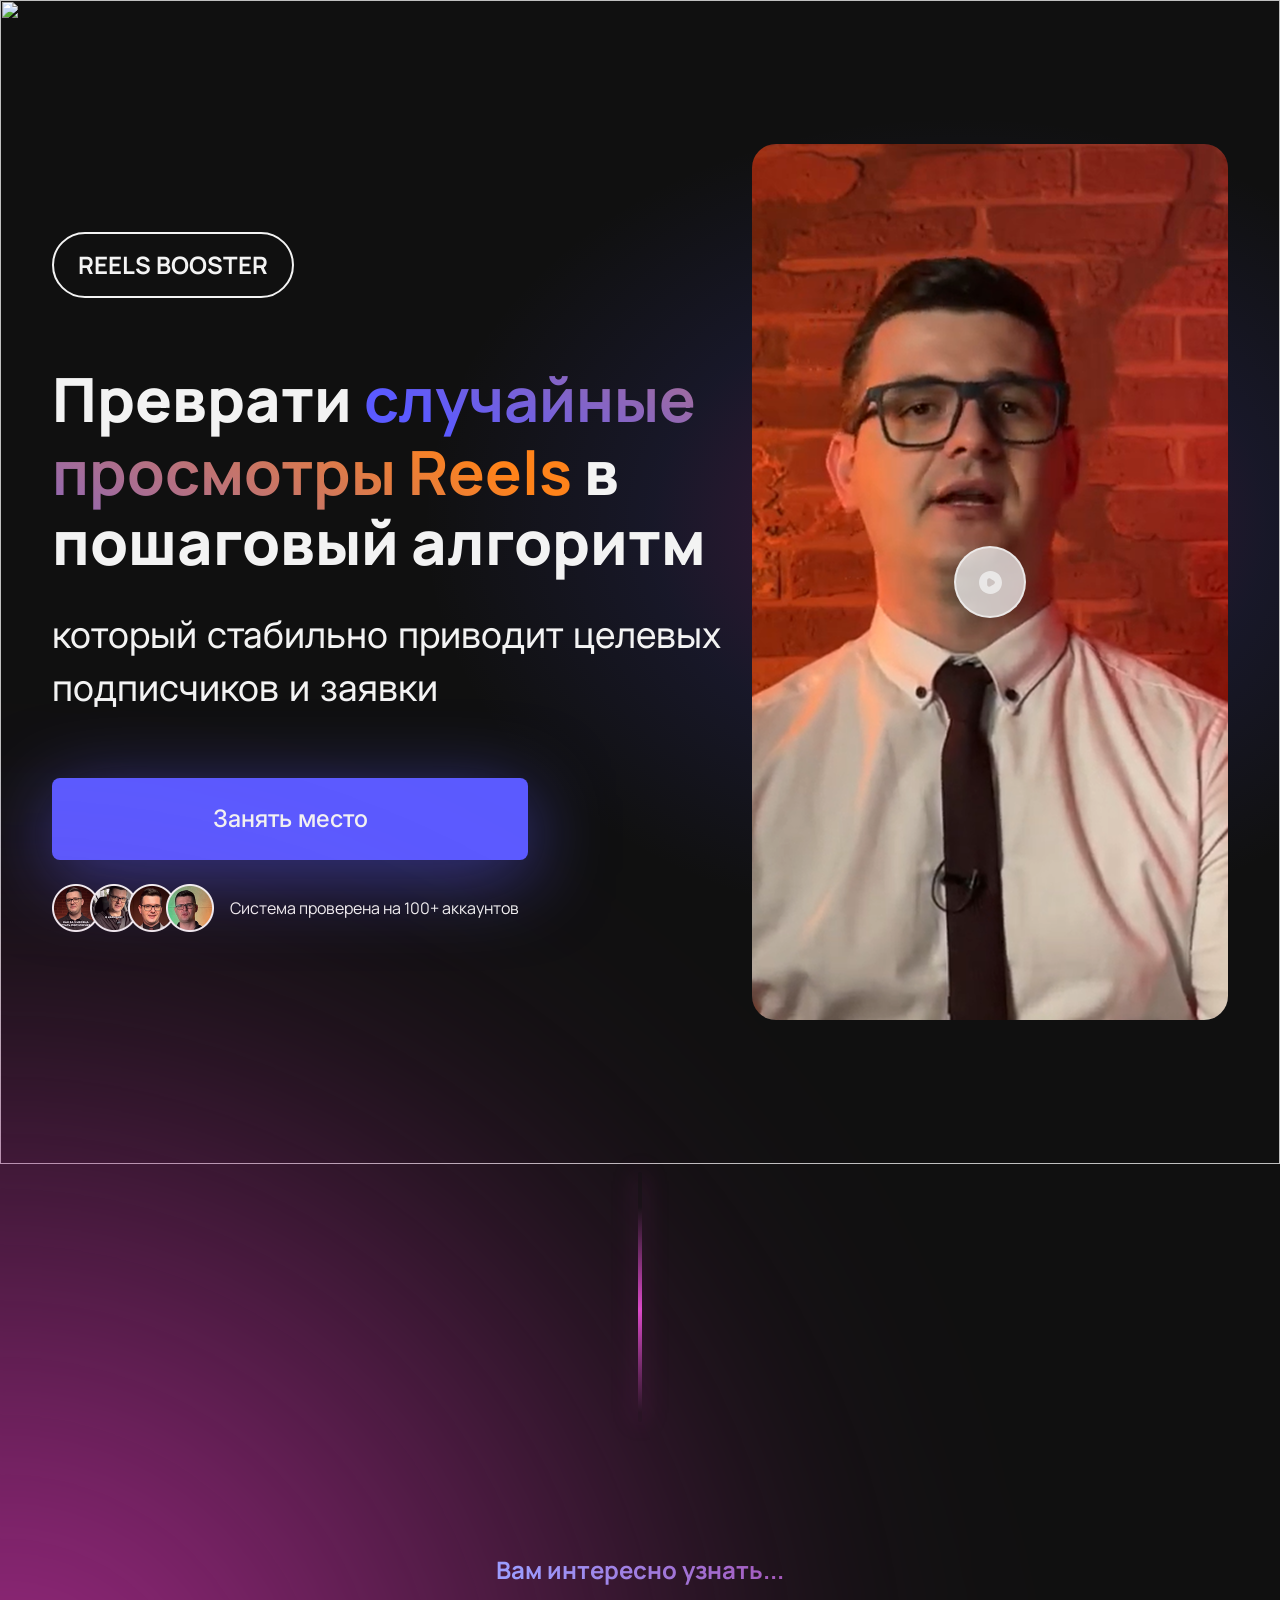
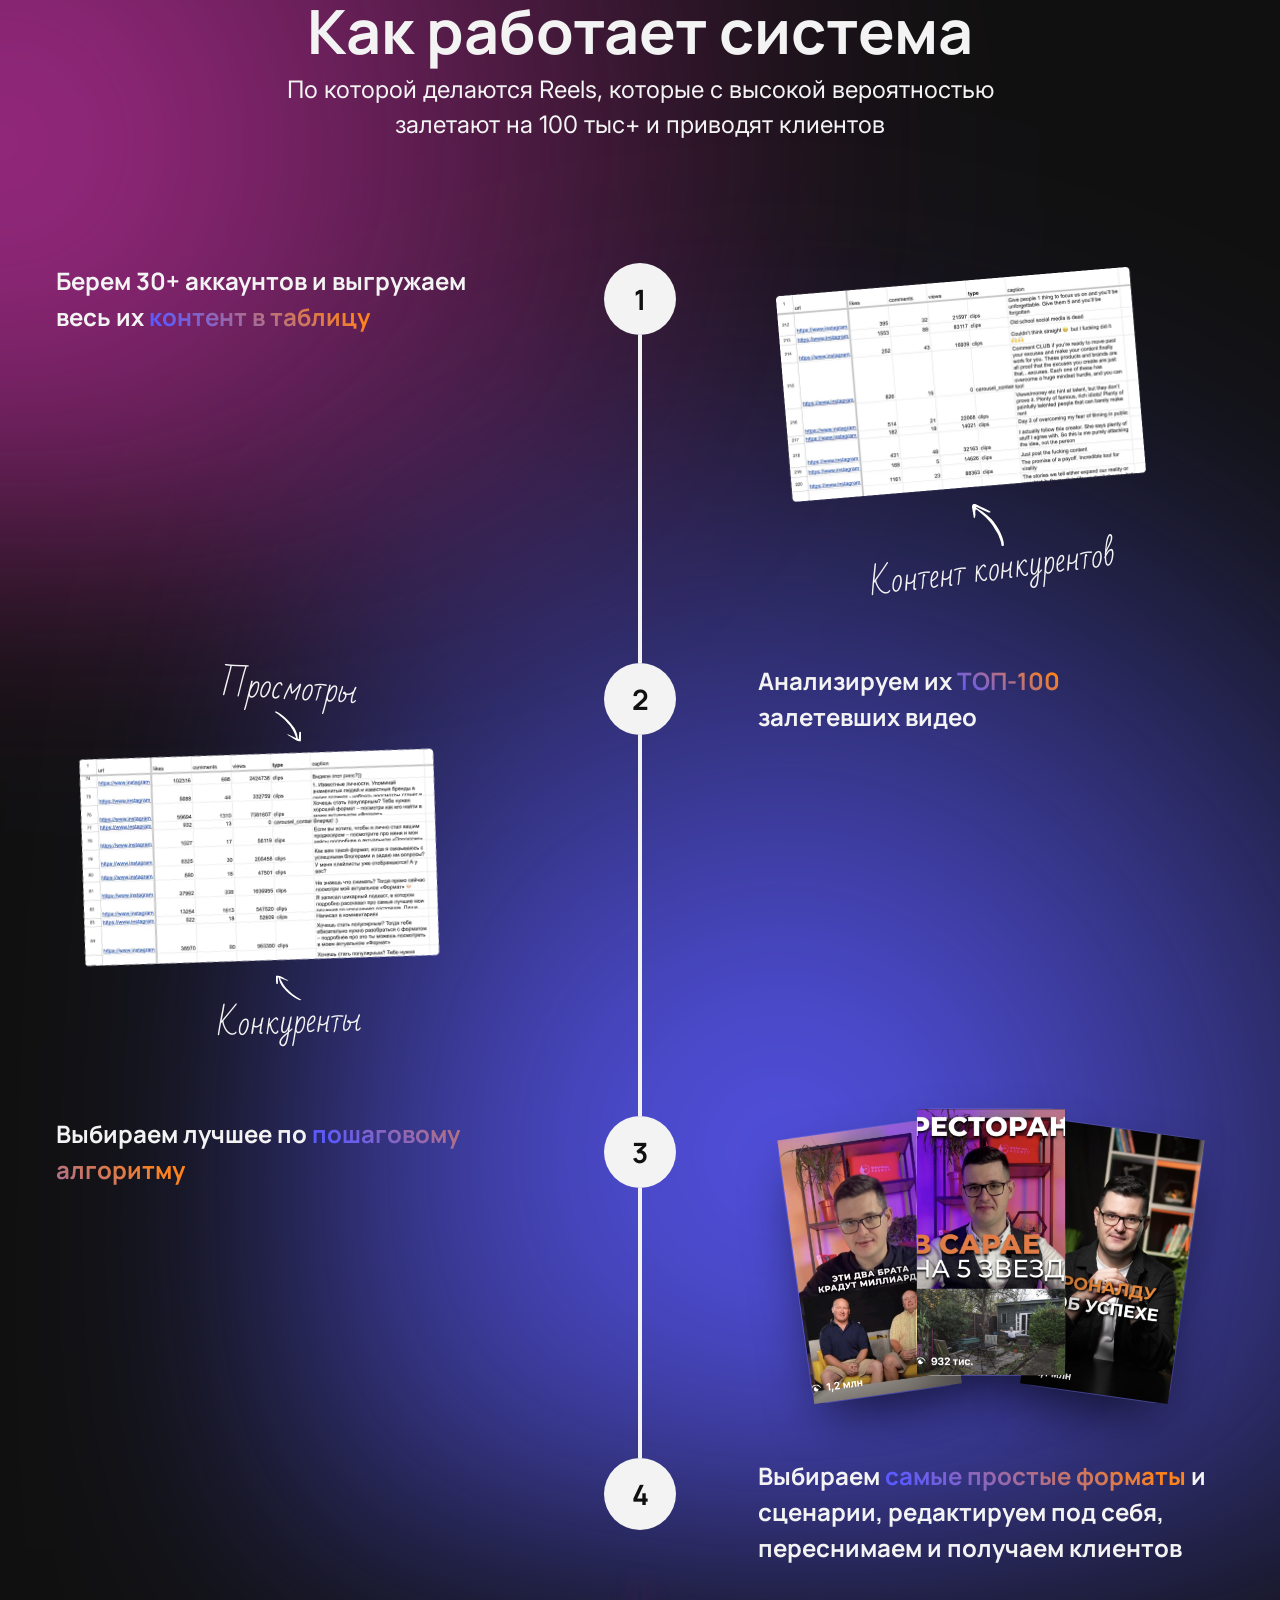
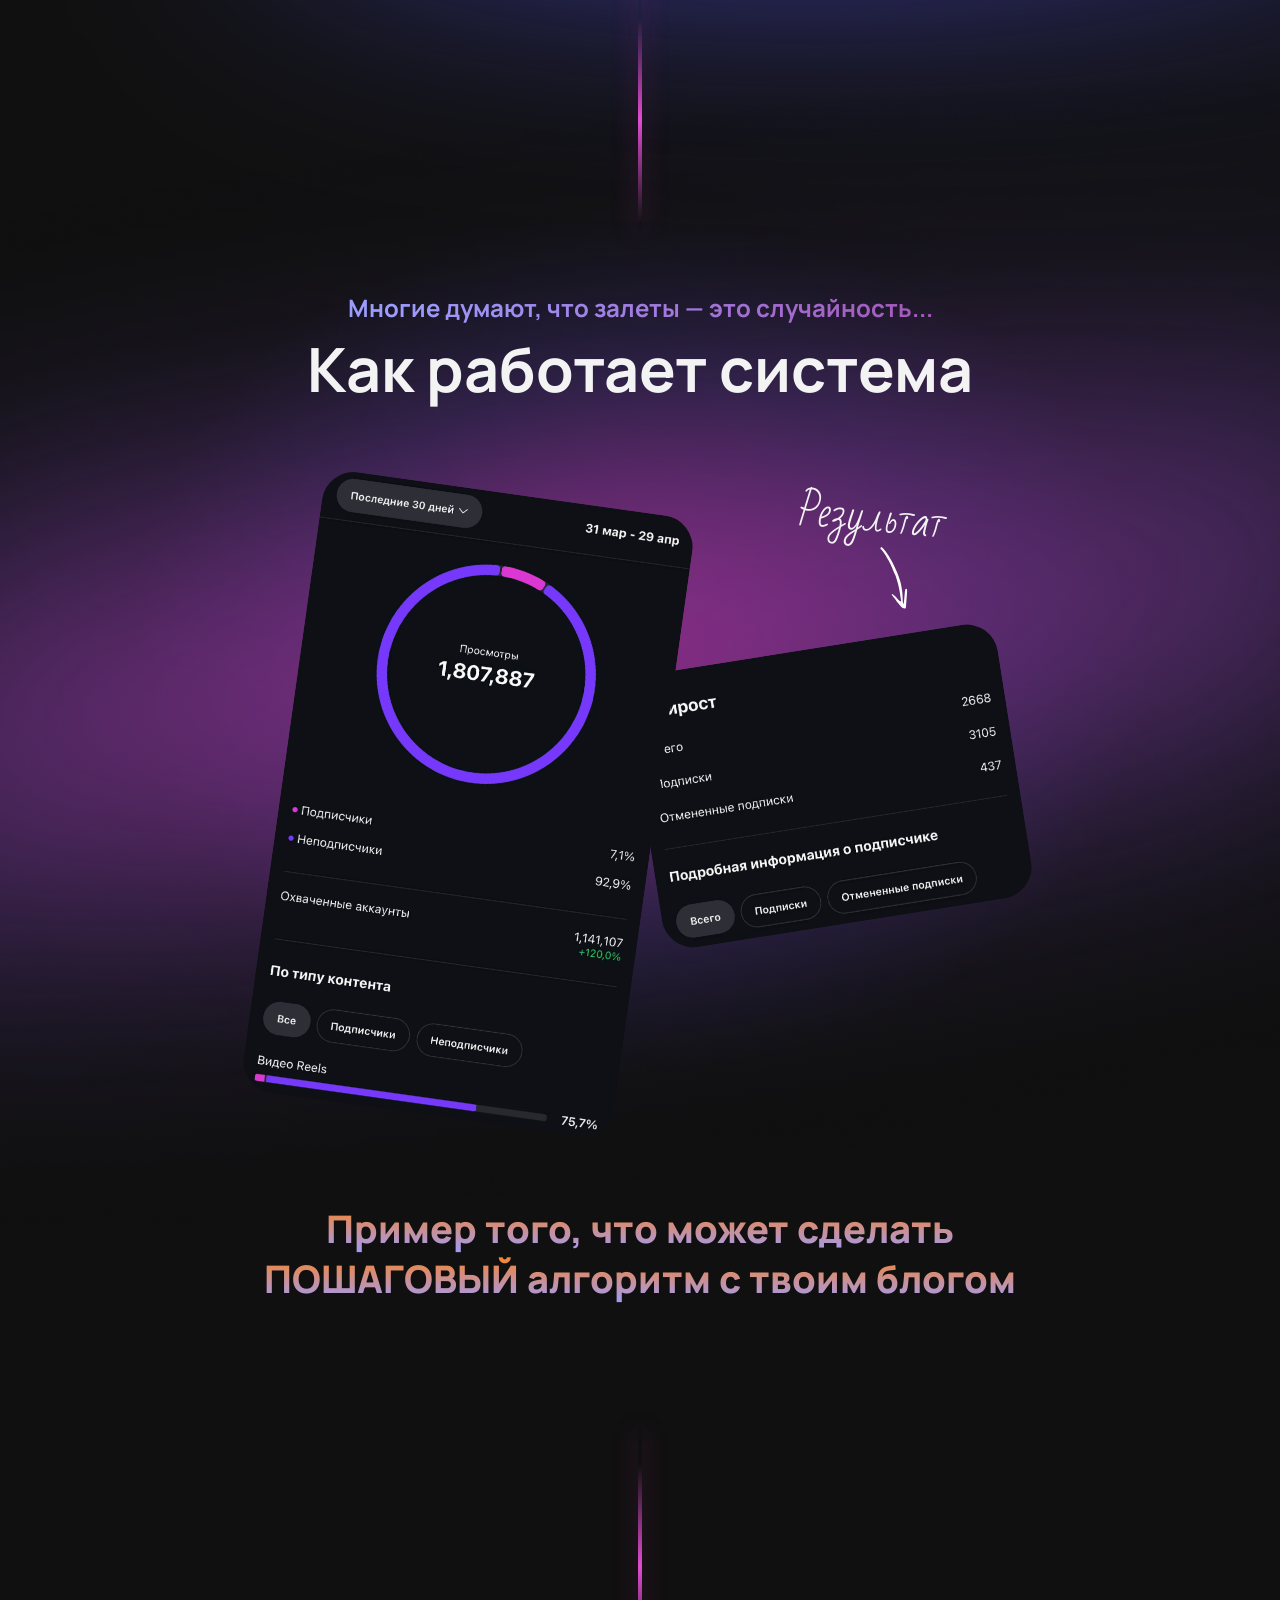
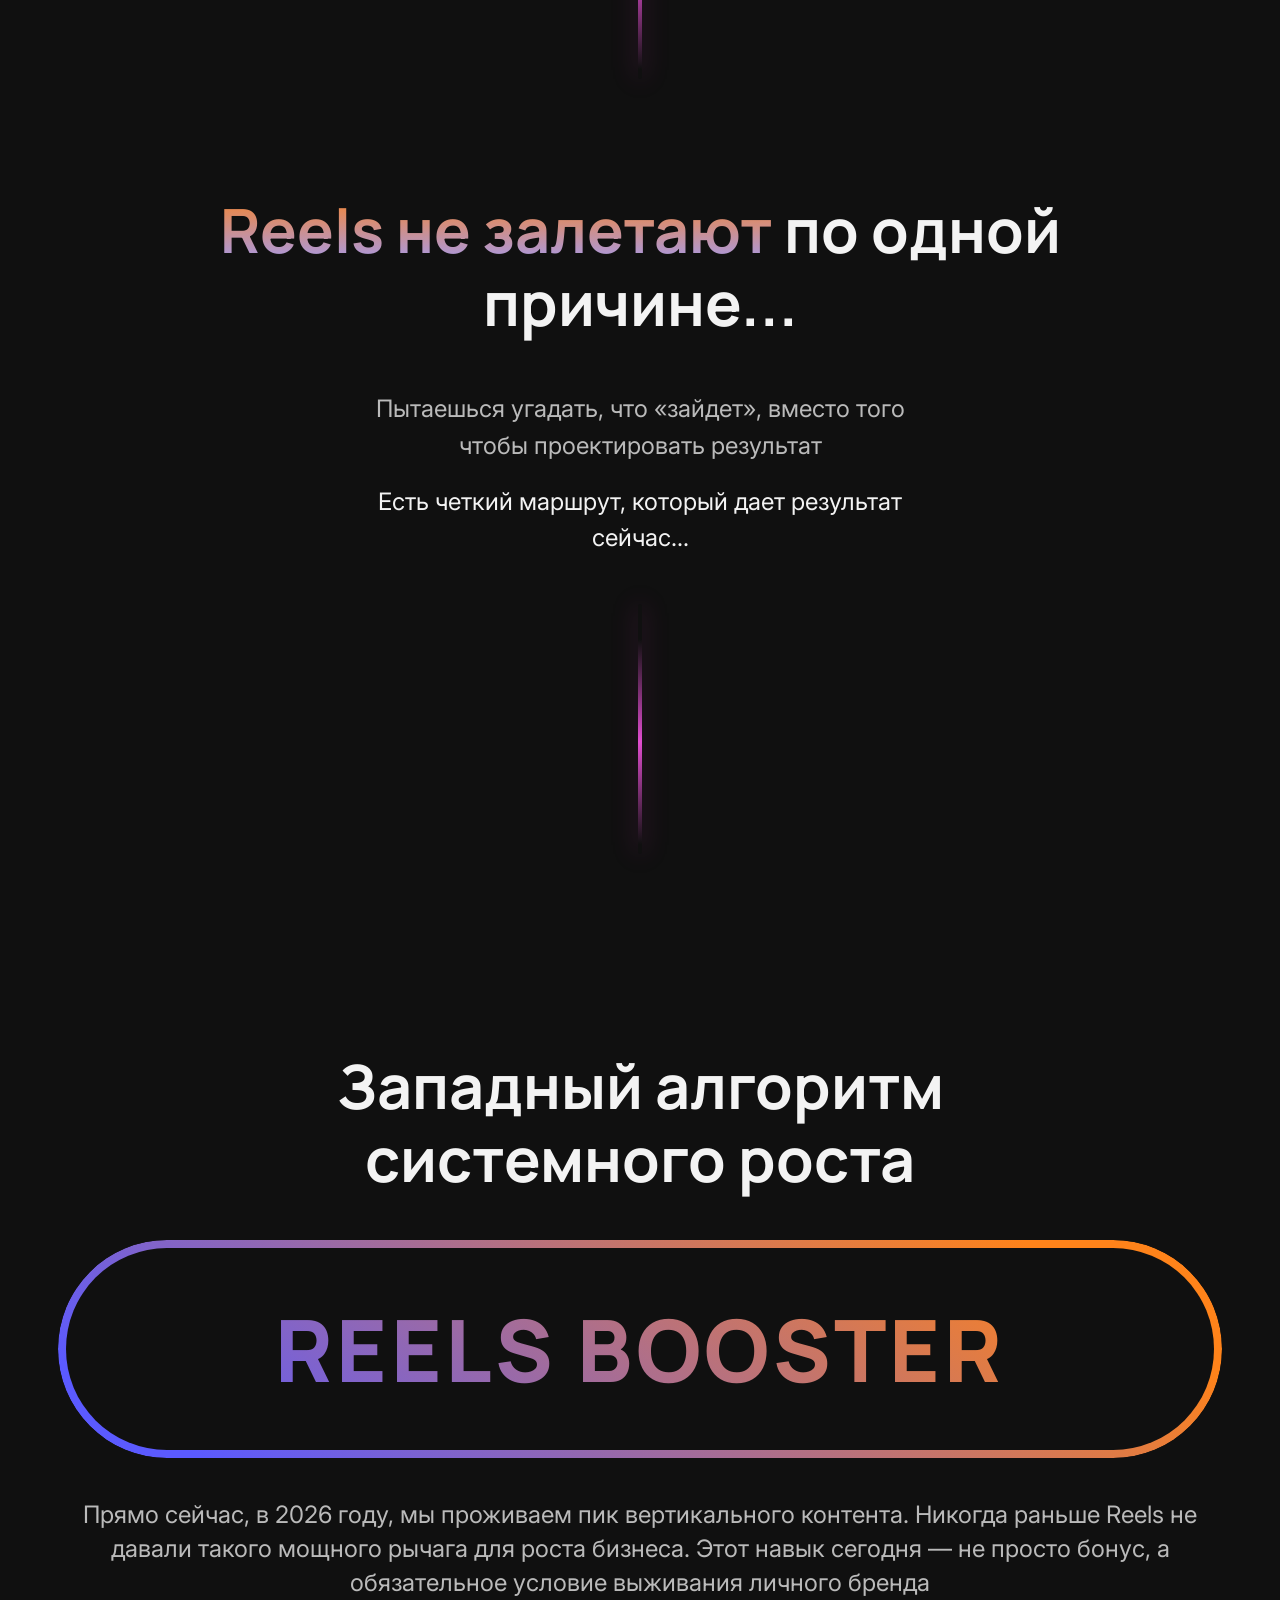
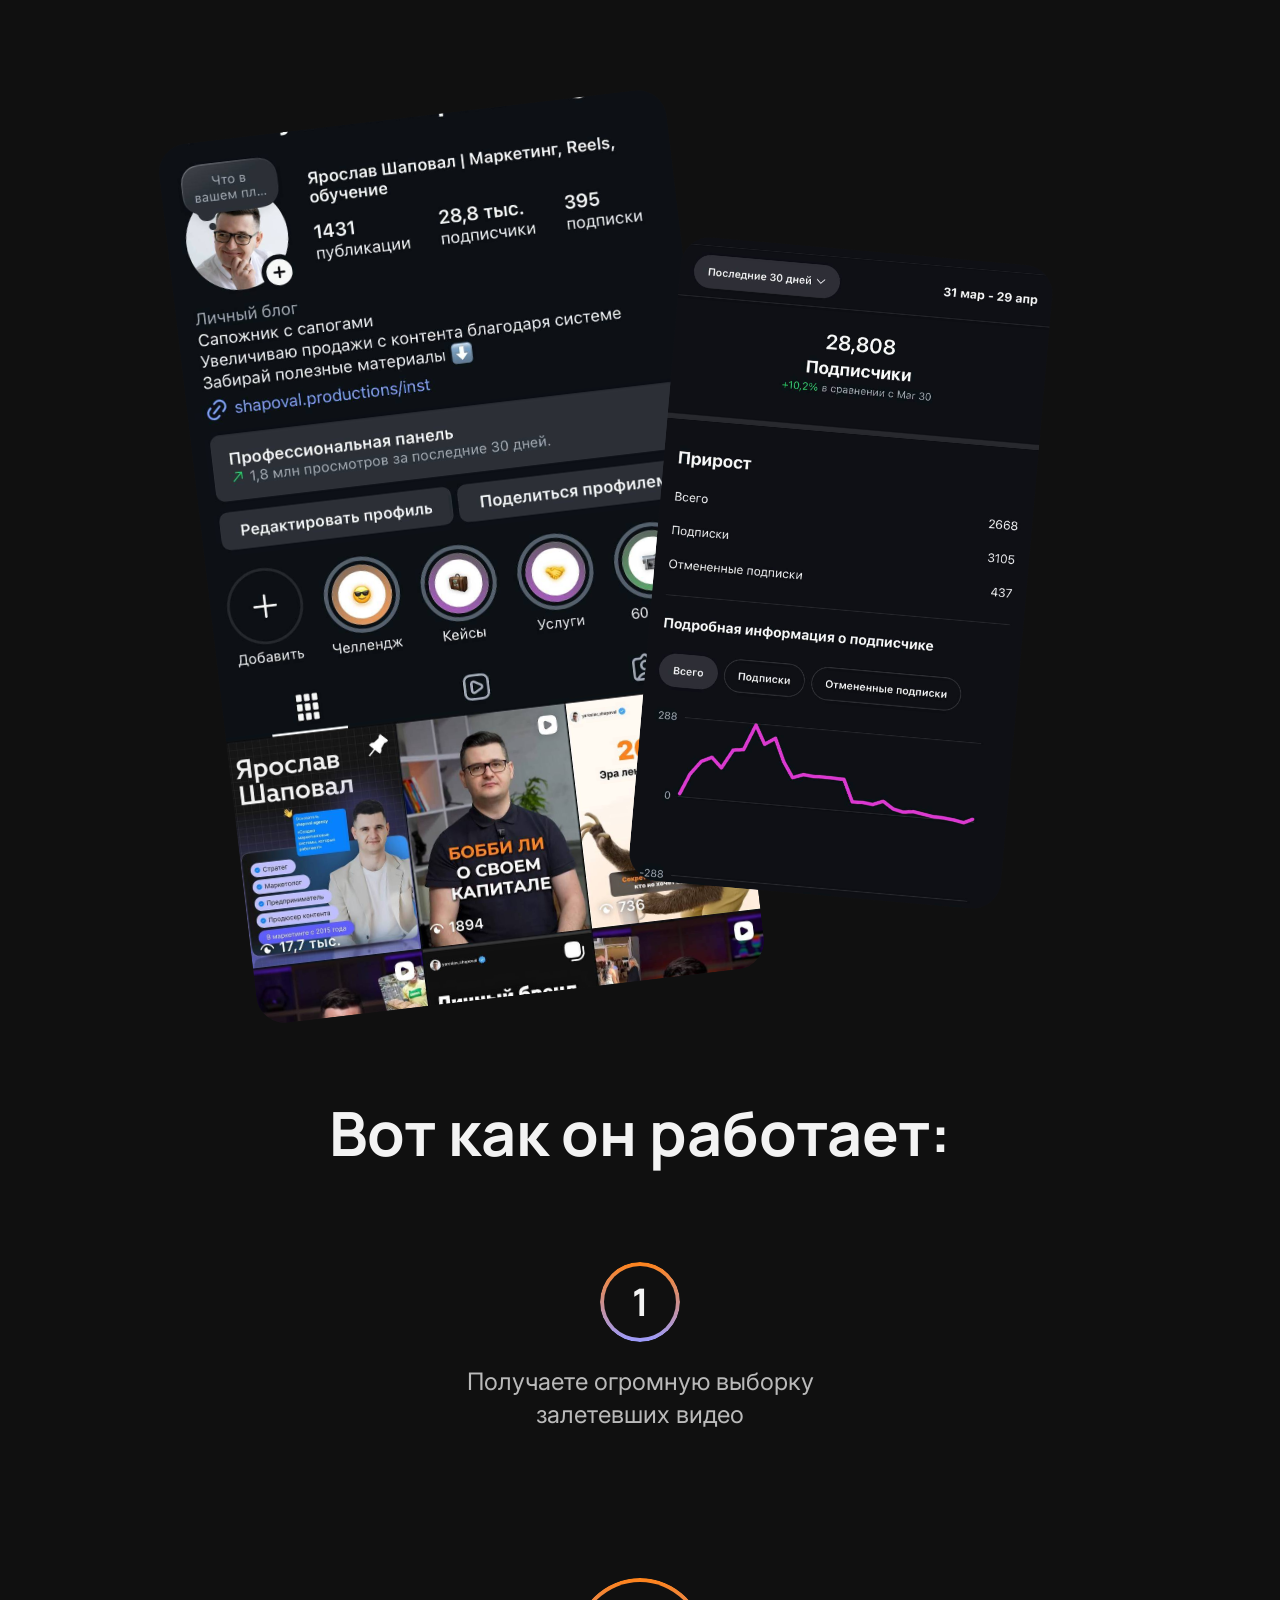
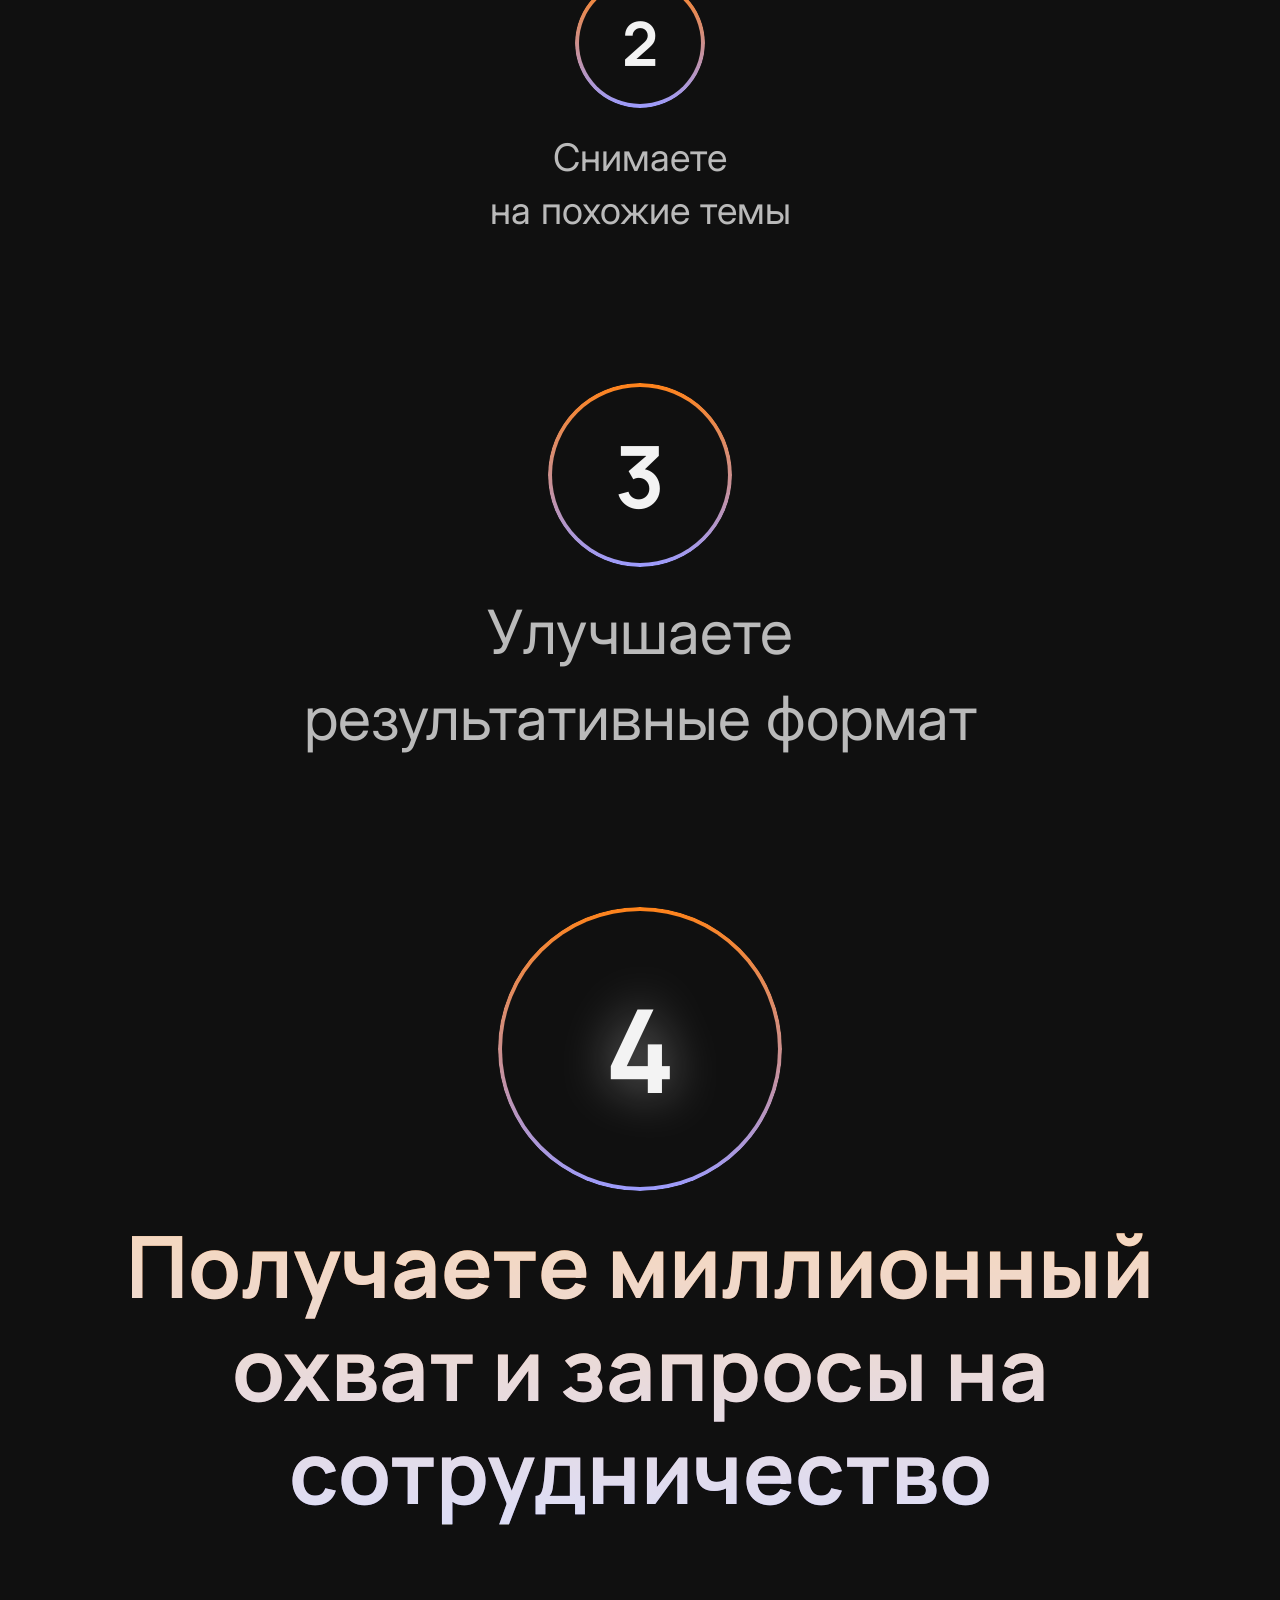
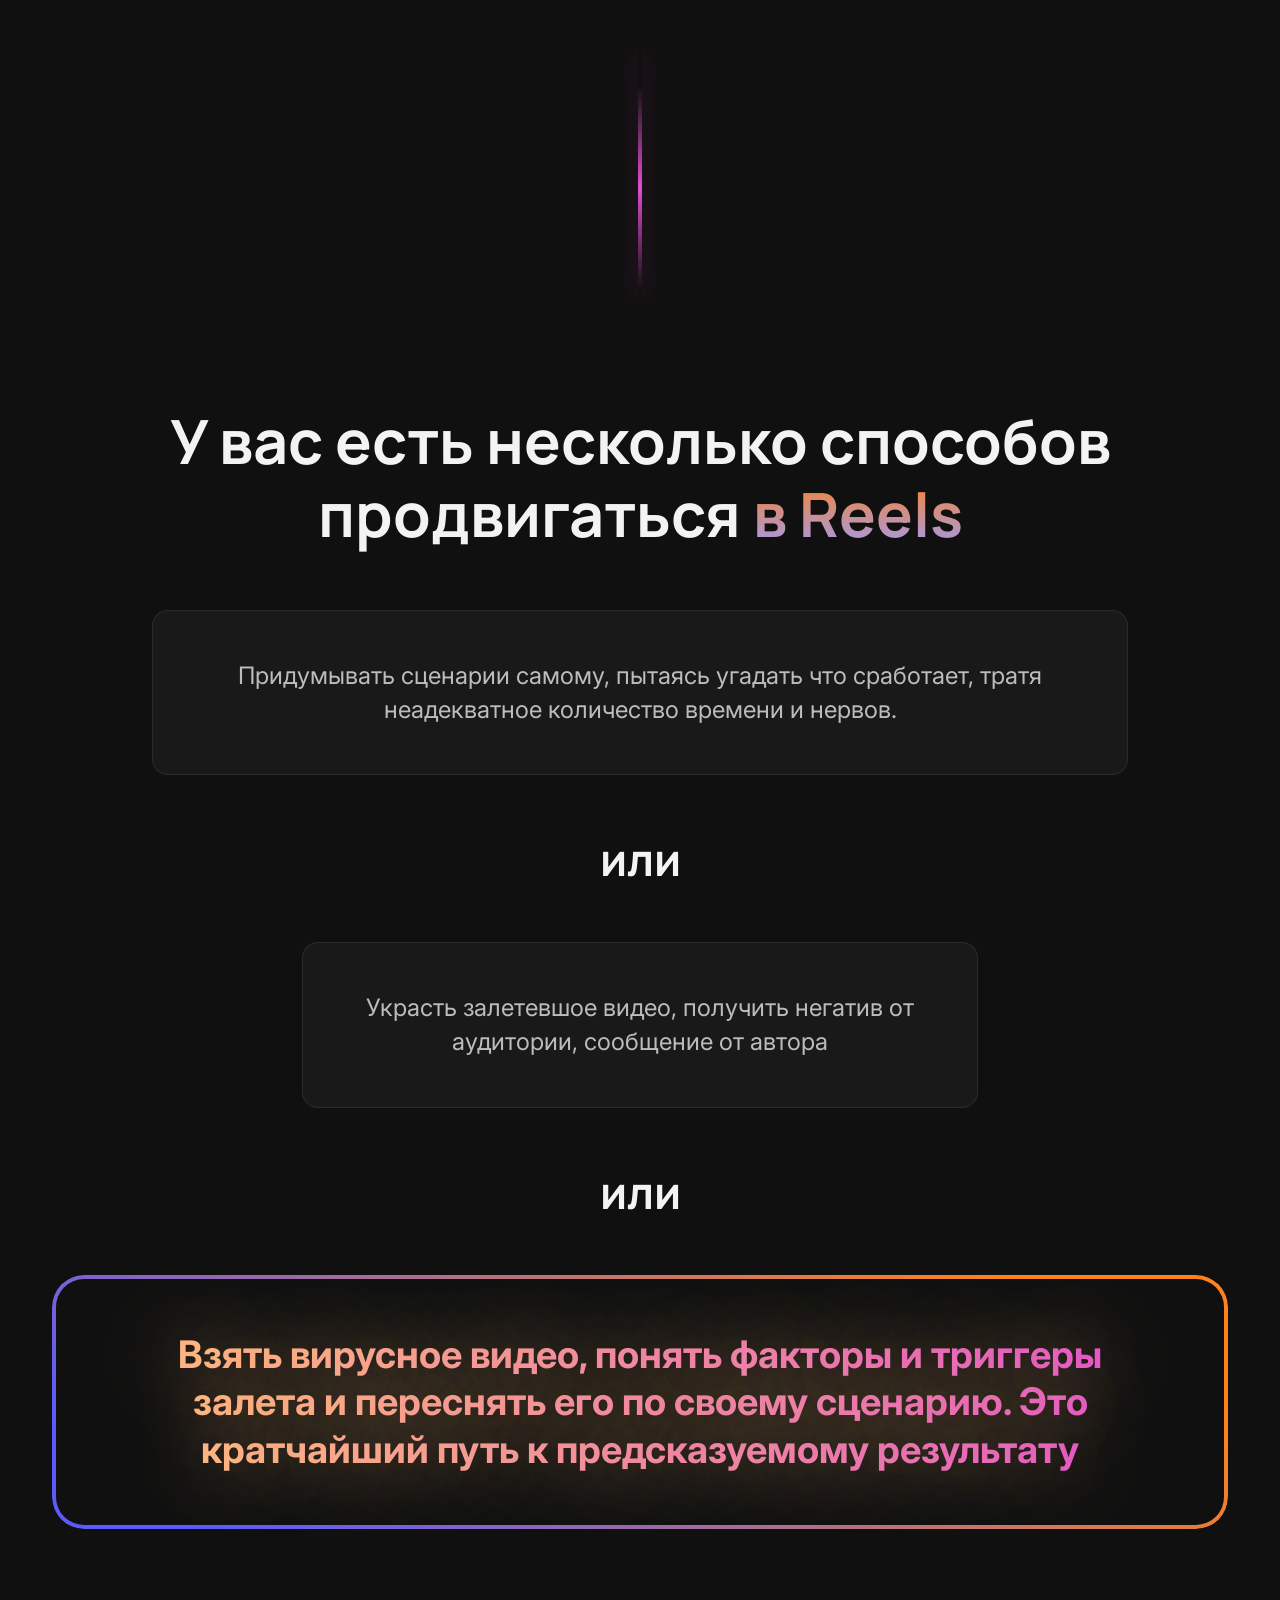
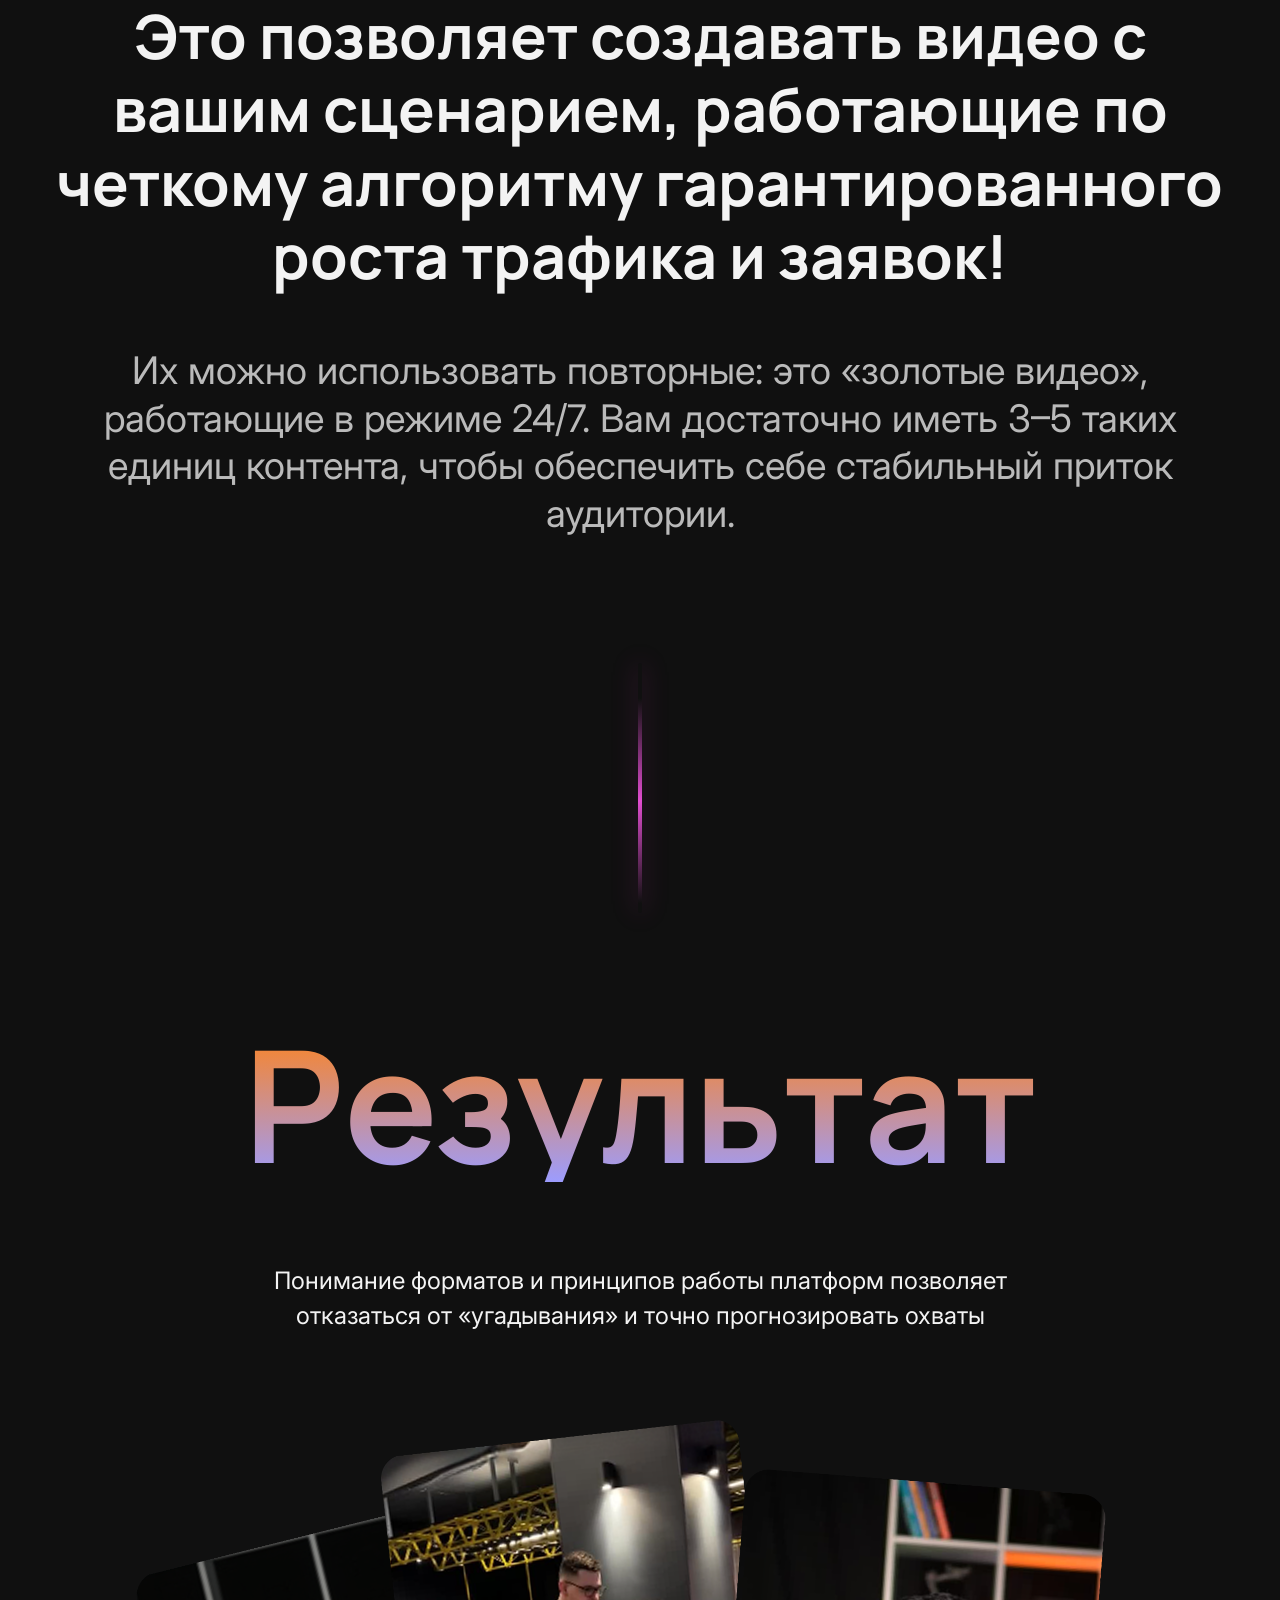
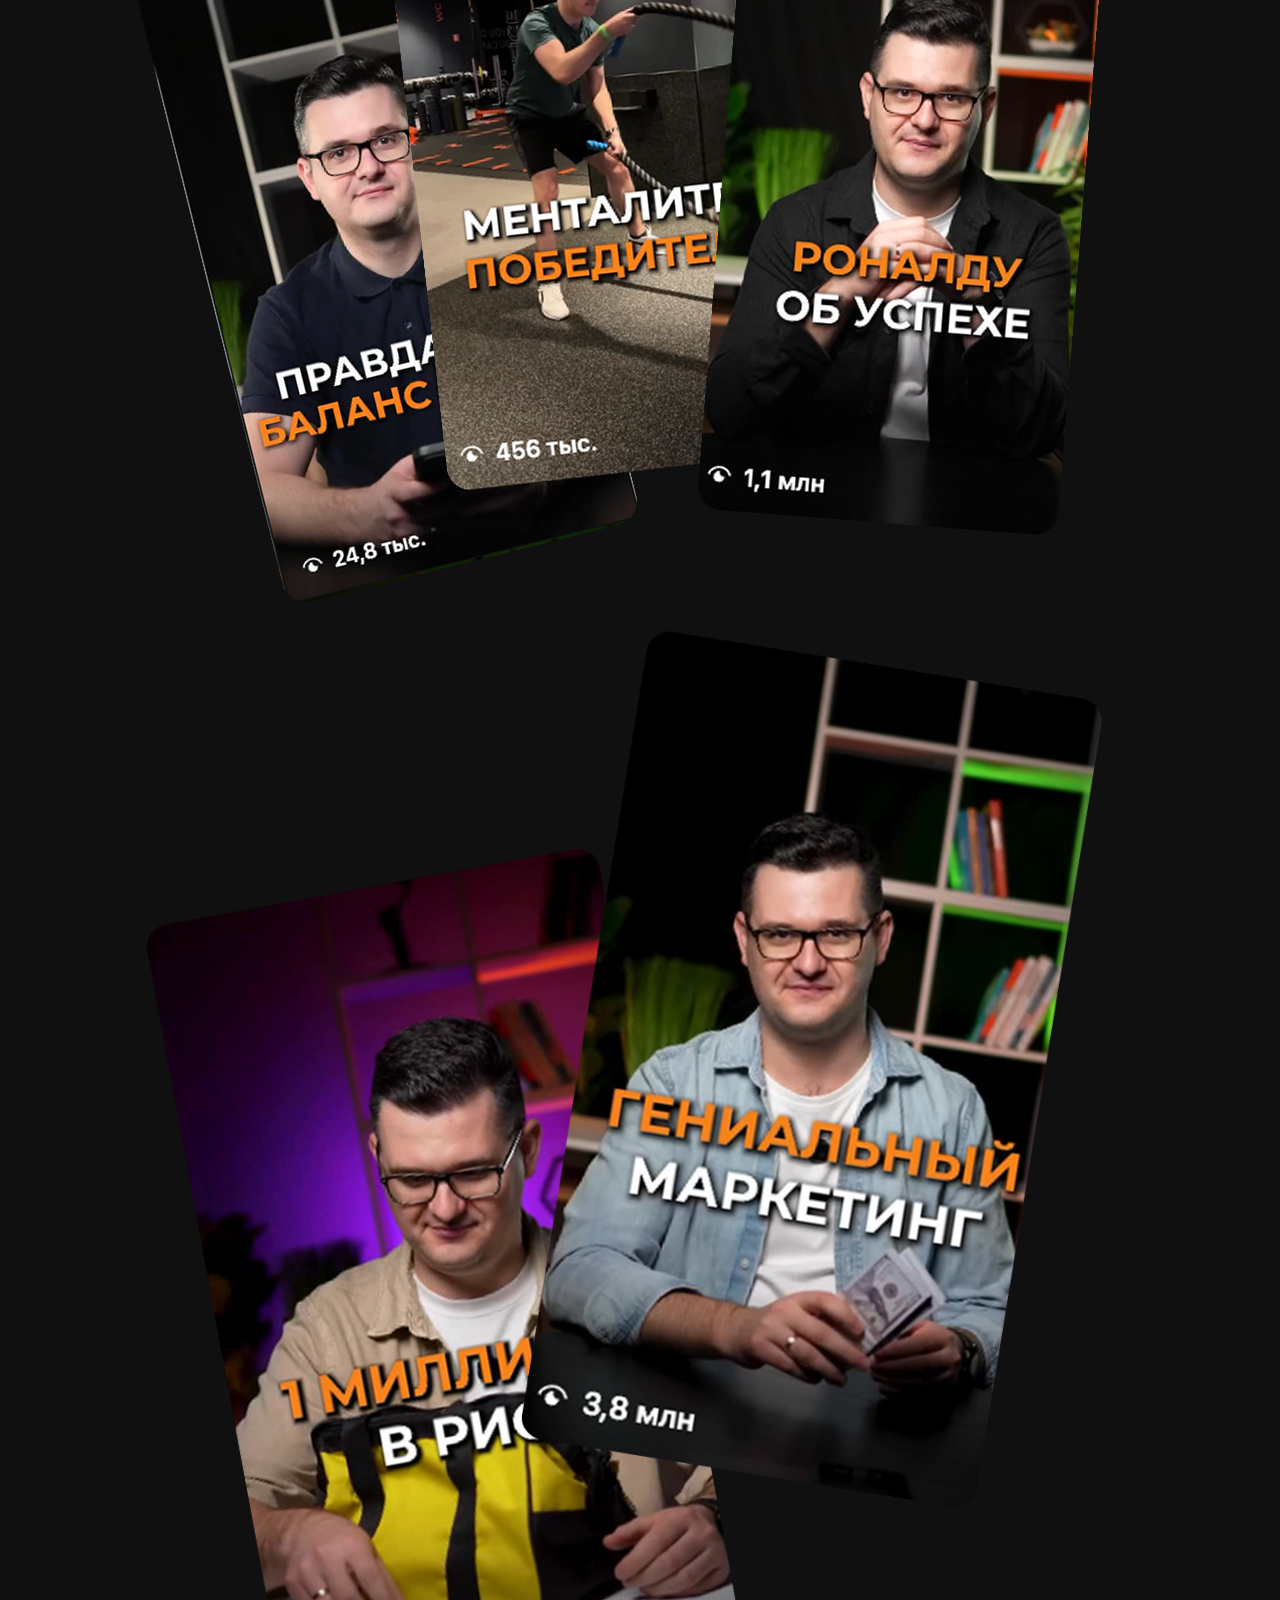
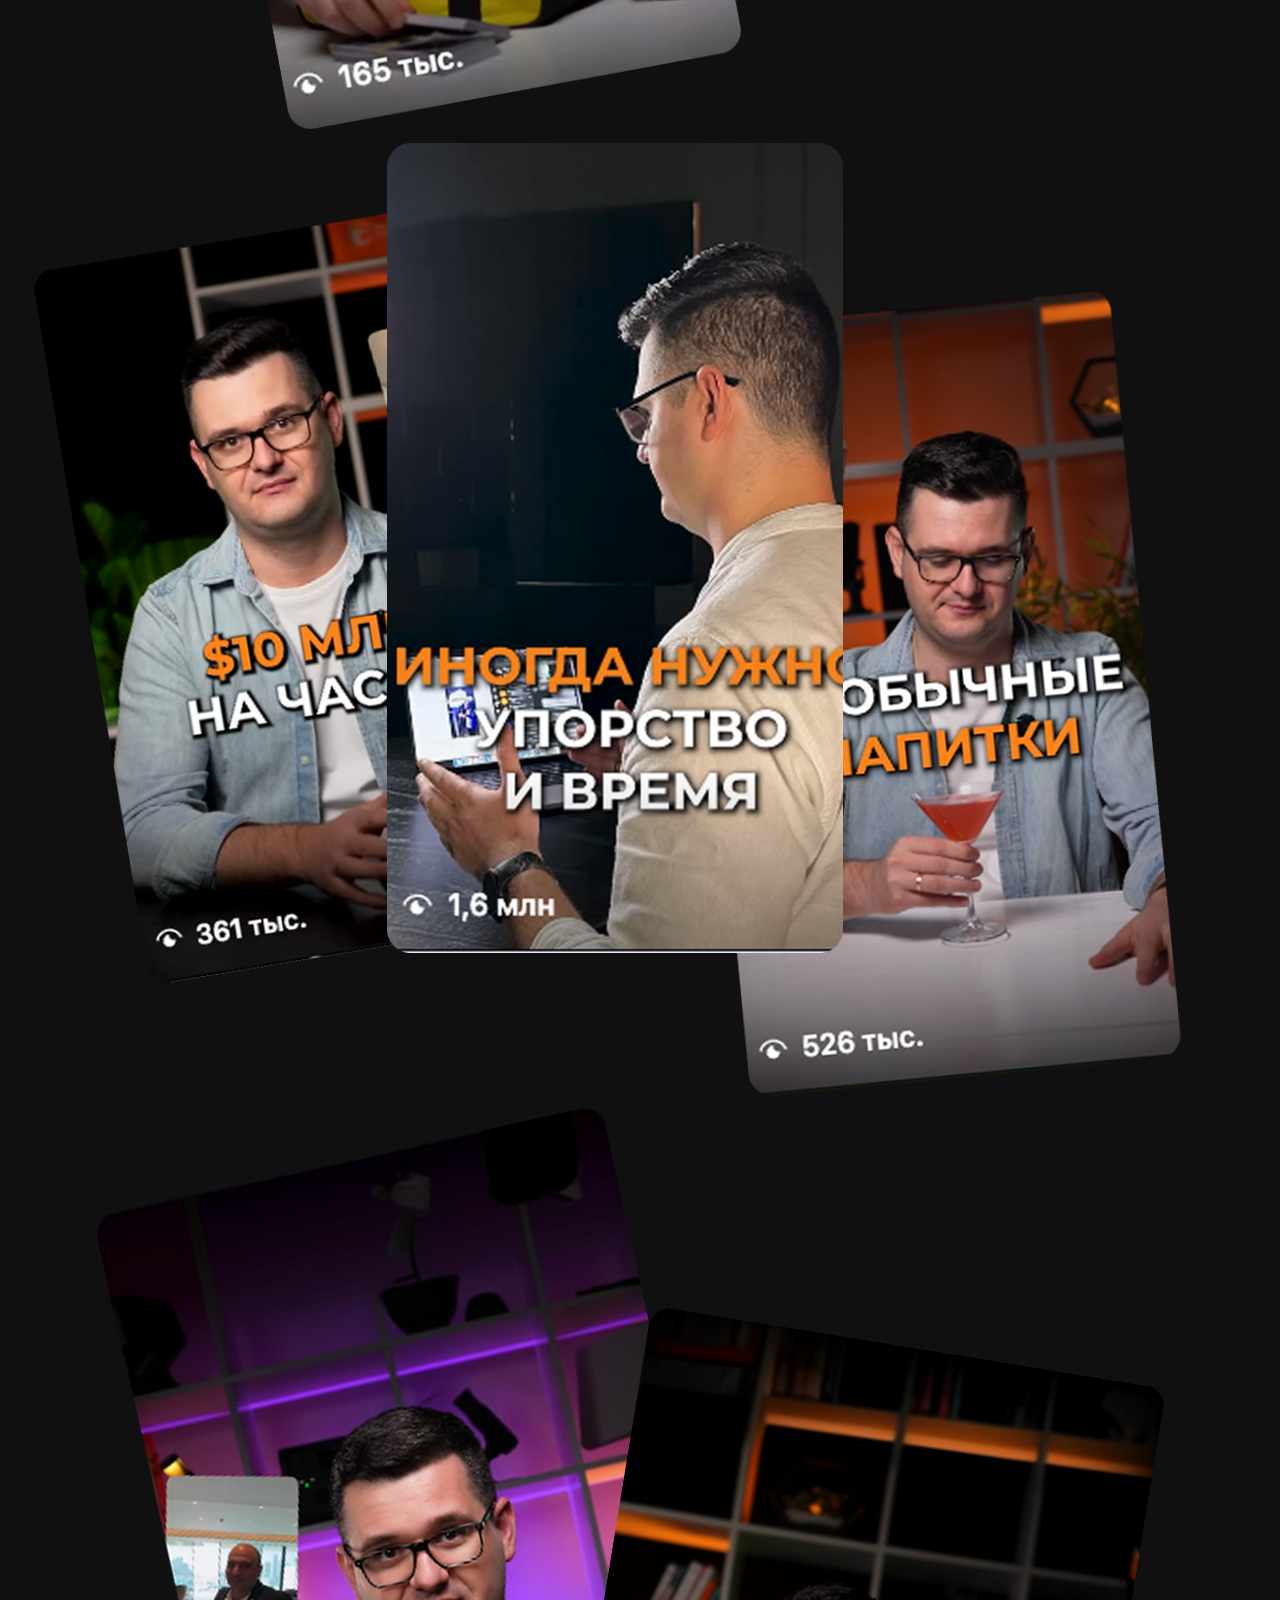
==== index.html @ 8e9f858b "first commit" ====
<!doctype html>
<html lang="ru">

<head>
  <meta charset="utf-8" />
  <meta name="viewport" content="width=device-width, initial-scale=1, viewport-fit=cover" />
  <title>Reels Booster — пошаговый алгоритм роста через Reels</title>
  <meta name="description"
    content="Преврати случайные просмотры Reels в пошаговый алгоритм набора целевого трафика и стабильного получения заявок через видео." />

  <meta property="og:title" content="Reels Booster" />
  <meta property="og:description" content="Пошаговый алгоритм роста через Reels" />
  <meta property="og:type" content="website" />

  <!--
    Шрифты:
    - Azo Sans (display) — лицензионный (Adobe Fonts). Если есть лицензия — подключите через @font-face и поставьте первым в --ff-display.
    - Oswald — для тарифов и цен (Google Fonts).
    - Inter — body (Google Fonts).
    - Bad Script — рукописные подписи у скриншотов (Google Fonts).
    - Manrope — fallback для Azo Sans.
  -->
  <link rel="preconnect" href="https://fonts.googleapis.com">
  <link rel="preconnect" href="https://fonts.gstatic.com" crossorigin>
  <link
    href="https://fonts.googleapis.com/css2?family=Bad+Script&family=Inter:wght@400;500;700&family=Manrope:wght@400;500;700;800&family=Oswald:wght@500;700&display=swap"
    rel="stylesheet">

  <link rel="stylesheet" href="./styles.css" />
</head>

<body>

  <!-- ============================================================
     ВАЖНО ДЛЯ РАЗРАБОТЧИКА:
     Все изображения здесь подгружаются прямо с Figma CDN
     (короткоживущие URL — действительны ≈7 дней).
     На прод нужно скачать оригиналы и положить в ./assets/
     (см. README.md, секция «Контент-плейсхолдеры»).
     Каждый <img> помечен data-asset="..." — это ID для замены.
     ============================================================ -->

  <!-- =============== 1. HERO =============== -->
  <section class="section section--hero" id="hero">
    <span class="bg-shape bg-shape--right" aria-hidden="true">
      <img src="assets/image/hero-bg.png" width="1920" height="1080" alt="">
    </span>
    <div class="container hero__inner">
      <div class="hero__content">
        <span class="badge">REELS BOOSTER</span>

        <h1 class="hero__title">
          Преврати <span class="text-gradient">случайные просмотры Reels</span> в пошаговый алгоритм
        </h1>

        <p class="hero__subtitle">
          который стабильно приводит целевых подписчиков и заявки
        </p>

        <div class="video-preview__mobile" data-video="hero">
          <img class="video-preview__cover" src="assets/image/hero.png" width="476" height="876"
            alt="Превью видео-приветствия" data-asset="hero-video-cover" loading="eager" />
          <button type="button" class="video-preview__play" aria-label="Воспроизвести видео">
            <svg xmlns="http://www.w3.org/2000/svg" width="23" height="23" viewBox="0 0 23 23" fill="none">
              <path
                d="M11.5 0C5.152 0 0 5.152 0 11.5C0 17.848 5.152 23 11.5 23C17.848 23 23 17.848 23 11.5C23 5.152 17.848 0 11.5 0ZM14.559 13.4895L13.087 14.3405L11.615 15.1915C9.7175 16.284 8.165 15.387 8.165 13.202V11.5V9.798C8.165 7.6015 9.7175 6.716 11.615 7.8085L13.087 8.6595L14.559 9.5105C16.4565 10.603 16.4565 12.397 14.559 13.4895Z"
                fill="#F3F3F3" fill-opacity="0.75" />
            </svg>
          </button>
        </div>

        <div class="hero__cta">
          <a href="#tariffs" class="btn btn--primary" data-product="hero-cta">Занять место</a>

          <div class="social-proof">
            <div class="avatars">
              <span class="avatar" data-asset="hero-avatar-1">
                <img src="assets/image/hero-avatar-1.png" width="48" height="48" alt="">
              </span>
              <span class="avatar" data-asset="hero-avatar-2">
                <img src="assets/image/hero-avatar-2.png" width="48" height="48" alt="">
              </span>
              <span class="avatar" data-asset="hero-avatar-3">
                <img src="assets/image/hero-avatar-3.png" width="48" height="48" alt="">
              </span>
              <span class="avatar" data-asset="hero-avatar-4">
                <img src="assets/image/hero-avatar-4.png" width="48" height="48" alt="">
              </span>
            </div>
            <p class="social-proof__text">Система проверена на 100+ аккаунтов</p>
          </div>
        </div>
      </div>

      <div class="hero__media">
        <div class="video-preview" data-video="hero">
          <img class="video-preview__cover" src="assets/image/hero.png" width="476" height="876"
            alt="Превью видео-приветствия" data-asset="hero-video-cover" loading="eager" />
          <button type="button" class="video-preview__play" aria-label="Воспроизвести видео">
            <svg xmlns="http://www.w3.org/2000/svg" width="23" height="23" viewBox="0 0 23 23" fill="none">
              <path
                d="M11.5 0C5.152 0 0 5.152 0 11.5C0 17.848 5.152 23 11.5 23C17.848 23 23 17.848 23 11.5C23 5.152 17.848 0 11.5 0ZM14.559 13.4895L13.087 14.3405L11.615 15.1915C9.7175 16.284 8.165 15.387 8.165 13.202V11.5V9.798C8.165 7.6015 9.7175 6.716 11.615 7.8085L13.087 8.6595L14.559 9.5105C16.4565 10.603 16.4565 12.397 14.559 13.4895Z"
                fill="#F3F3F3" fill-opacity="0.75" />
            </svg>
          </button>
        </div>
      </div>
    </div>
  </section>


  <!-- =============== 2. КАК РАБОТАЕТ СИСТЕМА — 4 шага =============== -->
  <section class="section section--steps">
    <span class="section__divider" aria-hidden="true"></span>
    <span class="bg-shape bg-shape--left" aria-hidden="true">
      <img src="assets/image/steps-bg.png" width="1920" height="1080" alt="">
    </span>

    <div class="container">
      <div class="section__header">
        <p class="section__eyebrow">Вам интересно узнать...</p>
        <h2 class="section__title section__title--big">Как работает система</h2>
        <p class="section__subtitle">
          По которой делаются Reels, которые с высокой вероятностью залетают на 100 тыс+ и приводят клиентов
        </p>
      </div>

      <ol class="steps">
        <!-- Step 1 -->
        <li class="steps__item">
          <div class="steps__marker">
            <span class="steps__circle">1</span>
            <span class="steps__divider-v" aria-hidden="true"></span>
          </div>
          <p class="steps__text">
            Берем 30+ аккаунтов и выгружаем весь их <span class="text-gradient">контент в таблицу</span>
          </p>
          <div class="steps__media">
            <img class="steps__img" src="assets/image/steps__img1.png" width="357" height="230"
              alt="Скриншот таблицы с контентом конкурентов" data-asset="step-1-table" loading="lazy" />
            <span class="steps__handwriting steps__handwriting--bottom-right">
              <img src="assets/image/steps__handwriting1.svg" alt="Контент конкурентов">
              Контент конкурентов</span>
          </div>
        </li>

        <!-- Step 2 (reverse) -->
        <li class="steps__item steps__item--reverse">
          <div class="steps__marker">
            <span class="steps__circle">2</span>
            <span class="steps__divider-v" aria-hidden="true"></span>
          </div>
          <p class="steps__text">
            Анализируем их <span class="text-gradient">ТОП-100</span><br />залетевших видео
          </p>
          <div class="steps__media">
            <span class="steps__handwriting steps__handwriting--top-right">Просмотры
              <img src="assets/image/steps__handwriting2.svg" alt="Контент конкурентов">
            </span>
            <img class="steps__img" src="assets/image/steps__img2.png" width="357" height="230"
              alt="Скриншот таблицы с просмотрами конкурентов" data-asset="step-2-views" loading="lazy" />
            <span class="steps__handwriting steps__handwriting--bottom-left">
              <img src="assets/image/steps__handwriting3.svg" alt="Контент конкурентов">
              Конкуренты</span>
          </div>
        </li>

        <!-- Step 3 -->
        <li class="steps__item">
          <div class="steps__marker">
            <span class="steps__circle">3</span>
            <span class="steps__divider-v" aria-hidden="true"></span>
          </div>
          <p class="steps__text">
            Выбираем лучшее по <span class="text-gradient">пошаговому алгоритму</span>
          </p>
          <div class="steps__media steps__media--reels-stack">
            <div class="reels-stack" aria-label="Примеры залетевших Reels">
              <div class="reels-stack__card" data-asset="step-3-reels-1">
                <img src="assets/image/reels-stack__card1.png" width="102" height="175" loading="lazy" alt="">
              </div>
              <div class="reels-stack__card" data-asset="step-3-reels-2">
                <img src="assets/image/reels-stack__card2.png" width="102" height="175" loading="lazy" alt="">
              </div>
              <div class="reels-stack__card" data-asset="step-3-reels-3">
                <img src="assets/image/reels-stack__card3.png" width="102" height="175" loading="lazy" alt="">
              </div>
            </div>
          </div>
        </li>

        <!-- Step 4 -->
        <li class="steps__item steps__item--narrow">
          <div class="steps__marker">
            <span class="steps__circle">4</span>
          </div>
          <p class="steps__text">
            Выбираем <span class="text-gradient">самые простые форматы</span> и сценарии,
            редактируем под себя, переснимаем и получаем клиентов
          </p>
        </li>
      </ol>
    </div>
  </section>


  <!-- =============== 3. ПРИМЕР ПОШАГОВОГО АЛГОРИТМА =============== -->
  <section class="section section--example">
    <span class="section__divider" aria-hidden="true"></span>
    <span class="section__divider-img">
      <img src="assets/image/section__divider.png" width="1920" height="714" alt="">
    </span>
    <div class="container">
      <header class="section__header">
        <p class="section__eyebrow">Многие думают, что залеты — это случайность...</p>
        <h2 class="section__title section__title--big">Как работает система</h2>
      </header>

      <div class="stats-collage">
        <div class="stats-card stats-card--main" data-asset="stats-main" role="img"
          aria-label="Скриншот статистики профиля">
          <img src="assets/image/stats-main.jpg" width="375" height="626" alt="">
        </div>
        <div class="stats-card stats-card--side" data-asset="stats-side" role="img"
          aria-label="Скриншот прироста подписчиков">
          <p class="stats-card-text">
            Результат
            <img src="assets/image/stats-card-text.svg" width="33" height="64px" alt="">
          </p>
          <img src="assets/image/stats-main2.jpg" width="375" height="276" alt="">
        </div>
      </div>

      <p class="section__footer-text">
        <span class="text-gradient">Пример того, что может сделать<br />
          ПОШАГОВЫЙ алгоритм с твоим блогом</span>
      </p>
    </div>
  </section>


  <!-- =============== 4. REELS НЕ ЗАЛЕТАЮТ ПО ОДНОЙ ПРИЧИНЕ =============== -->
  <section class="section section--why">
    <span class="section__divider" aria-hidden="true"></span>
    <span class="bg-shape bg-shape--right" aria-hidden="true">
      <img src="assets/image/section--why1.png" width="1920" height="1000" loading="lazy" alt="">
    </span>

    <div class="container container--mid">
      <h2 class="section__title section__title--big">
        <span class="text-gradient-pink">Reels не залетают </span> по одной причине...
      </h2>
      <div class="section--why-bxo">
        <p class="section__paragraph">
          Пытаешься угадать, что «зайдет», вместо того чтобы проектировать результат
        </p>
        <p>
          Есть четкий маршрут, который дает результат сейчас...
        </p>
      </div>

      <span class="section__divider section__divider2" aria-hidden="true"></span>

      <h3 class="section__title section__title--big">Западный алгоритм системного роста</h3>

      <div class="brand-pill">REELS BOOSTER</div>

      <p class="section__paragraph section__paragraph2">
        Прямо сейчас, в 2026 году, мы проживаем пик вертикального контента. Никогда раньше Reels не давали такого
        мощного рычага для роста бизнеса. Этот навык сегодня — не просто бонус, а обязательное условие выживания личного
        бренда
      </p>

      <div class="phones-collage">
        <div class="phone-mock" data-asset="phone-1">
          <img src="assets/image/phone-mock1.jpg" width="511" height="885" loading="lazy" alt="">
        </div>
        <div class="phone-mock phone-mock--right" data-asset="phone-2">
          <img src="assets/image/phone-mock2.jpg" width="374" height="646" loading="lazy" alt="">
        </div>
      </div>

      <h3 class="section__title section__title--small">Вот как он работает:</h3>

      <ol class="how-list">
        <li class="how-list__item how-list__item1"><span class="how-list__num">1</span>
          <p>Получаете огромную выборку <br> залетевших видео</p>
        </li>
        <li class="how-list__item how-list__item2"><span class="how-list__num">2</span>
          <p>Снимаете <br> на похожие темы</p>
        </li>
        <li class="how-list__item how-list__item3"><span class="how-list__num">3</span>
          <p>Улучшаете <br> результативные формат</p>
        </li>
        <li class="how-list__item how-list__item--final">
          <span class="how-list__num how-list__num--big">4</span>
          <p class="text-gradient-pink">Получаете миллионный охват и запросы на сотрудничество</p>
        </li>
      </ol>
    </div>
  </section>


  <!-- =============== 5. ТРИ СПОСОБА ПРОДВИГАТЬСЯ =============== -->
  <section class="section section--ways">
    <span class="section__divider" aria-hidden="true"></span>
    <div class="container container--mid">
      <h2 class="section__title section__title--big">
        У вас есть несколько способов продвигаться <span class="text-accent-blue">в Reels</span>
      </h2>

      <div class="ways">
        <article class="way-card">
          <p>Придумывать сценарии самому, пытаясь угадать что сработает, тратя неадекватное количество времени и нервов.
          </p>
        </article>
        <div class="way-or">или</div>
        <article class="way-card">
          <p>Украсть залетевшое видео, получить негатив от аудитории, сообщение от автора</p>
        </article>
        <div class="way-or">или</div>
        <article class="way-card way-card--accent">
          <p>Взять вирусное видео, понять факторы и триггеры залета и переснять его по своему сценарию. Это кратчайший
            путь к предсказуемому результату</p>
        </article>
      </div>

      <h3 class="section__title section__title--small">
        Это позволяет создавать видео с вашим сценарием, работающие по четкому алгоритму гарантированного роста трафика
        и заявок!
      </h3>
      <p class="section__paragraph">
        Их можно использовать повторные: это «золотые видео», работающие в режиме 24/7. Вам достаточно иметь 3–5 таких
        единиц контента, чтобы обеспечить себе стабильный приток аудитории.
      </p>
    </div>
  </section>


  <!-- =============== 6. РЕЗУЛЬТАТ =============== -->
  <section class="section section--result">
    <span class="section__divider" aria-hidden="true"></span>
    <div class="container">
      <header class="section__header">
        <h2 class="section__title section__title--huge text-gradient">Результат</h2>
        <p class="section__subtitle">
          Понимание форматов и принципов работы платформ позволяет отказаться от «угадывания» и точно прогнозировать
          охваты
        </p>
      </header>

      <div class="result-grid">
        <div class="result-pair result-pair--triple result-pair--triple1">
          <div class="reel-card" data-asset="result-3a">
            <img src="assets/image/result1.png" width="358" height="636" loading="lazy" alt="">
          </div>
          <div class="reel-card" data-asset="result-3b">
            <img src="assets/image/result2.png" width="358" height="636" loading="lazy" alt="">
          </div>
          <div class="reel-card" data-asset="result-3c">
            <img src="assets/image/result3.png" width="358" height="636" loading="lazy" alt="">
          </div>
        </div>
        <div class="result-pair result-pair--triple2">
          <div class="reel-card" data-asset="result-1a">
            <img src="assets/image/result4.png" width="474" height="842" loading="lazy" alt="">
          </div>
          <div class="reel-card" data-asset="result-1b">
            <img src="assets/image/result5.png" width="474" height="842" loading="lazy" alt="">
          </div>
        </div>
        <div class="result-pair result-pair--triple result-pair--triple3">
          <div class="reel-card" data-asset="result-3a">
            <img src="assets/image/result6.png" width="358" height="636" loading="lazy" alt="">
          </div>
          <div class="reel-card" data-asset="result-3b">
            <img src="assets/image/result7.png" width="358" height="636" loading="lazy" alt="">
          </div>
          <div class="reel-card" data-asset="result-3c">
            <img src="assets/image/result8.png" width="358" height="636" loading="lazy" alt="">
          </div>
        </div>
        <div class="result-pair result-pair--triple4">
          <div class="reel-card" data-asset="result-4a">
            <img src="assets/image/result9.png" width="474" height="842" loading="lazy" alt="">
          </div>
          <div class="reel-card" data-asset="result-4b">
            <img src="assets/image/result10.png" width="474" height="842" loading="lazy" alt="">
          </div>
        </div>
        <div class="result-pair result-pair--triple5">
          <div class="reel-card" data-asset="result-5a">
            <img src="assets/image/result11.png" width="474" height="842" loading="lazy" alt="">
          </div>
          <div class="reel-card" data-asset="result-5b">
            <img src="assets/image/result12.png" width="474" height="842" loading="lazy" alt="">
          </div>
        </div>
      </div>
    </div>
  </section>


  <!-- =============== 7. ПРОГРАММА ПРАКТИКУМА =============== -->
  <section class="section section--program" id="program">
    <span class="section__divider" aria-hidden="true"></span>
    <div class="container">
      <header class="section__header">
        <h2 class="section__title section__title--huge">Программа практикума</h2>
        <p class="section__title section__title--big text-gradient-vert">Что ждет вас внутри каждого модуля...</p>
        <p class="section__subtitle">Полный набор инструментов для системного роста блога</p>
      </header>

      <div class="program-tabs" data-tabs>
        <div class="program-tabs__nav" role="tablist" aria-label="Модули программы">
          <button type="button" class="program-tab" role="tab" aria-selected="true" data-tab="m1">Модуль 1</button>
          <button type="button" class="program-tab" role="tab" aria-selected="false" data-tab="m2">Модуль 2</button>
          <button type="button" class="program-tab" role="tab" aria-selected="false" data-tab="m3">Модуль 3</button>
          <button type="button" class="program-tab" role="tab" aria-selected="false" data-tab="m4">Модуль 4</button>
          <button type="button" class="program-tab" role="tab" aria-selected="false" data-tab="bonus">Бонусы</button>
        </div>

        <!-- Модуль 1 -->
        <div class="program-panel" role="tabpanel" data-panel="m1">
          <div class="program-panel__main">
            <h3 class="program-panel__title">Упаковка аккаунта и механика ускоренных продаж</h3>
            <div class="program-panel__media" data-asset="program-m1-image">
              <img src="assets/image/program-panel1.jpg" width="652" height="400" alt="Превью модуля 1"
                loading="lazy" />
            </div>
            <div class="program-panel__details-header">
              <h4 class="program-panel__details-title">Что будет внутри:</h4>
              <span class="program-panel__divider" aria-hidden="true"></span>
            </div>
            <p class="program-panel__body">
              За 3 дня вы проведешь полную упаковку профиля по западным стандартам. Создадите структуру для системного
              притяжения целевого трафика и внедрите контент, который начнет приносить продажи с текущей базы
              подписчиков.
            </p>
          </div>

          <aside class="program-panel__lessons">
            <h4 class="program-panel__lessons-title">Что будет внутри:</h4>
            <ul class="lessons">
              <li class="lesson-item">
                <details>
                  <summary><span class="lesson-item__txt"><span class="lesson-item__num">Урок 1: </span>Упаковка
                      аккаунта под продажи</span><span class="lesson-item__icon" aria-hidden="true">+</span></summary>
                  <div class="lesson-item__body">Описание урока. Замените разработчиком.</div>
                </details>
              </li>
              <li class="lesson-item">
                <details>
                  <summary><span class="lesson-item__txt"><span class="lesson-item__num">Урок 2: </span>Платформы и
                      алгоритмы — как сделать так, чтобы контент работал везде</span><span class="lesson-item__icon"
                      aria-hidden="true">+</span></summary>
                  <div class="lesson-item__body">Описание урока.</div>
                </details>
              </li>
              <li class="lesson-item">
                <details>
                  <summary><span class="lesson-item__txt"><span class="lesson-item__num">Урок 3: </span>Публикация —
                      частота, время и контент-план</span><span class="lesson-item__icon" aria-hidden="true">+</span>
                  </summary>
                  <div class="lesson-item__body">Описание урока.</div>
                </details>
              </li>
              <li class="lesson-item">
                <details>
                  <summary><span class="lesson-item__txt"><span class="lesson-item__num">Урок 4: </span>Trial Reels —
                      как тестировать контент без риска для охватов</span><span class="lesson-item__icon"
                      aria-hidden="true">+</span></summary>
                  <div class="lesson-item__body">Описание урока.</div>
                </details>
              </li>
            </ul>
          </aside>
        </div>

        <!-- Модуль 2 -->
        <div class="program-panel" role="tabpanel" data-panel="m2" hidden>
          <div class="program-panel__main">
            <h3 class="program-panel__title">Западный алгоритм Reels для стабильного привлечения клиентов</h3>
            <div class="program-panel__media" data-asset="program-m2-image">
              <img src="assets/image/program-panel2.jpg" width="652" height="400" alt="Превью модуля 2"
                loading="lazy" />
            </div>
            <div class="program-panel__details-header">
              <h4 class="program-panel__details-title">Что будет внутри:</h4>
              <span class="program-panel__divider" aria-hidden="true"></span>
            </div>
            <p class="program-panel__body">За 4-5 дней создадите 15 сценариев с высоким коэффициентом виральности.
              Получите алгоритм «предсказуемого охвата», созданный под свою нишу на основе анализа ТОП-ов рынка и
              актуальных алгоритмов 2026 года.</p>
          </div>
          <aside class="program-panel__lessons">
            <h4 class="program-panel__lessons-title">Что будет внутри:</h4>
            <ul class="lessons">
              <li class="lesson-item">
                <details>
                  <summary><span class="lesson-item__txt"><span class="lesson-item__num">Урок 1: </span>Система из 8
                      шагов — как снимать видео, которые залетают, а не угадывать</span><span class="lesson-item__icon"
                      aria-hidden="true">+</span></summary>
                  <div class="lesson-item__body">Описание.</div>
                </details>
              </li>
              <li class="lesson-item">
                <details>
                  <summary><span class="lesson-item__txt"><span class="lesson-item__num">Урок 2: </span>Парсинг — как
                      находить идеи, которые уже доказали свою работу</span><span class="lesson-item__icon"
                      aria-hidden="true">+</span></summary>
                  <div class="lesson-item__body">Описание.</div>
                </details>
              </li>
              <li class="lesson-item">
                <details>
                  <summary><span class="lesson-item__txt"><span class="lesson-item__num">Урок 3: </span>Факторы — что
                      реально влияет на охват и как этим управлять</span><span class="lesson-item__icon"
                      aria-hidden="true">+</span></summary>
                  <div class="lesson-item__body">Описание.</div>
                </details>
              </li>
            </ul>
          </aside>
        </div>

        <!-- Модуль 3 -->
        <div class="program-panel" role="tabpanel" data-panel="m3" hidden>
          <div class="program-panel__main">
            <h3 class="program-panel__title">Сценарии, съемка и монтаж для просмотров на 100+ тыс просмотров</h3>
            <div class="program-panel__media" data-asset="program-m3-image">
              <img src="assets/image/program-panel2.jpg" width="652" height="400" alt="Превью модуля 2"
                loading="lazy" />
            </div>
            <div class="program-panel__details-header">
              <h4 class="program-panel__details-title">Что будет внутри:</h4>
              <span class="program-panel__divider" aria-hidden="true"></span>
            </div>
            <p class="program-panel__body">Производство эффективных роликов по четкой схеме удержания внимания. Без
              дорогого оборудования вы создадите контент, логика которого настроена на охват.</p>
          </div>
          <aside class="program-panel__lessons">
            <h4 class="program-panel__lessons-title">Что будет внутри:</h4>
            <ul class="lessons">
              <li class="lesson-item">
                <details>
                  <summary><span class="lesson-item__txt"><span class="lesson-item__num">Урок 1: </span>Сценарий — от
                      идеи до готового текста</span><span class="lesson-item__icon" aria-hidden="true">+</span>
                  </summary>
                  <div class="lesson-item__body">Описание.</div>
                </details>
              </li>
              <li class="lesson-item">
                <details>
                  <summary><span class="lesson-item__txt"><span class="lesson-item__num">Урок 2: </span>Съёмка — как
                      снимать быстро и выглядеть хорошо в кадре</span><span class="lesson-item__icon"
                      aria-hidden="true">+</span></summary>
                  <div class="lesson-item__body">Описание.</div>
                </details>
              </li>
              <li class="lesson-item">
                <details>
                  <summary><span class="lesson-item__txt"><span class="lesson-item__num">Урок 3: </span>Монтаж — как
                      собрать видео, которое досматривают до конца</span><span class="lesson-item__icon"
                      aria-hidden="true">+</span></summary>
                  <div class="lesson-item__body">Описание.</div>
                </details>
              </li>
              <li class="lesson-item">
                <details>
                  <summary><span class="lesson-item__txt"><span class="lesson-item__num">Бонус: </span>Автопостинг в
                      YouTube и Pinterest через Make</span><span class="lesson-item__icon" aria-hidden="true">+</span>
                  </summary>
                  <div class="lesson-item__body">Описание.</div>
                </details>
              </li>
            </ul>
          </aside>
        </div>

        <!-- Модуль 4 -->
        <div class="program-panel" role="tabpanel" data-panel="m4" hidden>
          <div class="program-panel__main">
            <h3 class="program-panel__title">Создание воронки, которая продает с минимальными просмотрами</h3>
            <div class="program-panel__media" data-asset="program-m4-image">
              <img src="assets/image/program-panel2.jpg" width="652" height="400" alt="Превью модуля 2"
                loading="lazy" />
            </div>
            <div class="program-panel__details-header">
              <h4 class="program-panel__details-title">Что будет внутри:</h4>
              <span class="program-panel__divider" aria-hidden="true"></span>
            </div>
            <p class="program-panel__body">Производство эффективных роликов по четкой схеме удержания внимания. Без
              дорогого оборудования вы создадите контент, логика которого настроена на охват.</p>
          </div>
          <aside class="program-panel__lessons">
            <h4 class="program-panel__lessons-title">Что будет внутри:</h4>
            <ul class="lessons">
              <li class="lesson-item">
                <details>
                  <summary><span class="lesson-item__txt"><span class="lesson-item__num">Урок 1: </span>Воронка — как
                      выстроить путь от просмотра до покупки</span><span class="lesson-item__icon"
                      aria-hidden="true">+</span></summary>
                  <div class="lesson-item__body">Описание.</div>
                </details>
              </li>
              <li class="lesson-item">
                <details>
                  <summary><span class="lesson-item__txt"><span class="lesson-item__num">Урок 2: </span>Сборка воронки с
                      нуля — пошагово за 30 минут</span><span class="lesson-item__icon" aria-hidden="true">+</span>
                  </summary>
                  <div class="lesson-item__body">Описание.</div>
                </details>
              </li>
              <li class="lesson-item">
                <details>
                  <summary><span class="lesson-item__txt"><span class="lesson-item__num">Урок 3: </span>Технические
                      настройки воронки — без головной боли и программирования</span><span class="lesson-item__icon"
                      aria-hidden="true">+</span></summary>
                  <div class="lesson-item__body">Описание.</div>
                </details>
              </li>
            </ul>
          </aside>
        </div>

        <!-- Бонусы -->
        <div class="program-panel program-panel--bonuses" role="tabpanel" data-panel="bonus" hidden>
          <h4 class="program-panel__lessons-title">Что будет внутри:</h4>
          <ul class="lessons">
            <li class="lesson-item">
              <details>
                <summary><span class="lesson-item__txt"><span class="lesson-item__num lesson-item__num--bonus">Бонус 1:
                    </span>База форматов Reels с живыми примерами</span><span class="lesson-item__icon"
                    aria-hidden="true">+</span></summary>
                <div class="lesson-item__body">Описание.</div>
              </details>
            </li>
            <li class="lesson-item">
              <details>
                <summary><span class="lesson-item__txt"><span class="lesson-item__num lesson-item__num--bonus">Бонус 2:
                    </span>Как хранить материалы для монтажёра — чтобы не искать файлы по всем чатам</span><span
                    class="lesson-item__icon" aria-hidden="true">+</span></summary>
                <div class="lesson-item__body">Описание.</div>
              </details>
            </li>
            <li class="lesson-item">
              <details>
                <summary><span class="lesson-item__txt"><span class="lesson-item__num lesson-item__num--bonus">Бонус 3:
                    </span>Мини-курс по свету — как выглядеть хорошо в кадре без студийного оборудования</span><span
                    class="lesson-item__icon" aria-hidden="true">+</span></summary>
                <div class="lesson-item__body">Описание.</div>
              </details>
            </li>
            <li class="lesson-item">
              <details>
                <summary><span class="lesson-item__txt"><span class="lesson-item__num lesson-item__num--bonus">Бонус 4:
                    </span>Организация работы в Notion — шаблон из личной практики</span><span class="lesson-item__icon"
                    aria-hidden="true">+</span></summary>
                <div class="lesson-item__body">Описание.</div>
              </details>
            </li>
            <li class="lesson-item">
              <details>
                <summary><span class="lesson-item__txt"><span class="lesson-item__num lesson-item__num--bonus">Бонус 5:
                    </span>14 дней бесплатного доступа к ManyChat</span><span class="lesson-item__icon"
                    aria-hidden="true">+</span></summary>
                <div class="lesson-item__body">Описание.</div>
              </details>
            </li>
          </ul>
        </div>
      </div>
    </div>
  </section>


  <!-- =============== 8. ГАРАНТИЯ 100% =============== -->
  <section class="section section--guarantee">
    <span class="section__divider" aria-hidden="true"></span>
    <div class="container container--mid">
      <div class="guarantee-badge">ГАРАНТИЯ 100%</div>

      <h2 class="section__title section__title--big">
        Тестируйте систему без риска<br />
        <span class="text-gradient-pink">в течении 14 дней!</span>
      </h2>

      <p class="section__paragraph">
        Присоединяйтесь к курсу прямо сейчас и будет достаточно времени, чтобы убедиться в силе метода. Если в течение
        первых 14 дней вы поймете, что система не подходит —верну всю сумму без лишних вопросов.
      </p>

      <div class="section--guarante__paragraph">
        <a href="#tariffs" class="btn btn--ghost-pink" data-product="guarantee-cta">Просмотры или х2 возврат</a>
      </div>

      <p class="section__paragraph section__paragraph--small">
        Ваш главный риск — это время, поэтому даю обещание: если внедренная система не принесет вам хотя бы 100 000
        просмотров за 30 дней, я не просто верну оплату, а выплачу вам в два раза больше.
      </p>
    </div>
  </section>

  <!-- =============== 10. ТАРИФЫ =============== -->
  <section class="section section--tariffs" id="tariffs">
    <span class="section__divider" aria-hidden="true"></span>
    <div class="container">
      <header class="section__header">
        <h2 class="section__title section__title--big">Выбери свой тариф</h2>
      </header>

      <div class="tariffs">
        <!-- ПРОБУЮ -->
        <article class="tariff">
          <div class="tariff__badge tariff__badge--violet">ПРОБУЮ</div>
          <p class="tariff__type">Самостоятельный формат</p>

          <div>
            <h3 class="tariff__heading">НАПОЛНЕНИЕ</h3>
            <ul class="tariff__modules">
              <li><span class="tariff__module-num">Модуль 1:</span> Упаковка аккаунта и механика ускоренных продаж</li>
              <li><span class="tariff__module-num">Модуль 2:</span> Западный алгоритм Reels для стабильного привлечения
                клиентов</li>
              <li class="is-disabled"><span class="tariff__module-num">Модуль 3:</span> Сценарии, съемка и монтаж для
                просмотров на 100+ тыс</li>
              <li class="is-disabled"><span class="tariff__module-num">Модуль 4:</span> Создание воронки, которая
                продает с минимальными просмотрами</li>
              <li class="is-disabled"><span class="tariff__module-num">Бонусы</span></li>
            </ul>
          </div>

          <div>
            <h3 class="tariff__heading">ЧТО ВНУТРИ</h3>
            <ul class="tariff__features">
              <li>Доступ к урокам 3 мес</li>
              <li class="is-disabled">Автопостинг в YouTube, Pinterest</li>
              <li class="is-disabled">Разбор стратегии блога</li>
            </ul>
          </div>

          <div class="tariff__price">
            <span class="tariff__price-old">$59</span>
            <span class="tariff__price-new">$35</span>
          </div>
          <a href="#" class="btn btn--pink" data-product="tariff-probyu" data-price="35">Купить</a>
          <p class="tariff__pay-note">Оплата в USDT<br />Будете перенаправлены на платформу WayForPay для оплаты</p>
          <ul class="tariff__bottom">
            <li><span class="check"><svg xmlns="http://www.w3.org/2000/svg" width="19" height="21" viewBox="0 0 19 21"
                  fill="none">
                  <path
                    d="M16.875 6.75H14.25V4.875C14.25 3.58207 13.7364 2.34209 12.8221 1.42785C11.9079 0.513615 10.6679 0 9.375 0C8.08207 0 6.84209 0.513615 5.92785 1.42785C5.01361 2.34209 4.5 3.58207 4.5 4.875V6.75H1.875C1.37772 6.75 0.900805 6.94754 0.549175 7.29917C0.197544 7.65081 0 8.12772 0 8.625V19.125C0 19.6223 0.197544 20.0992 0.549175 20.4508C0.900805 20.8025 1.37772 21 1.875 21H16.875C17.3723 21 17.8492 20.8025 18.2008 20.4508C18.5525 20.0992 18.75 19.6223 18.75 19.125V8.625C18.75 8.12772 18.5525 7.65081 18.2008 7.29917C17.8492 6.94754 17.3723 6.75 16.875 6.75ZM6.75 4.875C6.75 4.17881 7.02656 3.51113 7.51884 3.01884C8.01113 2.52656 8.67881 2.25 9.375 2.25C10.0712 2.25 10.7389 2.52656 11.2312 3.01884C11.7234 3.51113 12 4.17881 12 4.875V6.75H6.75V4.875ZM16.5 18.75H2.25V9H16.5V18.75ZM10.875 13.875C10.875 14.1717 10.787 14.4617 10.6222 14.7084C10.4574 14.955 10.2231 15.1473 9.94903 15.2608C9.67494 15.3744 9.37334 15.4041 9.08237 15.3462C8.79139 15.2883 8.52412 15.1454 8.31434 14.9357C8.10456 14.7259 7.9617 14.4586 7.90382 14.1676C7.84594 13.8767 7.87565 13.5751 7.98918 13.301C8.10271 13.0269 8.29497 12.7926 8.54165 12.6278C8.78832 12.463 9.07833 12.375 9.375 12.375C9.77282 12.375 10.1544 12.533 10.4357 12.8143C10.717 13.0956 10.875 13.4772 10.875 13.875Z"
                    fill="#F3F3F3" />
                </svg></span>100% безопасная сделка <br> ваши данные защищены</li>
            <li><span class="check">
                <svg xmlns="http://www.w3.org/2000/svg" width="22" height="22" viewBox="0 0 22 22" fill="none">
                  <path
                    d="M20.3203 8.25469C19.9903 7.91063 19.65 7.55531 19.5384 7.28625C19.4391 7.04625 19.4316 6.55219 19.425 6.11719C19.4109 5.17969 19.3931 4.01344 18.5644 3.18563C17.7356 2.35781 16.5703 2.34187 15.6328 2.325C15.1978 2.31844 14.7037 2.31094 14.4637 2.21156C14.1947 2.1 13.8394 1.75969 13.4953 1.42969C12.8316 0.793125 12.0047 0 10.875 0C9.74531 0 8.91844 0.793125 8.25469 1.42969C7.91063 1.75969 7.55531 2.1 7.28625 2.21156C7.04625 2.31094 6.55219 2.31844 6.11719 2.325C5.17969 2.34375 4.01344 2.35687 3.1875 3.1875C2.36156 4.01813 2.34375 5.17969 2.325 6.11719C2.31844 6.55219 2.31094 7.04625 2.21156 7.28625C2.1 7.55531 1.75969 7.91063 1.42969 8.25469C0.793125 8.91844 0 9.75 0 10.875C0 12 0.793125 12.8316 1.42969 13.5C1.75969 13.8441 2.1 14.1994 2.21156 14.4684C2.31094 14.7084 2.31844 15.2025 2.325 15.6375C2.33906 16.575 2.35687 17.7413 3.18563 18.5691C4.01437 19.3969 5.17969 19.4128 6.11719 19.4297C6.55219 19.4363 7.04625 19.4438 7.28625 19.5431C7.55531 19.6547 7.91063 19.995 8.25469 20.325C8.91844 20.9569 9.75 21.75 10.875 21.75C12 21.75 12.8316 20.9569 13.4953 20.3203C13.8394 19.9903 14.1947 19.65 14.4637 19.5384C14.7037 19.4391 15.1978 19.4316 15.6328 19.425C16.5703 19.4109 17.7366 19.3931 18.5644 18.5644C19.3922 17.7356 19.4081 16.5703 19.425 15.6328C19.4316 15.1978 19.4391 14.7037 19.5384 14.4637C19.65 14.1947 19.9903 13.8394 20.3203 13.4953C20.9569 12.8316 21.75 12.0047 21.75 10.875C21.75 9.74531 20.9569 8.91844 20.3203 8.25469ZM18.6966 11.9381C18.2447 12.4069 17.7328 12.9431 17.46 13.6031C17.1956 14.2406 17.1853 14.9306 17.1788 15.5991C17.1713 16.1016 17.1609 16.7906 16.9772 16.9734C16.7934 17.1562 16.1053 17.1675 15.6028 17.175C14.9344 17.1853 14.2444 17.1956 13.6069 17.4562C12.9506 17.7291 12.4134 18.2409 11.9419 18.6928C11.6044 19.0163 11.1 19.5 10.875 19.5C10.65 19.5 10.1456 19.0162 9.81188 18.6966C9.34313 18.2447 8.80688 17.7328 8.14688 17.46C7.50938 17.1956 6.81938 17.1853 6.15094 17.1788C5.64844 17.1713 4.95937 17.1609 4.77656 16.9772C4.59375 16.7934 4.5825 16.1053 4.575 15.6028C4.56469 14.9344 4.55437 14.2444 4.29375 13.6069C4.02094 12.9506 3.50906 12.4134 3.05719 11.9419C2.73375 11.6044 2.25 11.1 2.25 10.875C2.25 10.65 2.73375 10.1456 3.05344 9.81188C3.50531 9.34313 4.01719 8.80688 4.29 8.14688C4.55437 7.50938 4.56469 6.81938 4.57125 6.15094C4.5825 5.64844 4.59375 4.95937 4.78125 4.78125C4.96875 4.60313 5.65313 4.58719 6.15563 4.57969C6.82406 4.56938 7.51406 4.55906 8.15156 4.29844C8.80781 4.02562 9.345 3.51375 9.81656 3.06187C10.1456 2.73375 10.65 2.25 10.875 2.25C11.1 2.25 11.6044 2.73375 11.9381 3.05344C12.4069 3.50531 12.9431 4.01719 13.6031 4.29C14.2406 4.55437 14.9306 4.56469 15.5991 4.57125C16.1016 4.57875 16.7906 4.58906 16.9734 4.77281C17.1562 4.95656 17.1675 5.64469 17.175 6.14719C17.1853 6.81563 17.1956 7.50563 17.4562 8.14313C17.7291 8.79938 18.2409 9.33656 18.6928 9.80813C19.0125 10.1419 19.4963 10.6462 19.4963 10.8713C19.4963 11.0962 19.0162 11.6044 18.6966 11.9381ZM15.4209 7.82906C15.5258 7.93358 15.609 8.05777 15.6658 8.19452C15.7226 8.33126 15.7518 8.47787 15.7518 8.62594C15.7518 8.774 15.7226 8.92061 15.6658 9.05736C15.609 9.1941 15.5258 9.3183 15.4209 9.42281L10.1709 14.6728C10.0664 14.7777 9.94223 14.8609 9.80548 14.9177C9.66874 14.9745 9.52213 15.0037 9.37406 15.0037C9.226 15.0037 9.07939 14.9745 8.94264 14.9177C8.8059 14.8609 8.6817 14.7777 8.57719 14.6728L6.32719 12.4228C6.22254 12.3182 6.13953 12.1939 6.0829 12.0572C6.02626 11.9205 5.99711 11.7739 5.99711 11.6259C5.99711 11.4779 6.02626 11.3314 6.0829 11.1947C6.13953 11.0579 6.22254 10.9337 6.32719 10.8291C6.43183 10.7244 6.55607 10.6414 6.6928 10.5848C6.82952 10.5281 6.97607 10.499 7.12406 10.499C7.27206 10.499 7.4186 10.5281 7.55533 10.5848C7.69206 10.6414 7.81629 10.7244 7.92094 10.8291L9.375 12.2812L13.8291 7.82625C13.9337 7.72184 14.058 7.63908 14.1946 7.5827C14.3313 7.52633 14.4777 7.49745 14.6256 7.49771C14.7734 7.49797 14.9198 7.52737 15.0562 7.58422C15.1927 7.64108 15.3166 7.72428 15.4209 7.82906Z"
                    fill="#F3F3F3" />
                </svg>
              </span> Гарантия 14 дней или вернём деньги</li>
          </ul>
        </article>

        <!-- ДЕЛАЮ -->
        <article class="tariff">
          <div class="tariff__badge tariff__badge--purple">ДЕЛАЮ</div>
          <p class="tariff__type">Самостоятельный формат</p>

          <div>
            <h3 class="tariff__heading">НАПОЛНЕНИЕ</h3>
            <ul class="tariff__modules">
              <li><span class="tariff__module-num">Модуль 1:</span> Упаковка аккаунта и механика ускоренных продаж</li>
              <li><span class="tariff__module-num">Модуль 2:</span> Западный алгоритм Reels для стабильного привлечения
                клиентов</li>
              <li><span class="tariff__module-num">Модуль 3:</span> Сценарии, съемка и монтаж для просмотров на 100+ тыс
              </li>
              <li class="is-disabled"><span class="tariff__module-num">Модуль 4:</span> Создание воронки, которая
                продает с минимальными просмотрами</li>
              <li><span class="tariff__module-num">Бонусы</span></li>
            </ul>
          </div>

          <div>
            <h3 class="tariff__heading">ЧТО ВНУТРИ</h3>
            <ul class="tariff__features">
              <li>Доступ к урокам 3 мес</li>
              <li>Автопостинг в YouTube, Pinterest</li>
              <li class="is-disabled">Разбор стратегии блога</li>
            </ul>
          </div>

          <div class="tariff__price">
            <span class="tariff__price-old">$99</span>
            <span class="tariff__price-new">$69</span>
          </div>
          <a href="#" class="btn btn--pink" data-product="tariff-delayu" data-price="69">Купить</a>
          <p class="tariff__pay-note">Оплата в USDT<br />Будете перенаправлены на платформу WayForPay для оплаты</p>
          <ul class="tariff__bottom">
            <li><span class="check">
                <svg xmlns="http://www.w3.org/2000/svg" width="19" height="21" viewBox="0 0 19 21" fill="none">
                  <path
                    d="M16.875 6.75H14.25V4.875C14.25 3.58207 13.7364 2.34209 12.8221 1.42785C11.9079 0.513615 10.6679 0 9.375 0C8.08207 0 6.84209 0.513615 5.92785 1.42785C5.01361 2.34209 4.5 3.58207 4.5 4.875V6.75H1.875C1.37772 6.75 0.900805 6.94754 0.549175 7.29917C0.197544 7.65081 0 8.12772 0 8.625V19.125C0 19.6223 0.197544 20.0992 0.549175 20.4508C0.900805 20.8025 1.37772 21 1.875 21H16.875C17.3723 21 17.8492 20.8025 18.2008 20.4508C18.5525 20.0992 18.75 19.6223 18.75 19.125V8.625C18.75 8.12772 18.5525 7.65081 18.2008 7.29917C17.8492 6.94754 17.3723 6.75 16.875 6.75ZM6.75 4.875C6.75 4.17881 7.02656 3.51113 7.51884 3.01884C8.01113 2.52656 8.67881 2.25 9.375 2.25C10.0712 2.25 10.7389 2.52656 11.2312 3.01884C11.7234 3.51113 12 4.17881 12 4.875V6.75H6.75V4.875ZM16.5 18.75H2.25V9H16.5V18.75ZM10.875 13.875C10.875 14.1717 10.787 14.4617 10.6222 14.7084C10.4574 14.955 10.2231 15.1473 9.94903 15.2608C9.67494 15.3744 9.37334 15.4041 9.08237 15.3462C8.79139 15.2883 8.52412 15.1454 8.31434 14.9357C8.10456 14.7259 7.9617 14.4586 7.90382 14.1676C7.84594 13.8767 7.87565 13.5751 7.98918 13.301C8.10271 13.0269 8.29497 12.7926 8.54165 12.6278C8.78832 12.463 9.07833 12.375 9.375 12.375C9.77282 12.375 10.1544 12.533 10.4357 12.8143C10.717 13.0956 10.875 13.4772 10.875 13.875Z"
                    fill="#F3F3F3" />
                </svg>
              </span> 100% безопасная сделка <br> ваши данные защищены</li>
            <li><span class="check">
                <svg xmlns="http://www.w3.org/2000/svg" width="22" height="22" viewBox="0 0 22 22" fill="none">
                  <path
                    d="M20.3203 8.25469C19.9903 7.91063 19.65 7.55531 19.5384 7.28625C19.4391 7.04625 19.4316 6.55219 19.425 6.11719C19.4109 5.17969 19.3931 4.01344 18.5644 3.18563C17.7356 2.35781 16.5703 2.34187 15.6328 2.325C15.1978 2.31844 14.7037 2.31094 14.4637 2.21156C14.1947 2.1 13.8394 1.75969 13.4953 1.42969C12.8316 0.793125 12.0047 0 10.875 0C9.74531 0 8.91844 0.793125 8.25469 1.42969C7.91063 1.75969 7.55531 2.1 7.28625 2.21156C7.04625 2.31094 6.55219 2.31844 6.11719 2.325C5.17969 2.34375 4.01344 2.35687 3.1875 3.1875C2.36156 4.01813 2.34375 5.17969 2.325 6.11719C2.31844 6.55219 2.31094 7.04625 2.21156 7.28625C2.1 7.55531 1.75969 7.91063 1.42969 8.25469C0.793125 8.91844 0 9.75 0 10.875C0 12 0.793125 12.8316 1.42969 13.5C1.75969 13.8441 2.1 14.1994 2.21156 14.4684C2.31094 14.7084 2.31844 15.2025 2.325 15.6375C2.33906 16.575 2.35687 17.7413 3.18563 18.5691C4.01437 19.3969 5.17969 19.4128 6.11719 19.4297C6.55219 19.4363 7.04625 19.4438 7.28625 19.5431C7.55531 19.6547 7.91063 19.995 8.25469 20.325C8.91844 20.9569 9.75 21.75 10.875 21.75C12 21.75 12.8316 20.9569 13.4953 20.3203C13.8394 19.9903 14.1947 19.65 14.4637 19.5384C14.7037 19.4391 15.1978 19.4316 15.6328 19.425C16.5703 19.4109 17.7366 19.3931 18.5644 18.5644C19.3922 17.7356 19.4081 16.5703 19.425 15.6328C19.4316 15.1978 19.4391 14.7037 19.5384 14.4637C19.65 14.1947 19.9903 13.8394 20.3203 13.4953C20.9569 12.8316 21.75 12.0047 21.75 10.875C21.75 9.74531 20.9569 8.91844 20.3203 8.25469ZM18.6966 11.9381C18.2447 12.4069 17.7328 12.9431 17.46 13.6031C17.1956 14.2406 17.1853 14.9306 17.1788 15.5991C17.1713 16.1016 17.1609 16.7906 16.9772 16.9734C16.7934 17.1562 16.1053 17.1675 15.6028 17.175C14.9344 17.1853 14.2444 17.1956 13.6069 17.4562C12.9506 17.7291 12.4134 18.2409 11.9419 18.6928C11.6044 19.0163 11.1 19.5 10.875 19.5C10.65 19.5 10.1456 19.0162 9.81188 18.6966C9.34313 18.2447 8.80688 17.7328 8.14688 17.46C7.50938 17.1956 6.81938 17.1853 6.15094 17.1788C5.64844 17.1713 4.95937 17.1609 4.77656 16.9772C4.59375 16.7934 4.5825 16.1053 4.575 15.6028C4.56469 14.9344 4.55437 14.2444 4.29375 13.6069C4.02094 12.9506 3.50906 12.4134 3.05719 11.9419C2.73375 11.6044 2.25 11.1 2.25 10.875C2.25 10.65 2.73375 10.1456 3.05344 9.81188C3.50531 9.34313 4.01719 8.80688 4.29 8.14688C4.55437 7.50938 4.56469 6.81938 4.57125 6.15094C4.5825 5.64844 4.59375 4.95937 4.78125 4.78125C4.96875 4.60313 5.65313 4.58719 6.15563 4.57969C6.82406 4.56938 7.51406 4.55906 8.15156 4.29844C8.80781 4.02562 9.345 3.51375 9.81656 3.06187C10.1456 2.73375 10.65 2.25 10.875 2.25C11.1 2.25 11.6044 2.73375 11.9381 3.05344C12.4069 3.50531 12.9431 4.01719 13.6031 4.29C14.2406 4.55437 14.9306 4.56469 15.5991 4.57125C16.1016 4.57875 16.7906 4.58906 16.9734 4.77281C17.1562 4.95656 17.1675 5.64469 17.175 6.14719C17.1853 6.81563 17.1956 7.50563 17.4562 8.14313C17.7291 8.79938 18.2409 9.33656 18.6928 9.80813C19.0125 10.1419 19.4963 10.6462 19.4963 10.8713C19.4963 11.0962 19.0162 11.6044 18.6966 11.9381ZM15.4209 7.82906C15.5258 7.93358 15.609 8.05777 15.6658 8.19452C15.7226 8.33126 15.7518 8.47787 15.7518 8.62594C15.7518 8.774 15.7226 8.92061 15.6658 9.05736C15.609 9.1941 15.5258 9.3183 15.4209 9.42281L10.1709 14.6728C10.0664 14.7777 9.94223 14.8609 9.80548 14.9177C9.66874 14.9745 9.52213 15.0037 9.37406 15.0037C9.226 15.0037 9.07939 14.9745 8.94264 14.9177C8.8059 14.8609 8.6817 14.7777 8.57719 14.6728L6.32719 12.4228C6.22254 12.3182 6.13953 12.1939 6.0829 12.0572C6.02626 11.9205 5.99711 11.7739 5.99711 11.6259C5.99711 11.4779 6.02626 11.3314 6.0829 11.1947C6.13953 11.0579 6.22254 10.9337 6.32719 10.8291C6.43183 10.7244 6.55607 10.6414 6.6928 10.5848C6.82952 10.5281 6.97607 10.499 7.12406 10.499C7.27206 10.499 7.4186 10.5281 7.55533 10.5848C7.69206 10.6414 7.81629 10.7244 7.92094 10.8291L9.375 12.2812L13.8291 7.82625C13.9337 7.72184 14.058 7.63908 14.1946 7.5827C14.3313 7.52633 14.4777 7.49745 14.6256 7.49771C14.7734 7.49797 14.9198 7.52737 15.0562 7.58422C15.1927 7.64108 15.3166 7.72428 15.4209 7.82906Z"
                    fill="#F3F3F3" />
                </svg>
              </span> Гарантия 14 дней или вернём деньги</li>
          </ul>
        </article>

        <!-- ПРОДАЮ -->
        <article class="tariff">
          <div class="tariff__badge tariff__badge--blue">ПРОДАЮ</div>
          <p class="tariff__type">Полный курс + <span class="text-accent-violet">разбор стратегии блога от
              Ярослава</span></p>

          <div>
            <h3 class="tariff__heading">НАПОЛНЕНИЕ</h3>
            <ul class="tariff__modules">
              <li><span class="tariff__module-num">Модуль 1:</span> Упаковка аккаунта и механика ускоренных продаж</li>
              <li><span class="tariff__module-num">Модуль 2:</span> Западный алгоритм Reels для стабильного привлечения
                клиентов</li>
              <li><span class="tariff__module-num">Модуль 3:</span> Сценарии, съемка и монтаж для просмотров на 100+ тыс
              </li>
              <li><span class="tariff__module-num">Модуль 4:</span> Создание воронки, которая продает с минимальными
                просмотрами</li>
              <li><span class="tariff__module-num">Бонусы</span></li>
            </ul>
          </div>

          <div>
            <h3 class="tariff__heading">ЧТО ВНУТРИ</h3>
            <ul class="tariff__features">
              <li>Доступ к урокам 3 мес</li>
              <li>Автопостинг в YouTube, Pinterest</li>
              <li>Разбор стратегии блога</li>
            </ul>
          </div>

          <div class="tariff__price">
            <span class="tariff__price-old">$249</span>
            <span class="tariff__price-new">$150</span>
          </div>
          <a href="#" class="btn btn--pink" data-product="tariff-prodayu" data-price="150">Купить</a>
          <p class="tariff__pay-note">Оплата в USDT<br />Будете перенаправлены на платформу WayForPay для оплаты</p>
          <ul class="tariff__bottom">
            <li><span class="check">
                <svg xmlns="http://www.w3.org/2000/svg" width="19" height="21" viewBox="0 0 19 21" fill="none">
                  <path
                    d="M16.875 6.75H14.25V4.875C14.25 3.58207 13.7364 2.34209 12.8221 1.42785C11.9079 0.513615 10.6679 0 9.375 0C8.08207 0 6.84209 0.513615 5.92785 1.42785C5.01361 2.34209 4.5 3.58207 4.5 4.875V6.75H1.875C1.37772 6.75 0.900805 6.94754 0.549175 7.29917C0.197544 7.65081 0 8.12772 0 8.625V19.125C0 19.6223 0.197544 20.0992 0.549175 20.4508C0.900805 20.8025 1.37772 21 1.875 21H16.875C17.3723 21 17.8492 20.8025 18.2008 20.4508C18.5525 20.0992 18.75 19.6223 18.75 19.125V8.625C18.75 8.12772 18.5525 7.65081 18.2008 7.29917C17.8492 6.94754 17.3723 6.75 16.875 6.75ZM6.75 4.875C6.75 4.17881 7.02656 3.51113 7.51884 3.01884C8.01113 2.52656 8.67881 2.25 9.375 2.25C10.0712 2.25 10.7389 2.52656 11.2312 3.01884C11.7234 3.51113 12 4.17881 12 4.875V6.75H6.75V4.875ZM16.5 18.75H2.25V9H16.5V18.75ZM10.875 13.875C10.875 14.1717 10.787 14.4617 10.6222 14.7084C10.4574 14.955 10.2231 15.1473 9.94903 15.2608C9.67494 15.3744 9.37334 15.4041 9.08237 15.3462C8.79139 15.2883 8.52412 15.1454 8.31434 14.9357C8.10456 14.7259 7.9617 14.4586 7.90382 14.1676C7.84594 13.8767 7.87565 13.5751 7.98918 13.301C8.10271 13.0269 8.29497 12.7926 8.54165 12.6278C8.78832 12.463 9.07833 12.375 9.375 12.375C9.77282 12.375 10.1544 12.533 10.4357 12.8143C10.717 13.0956 10.875 13.4772 10.875 13.875Z"
                    fill="#F3F3F3" />
                </svg>
              </span> 100% безопасная сделка <br> ваши данные защищены</li>
            <li><span class="check">
                <svg xmlns="http://www.w3.org/2000/svg" width="22" height="22" viewBox="0 0 22 22" fill="none">
                  <path
                    d="M20.3203 8.25469C19.9903 7.91063 19.65 7.55531 19.5384 7.28625C19.4391 7.04625 19.4316 6.55219 19.425 6.11719C19.4109 5.17969 19.3931 4.01344 18.5644 3.18563C17.7356 2.35781 16.5703 2.34187 15.6328 2.325C15.1978 2.31844 14.7037 2.31094 14.4637 2.21156C14.1947 2.1 13.8394 1.75969 13.4953 1.42969C12.8316 0.793125 12.0047 0 10.875 0C9.74531 0 8.91844 0.793125 8.25469 1.42969C7.91063 1.75969 7.55531 2.1 7.28625 2.21156C7.04625 2.31094 6.55219 2.31844 6.11719 2.325C5.17969 2.34375 4.01344 2.35687 3.1875 3.1875C2.36156 4.01813 2.34375 5.17969 2.325 6.11719C2.31844 6.55219 2.31094 7.04625 2.21156 7.28625C2.1 7.55531 1.75969 7.91063 1.42969 8.25469C0.793125 8.91844 0 9.75 0 10.875C0 12 0.793125 12.8316 1.42969 13.5C1.75969 13.8441 2.1 14.1994 2.21156 14.4684C2.31094 14.7084 2.31844 15.2025 2.325 15.6375C2.33906 16.575 2.35687 17.7413 3.18563 18.5691C4.01437 19.3969 5.17969 19.4128 6.11719 19.4297C6.55219 19.4363 7.04625 19.4438 7.28625 19.5431C7.55531 19.6547 7.91063 19.995 8.25469 20.325C8.91844 20.9569 9.75 21.75 10.875 21.75C12 21.75 12.8316 20.9569 13.4953 20.3203C13.8394 19.9903 14.1947 19.65 14.4637 19.5384C14.7037 19.4391 15.1978 19.4316 15.6328 19.425C16.5703 19.4109 17.7366 19.3931 18.5644 18.5644C19.3922 17.7356 19.4081 16.5703 19.425 15.6328C19.4316 15.1978 19.4391 14.7037 19.5384 14.4637C19.65 14.1947 19.9903 13.8394 20.3203 13.4953C20.9569 12.8316 21.75 12.0047 21.75 10.875C21.75 9.74531 20.9569 8.91844 20.3203 8.25469ZM18.6966 11.9381C18.2447 12.4069 17.7328 12.9431 17.46 13.6031C17.1956 14.2406 17.1853 14.9306 17.1788 15.5991C17.1713 16.1016 17.1609 16.7906 16.9772 16.9734C16.7934 17.1562 16.1053 17.1675 15.6028 17.175C14.9344 17.1853 14.2444 17.1956 13.6069 17.4562C12.9506 17.7291 12.4134 18.2409 11.9419 18.6928C11.6044 19.0163 11.1 19.5 10.875 19.5C10.65 19.5 10.1456 19.0162 9.81188 18.6966C9.34313 18.2447 8.80688 17.7328 8.14688 17.46C7.50938 17.1956 6.81938 17.1853 6.15094 17.1788C5.64844 17.1713 4.95937 17.1609 4.77656 16.9772C4.59375 16.7934 4.5825 16.1053 4.575 15.6028C4.56469 14.9344 4.55437 14.2444 4.29375 13.6069C4.02094 12.9506 3.50906 12.4134 3.05719 11.9419C2.73375 11.6044 2.25 11.1 2.25 10.875C2.25 10.65 2.73375 10.1456 3.05344 9.81188C3.50531 9.34313 4.01719 8.80688 4.29 8.14688C4.55437 7.50938 4.56469 6.81938 4.57125 6.15094C4.5825 5.64844 4.59375 4.95937 4.78125 4.78125C4.96875 4.60313 5.65313 4.58719 6.15563 4.57969C6.82406 4.56938 7.51406 4.55906 8.15156 4.29844C8.80781 4.02562 9.345 3.51375 9.81656 3.06187C10.1456 2.73375 10.65 2.25 10.875 2.25C11.1 2.25 11.6044 2.73375 11.9381 3.05344C12.4069 3.50531 12.9431 4.01719 13.6031 4.29C14.2406 4.55437 14.9306 4.56469 15.5991 4.57125C16.1016 4.57875 16.7906 4.58906 16.9734 4.77281C17.1562 4.95656 17.1675 5.64469 17.175 6.14719C17.1853 6.81563 17.1956 7.50563 17.4562 8.14313C17.7291 8.79938 18.2409 9.33656 18.6928 9.80813C19.0125 10.1419 19.4963 10.6462 19.4963 10.8713C19.4963 11.0962 19.0162 11.6044 18.6966 11.9381ZM15.4209 7.82906C15.5258 7.93358 15.609 8.05777 15.6658 8.19452C15.7226 8.33126 15.7518 8.47787 15.7518 8.62594C15.7518 8.774 15.7226 8.92061 15.6658 9.05736C15.609 9.1941 15.5258 9.3183 15.4209 9.42281L10.1709 14.6728C10.0664 14.7777 9.94223 14.8609 9.80548 14.9177C9.66874 14.9745 9.52213 15.0037 9.37406 15.0037C9.226 15.0037 9.07939 14.9745 8.94264 14.9177C8.8059 14.8609 8.6817 14.7777 8.57719 14.6728L6.32719 12.4228C6.22254 12.3182 6.13953 12.1939 6.0829 12.0572C6.02626 11.9205 5.99711 11.7739 5.99711 11.6259C5.99711 11.4779 6.02626 11.3314 6.0829 11.1947C6.13953 11.0579 6.22254 10.9337 6.32719 10.8291C6.43183 10.7244 6.55607 10.6414 6.6928 10.5848C6.82952 10.5281 6.97607 10.499 7.12406 10.499C7.27206 10.499 7.4186 10.5281 7.55533 10.5848C7.69206 10.6414 7.81629 10.7244 7.92094 10.8291L9.375 12.2812L13.8291 7.82625C13.9337 7.72184 14.058 7.63908 14.1946 7.5827C14.3313 7.52633 14.4777 7.49745 14.6256 7.49771C14.7734 7.49797 14.9198 7.52737 15.0562 7.58422C15.1927 7.64108 15.3166 7.72428 15.4209 7.82906Z"
                    fill="#F3F3F3" />
                </svg>
              </span> Гарантия 14 дней <br> или вернём деньги</li>
          </ul>
        </article>
      </div>
    </div>
  </section>


  <!-- =============== 9. ДВЕ ГАРАНТИИ =============== -->
  <section class="section section--two-guarantees">
    <span class="section__divider" aria-hidden="true"></span>
    <div class="container container--mid">
      <h2 class="section__title section__title--big text-gradient-pink">
        Я понимаю, что вы слышали про гарантии возврата.
      </h2>
      <p class="section__paragraph">
        И что чаще всего это просто слова мелким шрифтом внизу страницы.<br />
        Поэтому говорю прямо — у меня две гарантии. Реальные.
      </p>

      <h3 class="section__title section__title--big text-gradient-pink">Гарантия 1</h3>
      <p class="section__paragraph">
        — 14 дней. Купили, зашли внутрь, поняли что это не для вас — напишите мне. Верну деньги без вопросов и без обид.
      </p>

      <h3 class="section__title section__title--big text-gradient-pink">Гарантия 2</h3>
      <p class="section__paragraph">
        — результат или деньги назад. Прошли курс, сделали всё по системе, сняли минимум 50 видео — и охваты не выросли.
        Верну деньги полностью. Почему 50 видео? Потому что система работает через регулярность. Одно видео — это не
        тест. 50 видео по методологии — это честный результат.
      </p>

      <h3 class="section__title section__title2 section__title--big text-gradient-pink">
        Единственное, что я не верну — это время. Поэтому если вы готовы работать, риска нет никакого.
      </h3>
    </div>
  </section>


  <!-- =============== 11. FAQ =============== -->
  <section class="section section--faq" id="faq">
    <span class="section__divider" aria-hidden="true"></span>
    <div class="container container--mid">
      <h2 class="section__title section__title--big">Вопрос/ответ</h2>

      <ul class="faq">
        <li class="faq__item">
          <details>
            <summary><span class="faq__txt"><span class="faq__num">У меня узкая и необычная ниша. Подойдет ли мне
                  практикум?</span><span class="faq__icon" aria-hidden="true">+</span></summary>
            <div class="faq__body">Да. Принципы создания и продвижения Reels универсальны и работают в любой нише. На
              практикуме вы научитесь адаптировать формат под свою аудиторию и находить идеи даже в нестандартных темах.
            </div>
          </details>
        </li>
        <li class="faq__item">
          <details>
            <summary><span class="faq__txt"><span class="faq__num">Можно ли оплатить курс в рассрочку?</span><span
                  class="faq__icon" aria-hidden="true">+</span></summary>
            <div class="faq__body">Да, доступна оплата в рассрочку. Условия зависят от страны и способа оплаты —
              уточняйте детали при регистрации.</div>
          </details>
        </li>
        <li class="faq__item">
          <details>
            <summary><span class="faq__txt"><span class="faq__num">3. Как работает 14-дневная гарантия?</span><span
                  class="faq__icon" aria-hidden="true">+</span></summary>
            <div class="faq__body">Если в течение 14 дней вы понимаете, что курс вам не подходит, вы можете запросить
              возврат средств. Мы оформим его без лишних вопросов.</div>
          </details>
        </li>
        <li class="faq__item">
          <details>
            <summary><span class="faq__txt"><span class="faq__num">Я новичок, совсем нет опыта. Мне подойдет этот
                  курс?</span><span class="faq__icon" aria-hidden="true">+</span></summary>
            <div class="faq__body">Да, программа рассчитана в том числе на новичков. Все объясняется по шагам — от
              базовых принципов до практики.</div>
          </details>
        </li>
        <li class="faq__item">
          <details>
            <summary><span class="faq__txt"><span class="faq__num">Если у меня работа на полный день, я
                  успею?</span><span class="faq__icon" aria-hidden="true">+</span></summary>
            <div class="faq__body">Да. Материалы доступны в записи, и вы можете проходить их в удобном темпе. Достаточно
              уделять обучению 1–2 часа в день.</div>
          </details>
        </li>
        <li class="faq__item">
          <details>
            <summary><span class="faq__txt"><span class="faq__num">А я смогу начать зарабатывать на Reels прямо
                  сейчас?</span><span class="faq__icon" aria-hidden="true">+</span></summary>
            <div class="faq__body">Сразу — вряд ли. Но вы сможете быстро начать применять инструменты, набирать
              просмотры и тестировать форматы. При регулярной практике первые результаты и доход вполне достижимы уже в
              процессе обучения.</div>
          </details>
        </li>
      </ul>
    </div>
  </section>


  <footer class="site-footer">
    <div class="container site-footer__inner">
      <div class="footer__left">
        <a href="/">
          <img src="assets/image/footer-logo.svg" width="148" height="38" alt="">
        </a>
        <ul>
          <li>
            <a href="/">Договір-оферта</a>
          </li>
          <li>
            <a href="/">Політика конфіденційності</a>
          </li>
        </ul>
        <p>ФОП Шаповал Олена Сергіївна ІПН/ЄДРПОУ 3506006109 <a
            href="mailto:shapoval.elenaa@gmail.com">shapoval.elenaa@gmail.com</a> <br>
          © 2024 Весь контент доступний за ліцензієюCreative Commons Attribution 4.0 International license, якщо не
          зазначено інше.</p>
      </div>
      <div class="footer__right">
        <p>Платіжний сервіс надається платформою <a href="https://wayforpay.com" target="_blank"
            rel="noopener noreferrer">wayforpay.com</a></p>
        <ul>
          <li>
            <img src="assets/image/maney1.svg" width="100" height="20" alt="">
          </li>
          <li>
            <img src="assets/image/Visa.svg" width="41" height="28" alt="">
          </li>
          <li>
            <img src="assets/image/Mastercard.svg" width="41" height="28" alt="">
          </li>
          <li>
            <img src="assets/image/GooglePay.svg" width="41" height="28" alt="">
          </li>
          <li>
            <img src="assets/image/ApplePay.svg" width="41" height="28" alt="">
          </li>
        </ul>
      </div>
    </div>
    <div class="footer-bg">
      <img src="assets/image/footer-bg.png" width="1920" height="auto" loading="lazy" alt="">
    </div>
  </footer>


  <script src="./scripts.js" defer></script>
</body>

</html>
---- styles.css ----
/* ============================================================
   Reels Booster — landing styles  (v2, точно по Figma)
   Mobile-first. Breakpoints: 768px, 1280px, 1600px.
   ============================================================ */

/* ---------------------------- design tokens --------------------------- */
:root {
  /* Цвета фона/текста */
  --c-bg: #0e0e10;
  --c-bg-2: #141416;
  --c-card: #1a1a1d;
  --c-card-2: #202023;
  --c-text: #f3f3f3;
  --c-text-75: rgba(243, 243, 243, 0.75);
  --c-text-60: rgba(243, 243, 243, 0.6);
  --c-text-40: rgba(243, 243, 243, 0.4);

  --c-border: rgba(255, 255, 255, 0.08);
  --c-border-strong: rgba(255, 255, 255, 0.15);

  /* Бренд */
  --c-blue: #5b5aff;
  --c-blue-glow: rgba(91, 90, 255, 0.55);
  --c-violet: #aa2b8e;
  --c-violet-2: #cc7fbb;
  --c-pink: #ffb1d3;
  --c-orange: #ff831a;
  --c-pumpkin: #ff9b47;
  --c-scarlet: #ff5f33;

  /* Градиенты */
  --grad-brand: linear-gradient(214.5deg, #ff831a 13.5%, #5b5aff 90.5%);
  --grad-pink: linear-gradient(214.5deg, #ffb1d3 0%, #aa2b8e 100%);
  --grad-pink-vert: linear-gradient(180deg, #ffb1d3 0%, #aa2b8e 100%);
  --grad-card: linear-gradient(180deg,
      rgba(28, 28, 32, 0.95),
      rgba(20, 20, 24, 0.95));

  --grad-bg-violet-r: radial-gradient(60% 50% at 75% 45%,
      rgba(170, 43, 142, 0.35) 0%,
      rgba(91, 90, 255, 0.1) 40%,
      transparent 70%);
  --grad-bg-violet-l: radial-gradient(60% 50% at 25% 50%,
      rgba(170, 43, 142, 0.3) 0%,
      rgba(91, 90, 255, 0.08) 40%,
      transparent 70%);
  --grad-bg-glow: radial-gradient(50% 40% at 50% 50%,
      rgba(170, 43, 142, 0.45) 0%,
      rgba(91, 90, 255, 0.1) 50%,
      transparent 80%);

  /* Шрифты */
  --ff-display: "Manrope", "Azo Sans", system-ui, -apple-system, sans-serif;
  --ff-body: "Inter", system-ui, -apple-system, sans-serif;
  --ff-numeric: "Oswald", "Manrope", system-ui, sans-serif;
  --ff-script: "Bad Script", "Caveat", cursive;

  /* Размеры */
  --container-max: 1280px;
  --container-mid: 880px;
  --gutter: 16px;
  --r-sm: 8px;
  --r-md: 16px;
  --r-lg: 24px;
  --r-pill: 99px;

  --ease: cubic-bezier(0.4, 0, 0.2, 1);
}

/* -------------------------------- reset ------------------------------- */
*,
*::before,
*::after {
  box-sizing: border-box;
}

html {
  -webkit-text-size-adjust: 100%;
  scroll-behavior: smooth;
  overflow-x: hidden;
}

body {
  margin: 0;
  background: #101010;
  color: var(--c-text);
  font: 400 16px/1.5 var(--ff-body);
  -webkit-font-smoothing: antialiased;
  text-rendering: optimizeLegibility;
  overflow-x: hidden;
}

img,
svg,
video {
  max-width: 100%;
  display: block;
}

ul,
ol {
  margin: 0;
  padding: 0;
  list-style: none;
}

button {
  font: inherit;
  color: inherit;
  background: none;
  border: 0;
  cursor: pointer;
}

a {
  color: inherit;
  text-decoration: none;
}

h1,
h2,
h3,
h4,
p {
  margin: 0;
}

h1,
h2,
h3,
h4 {
  font-family: var(--ff-display);
  font-weight: 800;
  line-height: 1.15;
  letter-spacing: -0.01em;
}

/* ============================ layout ================================== */
.container {
  width: 100%;
  max-width: var(--container-max);
  padding-inline: var(--gutter);
  margin-inline: auto;
  position: relative;
  z-index: 1;
}

.steps__text .text-gradient {
  background: var(--grad-brand);
  background-clip: text;
  -webkit-background-clip: text;
  -webkit-text-fill-color: transparent;
}

.hero__title .text-gradient {
  background: var(--grad-brand);
  background-clip: text;
  -webkit-background-clip: text;
  -webkit-text-fill-color: transparent;
  font-size: 61px;
  font-weight: 700;
  line-height: 120%;
  letter-spacing: 0;
  font-family: var(--ff-display);
}

.container--mid {
  max-width: var(--container-mid);
}

.section {
  position: relative;
  padding-block: 64px;
  isolation: isolate;
  overflow: clip;
}

.section+.section {
  padding-top: 32px;
}

.section--example {
  position: relative;
  padding-top: 48px;
}

.section--steps .bg-shape img {
  width: 100%;
  height: 100%;
  object-fit: cover;
}

.section--example .section__divider-img {
  position: absolute;
  inset: 0;
  z-index: 0;
  width: 100%;
  height: 100%;
}

.section--example .section__divider-img img {
  width: 100%;
  height: 100%;
  object-fit: cover;
}

/* мини-разделитель — тонкая вертикальная линия с фиолетовым свечением */
.section__divider {
  display: block;
  width: 4px;
  height: 125px;
  margin: 0 auto 40px;
  border-radius: 99px;
  background: radial-gradient(289115.63% 47.16% at -1.83% 55.11%, #E24DD0 0%, rgba(226, 77, 208, 0.00) 87.02%);
  border-radius: 2px;
  box-shadow: 0 0 24px rgba(170, 43, 142, 0.45);
}

/* фоновые радиальные пятна */
.bg-shape {
  position: absolute;
  inset: 0;
  pointer-events: none;
  z-index: 0;
}

.bg-shape--right {
  background: var(--grad-bg-violet-r);
}


/* ============================ typography ============================== */
.section__header {
  text-align: center;
  margin-bottom: 67px;
  display: flex;
  flex-direction: column;
  align-items: center;
  gap: 10px;
}

.section__eyebrow {
  font-family: var(--ff-display);
  text-align: center;
  font-size: 16px;
  font-weight: 700;
  line-height: 150%;
  letter-spacing: 0;
  margin: 0;
  background: linear-gradient(245deg, var(--colors-additional-colors-violet-100, #AA2B8E) -56.36%, #9C9CFE 90.57%);
  background-clip: text;
  -webkit-background-clip: text;
  -webkit-text-fill-color: transparent;
}

.section--example .section__divider {
  margin-bottom: 58px;
}

.section__title {
  font-family: var(--ff-display);
  font-weight: 700;
  font-size: clamp(38px, 5.5vw, 32px);
  line-height: 1.2;
  letter-spacing: -0;
  text-align: center;
  margin: 0;
}

.section__title--small {
  font-size: clamp(18px, 4vw, 24px);
}

.section__title--big {
  font-size: clamp(38px, 7vw, 48px);
}

.section__title--huge {
  font-size: clamp(34px, 9vw, 72px);
}

.section__subtitle {
  font-family: var(--ff-body);
  font-size: clamp(16px, 3.5vw, 18px);
  color: #F3F3F3;
  line-height: 1.45;
  max-width: 640px;
  margin: 0 auto;
  text-align: center;
}

.section--why-bxo {
  display: flex;
  flex-direction: column;
  gap: 12px;
}

.section--why {
  position: relative;
}

.section__paragraph.section__paragraph2 {
  font-size: 24px;
  line-height: 140%;
  margin: 0 auto;
}

.section__paragraph {
  font-family: var(--ff-body);
  font-size: clamp(16px, 3.4vw, 16px);
  line-height: 1.55;
  color: var(--c-text-75);
  text-align: center;
  max-width: 600px;
}

.section__paragraph--small {
  font-size: clamp(12px, 3vw, 14px);
  margin-top: 28px;
  max-width: 520px;
}

.section__footer-text {
  text-align: center;
  font-family: var(--ff-display);
  font-weight: 800;
  font-size: clamp(24px, 4.5vw, 38px);
  line-height: 1.3;
  margin-top: -44px;
}

.section__footer-text .text-gradient {
  background: linear-gradient(180deg, #FF831A 0%, #9C9CFE 100%);
  -webkit-background-clip: text;
  background-clip: text;
  color: transparent;
}

.text-gradient-pink {
  background: linear-gradient(180deg, #FF831A 0%, #9C9CFE 100%);
  -webkit-background-clip: text;
  background-clip: text;
  color: transparent;
}

.text-gradient-vert {
  background: var(--grad-pink-vert);
  -webkit-background-clip: text;
  background-clip: text;
  color: transparent;
}

.text-accent-blue {
  color: var(--c-blue);
}

.text-accent-violet {
  color: var(--c-violet-2);
}

.text-accent-orange {
  color: var(--c-pumpkin);
}

/* ============================== badge ================================= */
.badge {
  display: inline-flex;
  align-items: center;
  font-family: var(--ff-display);
  font-weight: 700;
  font-size: clamp(13px, 3vw, 16px);
  letter-spacing: 0.04em;
  padding: 12px 22px;
  border-radius: var(--r-pill);
  border: 2px solid var(--c-text);
  color: var(--c-text);
}

/* ============================== buttons =============================== */
.btn {
  display: inline-flex;
  align-items: center;
  justify-content: center;
  font-family: var(--ff-body);
  font-weight: 500;
  font-size: clamp(15px, 3.5vw, 18px);
  padding: 18px 28px;
  border-radius: var(--r-sm);
  transition:
    transform 0.15s var(--ease),
    box-shadow 0.2s var(--ease),
    background 0.2s var(--ease);
  text-align: center;
  line-height: 1.2;
  width: 100%;
  max-width: 320px;
  cursor: pointer;
}

.btn:hover {
  transform: translateY(-1px);
}

.btn:active {
  transform: translateY(0);
}

.btn--primary {
  background: var(--c-blue);
  color: var(--c-text);
  box-shadow: 0 16px 80px var(--c-blue-glow);
}

.btn--primary:hover {
  box-shadow: 0 22px 90px var(--c-blue-glow);
}

.btn--pink {
  background: linear-gradient(135deg, #d050ad 0%, #aa2b8e 100%);
  color: var(--c-text);
  box-shadow: 0 14px 50px rgba(170, 43, 142, 0.45);
  font-family: var(--ff-display);
  font-weight: 700;
  font-size: 18px;
  padding: 16px 28px;
  border-radius: 12px;
  width: 100%;
  max-width: none;
}

.btn--ghost-pink {
  border: 2px solid var(--c-violet-2);
  color: var(--c-text);
  background:
    radial-gradient(80% 100% at 50% 100%,
      rgba(170, 43, 142, 0.2),
      transparent 70%),
    rgba(255, 255, 255, 0.02);
  font-family: var(--ff-display);
  font-weight: 700;
  font-size: clamp(16px, 3.6vw, 20px);
  padding: 22px 32px;
  max-width: 480px;
}

/* =============================== HERO ================================== */
.section--hero {
  padding-top: 64px;
  padding-bottom: 64px;
}

.hero__inner {
  display: flex;
  flex-direction: column;
  align-items: center;
  gap: 36px;
}

.hero__content {
  display: flex;
  flex-direction: column;
  align-items: center;
  gap: 16px;
  text-align: center;
  width: 100%;
}

.section--ways .section__divider {
  margin-bottom: 18px;
}

.hero__content .badge {
  padding: 14px 24px;
  border-radius: 99px;
  border: 2px solid #f3f3f3;
  color: #f3f3f3;
  font-family: var(--ff-display);
  font-size: 24px;
  font-style: normal;
  font-weight: 700;
  line-height: 140%;
  letter-spacing: 0;
}

.hero__title {
  font-family: var(--ff-display);
  font-weight: 900;
  font-size: clamp(38px, 8vw, 56px);
  line-height: 125%;
  letter-spacing: 0;
}

.hero__subtitle {
  font-family: var(--ff-body);
  font-size: clamp(24px, 4vw, 20px);
  line-height: 1.4;
  color: var(--c-text);
  max-width: 540px;
}

.video-preview__mobile {
  width: 276px;
  height: 476px;
  position: relative;
  border-radius: 24px;
  overflow: hidden;
}

.video-preview__mobile img {
  width: 100%;
  height: 100%;
}

.hero__cta {
  display: flex;
  flex-direction: column;
  align-items: center;
  gap: 24px;
  width: 100%;
}

.hero__cta .btn {
  max-width: 382px;
  padding: 24px;
  color: #F3F3F3;
  font-size: 24px;
  font-weight: 500;
  line-height: 140%;
  letter-spacing: 0;
}

.social-proof {
  display: flex;
  align-items: center;
  gap: 16px;
  justify-content: center;
}

.avatars {
  display: flex;
}

.avatar {
  width: 48px;
  height: 48px;
  border-radius: 50%;
  margin-left: -10px;
  flex: 0 0 auto;
}

.avatar:first-child {
  margin-left: 0;
}

.social-proof__text {
  font-family: var(--ff-display);
  font-size: clamp(16px, 3vw, 14px);
  color: var(--c-text);
  text-align: left;
}

.hero__media {
  width: 100%;
  max-width: 320px;
  display: flex;
  justify-content: center;
  display: none;
}

.video-preview {
  position: relative;
  width: 100%;
  aspect-ratio: 9 / 16;
  border-radius: var(--r-lg);
  overflow: hidden;
  background: var(--c-card);
}

.video-preview__cover {
  position: absolute;
  inset: 0;
  width: 100%;
  height: 100%;
  object-fit: cover;
}

.video-preview__play {
  position: absolute;
  left: 50%;
  top: 50%;
  transform: translate(-50%, -50%);
  width: 72px;
  height: 72px;
  border-radius: 99px;
  border: 2px solid rgba(243, 243, 243, 0.75);
  background: rgba(243, 243, 243, 0.75);
  display: grid;
  place-items: center;
  transition:
    transform 0.2s var(--ease),
    background 0.2s var(--ease);
  z-index: 2;
}

.video-preview__play:hover {
  transform: translate(-50%, -50%) scale(1.06);
  background: var(--c-text);
}

/* =============================== STEPS ================================= */
.section--steps {
  padding-block: 56px;
}

.steps {
  position: relative;
  display: flex;
  flex-direction: column;
  margin-top: 24px;
  counter-reset: stp;
}

.steps__item {
  display: grid;
  grid-template-columns: 56px 1fr;
  grid-template-areas: "marker text" "marker media";
  gap: 34px;
  margin-left: 7px;
  align-items: start;
  position: relative;
}

.steps__marker {
  grid-area: marker;
  display: flex;
  flex-direction: column;
  align-items: center;
  align-self: stretch;
}

.steps__circle {
  width: 72px;
  height: 72px;
  display: grid;
  place-items: center;
  border-radius: 50%;
  font-family: var(--ff-display);
  font-weight: 700;
  font-size: 38px;
  background: #F3F3F3;
  flex: 0 0 auto;
  color: #101010;
  z-index: 1;
}

.steps__divider-v {
  flex: 1 1 auto;
  width: 4px;
  background: #F3F3F3;
  min-height: 32px;
}

.steps__text {
  grid-area: text;
  font-family: var(--ff-display);
  font-weight: 700;
  font-size: clamp(16px, 4vw, 22px);
  line-height: 150%;
  color: var(--c-text);
  margin: 0;
}

.steps__media {
  grid-area: media;
  position: relative;
  margin-top: 4px;
  padding: 25px 37px 70px;
}

.steps__img {
  width: 100%;
  transform: rotate(-3deg);
  width: 200px;
  height: 115.676px;
}

.steps__item--reverse .steps__img {
  transform: rotate(3deg);
}

.steps__handwriting {
  position: static;
  font-family: var(--ff-script);
  font-size: clamp(21px, 3.5vw, 22px);
  color: #F3F3F3;
  text-align: center;
  font-family: "Bad Script";
  font-weight: 400;
  line-height: 140%;
  letter-spacing: 0;
  white-space: nowrap;
  z-index: 2;
  display: flex;
  flex-direction: column;
  align-items: center;
}

.steps__handwriting--bottom-right {
  right: 4%;
  bottom: -18px;
  transform: rotate(-7deg);
}

.steps__handwriting--top-right {
  right: 4%;
  top: -22px;
  transform: rotate(3deg);
}

.steps__handwriting--bottom-left {
  left: 4%;
  bottom: -18px;
  transform: rotate(-2deg);
}

/* шаг 4 — без картинки */
.steps__item--narrow {
  grid-template-areas: "marker text";
  grid-template-rows: auto;
}

.steps__item--narrow .steps__media {
  display: none;
}

.steps__media--reels-stack {
  padding: 0 0 50px 0;
}



.steps__media--reels-stack .reels-stack__card img {
  width: 100%;
  height: 100%;
  object-fit: cover;
}

.steps__item--narrow .steps__divider-v {
  display: none;
}

/* «Стек» из 3 reels-карточек (шаг 3) */
.reels-stack {
  display: flex;
  justify-content: center;
  align-items: center;
  position: relative;
}

.reels-stack__card {
  width: 35%;
  max-width: 160px;
  aspect-ratio: 9 / 16;
  border-radius: var(--r-md);
  background-size: cover;
  background-position: center;
  border: 1px solid var(--c-border);
  margin-left: -28px;
  box-shadow: 0 25px 55px -15px rgba(0, 0, 0, 0.7);
}

.reels-stack__card:first-child {
  margin-left: 0;
  transform: rotate(-8deg) translateY(8px);
}

.reels-stack__card:nth-child(2) {
  transform: rotate(0deg) translateY(-12px);
  z-index: 1;
}

.reels-stack__card:nth-child(3) {
  transform: rotate(8deg) translateY(8px);
}

/* =============================== EXAMPLE STATS ========================= */
.section--example .container {
  position: relative;
}

.section--example::before {
  content: "";
  position: absolute;
  inset: 0;
  background: var(--grad-bg-glow);
  z-index: 0;
  pointer-events: none;
}

.stats-collage {
  display: flex;
  align-items: center;
  gap: 0;
  padding: 32px 0 0;
  position: relative;
  justify-content: center;
  max-width: 400px;
  margin: 0 auto;
  justify-content: space-around;
}

.stats-card.stats-card--main {
  width: 150px;
  height: 250px;
  position: relative;
}

.stats-card-text {
  color: #F3F3F3;
  text-align: center;
  font-family: "Bad Script";
  font-size: 21px;
  font-weight: 400;
  line-height: 140%;
  letter-spacing: 0;
  display: flex;
  flex-direction: column;
  align-items: flex-end;
  margin-top: -63px;
  margin-right: 31px;
}

.section--why .section__divider {
  margin-bottom: 20px;
}

.stats-card-text img {
  height: 24px;
  width: 10px;
  margin-right: 16px;
}

.stats-card.stats-card--main img {
  width: 150px;
  height: 250px;
  object-fit: cover;
  position: absolute;
  top: -65px;
  left: 54px;
  z-index: 2;
  transform: rotate(12deg);
  border-radius: 12.8px;
  overflow: hidden;
  z-index: 2;
}

.stats-card {
  position: relative;
}

.stats-card--main {
  transform: rotate(-4deg);
}

.stats-card--side {
  transform: rotate(5deg) translateX(20px);
  aspect-ratio: 5 / 4;
}

.stats-card.stats-card--side {
  display: flex;
  flex-direction: column;
  position: relative;
  width: 149.639px;
  height: 269.242px;
}

.stats-card.stats-card--side>img {
  width: 149.639px;
  height: 110.649px;
  transform: rotate(-14deg);
  aspect-ratio: 142 / 105;
  border-radius: 12.8px;
  overflow: hidden;
  position: absolute;
  object-fit: cover;
  top: 0px;
  left: 16px;
}

.section--why .section__divider.section__divider2 {
  margin-bottom: 78px;
  margin-top: 48px;
}

/* ================================ WHY ================================== */
.section--why {
  text-align: center;
}

.section--why .section__title {
  margin-bottom: 24px;
}

.brand-pill {
  display: inline-block;
  max-width: 366px;
  width: 100%;
  font-family: var(--ff-display);
  font-weight: 800;
  font-size: clamp(38px, 5vw, 32px);
  letter-spacing: 0.04em;
  padding: 16px;
  border-radius: var(--r-pill);
  position: relative;
  background: var(--c-bg);
  color: var(--c-blue);
  margin: 20px auto 42px;
  z-index: 1;
  background: var(--grad-brand);
  background-clip: text;
  -webkit-background-clip: text;
  -webkit-text-fill-color: transparent;
}

.brand-pill::before {
  content: "";
  position: absolute;
  inset: -2px;
  border-radius: var(--r-pill);
  padding: 2px;
  background: var(--grad-brand);
  -webkit-mask:
    linear-gradient(#000 0 0) content-box,
    linear-gradient(#000 0 0);
  -webkit-mask-composite: xor;
  mask-composite: exclude;
  z-index: -1;
}

.phones-collage {
  display: flex;
  justify-content: center;
  align-items: center;
  gap: 0;
  margin: 36px 0 24px;
  position: relative;
}

.phone-mock {
  margin-left: -16px;
}

.phone-mock:first-child {
  margin-left: 0;
  width: 198.737px;
  height: 344.044px;
  transform: rotate(-6.743deg);
  border-radius: 11.269px;
  position: relative;
  overflow: hidden;
  z-index: 2;
}

.phone-mock:first-child img {
  width: 100%;
  height: 100%;
  object-fit: cover;
}

.section--why .section__title.section__title--small {
  color: #F3F3F3;
  text-align: center;
  font-size: 38px;
  font-weight: 700;
  line-height: 125%;
  letter-spacing: 0;
  margin-bottom: 50px;
}

.phone-mock--right {
  transform: rotate(5deg) translateY(20px);
  width: 144.961px;
  overflow: hidden;
  height: 250.949px;
  border-radius: 11.269px;
}

.phone-mock--right img {
  width: 100%;
  height: 100%;
  object-fit: cover;
}

.how-list {
  display: flex;
  flex-direction: column;
  align-items: center;
  gap: 36px;
  margin-top: 28px;
}

.how-list__item {
  display: flex;
  flex-direction: column;
  align-items: center;
  gap: 27px;
  text-align: center;
}

.how-list__num {
  width: 38px;
  height: 38px;
  display: grid;
  place-items: center;
  border-radius: 50%;
  font-family: var(--ff-display);
  font-weight: 700;
  font-size: 16px;
}

.how-list__item1 .how-list__num {
  height: 72px;
  width: 72px;
  color: #F3F3F3;
  text-align: center;
  font-family: var(--ff-display);
  font-size: 38px;
  font-weight: 700;
  line-height: 125%;
  letter-spacing: 0;
  border-radius: 100px;
}

.how-list__item2 .how-list__num {
  width: 122px;
  height: 122px;
  color: #F3F3F3;
  text-align: center;
  font-family: var(--ff-display);
  font-size: 61px;
  font-weight: 700;
  line-height: 120%;
  letter-spacing: 0;
}

.how-list__item3 .how-list__num {
  width: 176px;
  height: 176px;
  color: #F3F3F3;
  text-align: center;
  font-family: var(--ff-display);
  font-size: 86px;
  font-weight: 700;
  line-height: 125%;
  letter-spacing: 0;
  border-radius: 100px;
}

.how-list__item--final .how-list__num {
  width: 276px;
  height: 276px;
  color: #F3F3F3;
  text-align: center;
  text-shadow: 0 0 52px rgba(255, 255, 255, 0.50);
  font-family: var(--ff-display);
  font-size: 116px;
  font-weight: 700;
  line-height: 100%;
  letter-spacing: -1px;
}


.how-list__num--big {
  width: 72px;
  height: 72px;
  font-size: 26px;
  background: transparent;
  border: none;
  position: relative;
}

.how-list__num {
  position: relative;
}

.how-list__num::before {
  content: "";
  position: absolute;
  inset: -4px;
  border-radius: 50%;
  padding: 4px;
  background: linear-gradient(180deg, #FF831A 0%, #9C9CFE 100%);
  -webkit-mask:
    linear-gradient(#000 0 0) content-box,
    linear-gradient(#000 0 0);
  -webkit-mask-composite: xor;
  mask-composite: exclude;
  z-index: -1;
}

.how-list__item p {
  font-family: var(--ff-body);
  color: var(--c-text-75);
  font-size: clamp(24px, 3.2vw, 15px);
  line-height: 1.4;
  max-width: 382px;
}


.how-list__item--final p {
  font-family: var(--ff-display);
  font-weight: 700;
  font-size: clamp(38px, 5vw, 28px);
  line-height: 1.2;
  max-width: 480px;
}


/* ================================ WAYS ================================= */
.section--ways .ways {
  display: flex;
  flex-direction: column;
  align-items: stretch;
  gap: 28px;
  margin-top: 32px;
}

.way-card.way-card--accent {
  text-align: center;
  text-shadow: 0 0 84px #F9AB8B;
  font-family: var(--ff-body);
  padding: 24px 16px;
  font-size: 24px;
  font-weight: 700;
  line-height: 1.4;
  letter-spacing: 0;
  background: linear-gradient(259deg, #E24DD0 7.73%, #FCB683 86.03%);
  background-clip: text;
  -webkit-background-clip: text;
  -webkit-text-fill-color: transparent;
  margin-bottom: 32px;
}

.way-card {
  background: rgba(255, 255, 255, 0.04);
  border: 1px solid var(--c-border);
  border-radius: var(--r-md);
  padding: 24px;
  text-align: center;
  font-family: var(--ff-body);
  font-size: clamp(24px, 3.4vw, 15px);
  color: var(--c-text-75);
  line-height: 1.4;
}

.way-card--accent {
  position: relative;
  background: rgba(170, 43, 142, 0.08);
  color: var(--c-text);
  font-weight: 500;
  border: none;
}

.way-card--accent::before {
  content: "";
  position: absolute;
  inset: 0;
  border-radius: var(--r-md);
  padding: 2px;
  background: var(--grad-brand);
  -webkit-mask:
    linear-gradient(#000 0 0) content-box,
    linear-gradient(#000 0 0);
  -webkit-mask-composite: xor;
  mask-composite: exclude;
  pointer-events: none;
}

.way-or {
  text-align: center;
  font-family: var(--ff-display);
  font-weight: 700;
  color: var(--c-text);
  font-size: clamp(38px, 3.5vw, 61px);
}

/* =============================== RESULT ================================ */
.section--result .section__title {
  line-height: 1.05;
}

.result-grid {
  display: flex;
  flex-direction: column;
  gap: 28px;
  margin-top: 32px;
}

.section--ways .section__title.section__title--small {
  font-size: 24px;
  font-weight: 700;
  line-height: 1.4;
  margin-bottom: 32px;
}

.section--ways .section__paragraph:nth-last-of-type(1) {
  margin: 0 auto;
}

.result-pair {
  display: flex;
  max-width: 350px;
  width: 100%;
  margin: 0 auto;
  gap: 12px;
  justify-items: center;
  position: relative;
}

.result-pair--triple {
  grid-template-columns: repeat(3, 1fr);
  gap: 8px;
}

.reel-card {
  position: relative;
  width: 100%;
  aspect-ratio: 9 / 16;
  border-radius: var(--r-md);
  background:
    linear-gradient(180deg, transparent 50%, rgba(0, 0, 0, 0.7) 100%),
    linear-gradient(135deg, #2a1a2a, #1f1a3a) center/cover no-repeat;
  border: 1px solid var(--c-border);
  overflow: hidden;
  box-shadow: 0 15px 30px -10px rgba(0, 0, 0, 0.5);
}

/* лёгкая ротация, чтобы карточки в паре «играли» как в Figma */
.result-pair>.reel-card:nth-child(1) {
  transform: rotate(-2deg);
}

.result-pair>.reel-card:nth-child(2) {
  transform: rotate(2deg);
}

.result-pair--triple>.reel-card:nth-child(1) {
  transform: rotate(-3deg);
}

.result-pair--triple>.reel-card:nth-child(2) {
  transform: rotate(0);
  z-index: 2;
}

.result-pair--triple>.reel-card:nth-child(3) {
  transform: rotate(3deg);
}

.reel-card__views {
  position: absolute;
  left: 10px;
  bottom: 10px;
  font-family: var(--ff-display);
  font-weight: 700;
  font-size: clamp(11px, 2.8vw, 14px);
  color: var(--c-text);
  text-shadow: 0 1px 6px rgba(0, 0, 0, 0.7);
  z-index: 2;
}

/* ============================= PROGRAM ================================ */
.section--program .section__header {
  gap: 14px;
}

.section--program .text-gradient-vert {
  line-height: 1.1;
}

.program-tabs {
  display: flex;
  flex-direction: column;
  gap: 54px;
  margin-top: 32px;
}

.program-tabs__nav {
  display: flex;
  gap: 8px;
  flex-wrap: wrap;
  justify-content: flex-start;
}

.program-tabs__nav::-webkit-scrollbar {
  display: none;
}

.program-tab {
  padding: 13px 16px;
  border-radius: 8px;
  border: 2px solid var(--c-border-strong);
  background: rgba(255, 255, 255, 0.02);
  color: var(--c-text);
  font-family: var(--ff-display);
  font-weight: 500;
  flex: 1;
  font-size: clamp(24px, 3.2vw, 16px);
  transition: all 0.2s var(--ease);
  white-space: nowrap;
}

.program-tab:hover {
  border-color: var(--c-violet-2);
}

.program-tab[aria-selected="true"] {
  border-color: var(--c-violet);
  box-shadow:
    inset 0 0 24px rgba(170, 43, 142, 0.55),
    0 0 32px rgba(170, 43, 142, 0.45);
}

.program-panel {
  display: grid;
  grid-template-columns: 1fr;
  gap: 24px;
}

.program-panel[hidden] {
  display: none;
}

.program-panel__main {
  display: flex;
  flex-direction: column;
}

.program-panel__title {
  font-family: var(--ff-display);
  font-weight: 800;
  font-size: clamp(38px, 5vw, 26px);
  line-height: 1.2;
  color: var(--c-pink);
  background: var(--grad-pink);
  -webkit-background-clip: text;
  background-clip: text;
  color: transparent;
  margin-bottom: 25px;
}

.program-panel__media {
  position: relative;
  aspect-ratio: 16 / 10;
  overflow: hidden;
  margin-bottom: 23px;
}

.program-panel__media img {
  width: 100%;
  height: 100%;
  object-fit: cover;
}

.program-panel__details-header {
  display: flex;
  gap: 16px;
  flex-direction: column;
  margin-bottom: 19px;
}

.program-panel__details-title {
  font-family: var(--ff-display);
  font-weight: 700;
  font-size: 24px;
  color: var(--c-text);
  white-space: nowrap;
  margin: 0;
}

.program-panel__divider {
  height: 2px;
  width: 100%;
  display: flex;
  background: linear-gradient(260deg, #E24DD0 -16.02%, #FCB683 103.16%);
}

.program-panel__body {
  font-family: var(--ff-body);
  font-size: clamp(16px, 3.2vw, 24px);
  color: #F3F3F3;
  line-height: 1.5;
  margin: 0;
}

.program-panel__lessons {
  display: flex;
  flex-direction: column;
}

.program-panel__lessons-title {
  font-family: var(--ff-display);
  font-size: 24px;
  font-weight: 700;
  line-height: 140%;
  letter-spacing: 0;
  background: linear-gradient(260deg, #E24DD0 -16.02%, #FCB683 103.16%);
  background-clip: text;
  -webkit-background-clip: text;
  -webkit-text-fill-color: transparent;
  margin-bottom: 32px;
}

.lessons {
  display: flex;
  flex-direction: column;
  gap: 21px;
}

.lesson-item details {
  background: rgba(255, 255, 255, 0.03);
  border-radius: var(--r-md);
  border: 1px solid var(--c-border);
  transition:
    background 0.2s var(--ease),
    border-color 0.2s var(--ease);
}

.lesson-item details[open] {
  background: rgba(170, 43, 142, 0.12);
  border-color: rgba(170, 43, 142, 0.35);
}

.lesson-item summary {
  display: flex;
  align-items: center;
  gap: 12px;
  cursor: pointer;
  list-style: none;
  padding: 16px;
  font-family: var(--ff-body);
  font-size: clamp(16px, 3.2vw, 14px);
  line-height: 1.5;
}

.lesson-item summary::-webkit-details-marker {
  display: none;
}

.lesson-item__txt {
  flex: 1;
}

.lesson-item__num {
  color: var(--c-pumpkin);
  font-weight: 600;
}

.lesson-item__num--bonus {
  color: var(--c-scarlet);
}

.lesson-item__icon {
  flex: 0 0 auto;
  width: 24px;
  height: 24px;
  border-radius: 50%;
  border: 1px solid var(--c-text-60);
  display: grid;
  place-items: center;
  font-size: 18px;
  line-height: 1;
  transition:
    transform 0.2s var(--ease),
    background 0.2s var(--ease),
    border-color 0.2s var(--ease);
}

.lesson-item details[open] .lesson-item__icon {
  transform: rotate(45deg);
  border-color: var(--c-violet-2);
  background: rgba(170, 43, 142, 0.2);
}

.lesson-item__body {
  padding: 0 16px 14px;
  font-size: clamp(12px, 3vw, 14px);
  color: var(--c-text-75);
  line-height: 1.5;
}

/* ============================ GUARANTEE 100% ========================== */
.section--guarantee {
  text-align: center;
  position: relative;
}

.section--guarantee::before {
  content: "";
  position: absolute;
  inset: 0;
  background: var(--grad-bg-glow);
  z-index: 0;
  pointer-events: none;
}

.section--guarantee .container {
  position: relative;
  z-index: 1;
}

.guarantee-badge {
  display: inline-block;
  background: linear-gradient(180deg, #ffb1d3 0%, #aa2b8e 100%);
  font-family: var(--ff-display);
  font-weight: 800;
  font-size: clamp(24px, 6.5vw, 44px);
  padding: 16px 44px;
  border-radius: var(--r-md);
  color: var(--c-text);
  letter-spacing: 0.02em;
  margin-bottom: 28px;
  box-shadow: 0 20px 60px rgba(170, 43, 142, 0.35);
}

/* ========================== TWO GUARANTEES ============================= */
.section--two-guarantees {
  text-align: center;
}

/* ============================== TARIFFS =============================== */
.section--tariffs .container {
  position: relative;
  z-index: 1;
}

.tariffs {
  display: grid;
  grid-template-columns: 1fr;
  gap: 59px;
  margin-top: 84px;
}

.tariff {
  position: relative;
  background: var(--grad-card);
  border: 1px solid rgba(255, 255, 255, 0.50);
  border-radius: 24px;
  padding: 67px 16px 24px 16px;
  display: flex;
  flex-direction: column;
}

.tariff__badge {
  position: absolute;
  top: -37px;
  left: 50%;
  transform: translateX(-50%);
  font-family: var(--ff-display);
  font-weight: 800;
  font-size: clamp(18px, 4vw, 22px);
  padding: 12px 28px;
  border-radius: 14px;
  color: var(--c-text);
  letter-spacing: 0.04em;
  white-space: nowrap;
  box-shadow: 0 12px 30px rgba(0, 0, 0, 0.45);
}

.tariff .btn {
  padding: 27px 24px;
  border-radius: 99px;
  font-size: 24px;
  margin: 0 auto 20px auto;
}

.tariff__badge--violet {
  background: linear-gradient(135deg, #c34dad 0%, #6c1d6a 100%);
}

.tariff__badge--purple {
  background: linear-gradient(135deg, #9c4ad8 0%, #5b1fa6 100%);
}

.tariff__badge--blue {
  background: linear-gradient(135deg, #4dd0ff 0%, #2b6eaa 100%);
}

.tariff__type {
  text-align: center;
  font-family: var(--ff-body);
  font-size: clamp(16px, 3.2vw, 14px);
  color: #F3F3F3;
  line-height: 1.5;
  margin: 8px 0 16px;
  min-height: 68px;
}

.tariff__heading {
  font-family: var(--ff-display);
  font-weight: 500;
  font-family: Oswald;
  font-size: clamp(38px, 5.2vw, 28px);
  color: #F3F3F3;
  margin: 0 0 23px 0;
}

.tariff__modules {
  display: flex;
  flex-direction: column;
  gap: 22px;
  margin-top: 20px;
}

.tariff__modules>li {
  font-family: var(--ff-body);
  font-size: clamp(16px, 3.2vw, 14px);
  line-height: 1.4;
  color: var(--c-text-75);
}

.tariff__module-num {
  display: block;
  color: var(--c-pumpkin);
  font-family: var(--ff-display);
  font-weight: 700;
  font-size: 16px;
  margin-bottom: 10px;
}

.tariff__features {
  display: flex;
  flex-direction: column;
  gap: 14px;
}

.tariff__features>li {
  font-family: var(--ff-body);
  font-size: clamp(16px, 3.2vw, 14px);
  color: var(--c-text);
  font-weight: 500;
  line-height: 1.5;
  position: relative;
  padding-left: 18px;
}

.tariff__features>li::before {
  content: "•";
  color: var(--c-violet-2);
  position: absolute;
  left: 4px;
  top: 50%;
  transform: translateY(-50%);
  font-size: 18px;
  line-height: 1;
}

.is-disabled {
  color: var(--c-text-40) !important;
  text-decoration: line-through;
  text-decoration-color: var(--c-text-40);
}

.is-disabled .tariff__module-num {
  color: var(--c-text-40);
}

.tariff__features>li.is-disabled::before {
  color: var(--c-text-40);
}

.tariff__price {
  display: flex;
  align-items: baseline;
  gap: 4px;
  font-family: var(--ff-numeric);
  margin-top: 15px;
  flex-direction: column;
  align-items: center;
  justify-content: center;
  margin-bottom: 27px;
}

.tariff__price-old {
  font-size: clamp(16px, 4vw, 22px);
  color: var(--c-text-60);
  text-decoration: line-through;
  font-weight: 500;
}

.tariff__price-new {
  font-size: clamp(40px, 9vw, 56px);
  font-weight: 700;
  color: var(--c-text);
  line-height: 1;
}

.tariff__pay-note {
  font-family: var(--ff-body);
  font-size: 16px;
  color: var(--c-text-60);
  text-align: center;
  line-height: 1.45;
  margin: 0 0 20px 0;
}

.tariff__bottom {
  display: flex;
  gap: 8px;
  font-size: 11px;
  color: var(--c-text-60);
  margin: 4px 0 0;
}

.tariff__bottom>li {
  display: flex;
  align-items: center;
  gap: 8px;
  flex: 1;
  color: #F3F3F3;
  font-size: 14px;
  font-weight: 400;
  line-height: 150%;
  letter-spacing: 0;
}

.check {
  display: inline-grid;
  place-items: center;
  width: 24px;
  height: 24px;
  flex: 0 0 auto;
}

/* =============================== FAQ =================================== */
.section--faq .section__title {
  margin-bottom: 32px;
}

.faq {
  display: flex;
  flex-direction: column;
  gap: 12px;
}

.faq__item details {
  background: var(--c-card);
  border: 1px solid var(--c-border);
  border-radius: var(--r-md);
  transition:
    background 0.2s var(--ease),
    border-color 0.2s var(--ease);
}

.faq__item details[open] {
  background: rgba(170, 43, 142, 0.1);
  border-color: rgba(170, 43, 142, 0.3);
}

.faq__item summary {
  list-style: none;
  cursor: pointer;
  display: flex;
  align-items: center;
  gap: 12px;
  padding: 18px 22px;
  font-family: var(--ff-body);
  font-size: clamp(14px, 3.4vw, 16px);
  line-height: 1.45;
}

.faq__item summary::-webkit-details-marker {
  display: none;
}

.faq__txt {
  flex: 1;
}

.faq__num {
  color: var(--c-pumpkin);
  font-weight: 600;
}

.faq__icon {
  flex: 0 0 auto;
  width: 28px;
  height: 28px;
  border-radius: 50%;
  border: 1px solid var(--c-text-60);
  display: grid;
  place-items: center;
  font-size: 18px;
  line-height: 1;
  transition: transform 0.2s var(--ease);
}

.faq__item details[open] .faq__icon {
  transform: rotate(45deg);
  border-color: var(--c-violet-2);
  background: rgba(170, 43, 142, 0.18);
}

.faq__body {
  padding: 0 22px 18px;
  color: var(--c-text-75);
  font-size: clamp(13px, 3.2vw, 14px);
  line-height: 1.55;
}

/* =============================== FOOTER ================================ */
.site-footer {
  padding: 24px 16px 112px 16px;
  position: relative;
  border-top: 1.5px solid #5B5AFF;
  background: #101010;
}

.footer-bg {
  position: absolute;
  inset: 0;
  width: 100%;
  height: 100%;
  z-index: 0;
}

.footer-bg img {
  width: 100%;
  height: 100%;
  object-fit: cover;
  object-position: bottom;
}

.site-footer__inner {
  display: flex;
  max-width: 800px;
  flex-direction: column;
  align-items: flex-start;
  width: 100%;
  padding: 0;
  margin: 0 auto;
  align-self: stretch;
}

.footer__left {
  margin-bottom: 24px;
}

.footer__left>a {
  width: 74px;
  height: 19px;
  display: flex;
  margin-bottom: 24px;
}

.footer__left>a img {
  width: 100%;
  height: 100%;
  object-fit: contain;
}

.footer__left ul {
  display: flex;
  flex-direction: column;
  align-items: flex-start;
  gap: 4px;
  margin-bottom: 16px;
}

.footer__left ul li a {
  color: #F3F3F3;
  font-family: Inter;
  font-size: 12px;
  font-weight: 400;
  line-height: 160%;
  letter-spacing: 0.12px;
}

.footer__left p {
  color: #F3F3F3;
  font-family: Inter;
  font-size: 12px;
  font-style: normal;
  font-weight: 400;
  line-height: 160%;
  /* 19.2px */
  letter-spacing: 0.12px;
}

.footer__right {
  display: flex;
  flex-direction: column;
  gap: 12px;
  align-self: stretch;
}

.footer__right p {
  color: #D6D6D6;
  font-family: Inter, sans-serif;
  font-size: 12px;
  font-weight: 300;
  line-height: 160%;
  letter-spacing: 0.12px;
}

.footer__right ul {
  display: flex;
  align-items: center;
  align-content: center;
  gap: 4px;
  align-self: stretch;
  flex-wrap: wrap;
}

.footer__right ul li:nth-of-type(1) {
  margin-right: 12px;
}

.footer__right p a {
  color: #FF5F33;
}

.site-footer a:hover {
  color: var(--c-text);
  text-decoration: underline;
}

.section--result .section__title {
  color: #F3F3F3;
  text-align: center;
  font-family: var(--ff-display);
  font-size: 61px;
  font-weight: 700;
  line-height: 120%;
  letter-spacing: 0;
}

.section.section--result {
  padding-top: 0;
  padding-bottom: 150px;
}

.section.section--result .section__divider {
  margin-bottom: 30px;
}

.section.section--result .section__header {
  gap: 24px
}

.reel-card img {
  width: 100%;
  height: 100%;
  object-fit: cover;
  border-radius: 7.74px;
  overflow: visible;
}

.result-pair .reel-card {
  background: transparent;
  width: 190px;
  height: 285px;
  box-shadow: none;
  border: none;
  position: relative;
  overflow: visible;
}

.result-pair--triple .reel-card {
  background: transparent;
  width: 130px;
  height: 220px;
  box-shadow: none;
  border: none;
  position: relative;
  overflow: visible;
}

.result-pair--triple1 {
  height: 250px;
}

.result-pair--triple1 .reel-card:nth-child(1) {
  transform: rotate(-1deg) translate(46px, 7px);
}

.result-pair--triple1 .reel-card:nth-child(2) {
  transform: rotate(-1deg) translate(-20px, -18px);
}

.result-pair--triple1 .reel-card:nth-child(3) {
  transform: rotate(-1deg) translate(-57px, -10px);
  z-index: 2;
}

.result-pair--triple2 .reel-card:nth-child(1) {
  transform: rotate(-1deg) translate(27px, 29px);
}

.result-pair--triple2 .reel-card:nth-child(2) {
  transform: rotate(-1deg) translate(-25px, -38px);
}

.result-pair--triple3 .reel-card:nth-child(1) {
  transform: rotate(-1deg) translate(24px, 21px);
}

.result-pair--triple3 .reel-card:nth-child(2) {
  transform: rotate(-1deg) translate(-15px, 7px);
  z-index: 2;
}

.result-pair--triple3 .reel-card:nth-child(3) {
  transform: rotate(-1deg) translate(-61px, 45px);
}

.result-pair--triple4 .reel-card:nth-child(1) {
  transform: rotate(-1deg) translate(27px, 36px);
}

.result-pair--triple4 .reel-card:nth-child(2) {
  transform: rotate(-1deg) translate(-35px, 89px);
}

.result-pair--triple5 .reel-card:nth-child(1) {
  transform: rotate(-1deg) translate(27px, 78px);
}

.result-pair--triple5 .reel-card:nth-child(2) {
  transform: rotate(-1deg) translate(-28px, 135px);
}

.section--program .section__divider {
  margin-bottom: 67px;
}

.section--program .section__header {
  gap: 27px;
  margin-bottom: 57px;
}

.section.section--guarantee {
  padding-top: 0;
}

.section--guarantee .guarantee-badge {
  padding: 24px;
  border-radius: 24px;
  max-width: 376px;
  width: 100%;
  margin: 0 auto;
  color: #F3F3F3;
  text-align: center;
  font-size: 38px;
  font-weight: 700;
  line-height: 125%;
  letter-spacing: 0;
  background: linear-gradient(260deg, #E24DD0 37.12%, #FCB683 157.74%), #FFF;
  margin-bottom: 27px;
}

.section--guarantee .section__divider {
  margin-bottom: 32px;
}

.section--guarantee .section__title {
  margin-bottom: 29px;
}

.section--guarantee .section__paragraph {
  margin-bottom: 22px;
}

.section--guarante__paragraph .btn {
  padding: 20px 16px;
  text-align: center;
  text-shadow: 0 0 84px #F9AB8B;
  font-size: 24px;
  font-weight: 700;
  line-height: 1.4;
  letter-spacing: 0;
  background: linear-gradient(259deg, #E24DD0 7.73%, #FCB683 86.03%);
  background-clip: text;
  -webkit-background-clip: text;
  -webkit-text-fill-color: transparent;
  border-radius: 16px;
  border-width: 4px;
}

.section--guarantee .section__paragraph--small {
  color: #F3F3F3;
  text-align: center;
  font-family: Inter;
  font-size: 24px;
  font-weight: 400;
  line-height: 1.4;
  letter-spacing: 0;
  margin: 24px auto 0 auto;
}

.section.section--tariffs {
  padding-top: 0;
}

.section.section--tariffs .section__divider {
  margin-bottom: 35px;
}

.tariff__badge {
  border-radius: 16px;
  padding: 24px;
  color: #F3F3F3;
  text-align: center;
  font-family: Oswald;
  font-size: 38px;
  font-weight: 700;
  line-height: 120%;
  letter-spacing: 0;
}

.section.section--two-guarantees .section__divider {
  margin-bottom: 21px;
}

.section.section--two-guarantees .section__title {
  margin-bottom: 28px;
}

.section.section--two-guarantees .section__paragraph {
  margin-bottom: 32px;
  margin: 0 auto;
}

.section.section--faq {
  padding-top: 0;
}

.faq__item summary {
  padding: 16px;
  background: #393939;
  border: none;
  border-radius: 16px;
}

.faq__item .faq__txt {
  display: flex;
  align-items: center;
  gap: 24px;
  justify-content: space-between;
}

.faq__item .faq__icon {
  display: flex;
  align-items: center;
  justify-content: center;
  flex-shrink: 0;
  flex: none;
}

.faq__item .faq__num {
  color: #F3F3F3;
  font-size: 16px;
  font-weight: 500;
  line-height: 150%;
}

.section.section--faq .section__divider {
  margin-bottom: 33px;
}

.section--faq .section__title {
  margin-bottom: 49px;
}

.faq__body {
  padding: 18px 22px 18px;
}

.phones-collage {
  position: relative;
}

.phones-collage::before {
  content: "";
  width: 3004.229px;
  height: 3233.129px;
  background: url(/assets/image/bgs.png);
  background-repeat: no-repeat;
  background-size: contain;
  position: absolute;
  top: 50%;
  left: 50%;
  transform: translate(-50%, -50%);
  z-index: 0;
}

.how-list__item--final {
  position: relative;
}

.how-list__item--final::before {
  content: "";
  width: 1344.924px;
  height: 1720.547px;
  background: url(/assets/image/bgs2.png);
  background-repeat: no-repeat;
  background-size: contain;
  background-position: right;
  position: absolute;
  top: 50%;
  left: 0;
  transform: translate(-50%, -50%);
  z-index: 0;
}

.how-list__item--final .how-list__num {
  position: relative;
  z-index: 2;
}

.text-gradient-pink {
  position: relative;
  z-index: 2;
}

.section--ways .ways {
  position: relative;
}

.section--ways .ways::before {
  content: "";
  width: 3000px;
  height: 2000px;
  background: url(/assets/image/bgs3.png);
  background-repeat: no-repeat;
  background-size: contain;
  background-position: bottom;
  position: absolute;
  top: 50%;
  left: 50%;
  transform: translate(-50%, -50%);
  z-index: 0;
}

.section--ways .section__title.section__title--big .text-accent-blue {
  background: linear-gradient(180deg, #FF831A 0%, #9C9CFE 100%);
  -webkit-background-clip: text;
  background-clip: text;
  color: transparent;
}

.section--result .section__title {
  background: linear-gradient(180deg, #FF831A 0%, #9C9CFE 100%);
  -webkit-background-clip: text;
  background-clip: text;
  color: transparent;
}

.section.section--result .section__header {
  position: relative;
}

.section.section--result .section__header::before {
  content: "";
  width: 1499.484px;
  height: 1539.364px;
  background: url(/assets/image/bgs4.png);
  background-repeat: no-repeat;
  background-size: contain;
  background-position: center;
  position: absolute;
  top: 50%;
  left: 50%;
  transform: translate(-50%, -50%);
  z-index: 0;
}

.section--result .section__title {
  position: relative;
  z-index: 2;
}

.section--program .section__title--big {
  background: linear-gradient(180deg, #FF831A 0%, #9C9CFE 100%);
  -webkit-background-clip: text;
  background-clip: text;
  color: transparent;
  font-weight: 700;
}

.program-panel__title {
  background: linear-gradient(260deg, #E24DD0 -16.02%, #FCB683 103.16%);
  background-clip: text;
  -webkit-background-clip: text;
  -webkit-text-fill-color: transparent;
}

.program-tab[aria-selected="true"] {
  border-radius: 8px;
  border: 2px solid #E24DD0;
  box-shadow: 0 0 10px 0 #F328C9, 0 0 10px 0 #F328C9, 0 0 10px 0 #F328C9;
}

.section.section--two-guarantees .section__title {
  background: linear-gradient(259deg, #E24DD0 7.73%, #FCB683 86.03%);
  background-clip: text;
  -webkit-background-clip: text;
  -webkit-text-fill-color: transparent;
}

.tariff__type .text-accent-violet {
  background: linear-gradient(259deg, #E24DD0 7.73%, #FCB683 86.03%);
  background-clip: text;
  -webkit-background-clip: text;
  -webkit-text-fill-color: transparent;
}

.tariff__module-num {
  background: linear-gradient(259deg, #E24DD0 7.73%, #FCB683 86.03%);
  background-clip: text;
  -webkit-background-clip: text;
  -webkit-text-fill-color: transparent;
}

.tariff__features>li {
  background: linear-gradient(259deg, #E24DD0 7.73%, #FCB683 86.03%);
  background-clip: text;
  -webkit-background-clip: text;
  -webkit-text-fill-color: transparent;
}

.tariff__features>li::before {
  background: #cc7fbb;
  width: 8px;
  height: 8px;
  border-radius: 50%;
}

.section {
  overflow: visible;
}

.section__paragraph.section__paragraph2 {
  position: relative;
  z-index: 2;
}

.phones-collage {
  position: relative;
  z-index: 2;
}

.section--why .section__title.section__title--small {
  position: relative;
  z-index: 2;
}

.how-list {
  position: relative;
  z-index: 2;
}

.section.section--why .bg-shape--right {
  display: none;
}

.phone-mock {
  position: relative;
  z-index: 2;
}

.section__paragraph.section__paragraph2 {
  z-index: 3;
}

.section--guarantee {
  position: relative;
  background: none;
}

.section--guarantee::before {
  content: "";
  width: 2000px;
  height: 2000px;
  background: url(/assets/image/bgs5.png);
  background-repeat: no-repeat;
  background-size: cover;
  background-position: bottom;
  position: absolute;
  top: 15%;
  left: 50%;
  transform: translate(-50%, -50%);
  z-index: 0;
}

/* ============================================================
   ============= TABLET (≥ 768px) =============================
   ============================================================ */
@media (min-width: 768px) {
  :root {
    --gutter: 24px;
  }

  .section {
    padding-block: 96px;
  }

  .section+.section {
    padding-top: 56px;
  }

  .section__divider {
    height: 140px;
    margin-bottom: 36px;
  }

  /* HERO — два столбца */
  .hero__inner {
    flex-direction: row;
    align-items: center;
    gap: 48px;
  }

  .hero__content {
    align-items: flex-start;
    text-align: left;
    flex: 1 1 0;
    min-width: 0;
  }

  .hero__media {
    max-width: 380px;
    flex: 0 0 auto;
  }

  .hero__cta {
    align-items: flex-start;
  }

  .hero__cta .btn {
    width: 100%;
    max-width: 320px;
  }

  /* STEPS — зигзаг с центральной линией */
  .steps__item {
    grid-template-columns: 1fr 96px 1fr;
    grid-template-areas: "text marker media";
    gap: 24px;
  }

  .steps__text {
    text-align: right;
    align-self: start;
  }

  .steps__marker {
    align-items: center;
  }

  .steps__media {
    padding-top: 0;
  }

  .steps__circle {
    width: 56px;
    height: 56px;
    font-size: 22px;
  }

  .steps__item--reverse {
    grid-template-areas: "media marker text";
  }

  .steps__item--reverse .steps__text {
    text-align: left;
  }

  .steps__item--narrow {
    grid-template-columns: 1fr 96px 1fr;
    grid-template-areas: ". marker text";
  }

  .steps__item--narrow .steps__text {
    text-align: left;
  }

  /* STATS — две карточки рядом */
  .stats-collage {
    flex-direction: row;
    align-items: center;
    padding: 48px 0 0 0;
  }

  .stats-card {
    width: 42%;
    max-width: 380px;
  }

  .stats-card--main {
    margin-bottom: 0;
    margin-right: -40px;
    z-index: 1;
  }

  .stats-card--side {
    transform: rotate(5deg) translate(20px, 30px);
  }

  /* WAYS — три блока в колонку, узкий контейнер */
  .way-card {
    padding: 24px 32px;
  }

  /* RESULT — одинаковый отступ, более крупные карточки */
  .result-pair {
    gap: 16px;
  }

  /* PROGRAM — двухколоночная панель */
  .program-panel {
    grid-template-columns: 1fr 1fr;
    gap: 40px;
    align-items: start;
  }

  .program-panel--bonuses {
    grid-template-columns: 1fr;
  }

  /* TARIFFS — в ряд по 3 */
  .tariffs {
    grid-template-columns: repeat(3, 1fr);
    gap: 24px;
    margin-top: 64px;
  }

  .tariff {
    padding: 48px 24px 28px;
  }

  .reels-stack__card {
    max-width: 200px;
  }
}

/* ============================================================
   ============= DESKTOP (≥ 1280px) ===========================
   ============================================================ */
@media (min-width: 1280px) {
  :root {
    --gutter: 48px;
  }

  .section__header {
    margin-bottom: 120px;
  }

  .section {
    padding: 144px 52px;
  }

  .section+.section {
    padding: 8px;
    overflow: visible;
  }

  .section__divider {
    height: 250px;
    margin-bottom: 130px;
  }

  /* HERO — финальные размеры по Figma */
  .hero__title {
    font-size: 61px;
    line-height: 1.1;
    margin-bottom: 32px;
  }

  .section--hero .bg-shape--right img {
    content: url(../assets/image/bg-shape-right-desktop.png);
    width: 100%;
    height: 100%;
  }

  .hero__cta .btn {
    max-width: 476px;
  }

  .hero__subtitle {
    font-size: 38px;
    font-weight: 400;
    line-height: 140%;
    max-width: 100%;
    margin-bottom: 64px;
  }

  .hero__inner {
    gap: 96px;
    max-width: 1176px;
    width: 100%;
    margin: 0 auto;
    padding: 0;
    gap: 24px;
    flex-direction: row;
  }

  .video-preview__mobile {
    display: none;
  }

  .hero__media {
    width: 476px;
    max-width: 476px;
    height: 876px;
    flex-shrink: 0;
    display: flex;
  }

  .hero__content {
    max-width: 676px;
    width: 100%;
    gap: 0;
  }

  .hero__content .badge {
    margin-bottom: 64px;
  }

  .badge {
    font-size: 18px;
    padding: 14px 26px;
  }

  /* Headers */
  .section__title {
    font-size: 38px;
  }

  .section__title--big {
    font-size: 61px;
  }

  .section__title--huge {
    font-size: 86px;
  }

  .section__title--small {
    font-size: 24px;
  }

  .section__subtitle {
    font-size: 24px;
    max-width: 745px;
  }

  .section__paragraph {
    font-size: 18px;
    max-width: 720px;
  }

  /* STEPS */
  .steps {
    max-width: 1176px;
    margin: 0 auto;
    width: 100%;
  }

  .steps__item {
    grid-template-columns: 1fr 140px 1fr;
    gap: 48px;
    margin-left: 0;
  }

  .steps__media {
    padding: 0 18px 70px;
  }

  .steps__img {
    width: 370px;
    height: 235px;
    transform: rotate(0deg);
  }

  .steps__circle {
    width: 72px;
    height: 72px;
    font-size: 28px;
  }

  .steps__text {
    font-size: 24px;
    text-align: left;
  }

  .steps__handwriting {
    font-size: 32px;
  }

  /* WHY */
  .brand-pill {
    font-size: 38px;
    padding: 20px 56px;
  }

  .reels-stack__card {
    max-width: 240px;
  }

  /* PROGRAM */
  .program-panel__title {
    font-size: 32px;
  }

  .program-tab {
    font-size: 18px;
    padding: 14px 26px;
  }

  .lesson-item summary {
    font-size: 16px;
    padding: 16px 20px;
  }

  /* TARIFFS */
  .tariffs {
    gap: 32px;
  }

  .tariff {
    padding: 56px 28px 32px;
    gap: 22px;
  }

  .tariff__heading {
    font-size: 32px;
  }

  .tariff__price-new {
    font-size: 64px;
  }

  .tariff__price-old {
    font-size: 24px;
  }

  .tariff__badge {
    font-size: 24px;
    padding: 14px 32px;
  }

  /* GUARANTEE */
  .guarantee-badge {
    font-size: 56px;
    padding: 22px 64px;
  }

  /* FAQ */
  .faq__item summary {
    font-size: 18px;
    padding: 22px 28px;
  }

  /* RESULT */
  .reel-card__views {
    font-size: 16px;
  }

  .result-pair {
    gap: 24px;
  }

  /* BTN */
  .btn {
    font-size: 20px;
    padding: 22px 32px;
  }

  .btn--ghost-pink {
    font-size: 22px;
    padding: 26px 36px;
  }

  .btn--pink {
    font-size: 22px;
    padding: 18px 32px;
  }

  .section--steps .bg-shape--left img {
    content: url(/assets/image/step-bg2.png);
    width: 100%;
    height: 100%;
    display: none;
  }

  .section--steps .bg-shape--left::before {
    content: "";
    width: 1500px;
    height: 1500px;
    transform: rotate(-178.497deg);
    background: radial-gradient(57.6% 57.49% at 66% 27.65%, var(--colors-additional-colors-violet-100, #AA2B8E) 0%, rgba(72, 78, 183, 0.00) 100%, rgba(159, 167, 255, 0.00) 100%);
    filter: blur(125px);
    position: absolute;
    top: -500px;
    left: -500px;
    z-index: 2;
  }

  .section--steps .bg-shape--left::after {
    content: "";
    width: 1500px;
    height: 1500px;
    transform: rotate(-178.497deg);
    background: radial-gradient(57.6% 57.49% at 66% 27.65%, var(--colors-basic-colors-dodger-blue-100, #5B5AFF) 0%, rgba(72, 78, 183, 0.00) 100%, rgba(159, 167, 255, 0.00) 100%);
    filter: blur(125px);
    position: absolute;
    bottom: 0;
    right: -500px;
    z-index: 2;
  }

  .section--example .section__divider-img img {
    content: url(/assets/image/section__divider-mob.png);
    width: 100%;
    height: 100%;
  }

  .section__eyebrow {
    font-size: 24px;
  }

  .section__header {
    gap: 6px;
  }

  .stats-card.stats-card--main {
    width: 374.099px;
    height: 626.524px;
  }

  .stats-card.stats-card--main img {
    width: 374.099px;
    height: 626.524px;
    top: -90px;
    left: -110px;
    border-radius: 32px;
  }

  .stats-card.stats-card--side>img {
    width: 374.099px;
    height: 276.623px;
    top: -136px;
    left: -120px;
    border-radius: 32px;
    min-width: 374px;
  }

  .stats-card-text {
    font-size: 40px;
    margin-top: -296px;
    margin-right: -8px;
  }

  .section__footer-text {
    margin-top: 5px;
  }

  .stats-card-text img {
    height: 60px;
    width: 60px;
  }

  .stats-collage {
    max-width: 490px;
  }

  .section.section--why {
    padding-top: 118px;
  }

  .section--why .section__divider {
    margin-bottom: 114px;
  }

  .section--why .section__paragraph {
    font-size: 24px;
  }

  .section--why-bxo {
    margin-top: 50px;
    gap: 20px;
    max-width: 576px;
    width: 100%;
    margin: 50px auto 0 auto;
  }

  .section--why-bxo p {
    font-size: 24px;
  }

  .section--why .section__divider.section__divider2 {
    margin-bottom: 195px;
  }

  .brand-pill::before {
    padding: 8px;
    border-radius: 999px;
  }

  .section--why .brand-pill {
    max-width: 1160px;
    width: 100%;
    min-height: 214px;
    font-size: 86px;
    display: flex;
    align-items: center;
    justify-content: center;
    margin-top: 47px;
  }

  .section--why .section__title--big {
    max-width: 877px;
    width: 100%;
    margin: 0 auto;
  }

  .section--why .container--mid {
    max-width: 1176px;
    padding: 0;
  }

  .section__paragraph.section__paragraph2 {
    font-size: 24px;
    max-width: 100%;
  }

  .phone-mock:first-child {
    width: 511.452px;
    height: 885.402px;
    border-radius: 29px;
    flex-shrink: 0;
  }

  .phone-mock--right {
    width: 373.058px;
    min-width: 373px;
    height: 645.821px;
    border-radius: 29px;
    transform: rotate(5deg) translateY(20px) translateX(-45px);
  }

  .section--why .phones-collage {
    max-width: 760px;
    margin: 115px auto 95px auto;
  }

  .section--why .section__title.section__title--small {
    font-size: 61px;
    margin-bottom: 95px;
  }

  .how-list {
    gap: 150px;
  }

  .how-list__item2 p {
    font-size: 38px;
  }

  .how-list__item3 p {
    font-size: 61px;
    max-width: 100%;
  }

  .how-list__item--final p {
    font-size: 86px;
    max-width: 100%;
  }

  .bg-shape--right img {
    content: url(../assets/image/bg-shape-right-desktop2.png);
    width: 100%;
    height: 100%;
  }

  .section.section--ways {
    padding-top: 118px;
  }

  .section--ways .section__divider {
    margin-bottom: 104px;
  }

  .section--ways .container--mid {
    padding: 0;
    max-width: 1176px;
  }

  .section--ways .ways {
    margin-top: 60px;
    gap: 50px;
  }

  .section--ways .ways .way-card:nth-of-type(1) {
    max-width: 976px;
    padding: 48px;
    width: 100%;
    margin: 0 auto;
  }

  .section--ways .ways .way-card:nth-of-type(2) {
    max-width: 676px;
    padding: 48px;
    width: 100%;
    margin: 0 auto;
  }

  .way-card.way-card--accent {
    padding: 56px 100px;
    font-size: 38px;
    line-height: 125%;
    border-radius: 32px;
    margin-bottom: 70px;
  }

  .way-card--accent::before {
    padding: 4px;
    border-radius: 32px;
  }

  .section--ways .section__title.section__title--small {
    font-size: 61px;
    line-height: 120%;
    margin-bottom: 55px;
  }

  .section--ways .section__paragraph:nth-last-of-type(1) {
    max-width: 1176px;
    font-size: 38px;
    line-height: 125%;
  }

  .section.section--result {
    padding-top: 118px;
    padding-bottom: 575px;
  }

  .section.section--result .section__divider {
    margin-bottom: 113px;
  }

  .section--result .section__title {
    font-size: 156px;
    line-height: 100%;
    letter-spacing: 0;
  }

  .section.section--result .section__header {
    gap: 82px;
  }

  .result-grid .result-pair {
    height: 710px;
    max-width: 1176px;
  }

  .result-grid {
    gap: 8px;
  }

  .result-pair .reel-card {
    width: auto;
    flex: 1;
    height: 100%;
  }

  .result-pair--triple .reel-card {
    width: auto;
    height: 100%;
    flex: 1;
    gap: 0;
  }

  .result-pair--triple1 .reel-card:nth-child(1) {
    transform: rotate(1deg) translate(145px, 37px);
  }

  .result-pair--triple1 .reel-card:nth-child(2) {
    transform: rotate(0deg) translate(-47px, -34px);
    height: 670px;
  }

  .result-pair--triple1 .reel-card:nth-child(3) {
    transform: rotate(-1deg) translate(-136px, 11px);
    z-index: 2;
    height: 670px;
  }

  .result-pair--triple2 .reel-card:nth-child(1) {
    transform: rotate(0deg) translate(102px, 277px);
    width: 500px;
    height: 880px;
  }

  .result-pair--triple2 .reel-card:nth-child(2) {
    transform: rotate(-1deg) translate(-127px, 55px);
    width: 500px;
    height: 880px;
  }

  .result-pair--triple3 .reel-card:nth-child(1) {
    transform: rotate(-1deg) translate(47px, 113px);
    width: 400px;
    height: 770px;
  }

  .result-pair--triple3 .reel-card:nth-child(2) {
    transform: rotate(0deg) translate(-25px, 45px);
    width: 400px;
    height: 810px;
  }


  .result-pair--triple3 .reel-card:nth-child(3) {
    transform: rotate(-1deg) translate(-111px, 193px);
    width: 400px;
    height: 800px;
  }

  .result-pair.result-pair--triple2,
  .result-pair.result-pair--triple4,
  .result-pair.result-pair--triple5 {
    height: 1118px;
  }

  .result-pair--triple4 .reel-card:nth-child(1) {
    transform: rotate(-2deg) translate(95px, 301px);
    height: 1000px;
  }

  .result-pair--triple4 .reel-card:nth-child(2) {
    transform: rotate(-1deg) translate(-111px, 487px);
    height: 1000px;
  }

  .result-pair--triple5 .reel-card:nth-child(1) {
    transform: rotate(-1deg) translate(99px, 374px);
    height: 1000px;
  }

  .result-pair--triple5 .reel-card:nth-child(2) {
    transform: rotate(-1deg) translate(-109px, 550px);
    height: 1000px;

  }

  .section--program .section__title {
    font-size: 86px;
    max-width: 855px;
    width: 100%;
    margin: 0 auto;
  }

  .section--program .section__title--big {
    font-size: 61px;
  }

  .section--program .section__header {
    gap: 41px;
    margin-bottom: 82px;
  }

  .section--program .container {
    max-width: 1176px;
    padding: 0;
  }

  .program-tab {
    padding: 14px 16px;
    font-size: 24px;
  }

  .program-tabs {
    gap: 93px;
  }

  .program-panel__title {
    font-size: 38px;
  }

  .program-panel {
    display: flex;
    gap: 48px;
  }

  .program-panel__main {
    max-width: 652px;
    width: 100%;
  }

  .program-panel__lessons {
    max-width: 476px;
    width: 100%;
  }

  .program-panel__media {
    margin-bottom: 34px;
  }

  .program-panel__details-header {
    gap: 20px;
  }

  .lesson-item summary {
    padding: 24px 32px;
    font-size: 24px;
    font-weight: 400;
    line-height: 1.4;
    letter-spacing: 0;
  }

  .section.section--guarantee {
    padding-top: 118px;
  }

  .section--guarantee .section__divider {
    margin-bottom: 107px;
  }

  .section--guarantee .guarantee-badge {
    padding: 34px 48px;
    font-size: 116px;
    max-width: 100%;
    margin-bottom: 70px;
  }

  .section--guarantee .container {
    max-width: 1176px;
  }

  .section--guarantee .section__paragraph {
    margin: 0 auto 56px auto;
    font-size: 24px;
  }

  .section--guarantee .section__title {
    margin-bottom: 70px;
  }

  .section--guarante__paragraph .btn {
    padding: 56px 24px;
    max-width: 100%;
    font-size: 61px;
    line-height: 120%;
    border-radius: 32px;
  }

  .section--guarante__paragraph {
    margin-bottom: 72px;
  }

  .section--guarantee .section__paragraph--small {
    font-size: 38px;
    line-height: 125%;
    max-width: 780px;
    margin: 0 auto;
  }

  .section.section--tariffs {
    padding-top: 118px;
  }

  .section.section--tariffs .section__divider {
    margin-bottom: 125px;
  }

  .section.section--tariffs .section__header {
    margin-bottom: 160px;
  }

  .section.section--tariffs .container {
    max-width: 1280px;
    padding: 0;
  }

  .tariff__badge {
    padding: 24px;
    font-size: 61px;
    font-weight: 700;
    line-height: 120%;
    letter-spacing: 0;
    top: -63px;
  }

  .tariff__type {
    font-size: 24px;
    font-weight: 400;
    line-height: 140%;
    letter-spacing: 0;
  }

  .tariff {
    padding: 104px 20px 46px 23px;
    gap: 36px;
  }

  .tariff__heading {
    font-size: 61px;
    font-weight: 500;
    line-height: 1.2;
    letter-spacing: 0;
    margin-bottom: 18px;
  }

  .tariff__module-num {
    font-size: 24px;
    line-height: 140%;
  }

  .tariff__modules>li {
    font-size: 24px;
    font-weight: 400;
    line-height: 140%;
  }

  .tariff__modules {
    gap: 33px;
  }

  .tariff__features>li {
    font-size: 24px;
    font-weight: 500;
    line-height: 1.4;
    letter-spacing: 0;
    padding-left: 33px;
  }

  .tariff__features>li::before {
    left: 9px;
    font-size: 24px;
  }

  .tariff .btn {
    margin-top: -31px;
  }

  .tariff__pay-note {
    margin-top: -32px;
  }

  .tariff__bottom {
    margin-top: -33px;
  }

  .section.section--two-guarantees {
    padding-top: 118px;
  }

  .section.section--two-guarantees .section__divider {
    margin-bottom: 132px;
  }

  .section.section--two-guarantees .container--mid {
    padding: 0;
    max-width: 1160px;
  }

  .section.section--two-guarantees .section__paragraph {
    font-size: 24px;
    font-weight: 400;
    line-height: 140%;
    letter-spacing: 0;
    max-width: 850px;
    margin-bottom: 68px;
  }

  .section.section--two-guarantees .section__title2 {
    max-width: 776px;
    width: 100%;
    margin: 0 auto;
  }

  .section.section--faq {
    padding-top: 118px;
    padding-bottom: 128px;
  }

  .section.section--faq .section__divider {
    margin-bottom: 118px;
  }

  .section--faq .section__title {
    font-size: 86px;
    font-weight: 700;
    line-height: 100%;
    letter-spacing: 0;
    margin-bottom: 100px;
  }

  .section--faq .container--mid {
    max-width: 1176px;
    padding: 0;
  }

  .faq__item summary {
    padding: 48px 32px;
  }

  .faq__item .faq__num {
    font-size: 24px;
    font-weight: 400;
    line-height: 1.4;
    letter-spacing: 0;
  }

  .site-footer__inner {
    max-width: 1672px;
    flex-direction: row;
    justify-content: space-between;
    align-items: flex-end;
  }

  .footer__right {
    justify-content: flex-end;
    padding-bottom: 15px;
    padding-right: 34px;
    gap: 20px;
  }

  .site-footer {
    padding: 40px 52px 40px 196px;
  }

  .footer__left>a {
    width: 148px;
    height: 38px;
    margin-bottom: 19px;
  }

  .footer__left ul {
    flex-direction: row;
    gap: 16px;
    margin-bottom: 8px;
  }

  .footer__left p {
    max-width: 576px;
    width: 100%;
  }

  .section.section--why .bg-shape--right {
    background: transparent;
  }

  .section.section--why .bg-shape--right img {
    display: none;
  }

  .phones-collage {
    position: relative;
  }

  .phones-collage::before {
    content: "";
    width: 3004.229px;
    height: 3233.129px;
    background: url(/assets/image/bgs.png);
    background-repeat: no-repeat;
    background-size: contain;
    position: absolute;
    top: 50%;
    left: 50%;
    transform: translate(-50%, -50%);
    z-index: 0;
  }

  .how-list__item--final {
    position: relative;
  }

  .how-list__item--final::before {
    content: "";
    width: 1344.924px;
    height: 1720.547px;
    background: url(/assets/image/bgs2.png);
    background-repeat: no-repeat;
    background-size: contain;
    background-position: right;
    position: absolute;
    top: 50%;
    left: 50%;
    transform: translate(-50%, -50%);
    z-index: 0;
  }

  .how-list__item--final .how-list__num {
    position: relative;
    z-index: 2;
  }

  .text-gradient-pink {
    position: relative;
    z-index: 2;
  }

  .section--ways .ways {
    position: relative;
  }

  .section--ways .ways::before {
    content: "";
    width: 3000px;
    height: 2000px;
    background: url(/assets/image/bgs3.png);
    background-repeat: no-repeat;
    background-size: contain;
    background-position: bottom;
    position: absolute;
    top: 50%;
    left: 50%;
    transform: translate(-50%, -50%);
    z-index: 0;
  }

  .section--ways .section__title.section__title--big .text-accent-blue {
    background: linear-gradient(180deg, #FF831A 0%, #9C9CFE 100%);
    -webkit-background-clip: text;
    background-clip: text;
    color: transparent;
  }

  .section--result .section__title {
    background: linear-gradient(180deg, #FF831A 0%, #9C9CFE 100%);
    -webkit-background-clip: text;
    background-clip: text;
    color: transparent;
  }

  .section.section--result .section__header {
    position: relative;
  }

  .section.section--result .section__header::before {
    content: "";
    width: 1499.484px;
    height: 1539.364px;
    background: url(/assets/image/bgs4.png);
    background-repeat: no-repeat;
    background-size: contain;
    background-position: center;
    position: absolute;
    top: 50%;
    left: 50%;
    transform: translate(-50%, -50%);
    z-index: 0;
  }

  .section--result .section__title {
    position: relative;
    z-index: 2;
  }

  .section--program .section__title--big {
    background: linear-gradient(180deg, #FF831A 0%, #9C9CFE 100%);
    -webkit-background-clip: text;
    background-clip: text;
    color: transparent;
    font-weight: 700;
  }

  .program-panel__title {
    background: linear-gradient(260deg, #E24DD0 -16.02%, #FCB683 103.16%);
    background-clip: text;
    -webkit-background-clip: text;
    -webkit-text-fill-color: transparent;
  }

  .program-tab[aria-selected="true"] {
    border-radius: 8px;
    border: 2px solid #E24DD0;
    box-shadow: 0 0 10px 0 #F328C9, 0 0 10px 0 #F328C9, 0 0 10px 0 #F328C9;
  }

  .section.section--two-guarantees .section__title {
    background: linear-gradient(259deg, #E24DD0 7.73%, #FCB683 86.03%);
    background-clip: text;
    -webkit-background-clip: text;
    -webkit-text-fill-color: transparent;
  }

  .tariff__type .text-accent-violet {
    background: linear-gradient(259deg, #E24DD0 7.73%, #FCB683 86.03%);
    background-clip: text;
    -webkit-background-clip: text;
    -webkit-text-fill-color: transparent;
  }

  .tariff__module-num {
    background: linear-gradient(259deg, #E24DD0 7.73%, #FCB683 86.03%);
    background-clip: text;
    -webkit-background-clip: text;
    -webkit-text-fill-color: transparent;
  }

  .tariff__features>li {
    background: linear-gradient(259deg, #E24DD0 7.73%, #FCB683 86.03%);
    background-clip: text;
    -webkit-background-clip: text;
    -webkit-text-fill-color: transparent;
  }

  .tariff__features>li::before {
    background: #cc7fbb;
    width: 8px;
    height: 8px;
    border-radius: 50%;
  }
}

/* ============================================================
   ============= ULTRA-WIDE (≥ 1600px) ========================
   ============================================================ */
@media (min-width: 1600px) {
  :root {
    --container-max: 1440px;
  }

  .hero__title {
    font-size: 61px;
    margin-bottom: 32px;
  }

  .section__title--huge {
    font-size: 116px;
  }
}

/* ============================================================
   ============= reduced motion ===============================
   ============================================================ */
@media (prefers-reduced-motion: reduce) {

  *,
  *::before,
  *::after {
    animation-duration: 0.01ms !important;
    transition-duration: 0.01ms !important;
  }

  html {
    scroll-behavior: auto;
  }

  .steps__img,
  .stats-card,
  .phone-mock,
  .reel-card,
  .reels-stack__card {
    transform: none !important;
  }
}
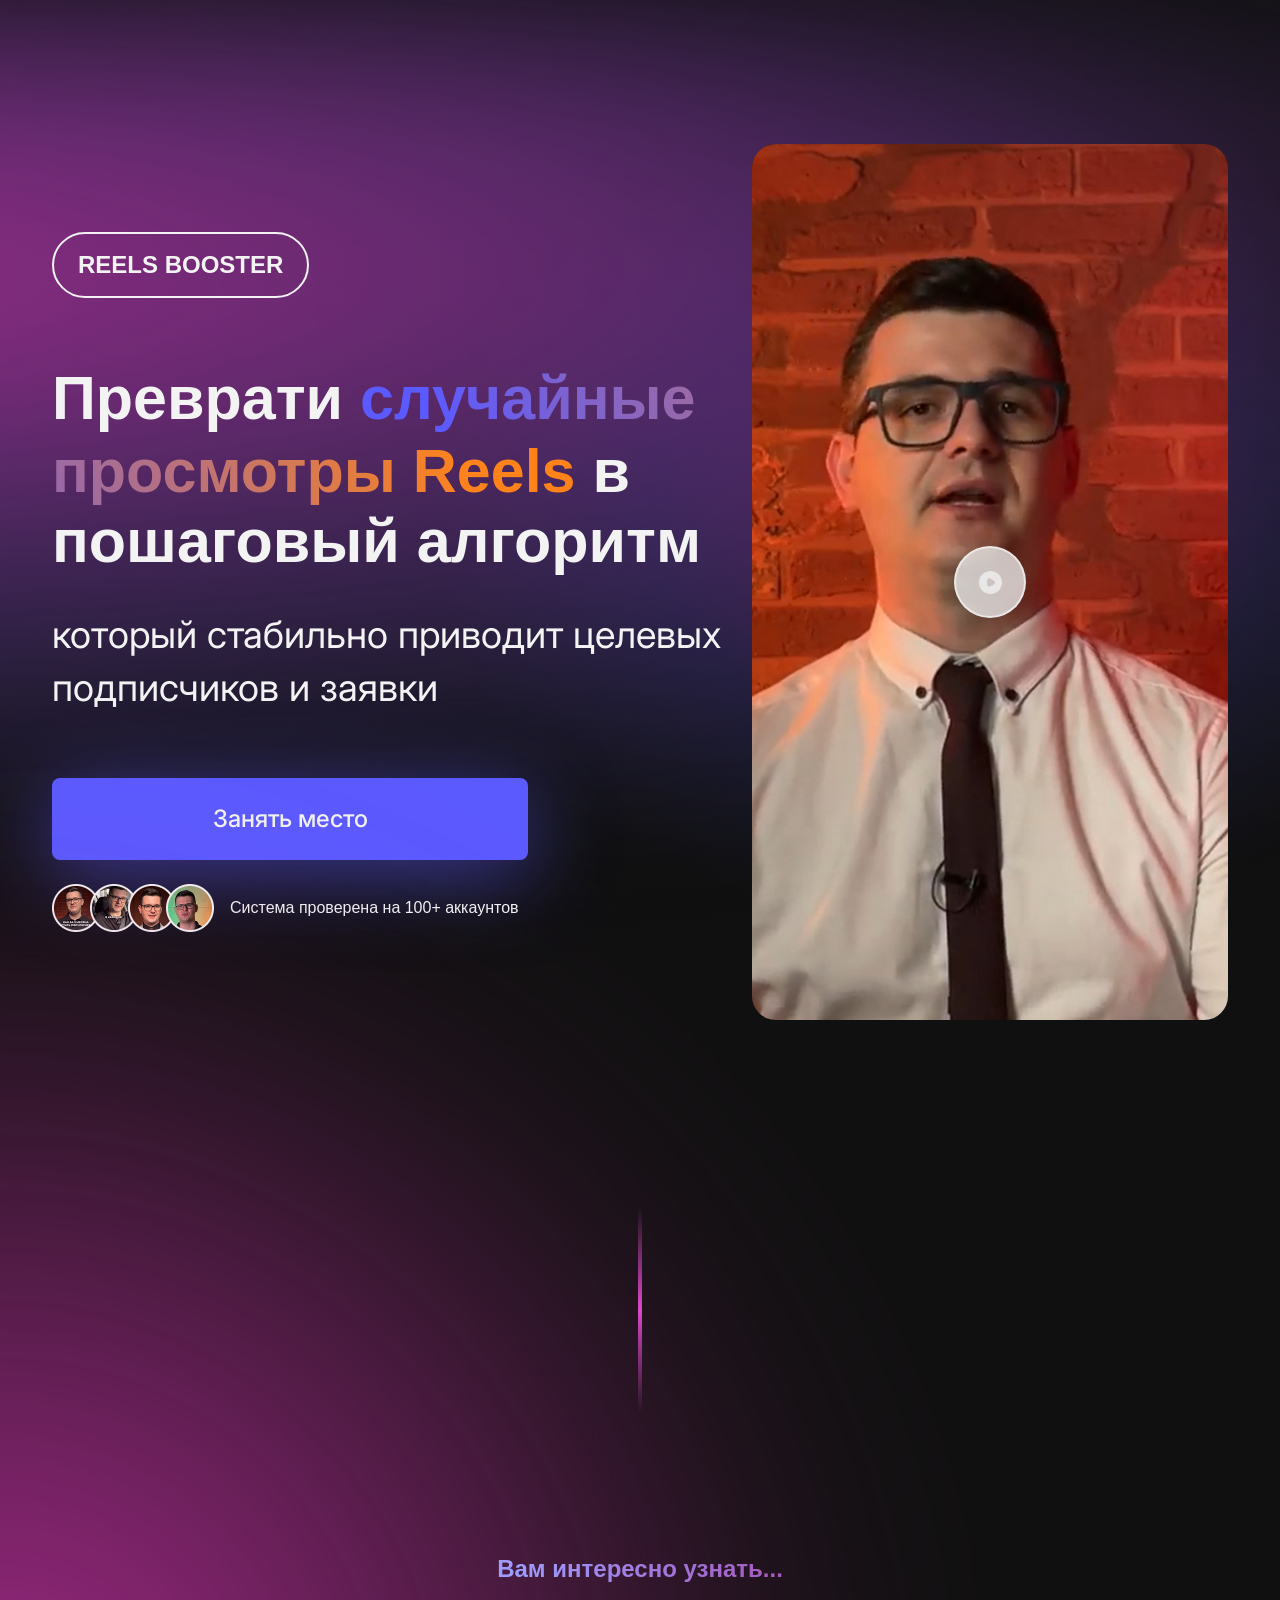
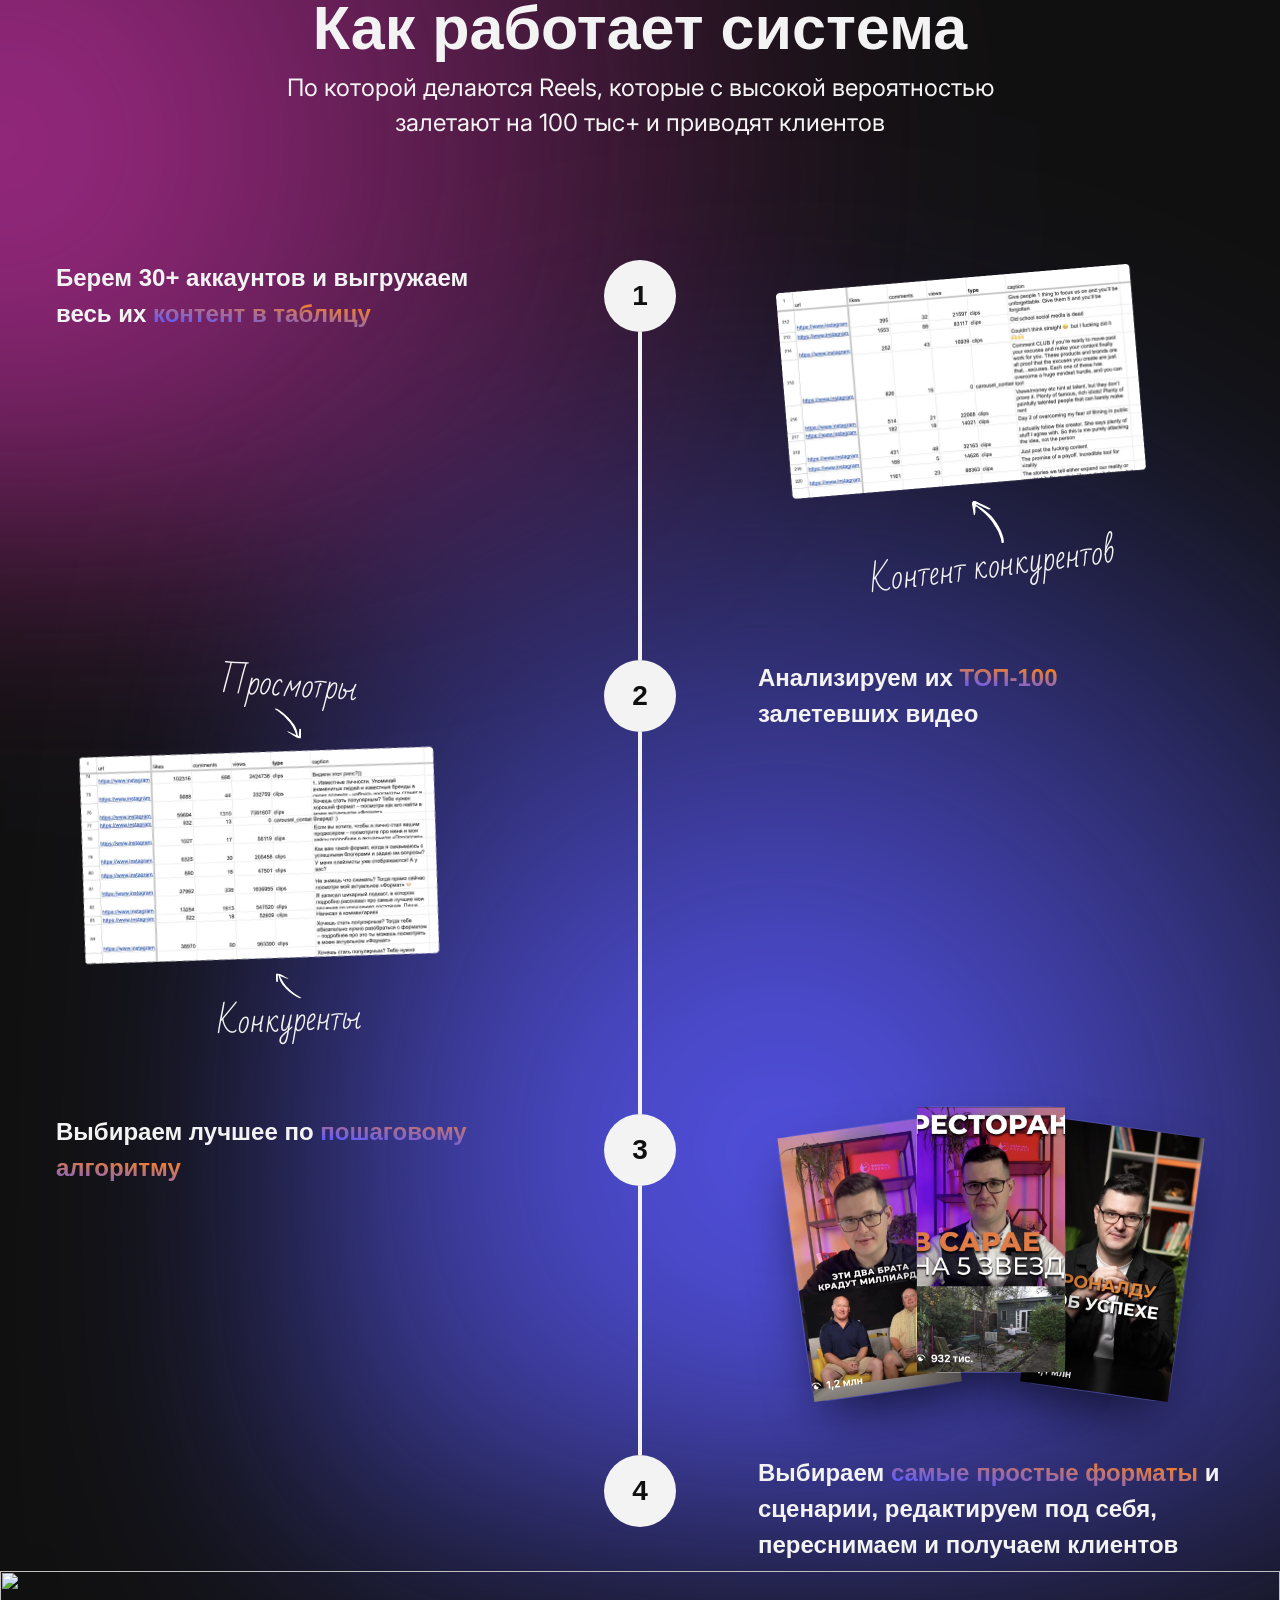
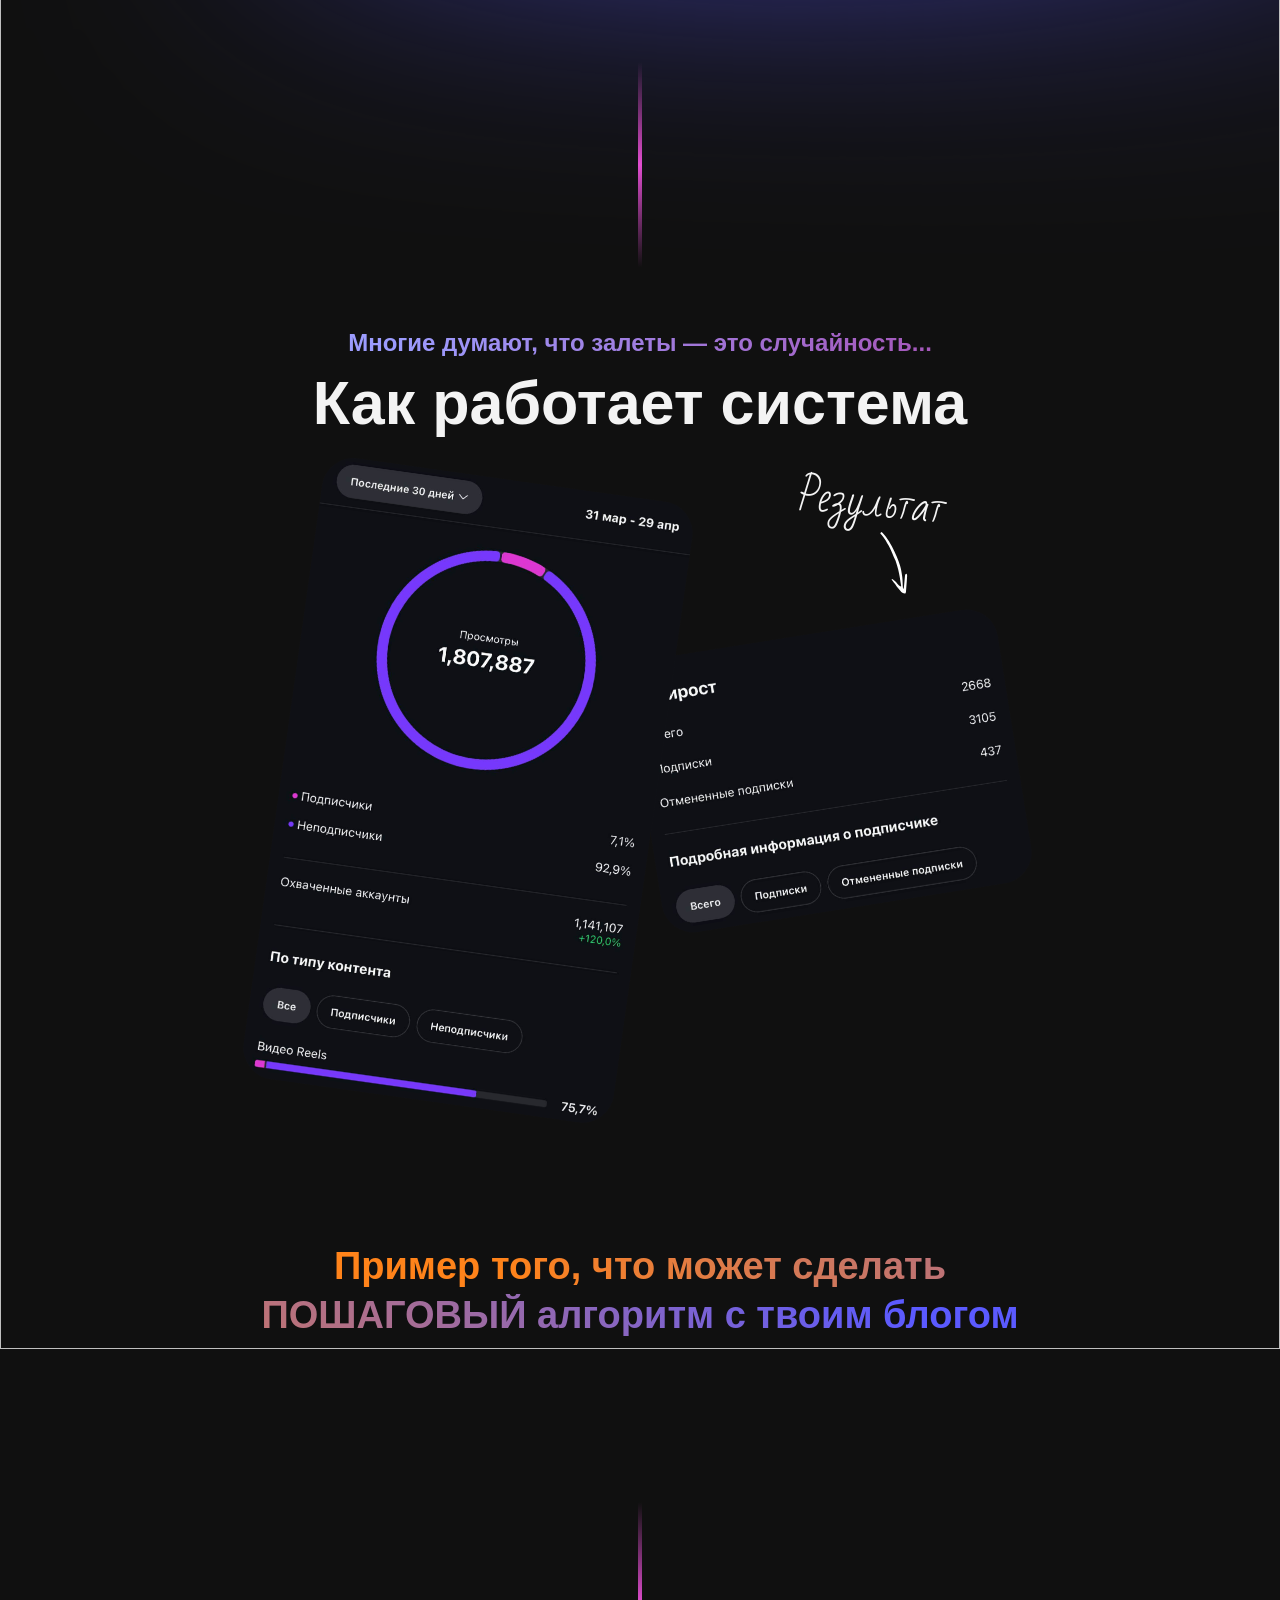
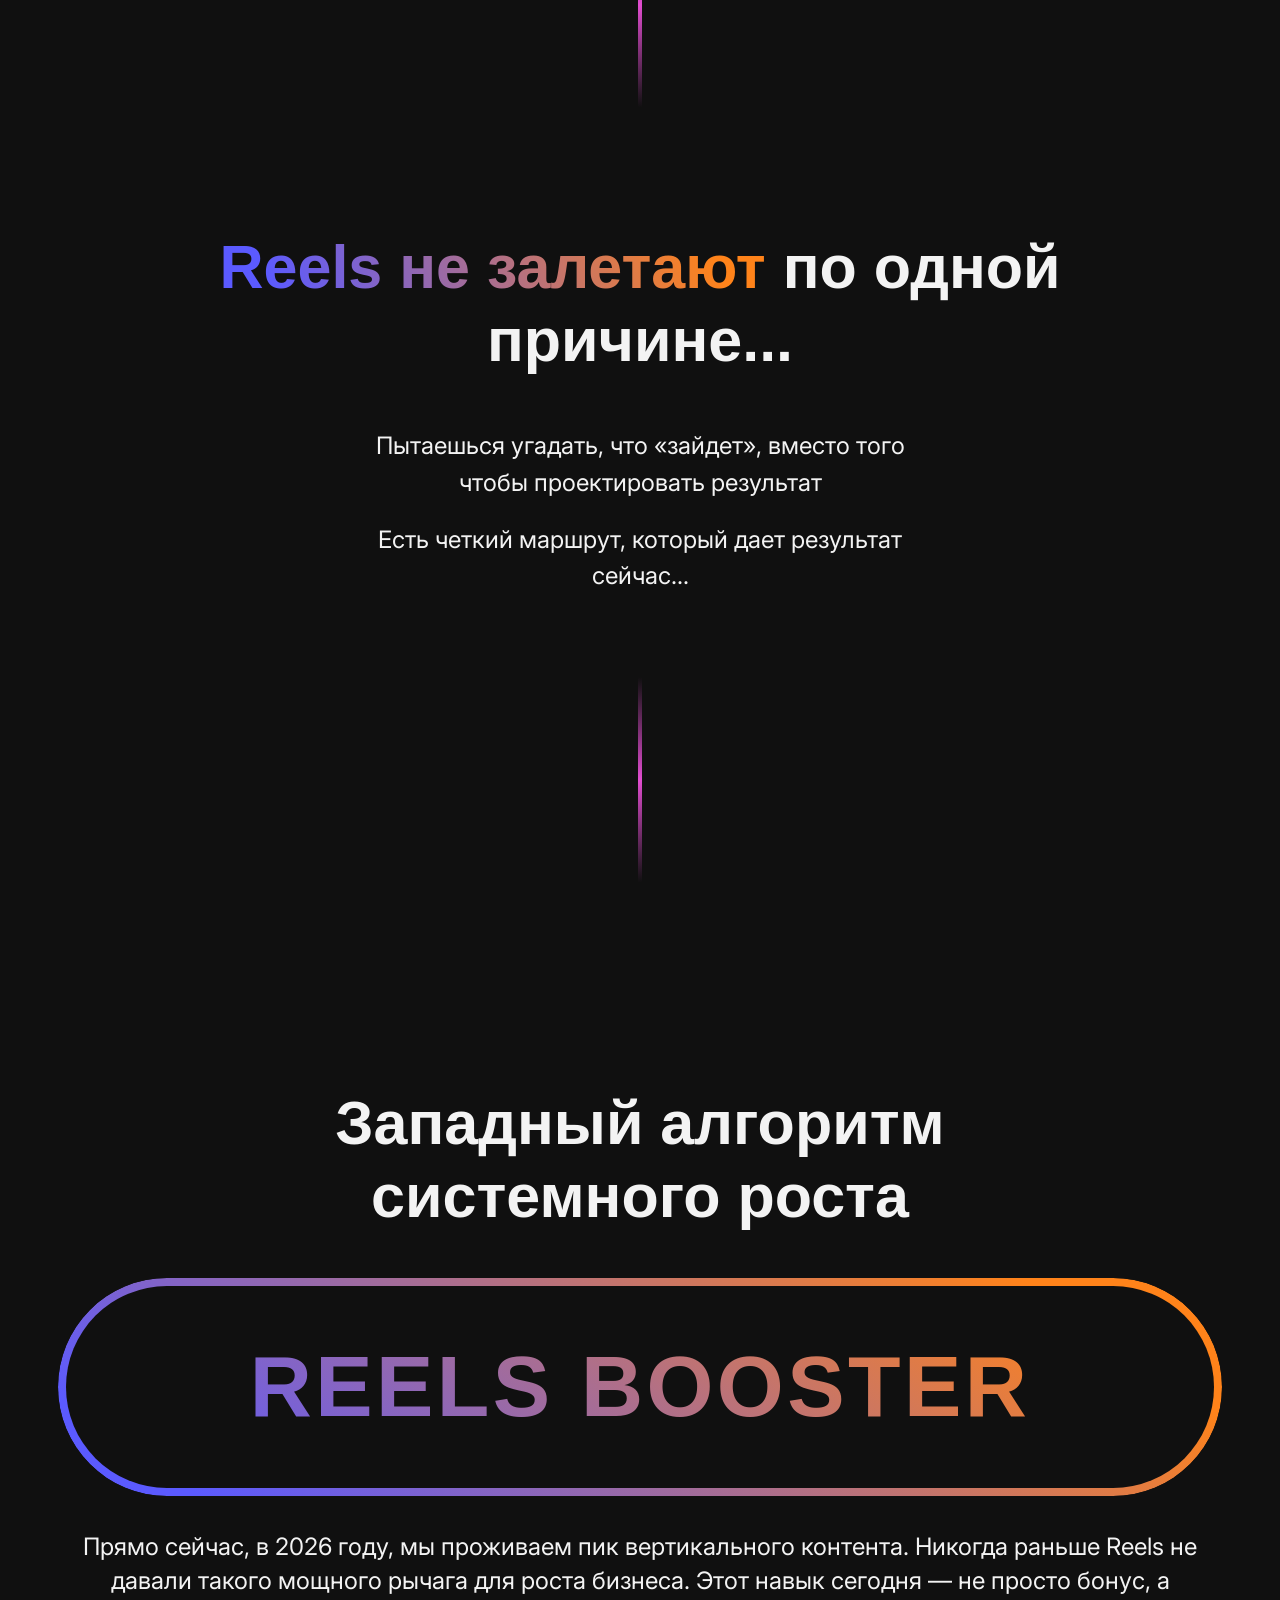
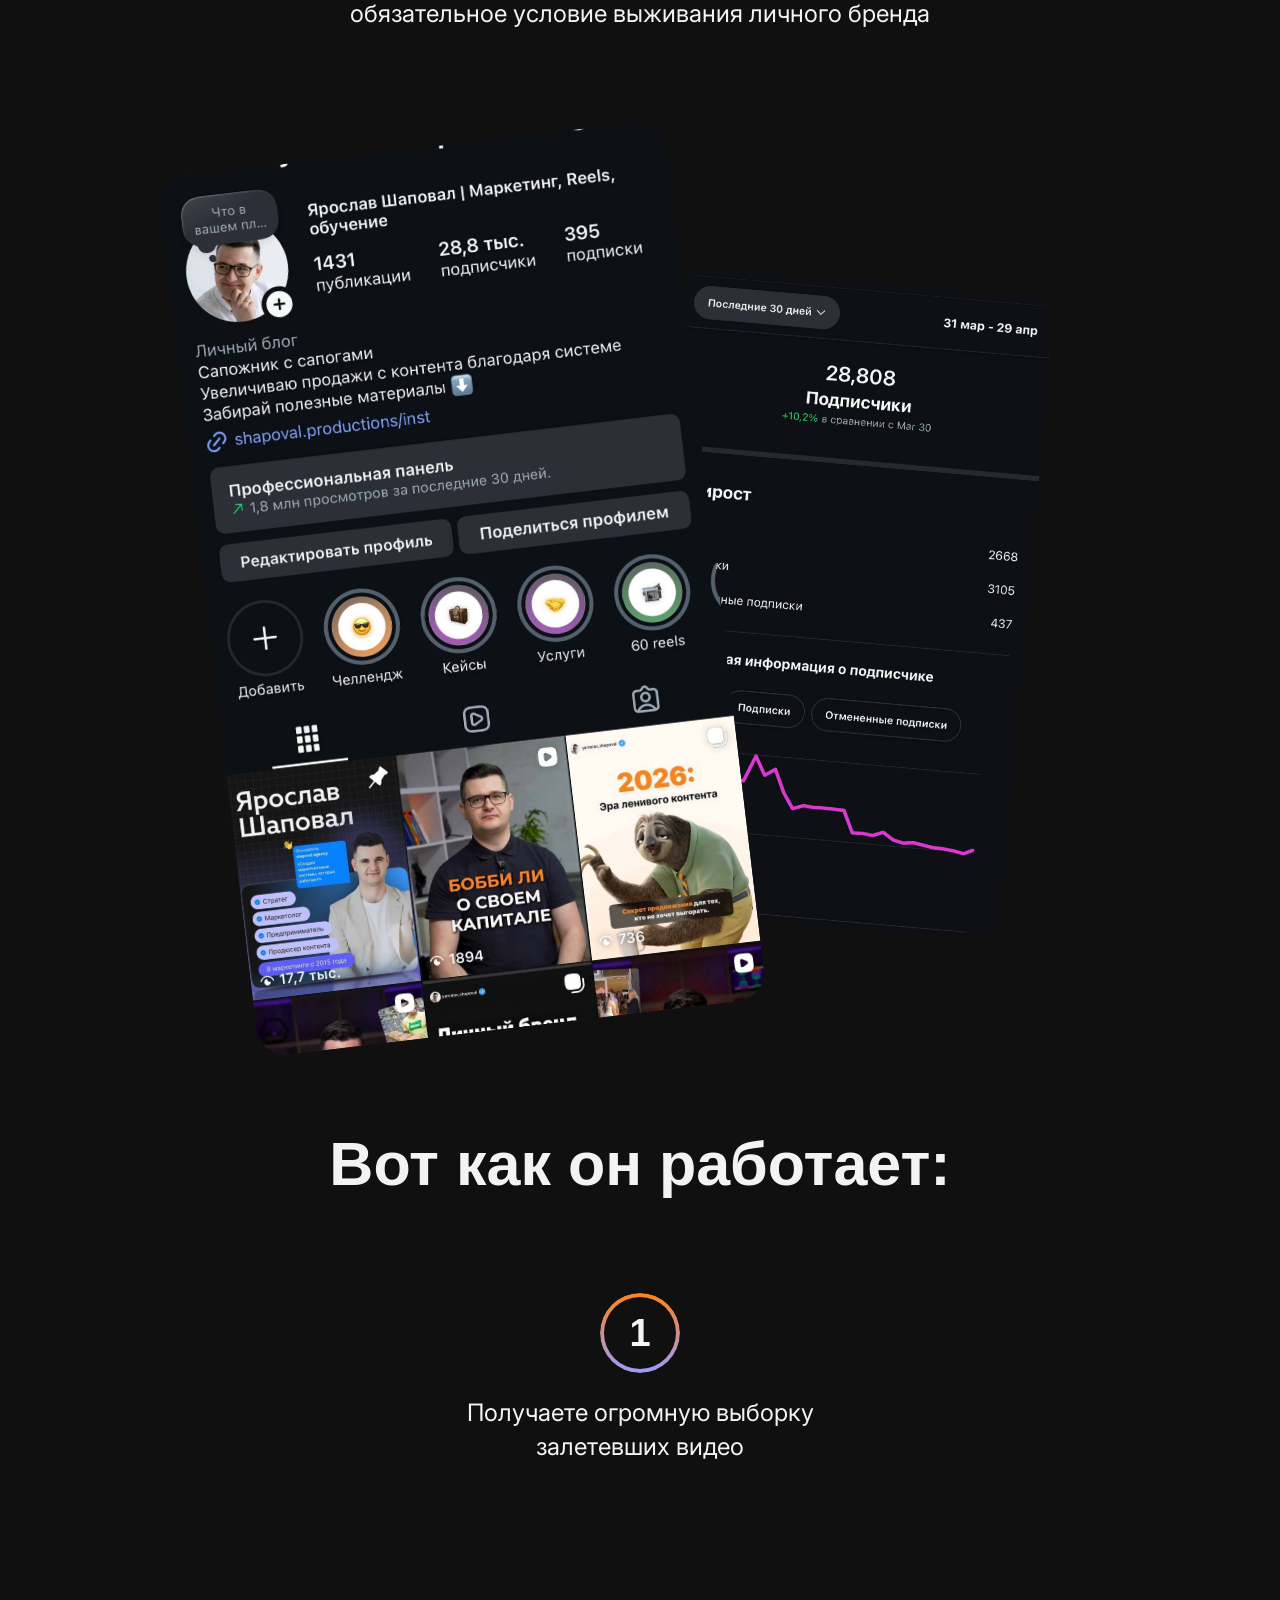
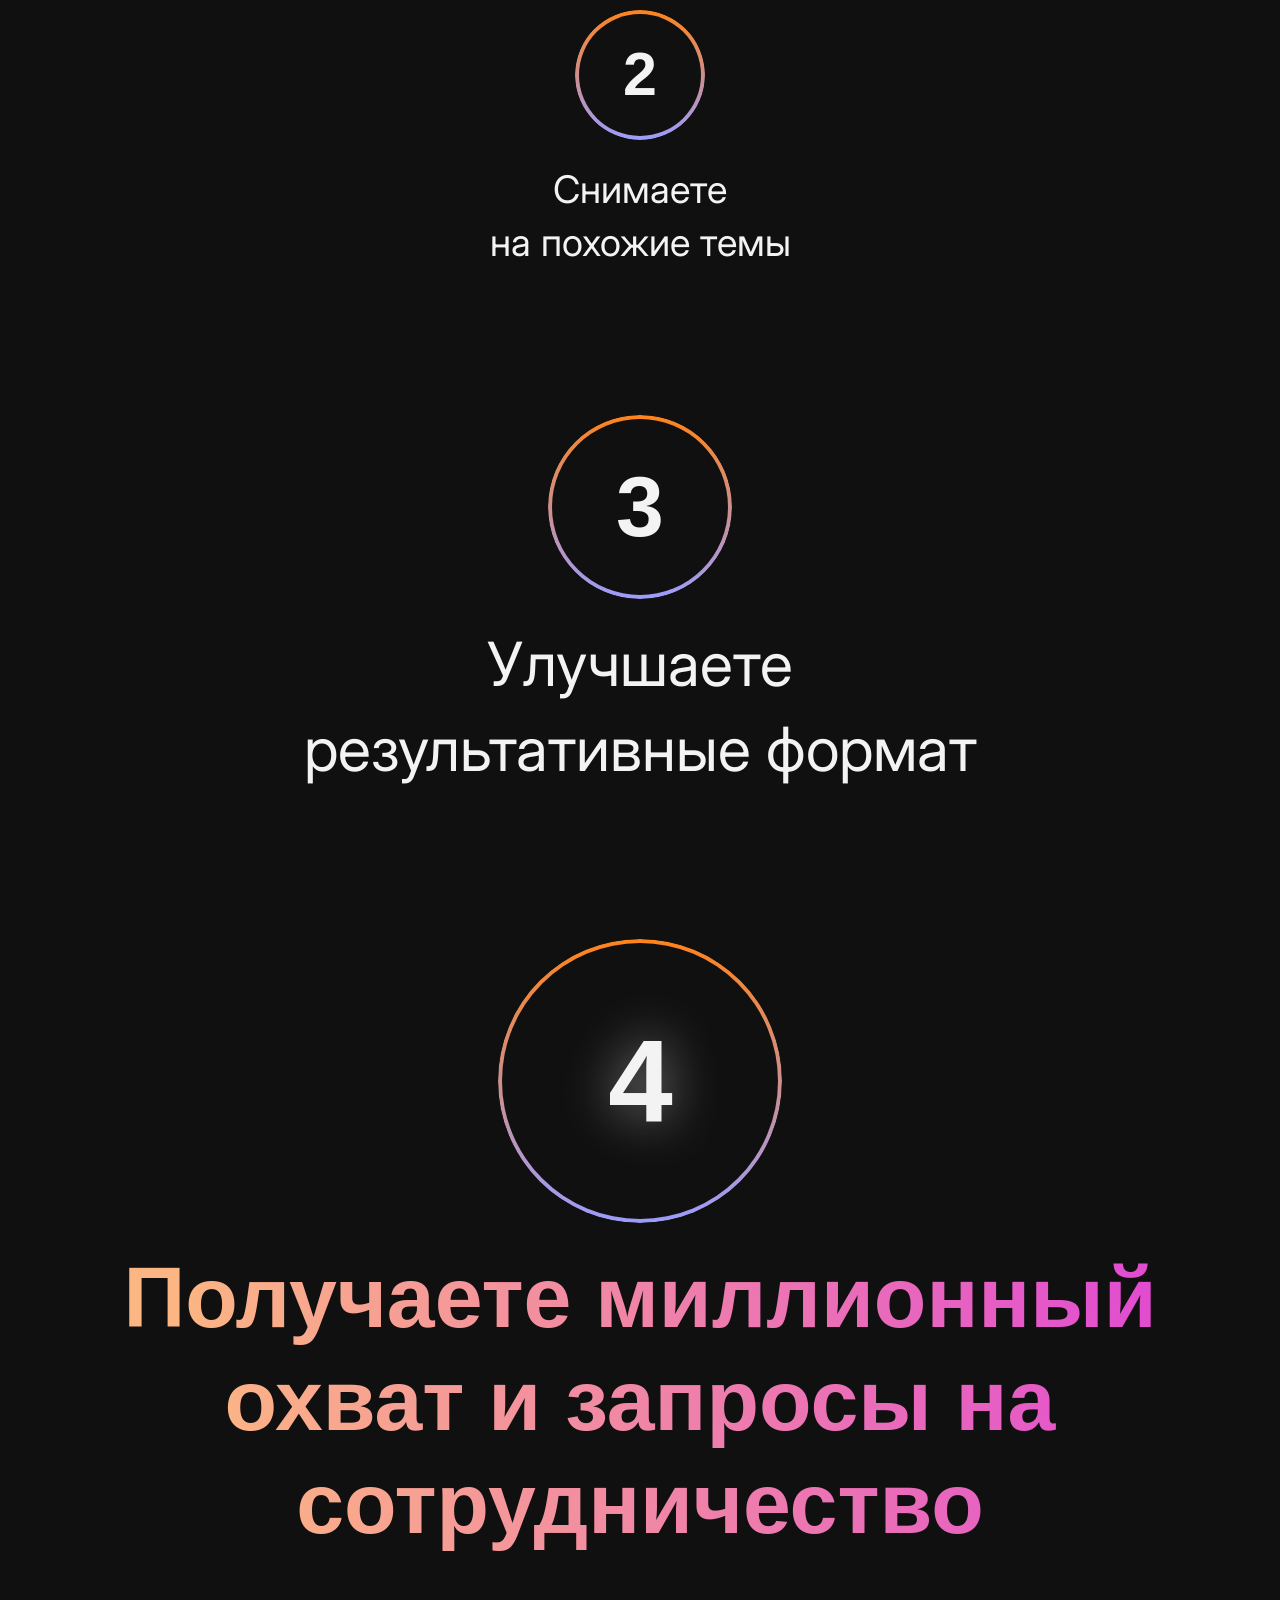
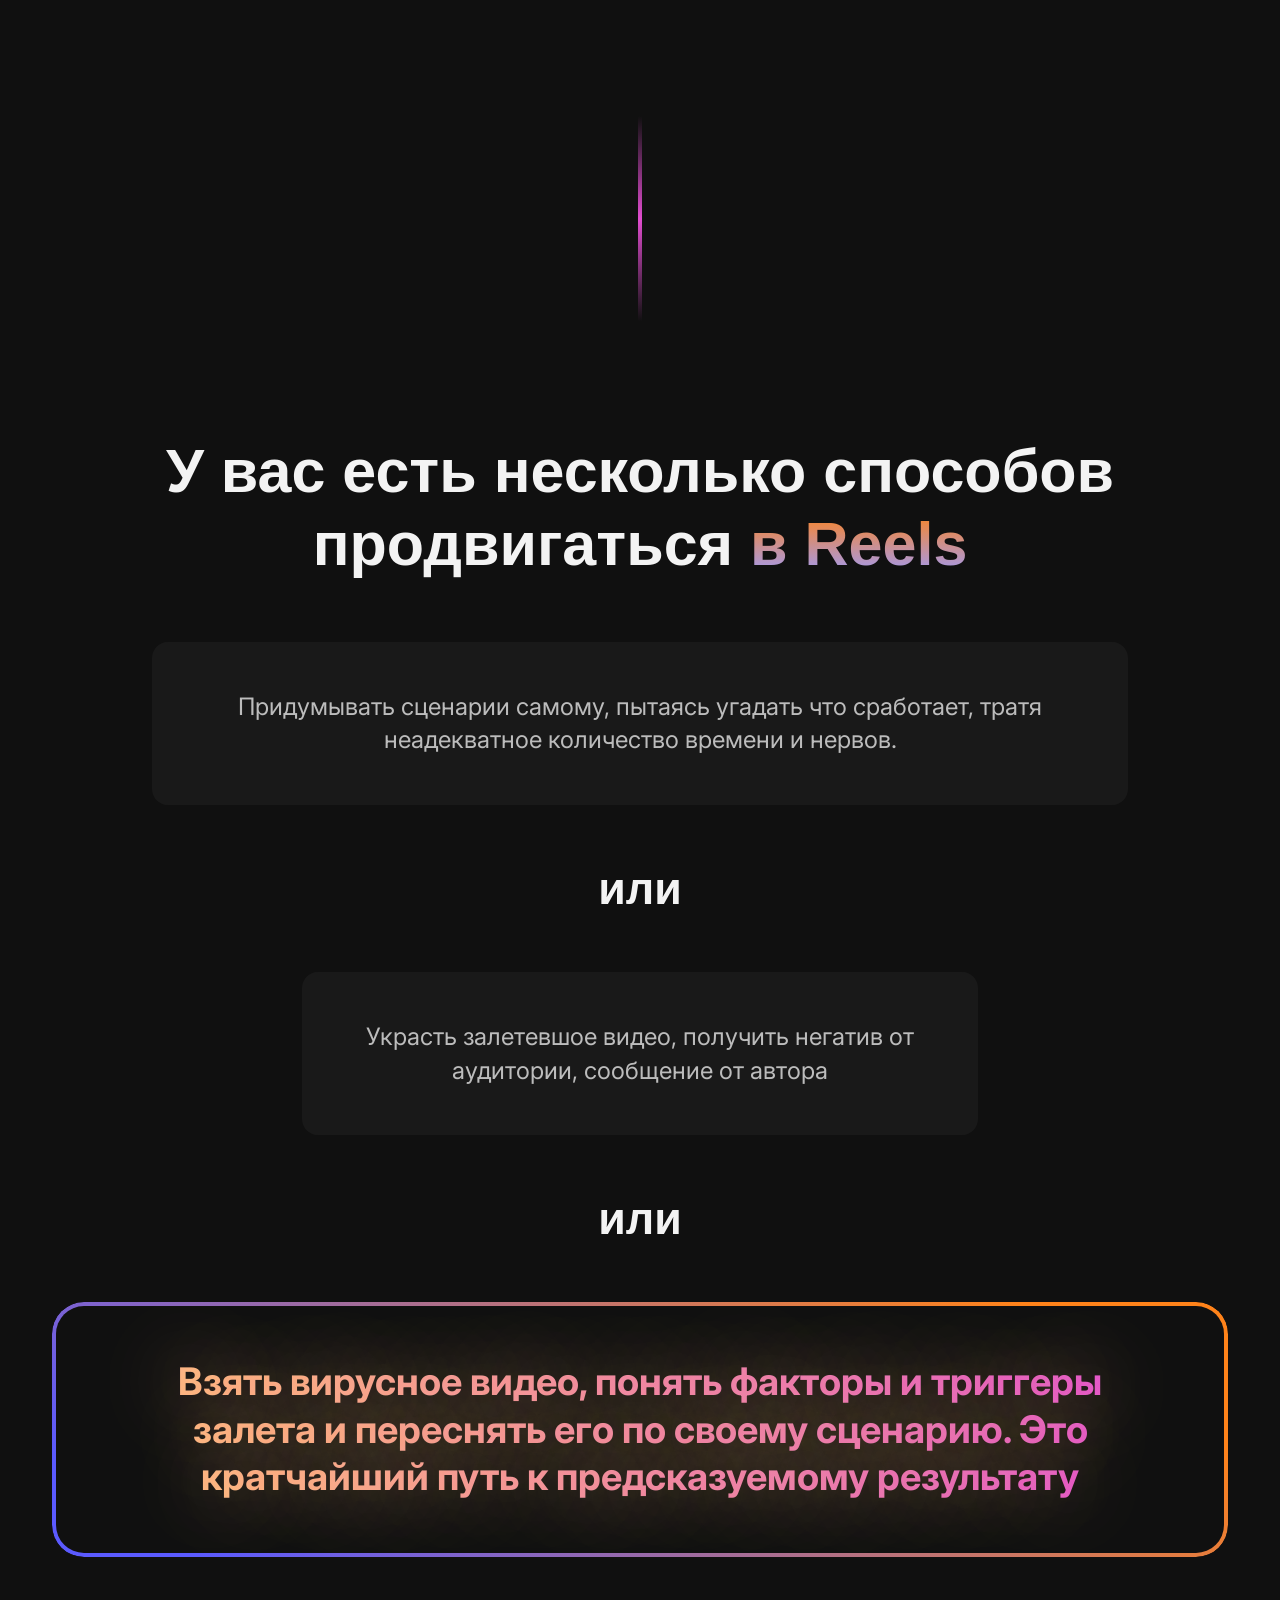
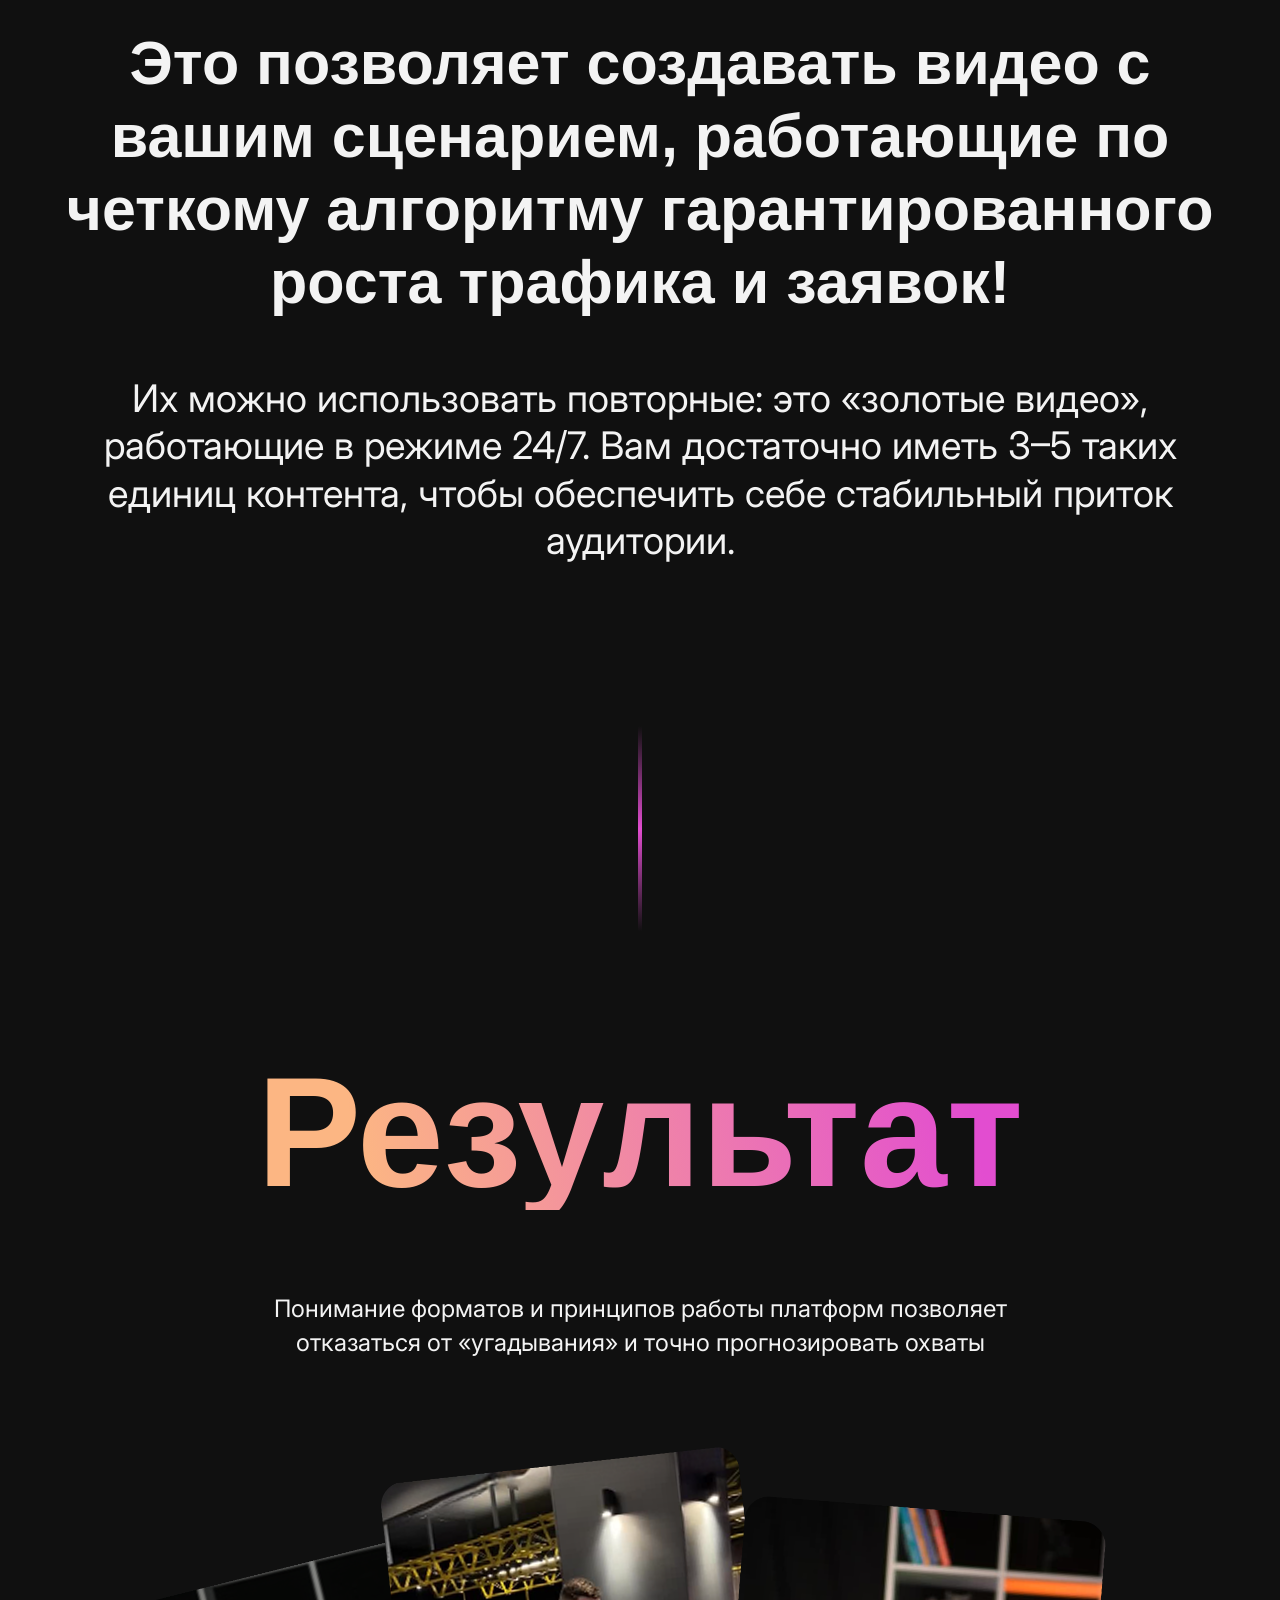
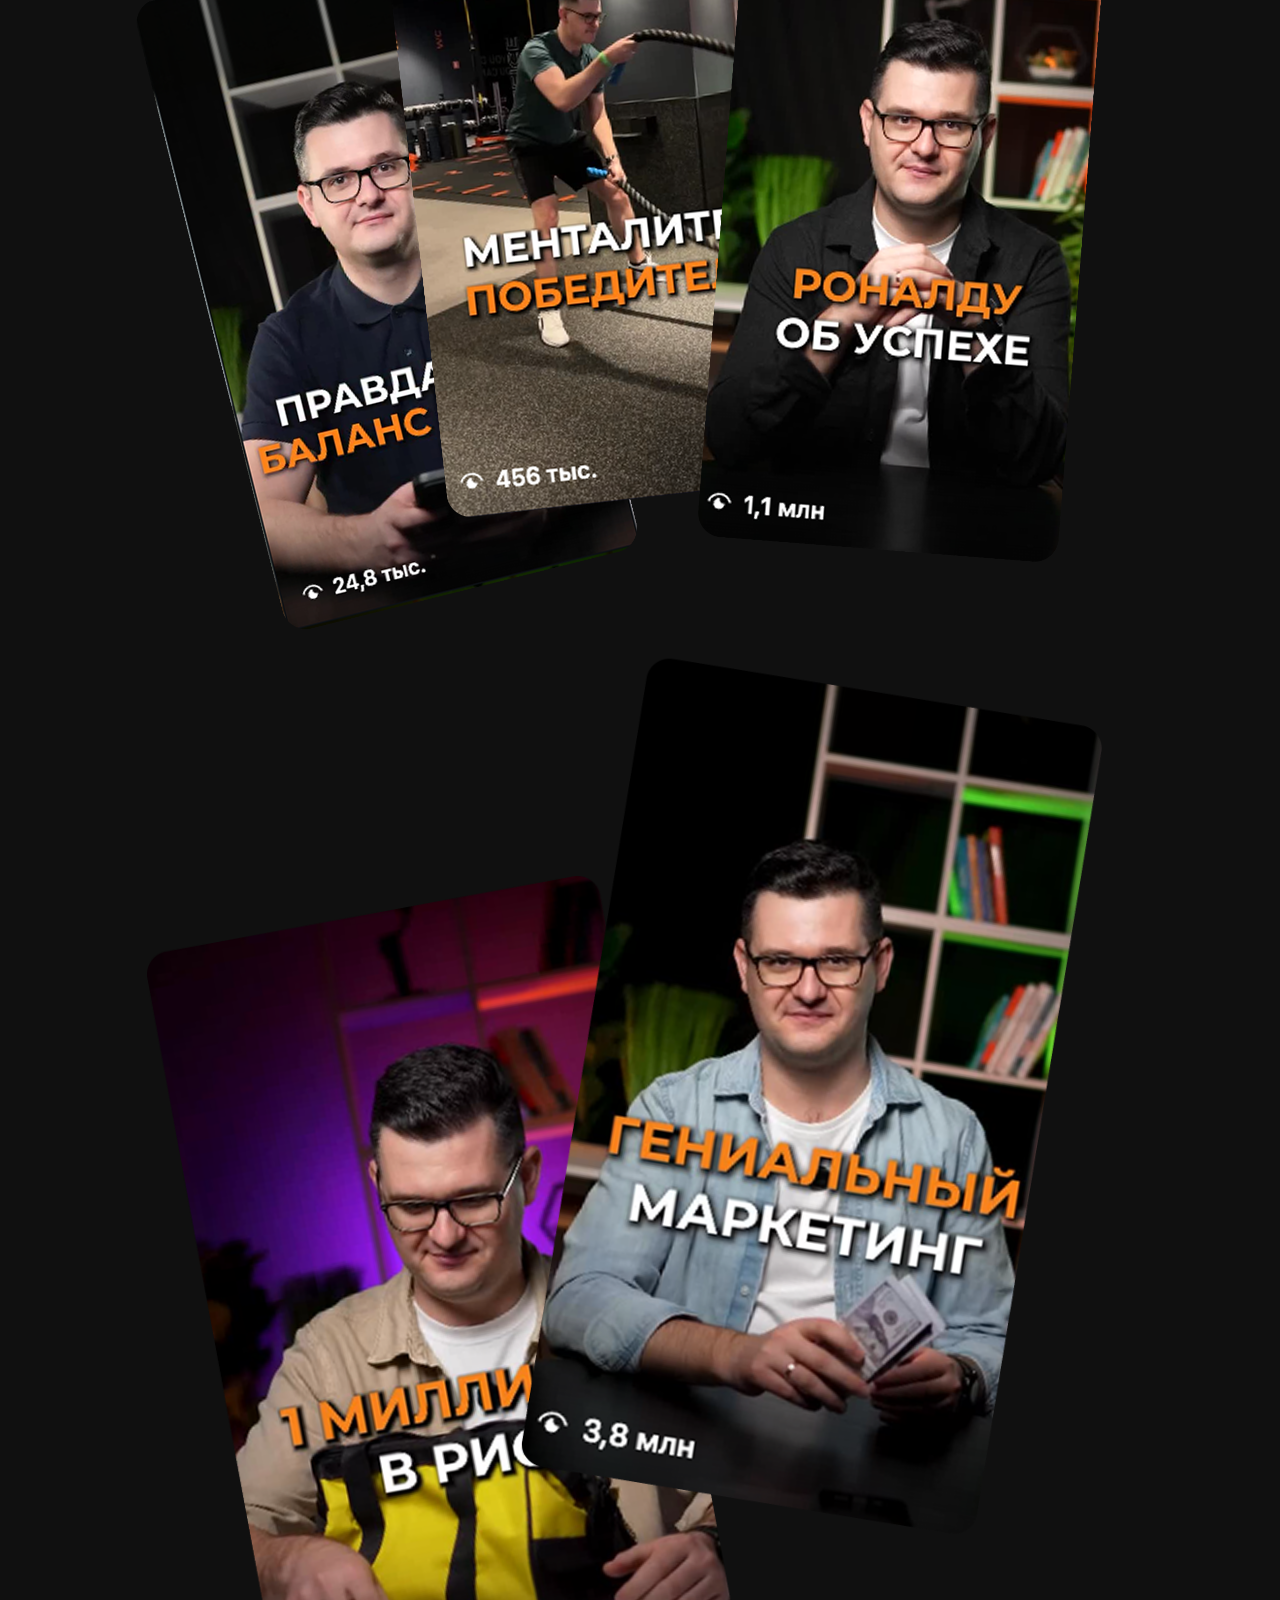
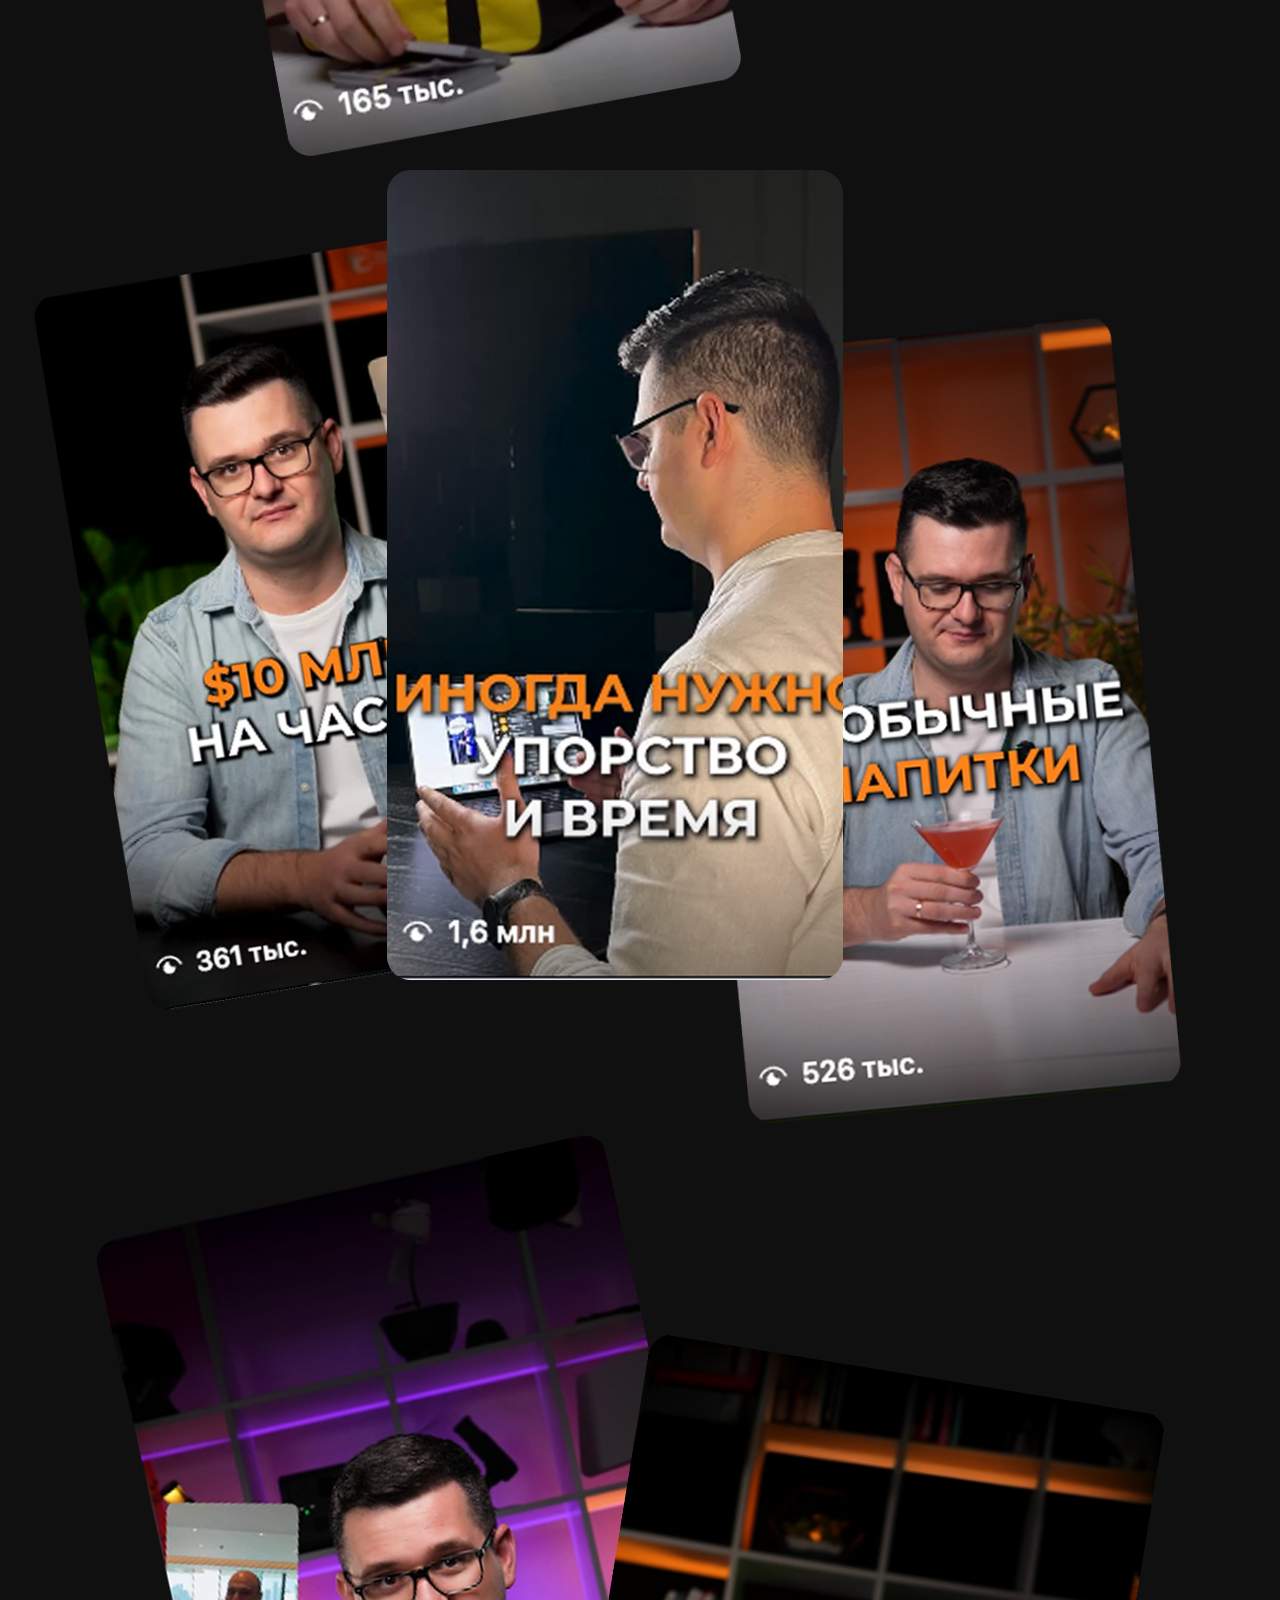
==== commit 4abf17ba: "fix" ====
--- a/index.html
+++ b/index.html
@@ -25,7 +25,7 @@
   <link
     href="https://fonts.googleapis.com/css2?family=Bad+Script&family=Inter:wght@400;500;700&family=Manrope:wght@400;500;700;800&family=Oswald:wght@500;700&display=swap"
     rel="stylesheet">
-
+  <link rel="stylesheet" href="https://use.typekit.net/ytp3bxc.css">
   <link rel="stylesheet" href="./styles.css" />
 </head>
 
@@ -113,7 +113,7 @@
   <section class="section section--steps">
     <span class="section__divider" aria-hidden="true"></span>
     <span class="bg-shape bg-shape--left" aria-hidden="true">
-      <img src="assets/image/steps-bg.png" width="1920" height="1080" alt="">
+      <img src="assets/image/bg-mobs.png" width="1920" height="1080" alt="">
     </span>
 
     <div class="container">
@@ -208,7 +208,7 @@
   <section class="section section--example">
     <span class="section__divider" aria-hidden="true"></span>
     <span class="section__divider-img">
-      <img src="assets/image/section__divider.png" width="1920" height="714" alt="">
+      <img src="assets/image/bg-mobs2.png" width="1920" height="714" alt="">
     </span>
     <div class="container">
       <header class="section__header">
@@ -722,11 +722,11 @@
               <li><span class="tariff__module-num">Модуль 1:</span> Упаковка аккаунта и механика ускоренных продаж</li>
               <li><span class="tariff__module-num">Модуль 2:</span> Западный алгоритм Reels для стабильного привлечения
                 клиентов</li>
-              <li class="is-disabled"><span class="tariff__module-num">Модуль 3:</span> Сценарии, съемка и монтаж для
+              <li class="is-disabled"><span class="tariff__module-num" style="opacity: 0.35;">Модуль 3:</span> Сценарии, съемка и монтаж для
                 просмотров на 100+ тыс</li>
-              <li class="is-disabled"><span class="tariff__module-num">Модуль 4:</span> Создание воронки, которая
+              <li class="is-disabled"><span class="tariff__module-num" style="opacity: 0.35;">Модуль 4:</span> Создание воронки, которая
                 продает с минимальными просмотрами</li>
-              <li class="is-disabled"><span class="tariff__module-num">Бонусы</span></li>
+              <li class="is-disabled"><span class="tariff__module-num" style="opacity: 0.35;">Бонусы</span></li>
             </ul>
           </div>
 
@@ -734,8 +734,8 @@
             <h3 class="tariff__heading">ЧТО ВНУТРИ</h3>
             <ul class="tariff__features">
               <li>Доступ к урокам 3 мес</li>
-              <li class="is-disabled">Автопостинг в YouTube, Pinterest</li>
-              <li class="is-disabled">Разбор стратегии блога</li>
+              <li class="is-disabled" style="opacity: 0.35;">Автопостинг в YouTube, Pinterest</li>
+              <li class="is-disabled" style="opacity: 0.35;">Разбор стратегии блога</li>
             </ul>
           </div>
 
@@ -743,9 +743,11 @@
             <span class="tariff__price-old">$59</span>
             <span class="tariff__price-new">$35</span>
           </div>
-          <a href="#" class="btn btn--pink" data-product="tariff-probyu" data-price="35">Купить</a>
-          <p class="tariff__pay-note">Оплата в USDT<br />Будете перенаправлены на платформу WayForPay для оплаты</p>
-          <ul class="tariff__bottom">
+          <a href="https://secure.wayforpay.com/button/bf77ed29048c6" class="btn btn--pink" data-product="tariff-probyu" data-price="35">Купить</a>
+          <p class="tariff__pay-note">Будете перенаправлены на платформу WayForPay для оплаты<br>
+          <span>Оплата в USDT</span>
+          </p>
+          <ul class="tariff__bottom" style="opacity: 0.75;">
             <li><span class="check"><svg xmlns="http://www.w3.org/2000/svg" width="19" height="21" viewBox="0 0 19 21"
                   fill="none">
                   <path
@@ -775,7 +777,7 @@
                 клиентов</li>
               <li><span class="tariff__module-num">Модуль 3:</span> Сценарии, съемка и монтаж для просмотров на 100+ тыс
               </li>
-              <li class="is-disabled"><span class="tariff__module-num">Модуль 4:</span> Создание воронки, которая
+              <li class="is-disabled"><span class="tariff__module-num" style="opacity: 0.35;">Модуль 4:</span> Создание воронки, которая
                 продает с минимальными просмотрами</li>
               <li><span class="tariff__module-num">Бонусы</span></li>
             </ul>
@@ -786,7 +788,7 @@
             <ul class="tariff__features">
               <li>Доступ к урокам 3 мес</li>
               <li>Автопостинг в YouTube, Pinterest</li>
-              <li class="is-disabled">Разбор стратегии блога</li>
+              <li class="is-disabled" style="opacity: 0.35;">Разбор стратегии блога</li>
             </ul>
           </div>
 
@@ -794,9 +796,11 @@
             <span class="tariff__price-old">$99</span>
             <span class="tariff__price-new">$69</span>
           </div>
-          <a href="#" class="btn btn--pink" data-product="tariff-delayu" data-price="69">Купить</a>
-          <p class="tariff__pay-note">Оплата в USDT<br />Будете перенаправлены на платформу WayForPay для оплаты</p>
-          <ul class="tariff__bottom">
+          <a href="https://secure.wayforpay.com/button/b0c1b8fb92510" class="btn btn--pink" data-product="tariff-delayu" data-price="69">Купить</a>
+          <p class="tariff__pay-note">Будете перенаправлены на платформу WayForPay для оплаты<br>
+            <span>Оплата в USDT</span>
+          </p>
+          <ul class="tariff__bottom" style="opacity: 0.75;">
             <li><span class="check">
                 <svg xmlns="http://www.w3.org/2000/svg" width="19" height="21" viewBox="0 0 19 21" fill="none">
                   <path
@@ -847,9 +851,11 @@
             <span class="tariff__price-old">$249</span>
             <span class="tariff__price-new">$150</span>
           </div>
-          <a href="#" class="btn btn--pink" data-product="tariff-prodayu" data-price="150">Купить</a>
-          <p class="tariff__pay-note">Оплата в USDT<br />Будете перенаправлены на платформу WayForPay для оплаты</p>
-          <ul class="tariff__bottom">
+          <a href="https://secure.wayforpay.com/button/b0c1b8fb92510" class="btn btn--pink" data-product="tariff-prodayu" data-price="150">Купить</a>
+          <p class="tariff__pay-note">Будете перенаправлены на платформу WayForPay для оплаты<br>
+          <span>Оплата в USDT</span>
+          </p>
+          <ul class="tariff__bottom" style="opacity: 0.75;">
             <li><span class="check">
                 <svg xmlns="http://www.w3.org/2000/svg" width="19" height="21" viewBox="0 0 19 21" fill="none">
                   <path
@@ -928,7 +934,7 @@
         </li>
         <li class="faq__item">
           <details>
-            <summary><span class="faq__txt"><span class="faq__num">3. Как работает 14-дневная гарантия?</span><span
+            <summary><span class="faq__txt"><span class="faq__num">Как работает 14-дневная гарантия?</span><span
                   class="faq__icon" aria-hidden="true">+</span></summary>
             <div class="faq__body">Если в течение 14 дней вы понимаете, что курс вам не подходит, вы можете запросить
               возврат средств. Мы оформим его без лишних вопросов.</div>
--- a/styles.css
+++ b/styles.css
@@ -50,7 +50,7 @@
       transparent 80%);
 
   /* Шрифты */
-  --ff-display: "Manrope", "Azo Sans", system-ui, -apple-system, sans-serif;
+  --ff-display: azo-sans-web, sans-serif;
   --ff-body: "Inter", system-ui, -apple-system, sans-serif;
   --ff-numeric: "Oswald", "Manrope", system-ui, sans-serif;
   --ff-script: "Bad Script", "Caveat", cursive;
@@ -146,21 +146,22 @@
 }
 
 .steps__text .text-gradient {
-  background: var(--grad-brand);
+  background: linear-gradient(-175deg, #FF831A 13.57%, #5B5AFF 90.57%);
   background-clip: text;
   -webkit-background-clip: text;
   -webkit-text-fill-color: transparent;
 }
 
 .hero__title .text-gradient {
-  background: var(--grad-brand);
+  background: linear-gradient(245deg, #FF831A 13.57%, #5B5AFF 90.57%);
   background-clip: text;
   -webkit-background-clip: text;
   -webkit-text-fill-color: transparent;
-  font-size: 61px;
-  font-weight: 700;
-  line-height: 120%;
-  letter-spacing: 0;
+  text-align: center;
+  font-size: 38px;
+  font-weight: 900;
+  line-height: 125%; 
+  letter-spacing:  0;
   font-family: var(--ff-display);
 }
 
@@ -210,10 +211,12 @@
   width: 4px;
   height: 125px;
   margin: 0 auto 40px;
+  /* border-radius: 99px; */
+  /* background: radial-gradient(289115.63% 47.16% at -1.83% 55.11%, #E24DD0 0%, rgba(226, 77, 208, 0.00) 87.02%);
+  border-radius: 2px;
+  box-shadow: 0 0 24px rgba(170, 43, 142, 0.45); */
   border-radius: 99px;
   background: radial-gradient(289115.63% 47.16% at -1.83% 55.11%, #E24DD0 0%, rgba(226, 77, 208, 0.00) 87.02%);
-  border-radius: 2px;
-  box-shadow: 0 0 24px rgba(170, 43, 142, 0.45);
 }
 
 /* фоновые радиальные пятна */
@@ -253,6 +256,11 @@
   -webkit-text-fill-color: transparent;
 }
 
+.section.section--steps .section__eyebrow {
+  font-size: 24px;
+  line-height: 140%;
+}
+
 .section--example .section__divider {
   margin-bottom: 58px;
 }
@@ -287,6 +295,8 @@
   max-width: 640px;
   margin: 0 auto;
   text-align: center;
+  position: relative;
+  z-index: 2;
 }
 
 .section--why-bxo {
@@ -330,17 +340,24 @@
 }
 
 .section__footer-text .text-gradient {
-  background: linear-gradient(180deg, #FF831A 0%, #9C9CFE 100%);
+  background: linear-gradient(45deg, #FF831A 13.57%, #5B5AFF 90.57%);
+  background-clip: text;
   -webkit-background-clip: text;
+  -webkit-text-fill-color: transparent;
+}
+
+.text-gradient-pink {
+background: linear-gradient(245deg, #FF831A 13.57%, #5B5AFF 90.57%);
   background-clip: text;
-  color: transparent;
-}
-
-.text-gradient-pink {
-  background: linear-gradient(180deg, #FF831A 0%, #9C9CFE 100%);
   -webkit-background-clip: text;
+  -webkit-text-fill-color: transparent;
+}
+
+.how-list__item--final p.text-gradient-pink{
+  background: linear-gradient(259deg, #E24DD0 7.73%, #FCB683 86.03%);
   background-clip: text;
-  color: transparent;
+  -webkit-background-clip: text;
+  -webkit-text-fill-color: transparent;
 }
 
 .text-gradient-vert {
@@ -604,7 +621,6 @@
 
 .video-preview__play:hover {
   transform: translate(-50%, -50%) scale(1.06);
-  background: var(--c-text);
 }
 
 /* =============================== STEPS ================================= */
@@ -789,7 +805,7 @@
 }
 
 .section--example::before {
-  content: "";
+  content: none;
   position: absolute;
   inset: 0;
   background: var(--grad-bg-glow);
@@ -915,7 +931,7 @@
   position: relative;
   background: var(--c-bg);
   color: var(--c-blue);
-  margin: 20px auto 42px;
+  margin: 20px auto 36px;
   z-index: 1;
   background: var(--grad-brand);
   background-clip: text;
@@ -928,7 +944,7 @@
   position: absolute;
   inset: -2px;
   border-radius: var(--r-pill);
-  padding: 2px;
+  padding: 4px;
   background: var(--grad-brand);
   -webkit-mask:
     linear-gradient(#000 0 0) content-box,
@@ -943,7 +959,7 @@
   justify-content: center;
   align-items: center;
   gap: 0;
-  margin: 36px 0 24px;
+  margin: 15px 0 8px;
   position: relative;
 }
 
@@ -1101,7 +1117,7 @@
 
 .how-list__item p {
   font-family: var(--ff-body);
-  color: var(--c-text-75);
+  color: #F3F3F3;
   font-size: clamp(24px, 3.2vw, 15px);
   line-height: 1.4;
   max-width: 382px;
@@ -1123,7 +1139,7 @@
   flex-direction: column;
   align-items: stretch;
   gap: 28px;
-  margin-top: 32px;
+  margin-top: 47px;
 }
 
 .way-card.way-card--accent {
@@ -1140,11 +1156,12 @@
   -webkit-background-clip: text;
   -webkit-text-fill-color: transparent;
   margin-bottom: 32px;
+  position: relative;
+  z-index: 2;
 }
 
 .way-card {
   background: rgba(255, 255, 255, 0.04);
-  border: 1px solid var(--c-border);
   border-radius: var(--r-md);
   padding: 24px;
   text-align: center;
@@ -1152,6 +1169,8 @@
   font-size: clamp(24px, 3.4vw, 15px);
   color: var(--c-text-75);
   line-height: 1.4;
+  position: relative;
+  z-index: 2;
 }
 
 .way-card--accent {
@@ -1467,7 +1486,7 @@
   height: 24px;
   border-radius: 50%;
   border: 1px solid var(--c-text-60);
-  display: grid;
+  text-align: center;
   place-items: center;
   font-size: 18px;
   line-height: 1;
@@ -1573,6 +1592,8 @@
   border-radius: 99px;
   font-size: 24px;
   margin: 0 auto 20px auto;
+  background: #BB55A4;
+  box-shadow: none;
 }
 
 .tariff__badge--violet {
@@ -1829,7 +1850,7 @@
   width: 100%;
   height: 100%;
   object-fit: cover;
-  object-position: bottom;
+  object-position: top;
 }
 
 .site-footer__inner {
@@ -2033,6 +2054,10 @@
 
 .section--program .section__divider {
   margin-bottom: 67px;
+}
+
+.section--ways .section__paragraph:nth-last-of-type(1) {
+  color: #F3F3F3;
 }
 
 .section--program .section__header {
@@ -2070,6 +2095,7 @@
 
 .section--guarantee .section__paragraph {
   margin-bottom: 22px;
+  color: #F3F3F3;
 }
 
 .section--guarante__paragraph .btn {
@@ -2244,17 +2270,17 @@
 }
 
 .section--ways .section__title.section__title--big .text-accent-blue {
-  background: linear-gradient(180deg, #FF831A 0%, #9C9CFE 100%);
+  background: linear-gradient(200deg, #FF831A 0%, #9C9CFE 100%);
   -webkit-background-clip: text;
   background-clip: text;
   color: transparent;
 }
 
 .section--result .section__title {
-  background: linear-gradient(180deg, #FF831A 0%, #9C9CFE 100%);
+  background: linear-gradient(259deg, #E24DD0 7.73%, #FCB683 86.03%);
+  background-clip: text;
   -webkit-background-clip: text;
-  background-clip: text;
-  color: transparent;
+  -webkit-text-fill-color: transparent;
 }
 
 .section.section--result .section__header {
@@ -2282,7 +2308,7 @@
 }
 
 .section--program .section__title--big {
-  background: linear-gradient(180deg, #FF831A 0%, #9C9CFE 100%);
+  background: linear-gradient(245deg, #FF831A 0%, #9C9CFE 100%);
   -webkit-background-clip: text;
   background-clip: text;
   color: transparent;
@@ -2341,9 +2367,24 @@
   overflow: visible;
 }
 
+.tariff__pay-note span {
+  background: linear-gradient(259deg, #E24DD0 7.73%, #FCB683 86.03%);
+  background-clip: text;
+  -webkit-background-clip: text;
+  -webkit-text-fill-color: transparent;
+}
+
+.section.section--two-guarantees .section__paragraph{
+  color: #F3F3F3;
+}
+
 .section__paragraph.section__paragraph2 {
   position: relative;
   z-index: 2;
+}
+
+.section--why .section__paragraph {
+  color: #F3F3F3;
 }
 
 .phones-collage {
@@ -2394,6 +2435,42 @@
   z-index: 0;
 }
 
+.section.section--guarantee .section__title .text-gradient-pink{
+background: linear-gradient(260deg, #E24DD0 37.12%, #FCB683 157.74%), #FFF;
+background-clip: text;
+    -webkit-background-clip: text;
+    -webkit-text-fill-color: transparent;
+}
+
+.phone-mock:first-child {
+  z-index: 4;
+}
+
+.phone-mock.phone-mock--right {
+  z-index: 3;
+}
+
+.section.section--example {
+  padding-top: 0;
+}
+
+.section.section--steps {
+  padding-bottom: 0;
+}
+
+.section--example .section__divider {
+  margin: 48px auto;
+}
+
+.section--example .section__header {
+  margin-bottom: 70px;
+}
+
+.stats-collage {
+  width: 100%;
+}
+
+
 /* ============================================================
    ============= TABLET (≥ 768px) =============================
    ============================================================ */
@@ -2531,7 +2608,7 @@
 
   /* TARIFFS — в ряд по 3 */
   .tariffs {
-    grid-template-columns: repeat(3, 1fr);
+    /* grid-template-columns: repeat(3, 1fr); */
     gap: 24px;
     margin-top: 64px;
   }
@@ -2873,6 +2950,7 @@
 
   .stats-collage {
     max-width: 490px;
+    margin-bottom: 57px;
   }
 
   .section.section--why {
@@ -3268,7 +3346,11 @@
   }
 
   .section.section--tariffs {
-    padding-top: 118px;
+    padding-top: 0;
+  }
+
+  .section.section--guarantee {
+    padding-bottom: 118px;
   }
 
   .section.section--tariffs .section__divider {
@@ -3530,12 +3612,12 @@
     color: transparent;
   }
 
-  .section--result .section__title {
-    background: linear-gradient(180deg, #FF831A 0%, #9C9CFE 100%);
-    -webkit-background-clip: text;
-    background-clip: text;
-    color: transparent;
-  }
+.section--result .section__title {
+  background: linear-gradient(259deg, #E24DD0 7.73%, #FCB683 86.03%);
+  background-clip: text;
+  -webkit-background-clip: text;
+  -webkit-text-fill-color: transparent;
+}
 
   .section.section--result .section__header {
     position: relative;
@@ -3562,7 +3644,7 @@
   }
 
   .section--program .section__title--big {
-    background: linear-gradient(180deg, #FF831A 0%, #9C9CFE 100%);
+    background: linear-gradient(245deg, #FF831A 0%, #9C9CFE 100%);
     -webkit-background-clip: text;
     background-clip: text;
     color: transparent;
@@ -3615,6 +3697,18 @@
     width: 8px;
     height: 8px;
     border-radius: 50%;
+  }
+
+  .section--guarantee::before {
+    content: none;
+  }
+
+  .hero__title .text-gradient {
+    font-size: 61px;
+    font-weight: 700;
+    line-height: 120%;
+    letter-spacing: 0;
+    font-family: var(--ff-display);
   }
 }
 
@@ -3659,4 +3753,22 @@
   .reels-stack__card {
     transform: none !important;
   }
+}
+
+@media (max-width: 576px) {
+  .stats-collage {
+    justify-content: center;
+  }
+
+  .stats-card.stats-card--main {
+    z-index: 3;
+  }
+}
+
+@media (min-width: 991px) {
+      .tariffs {
+        grid-template-columns: repeat(3, 1fr);
+        gap: 24px;
+        margin-top: 64px;
+    }
 }
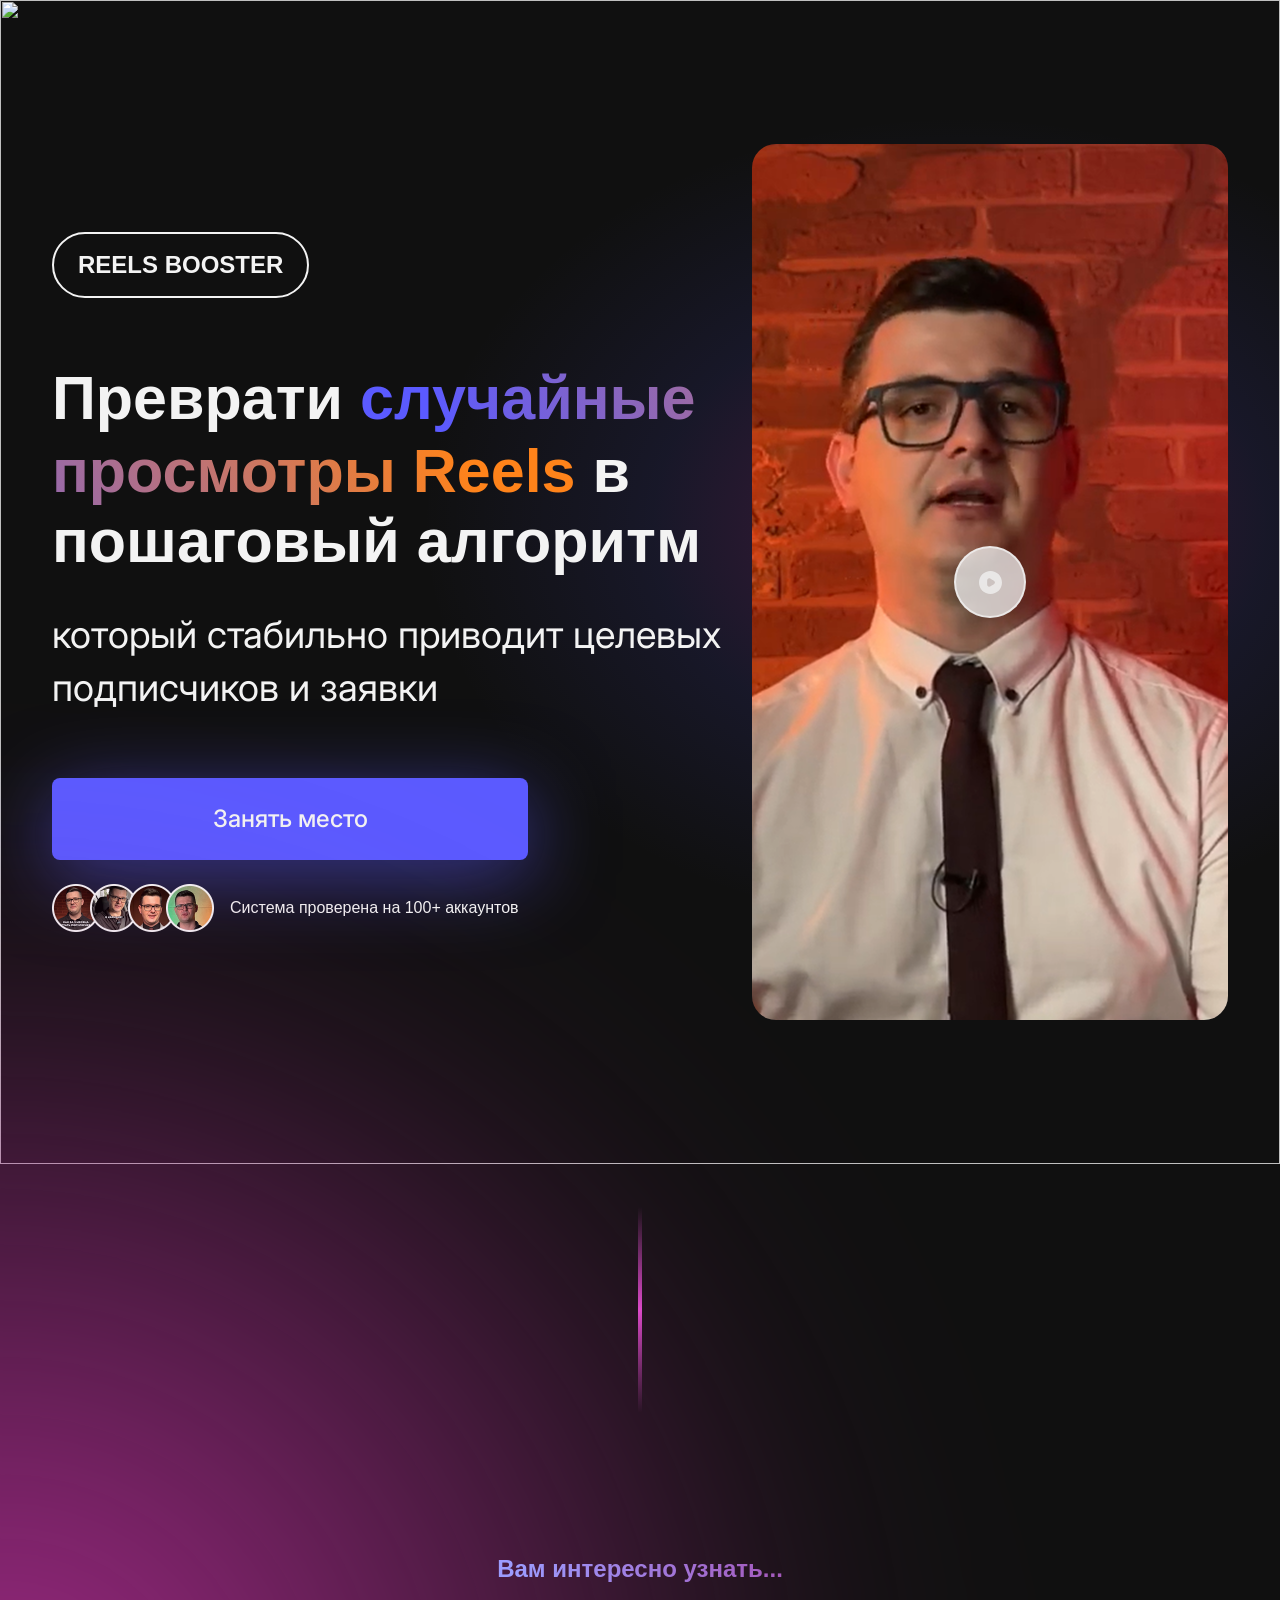
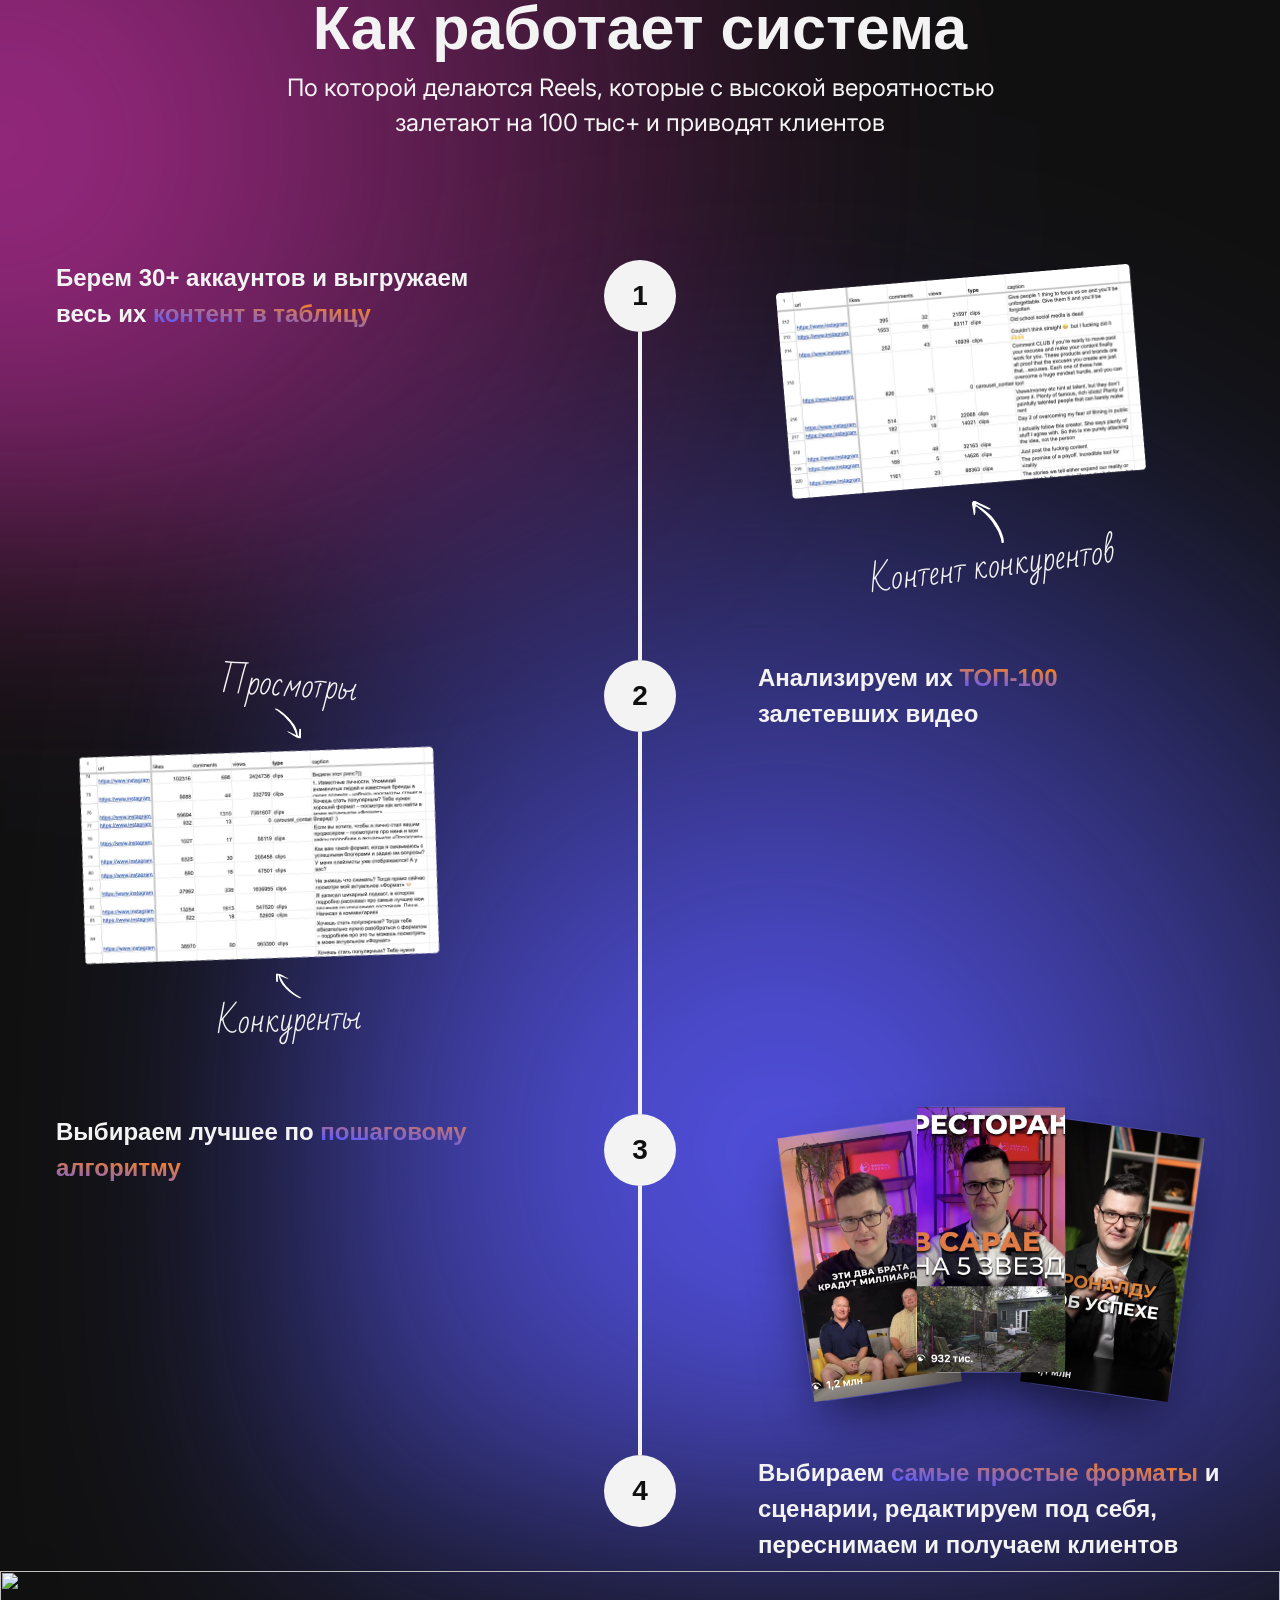
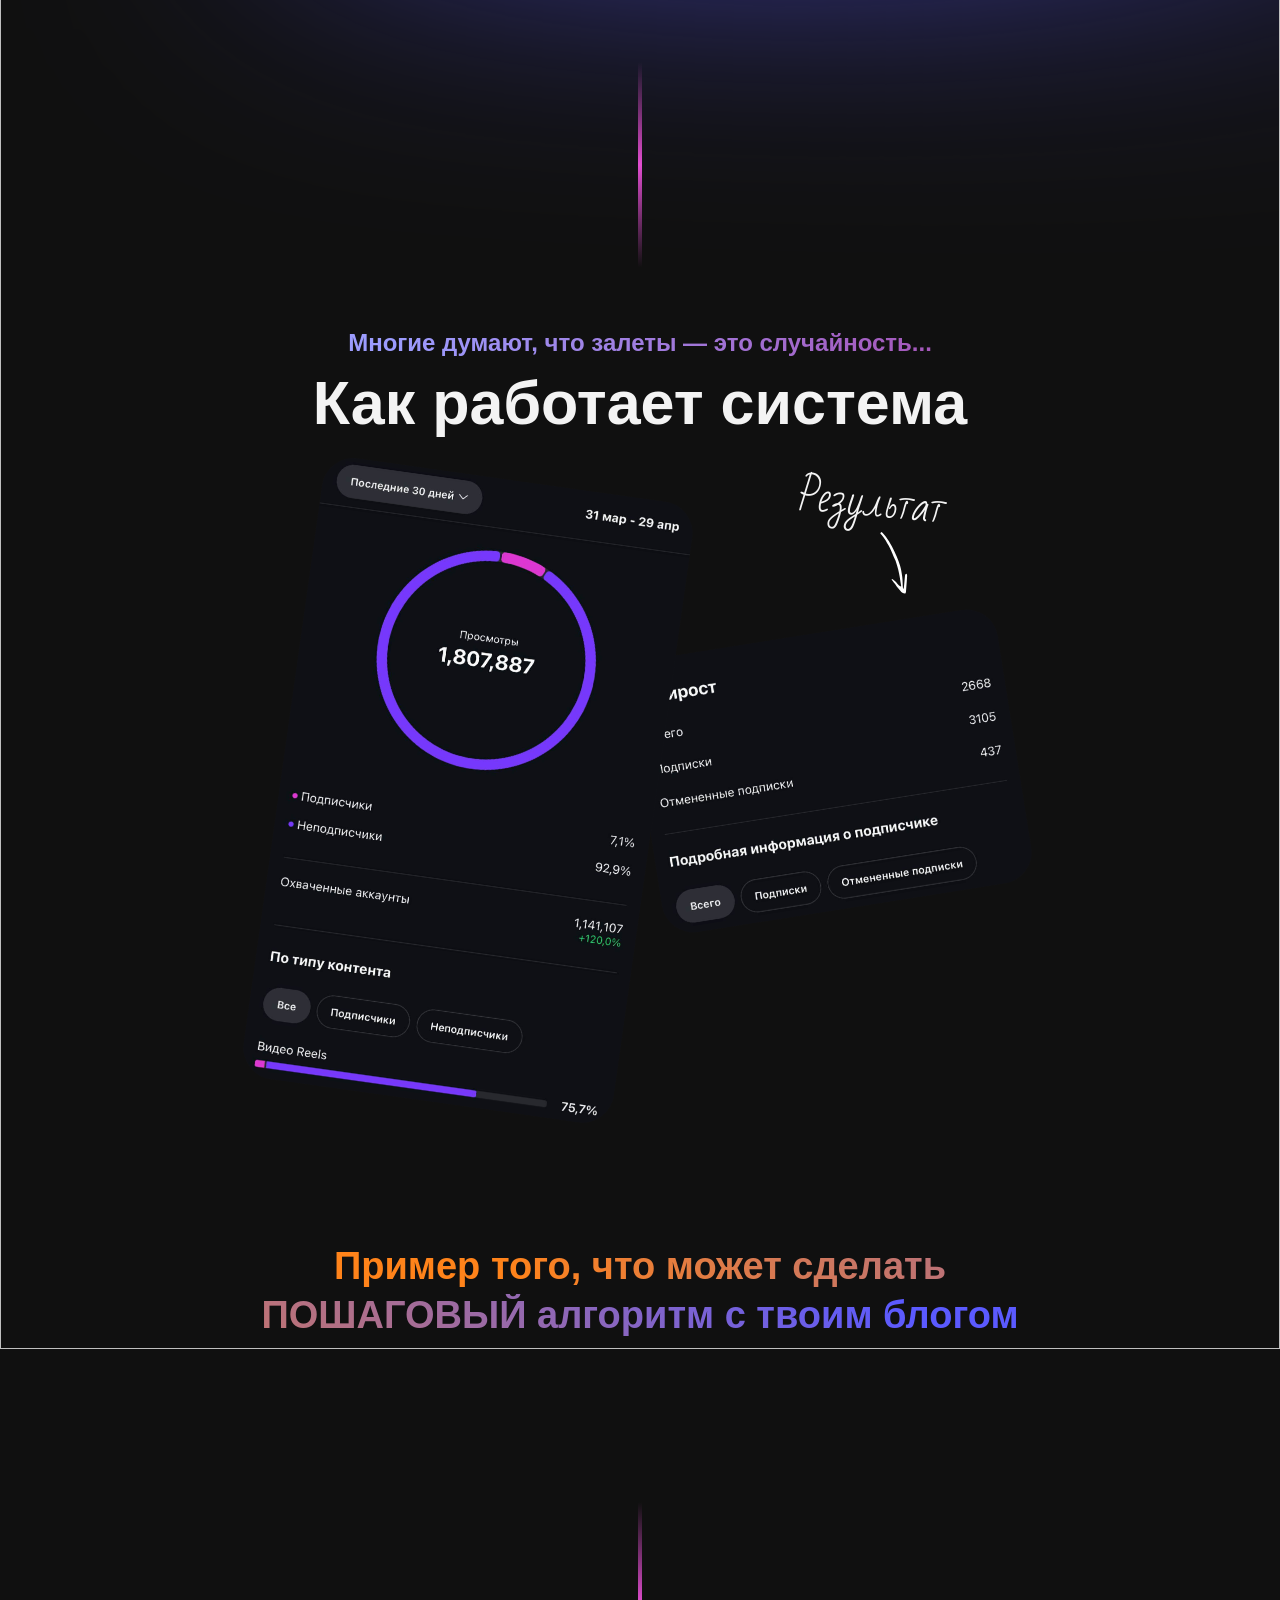
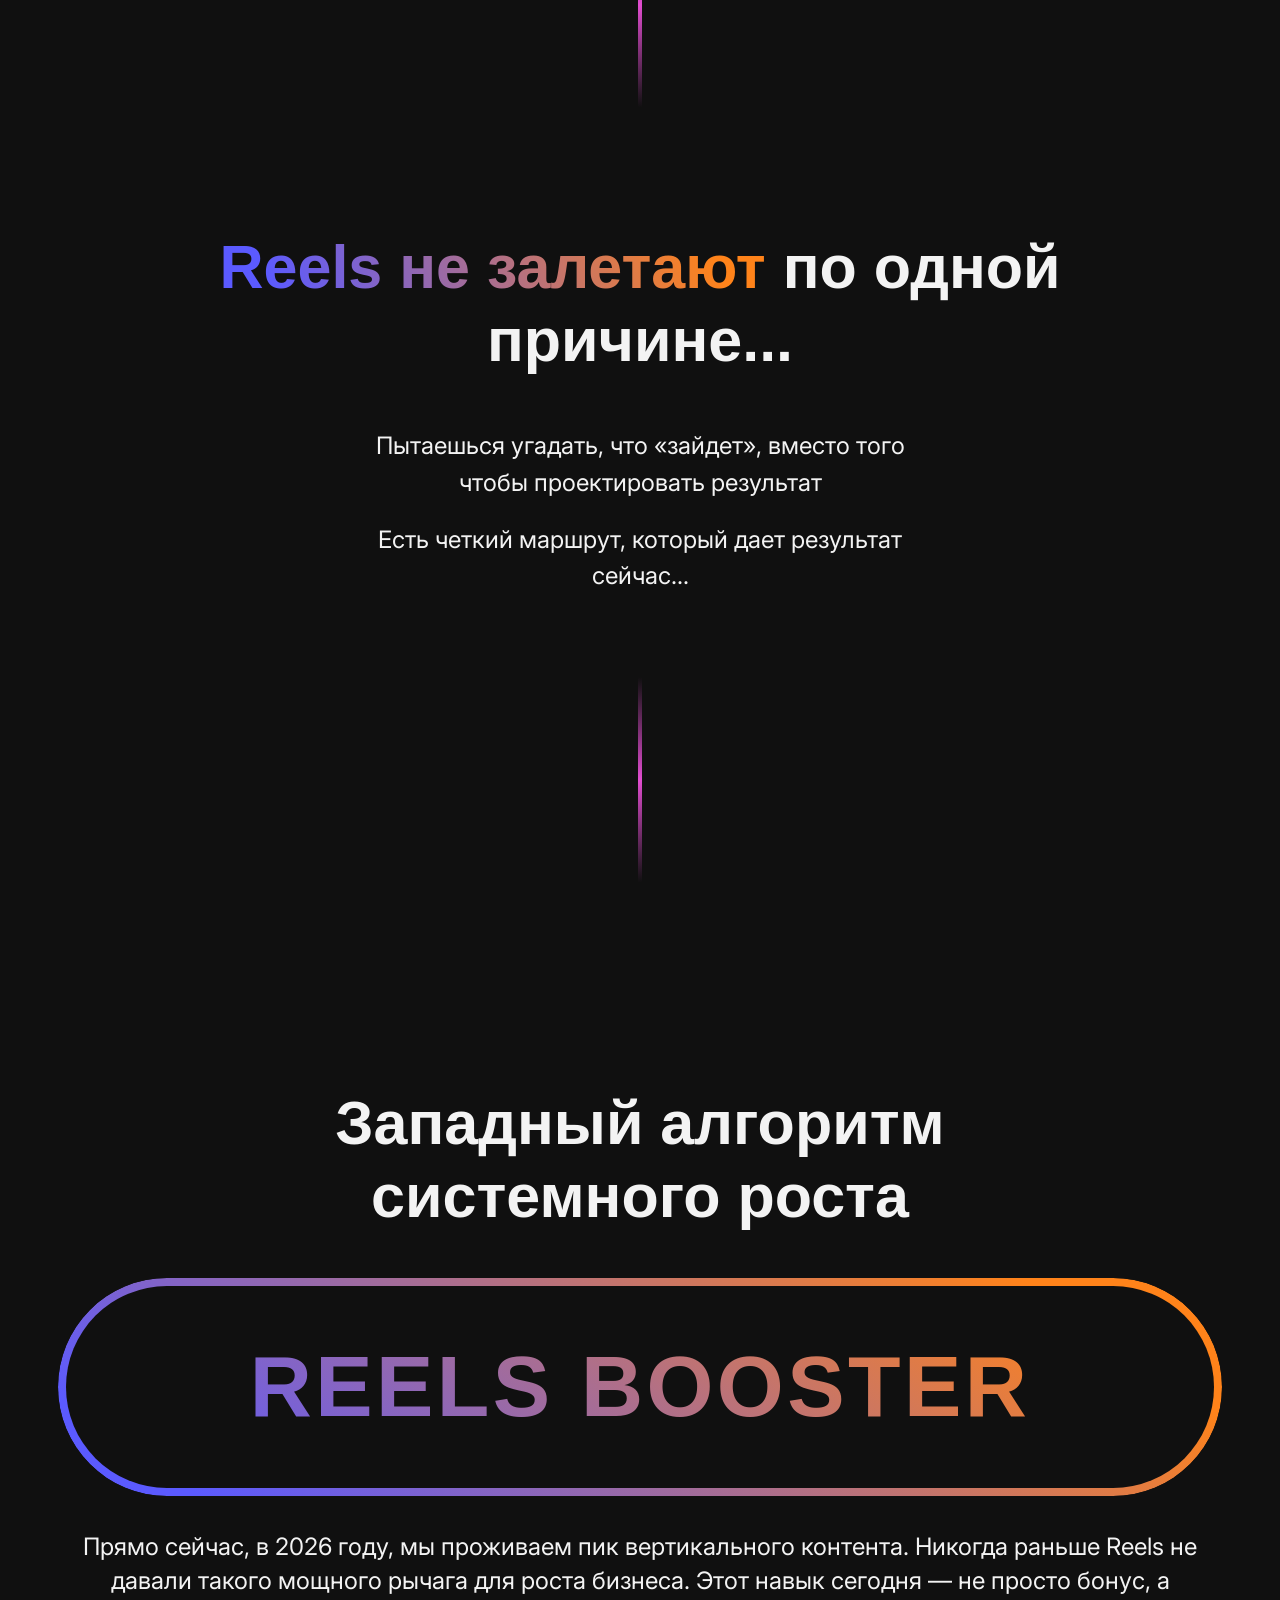
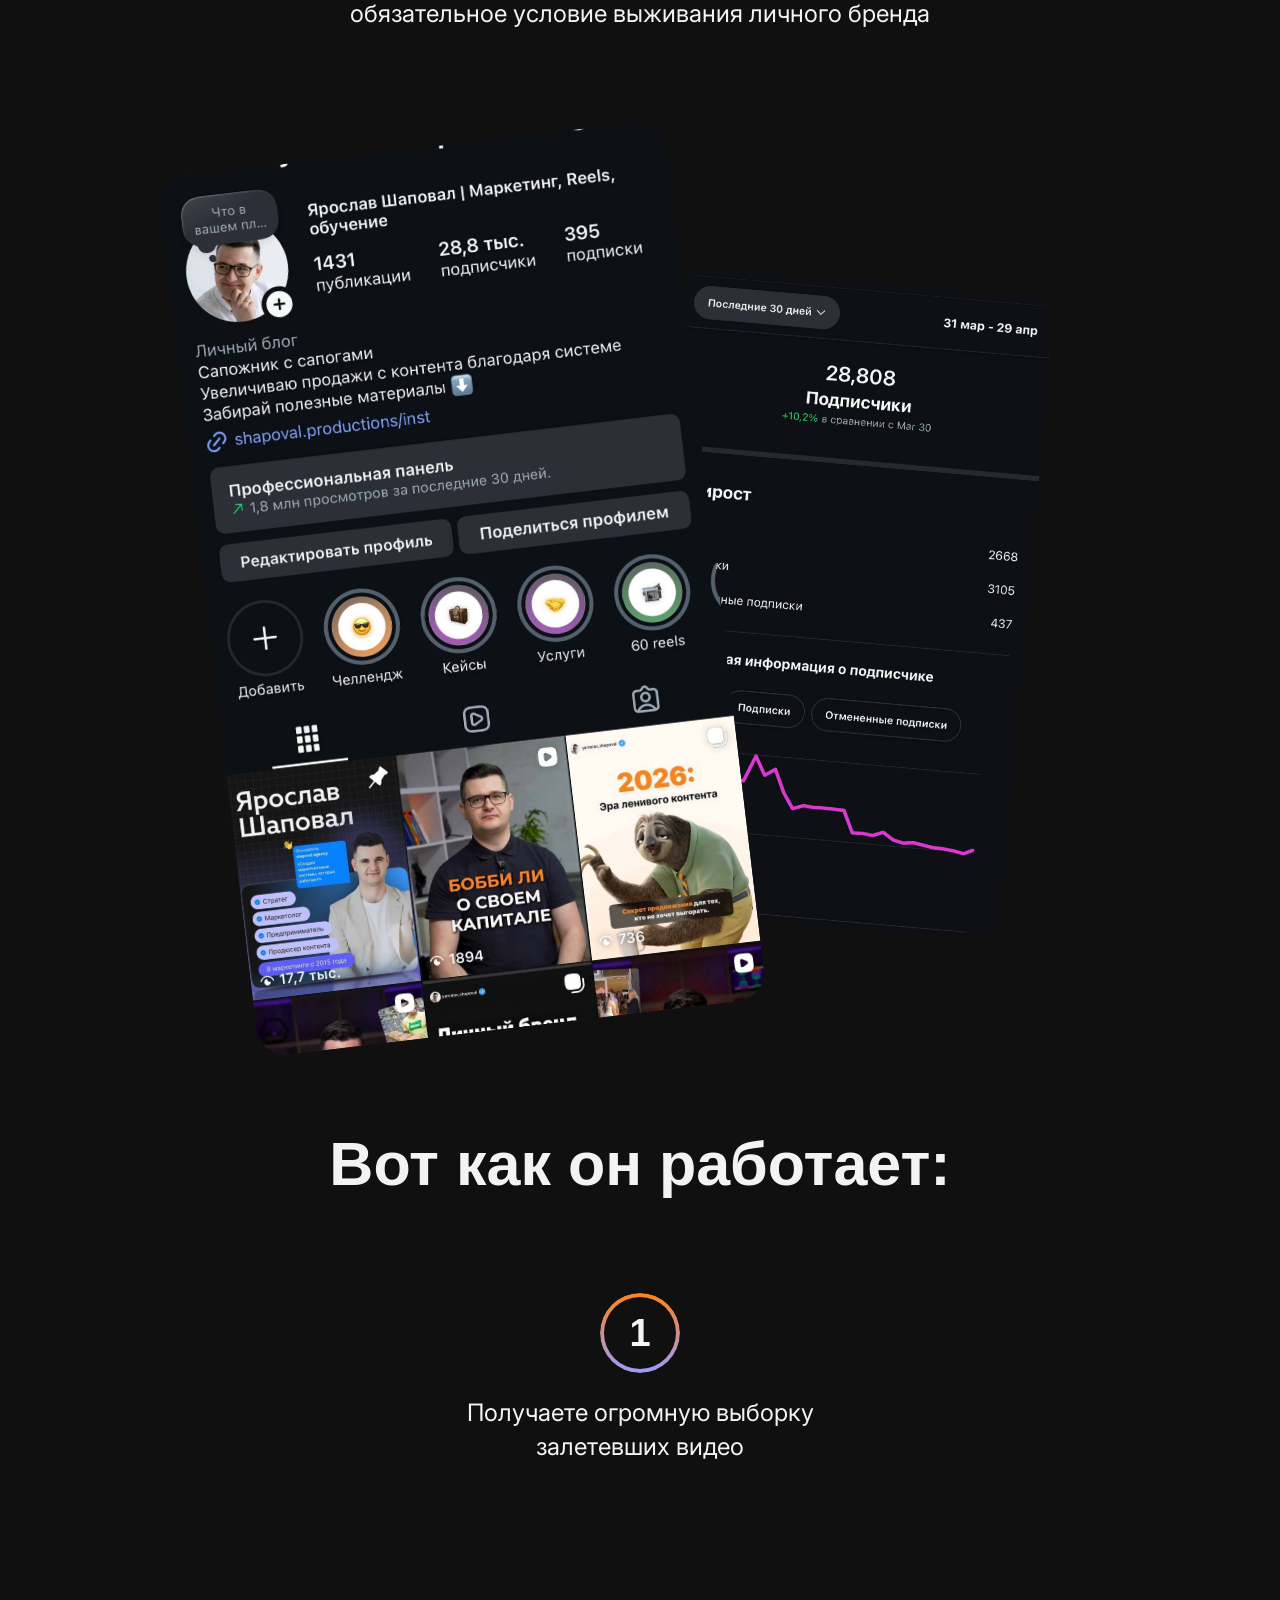
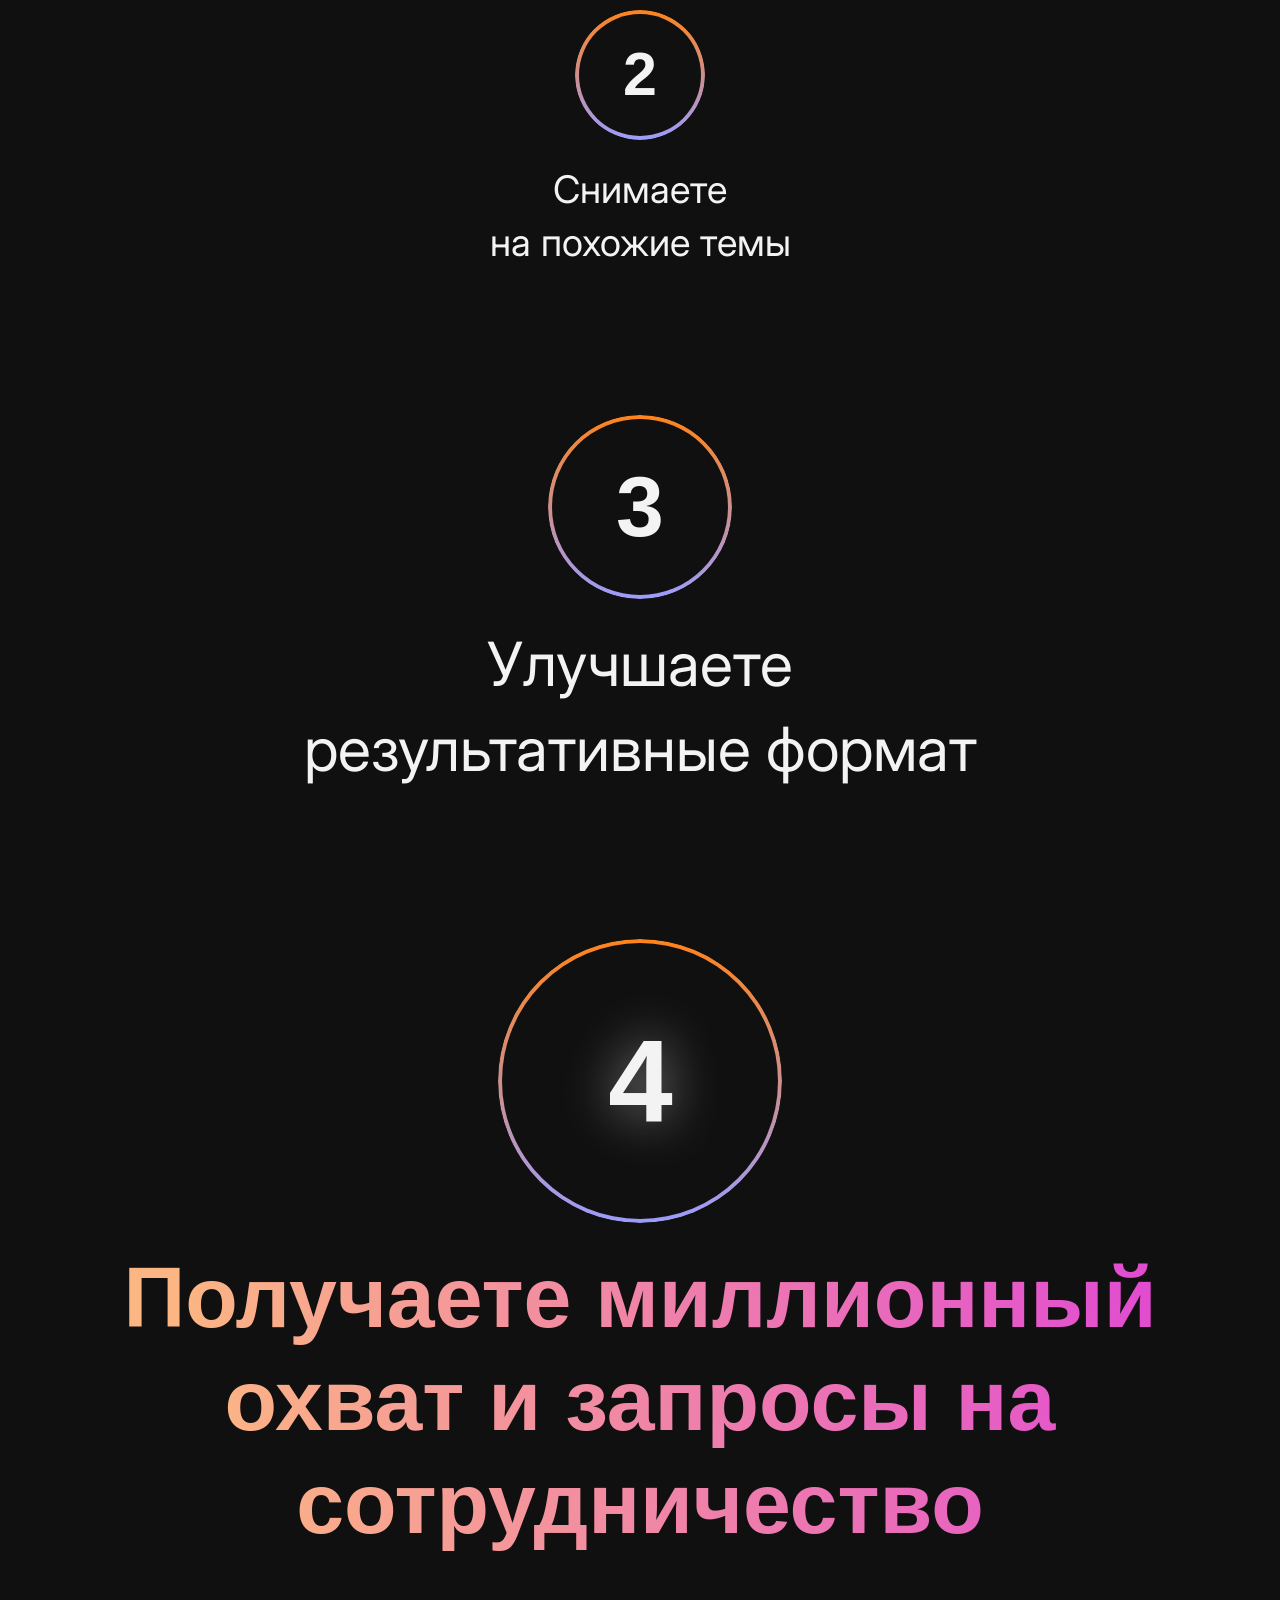
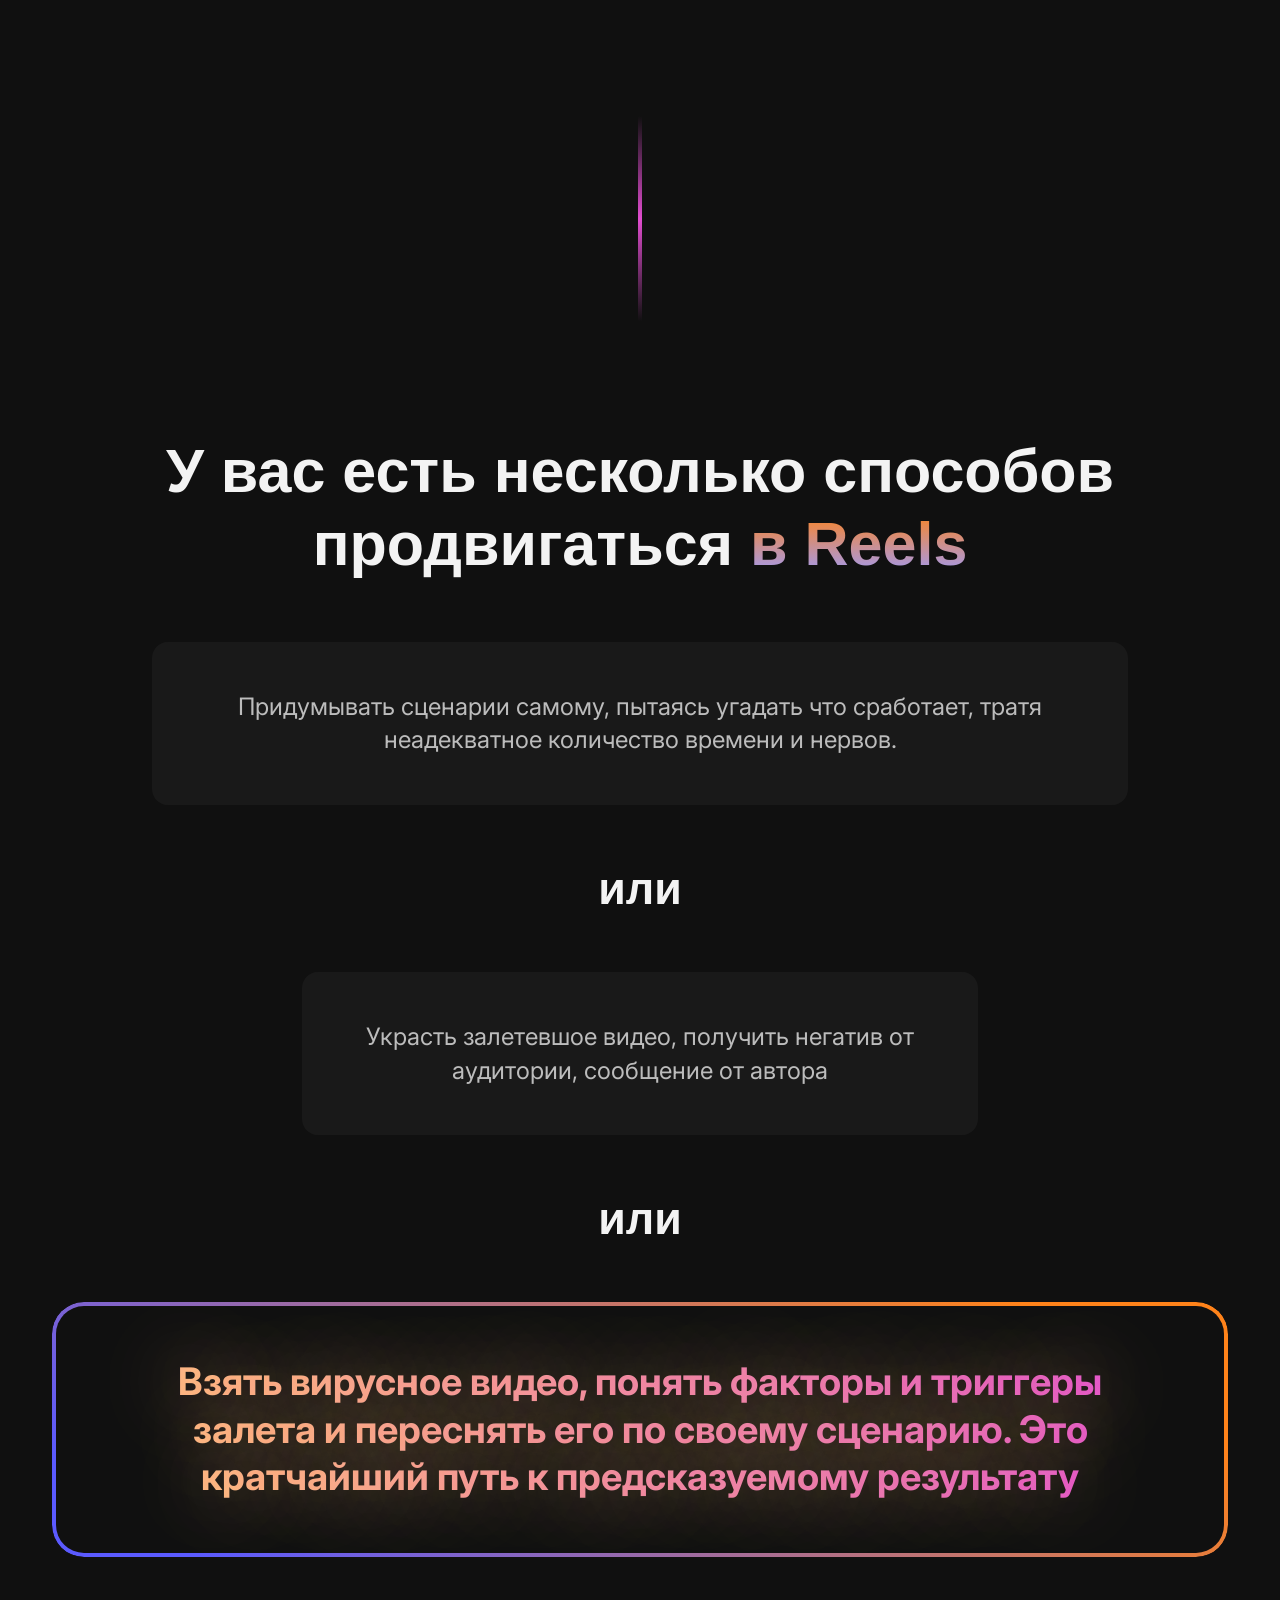
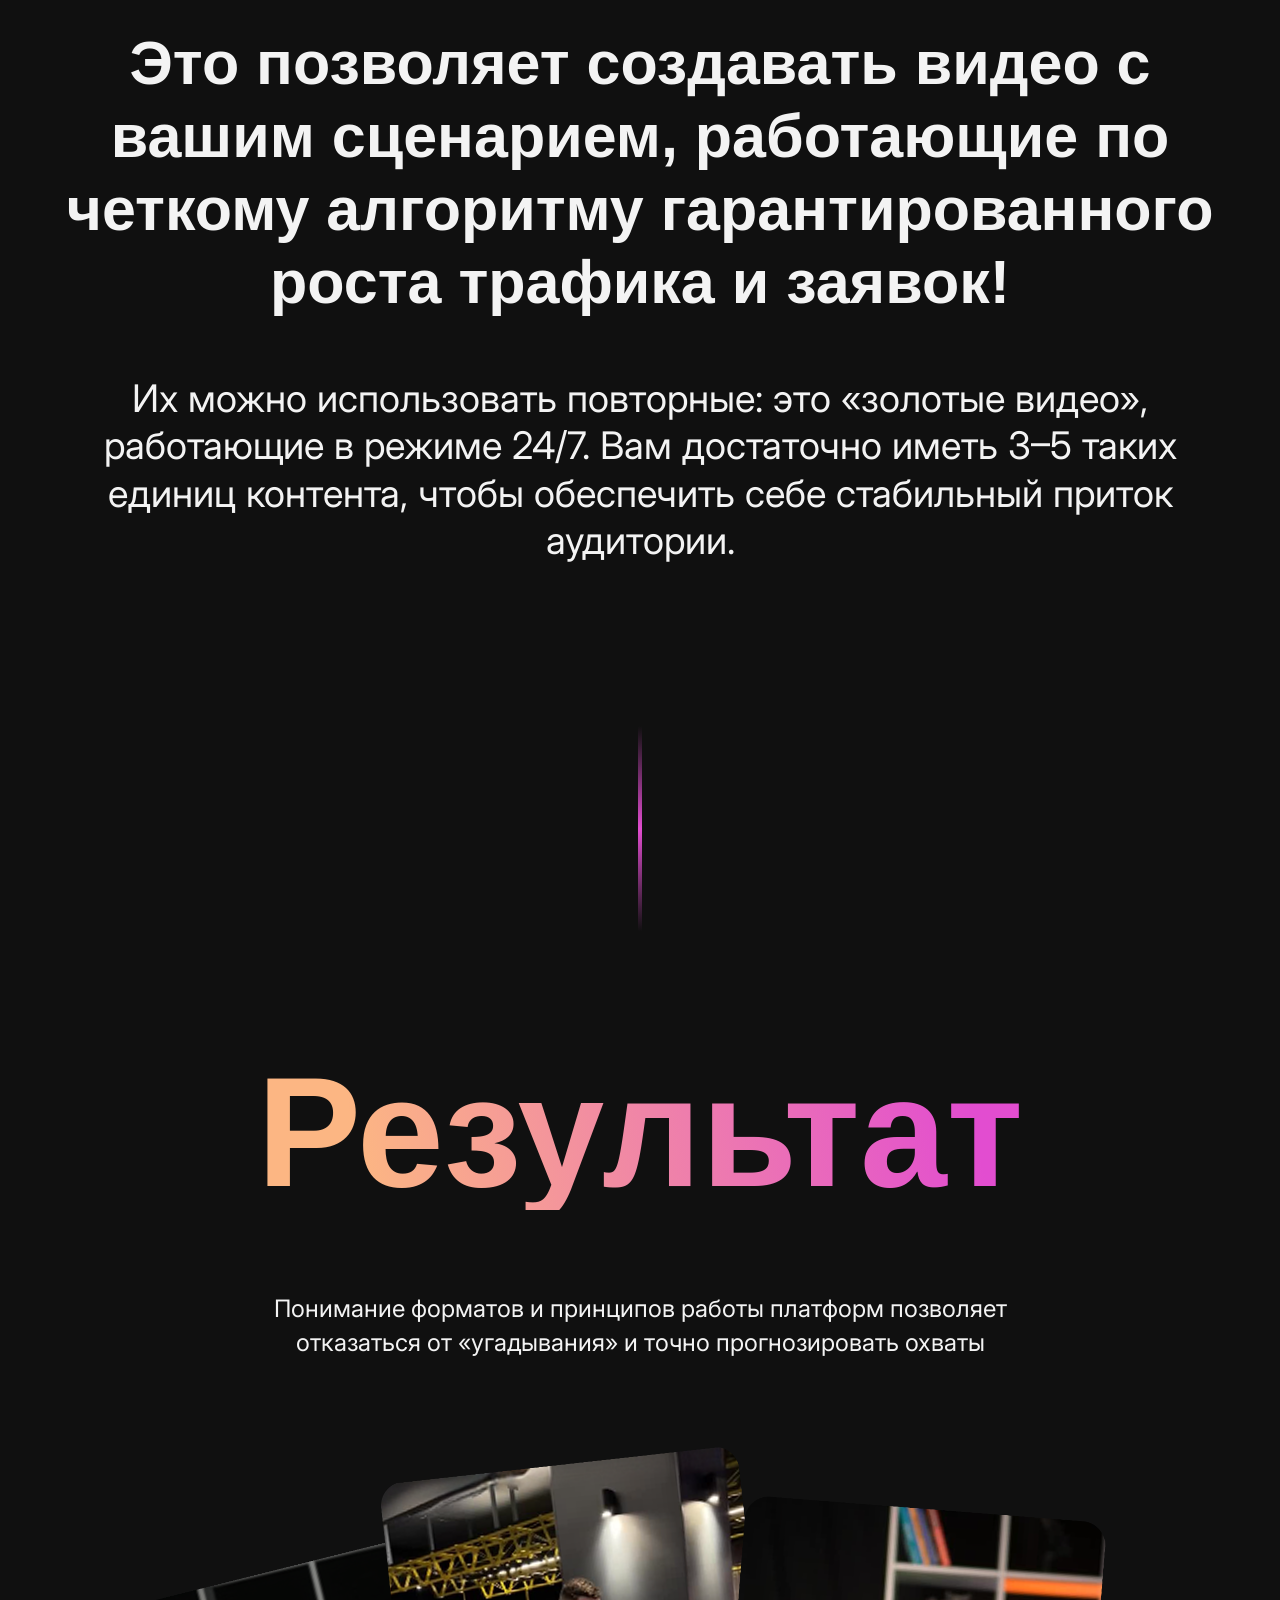
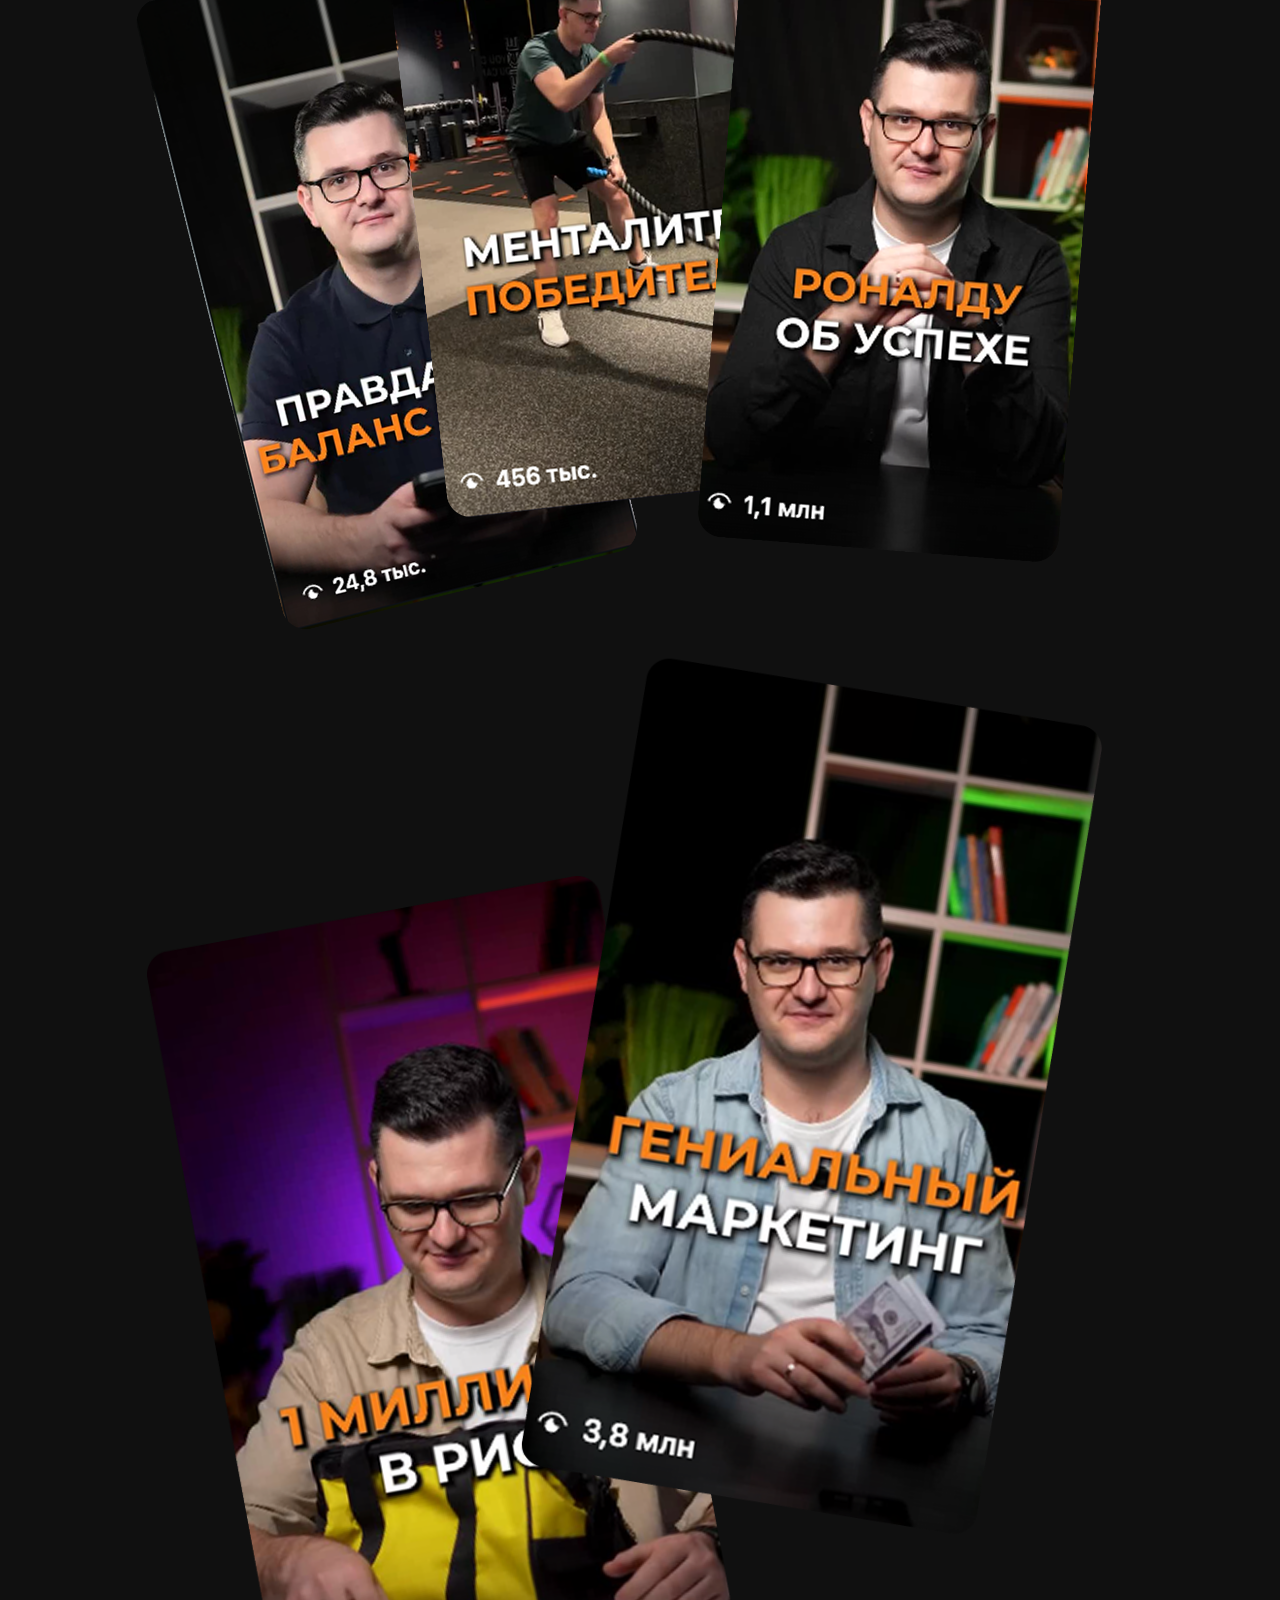
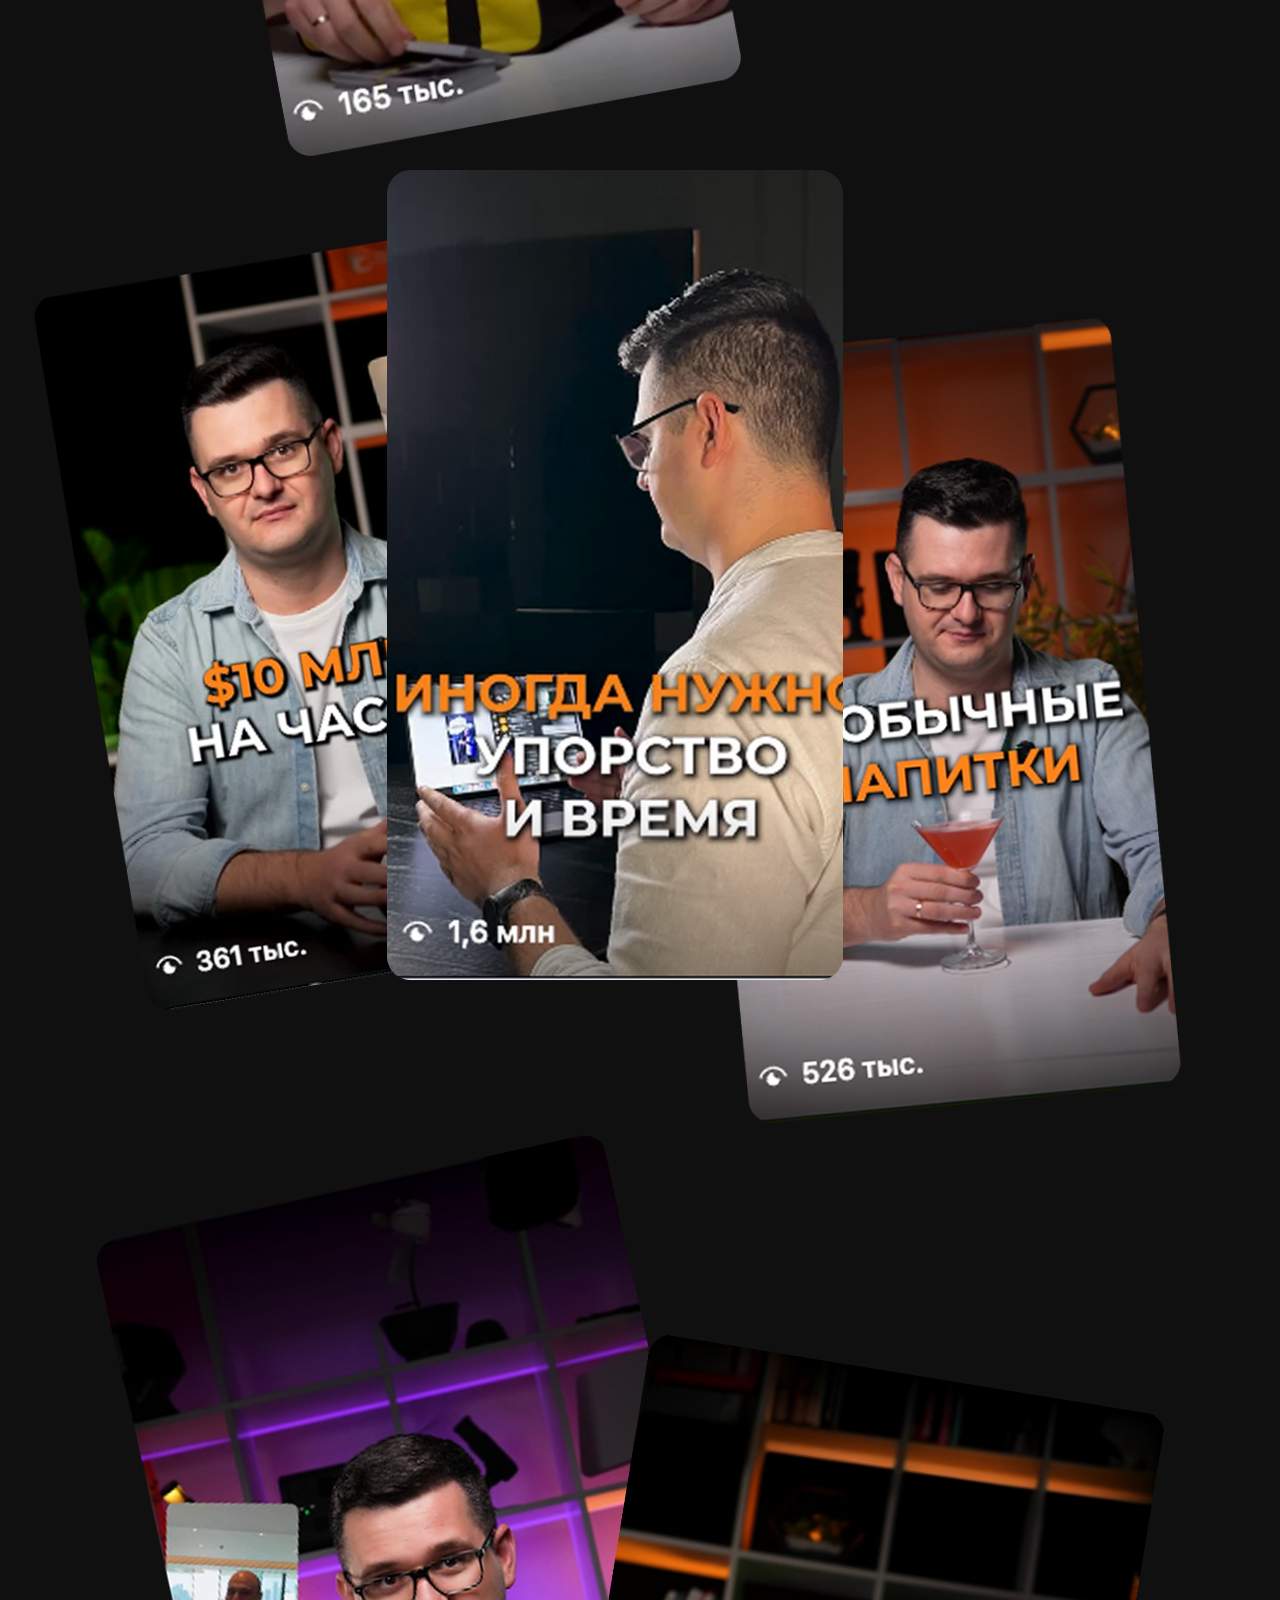
==== commit b7c6563f: "fix" ====
--- a/index.html
+++ b/index.html
@@ -26,6 +26,7 @@
     href="https://fonts.googleapis.com/css2?family=Bad+Script&family=Inter:wght@400;500;700&family=Manrope:wght@400;500;700;800&family=Oswald:wght@500;700&display=swap"
     rel="stylesheet">
   <link rel="stylesheet" href="https://use.typekit.net/ytp3bxc.css">
+  <link rel="icon" type="image/svg+xml" href="./assets/image/favicon.svg" />
   <link rel="stylesheet" href="./styles.css" />
 </head>
 
--- a/styles.css
+++ b/styles.css
@@ -1825,8 +1825,8 @@
 
 .faq__body {
   padding: 0 22px 18px;
-  color: var(--c-text-75);
-  font-size: clamp(13px, 3.2vw, 14px);
+  color: #f3f3f3;
+  font-size: clamp(16px, 3.2vw, 24px);
   line-height: 1.55;
 }
 
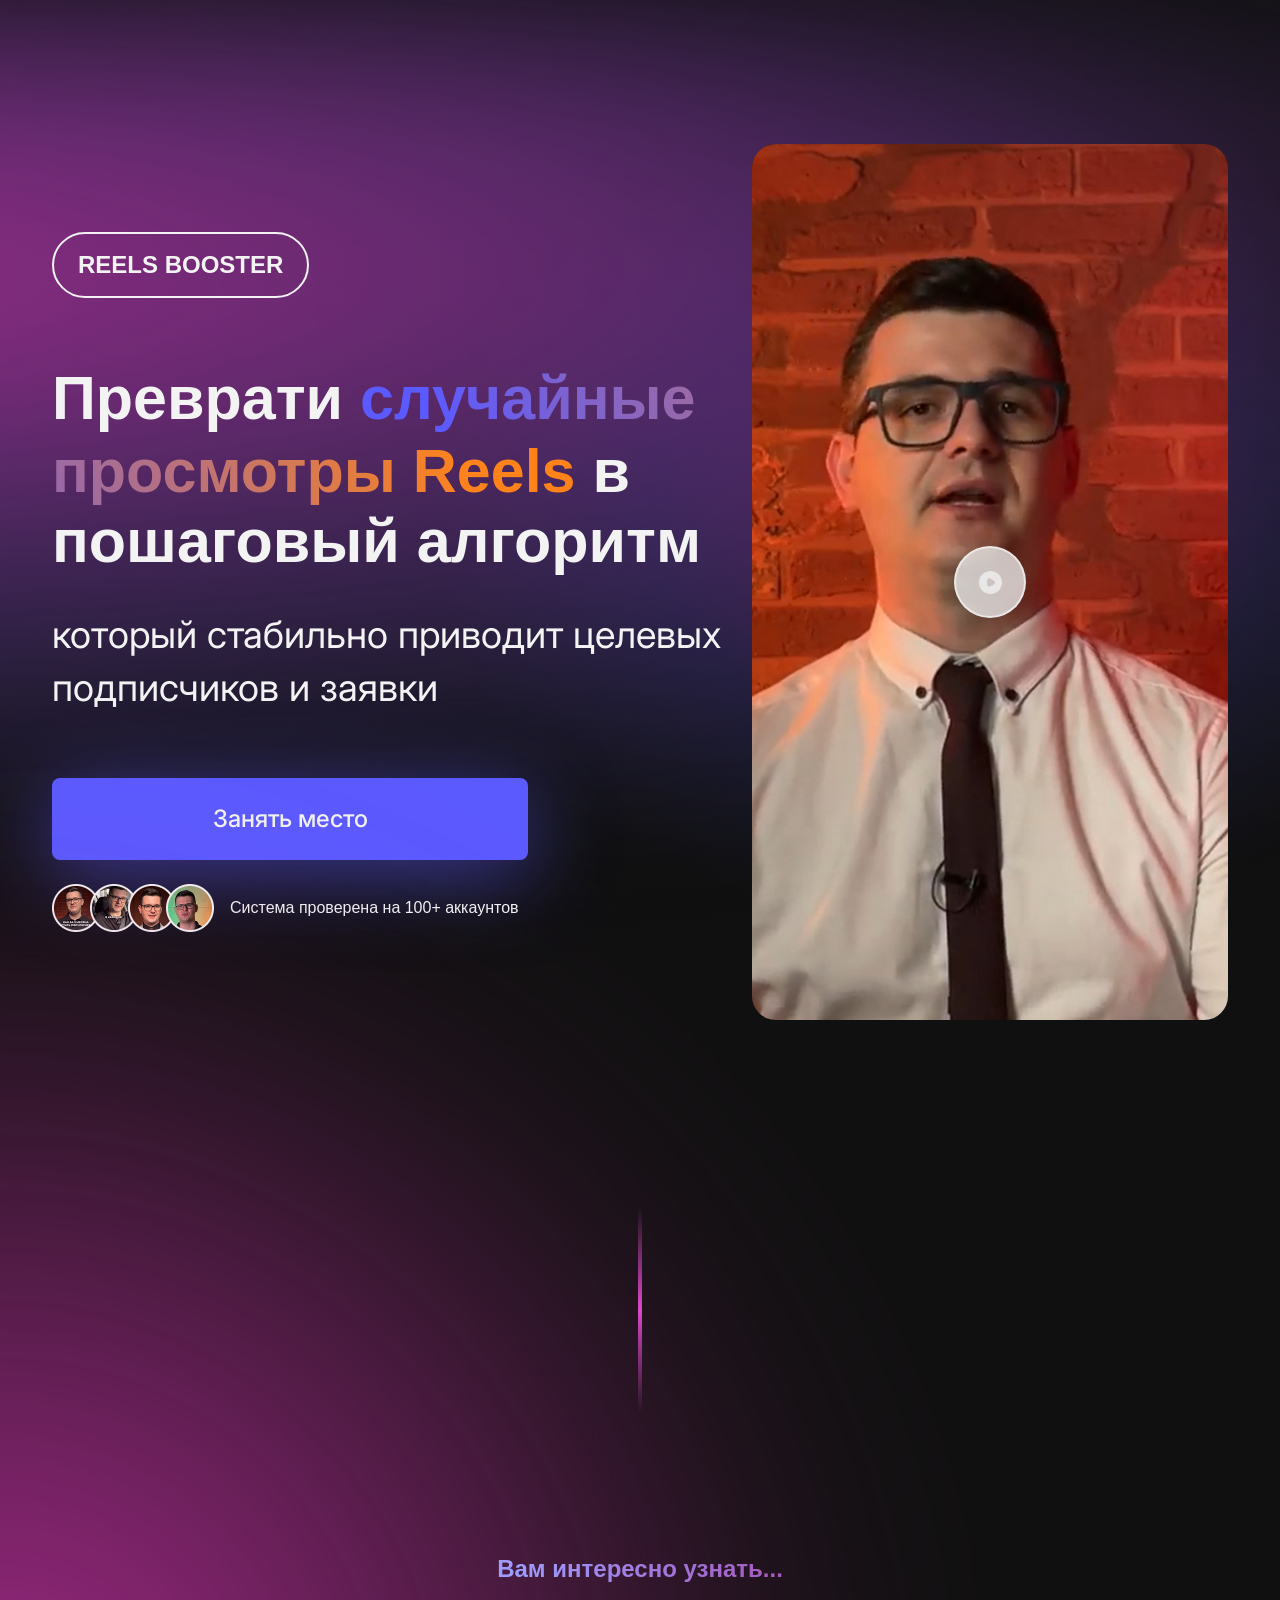
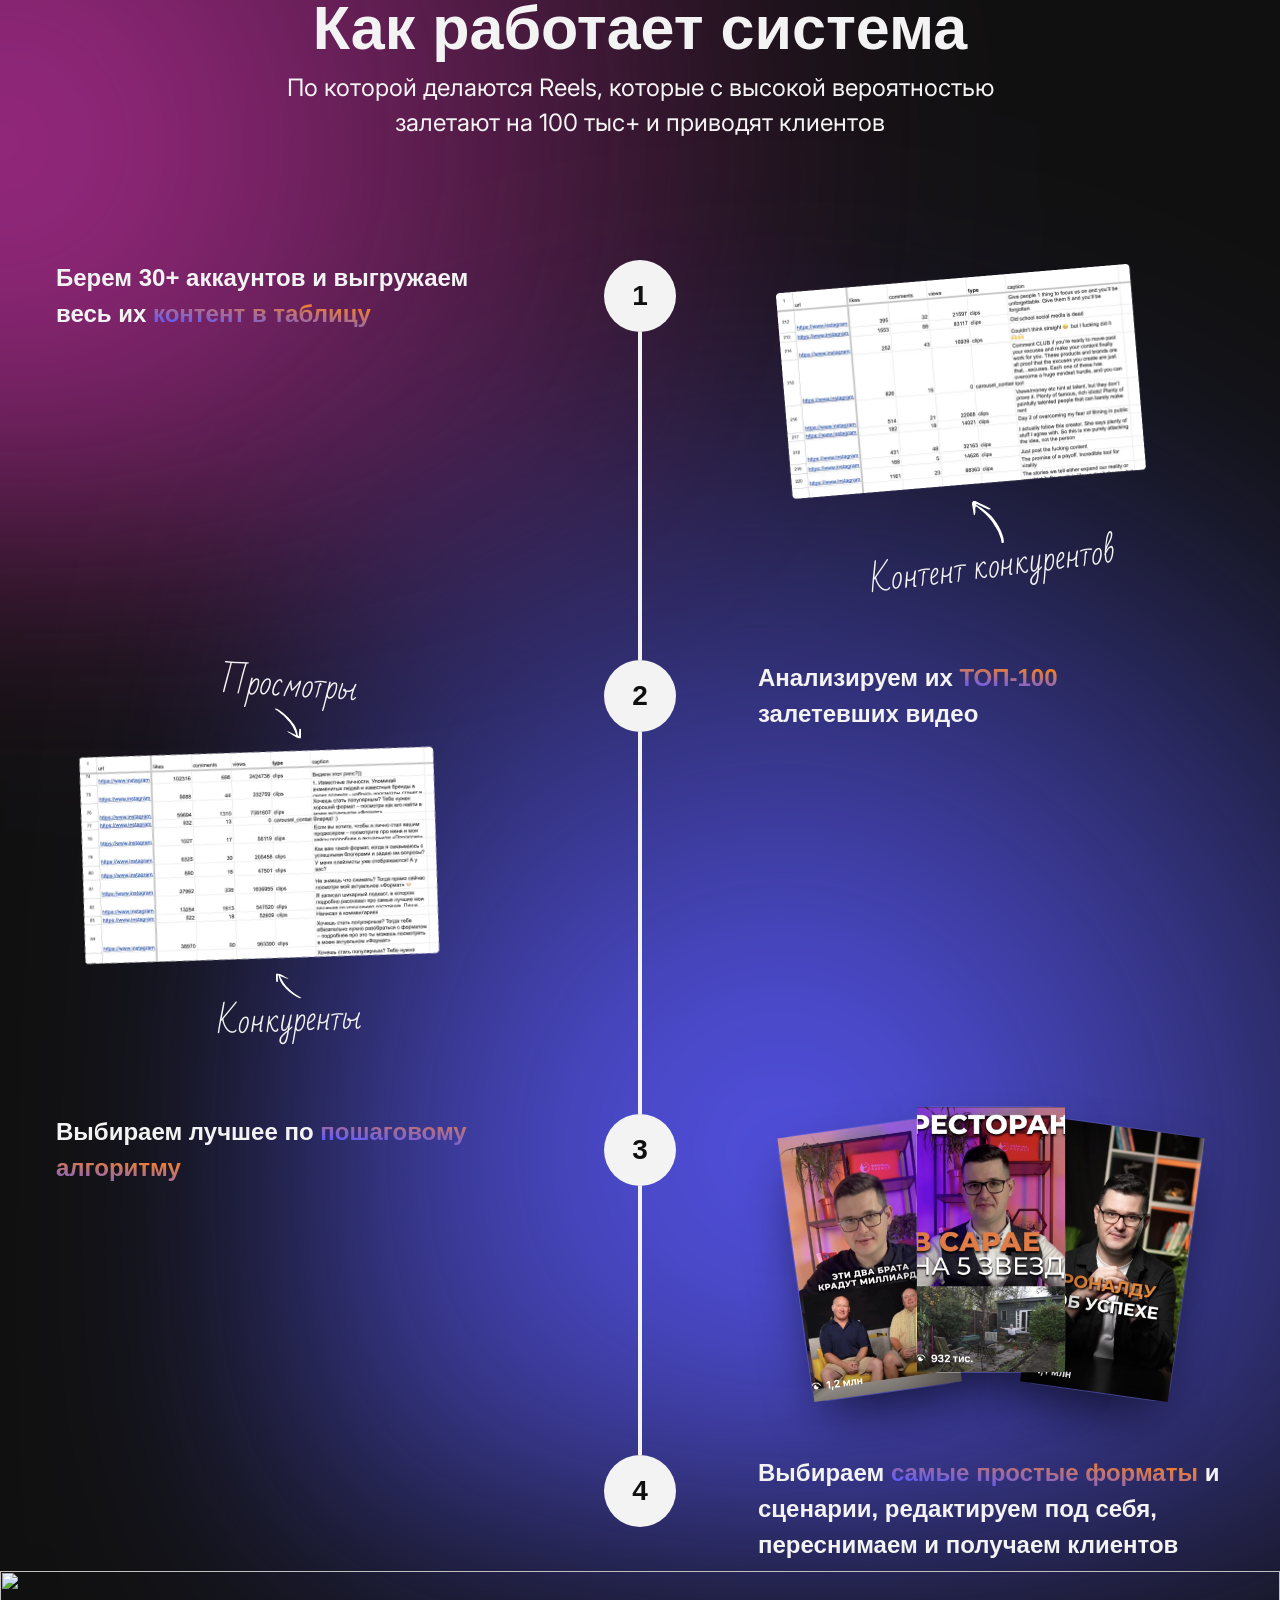
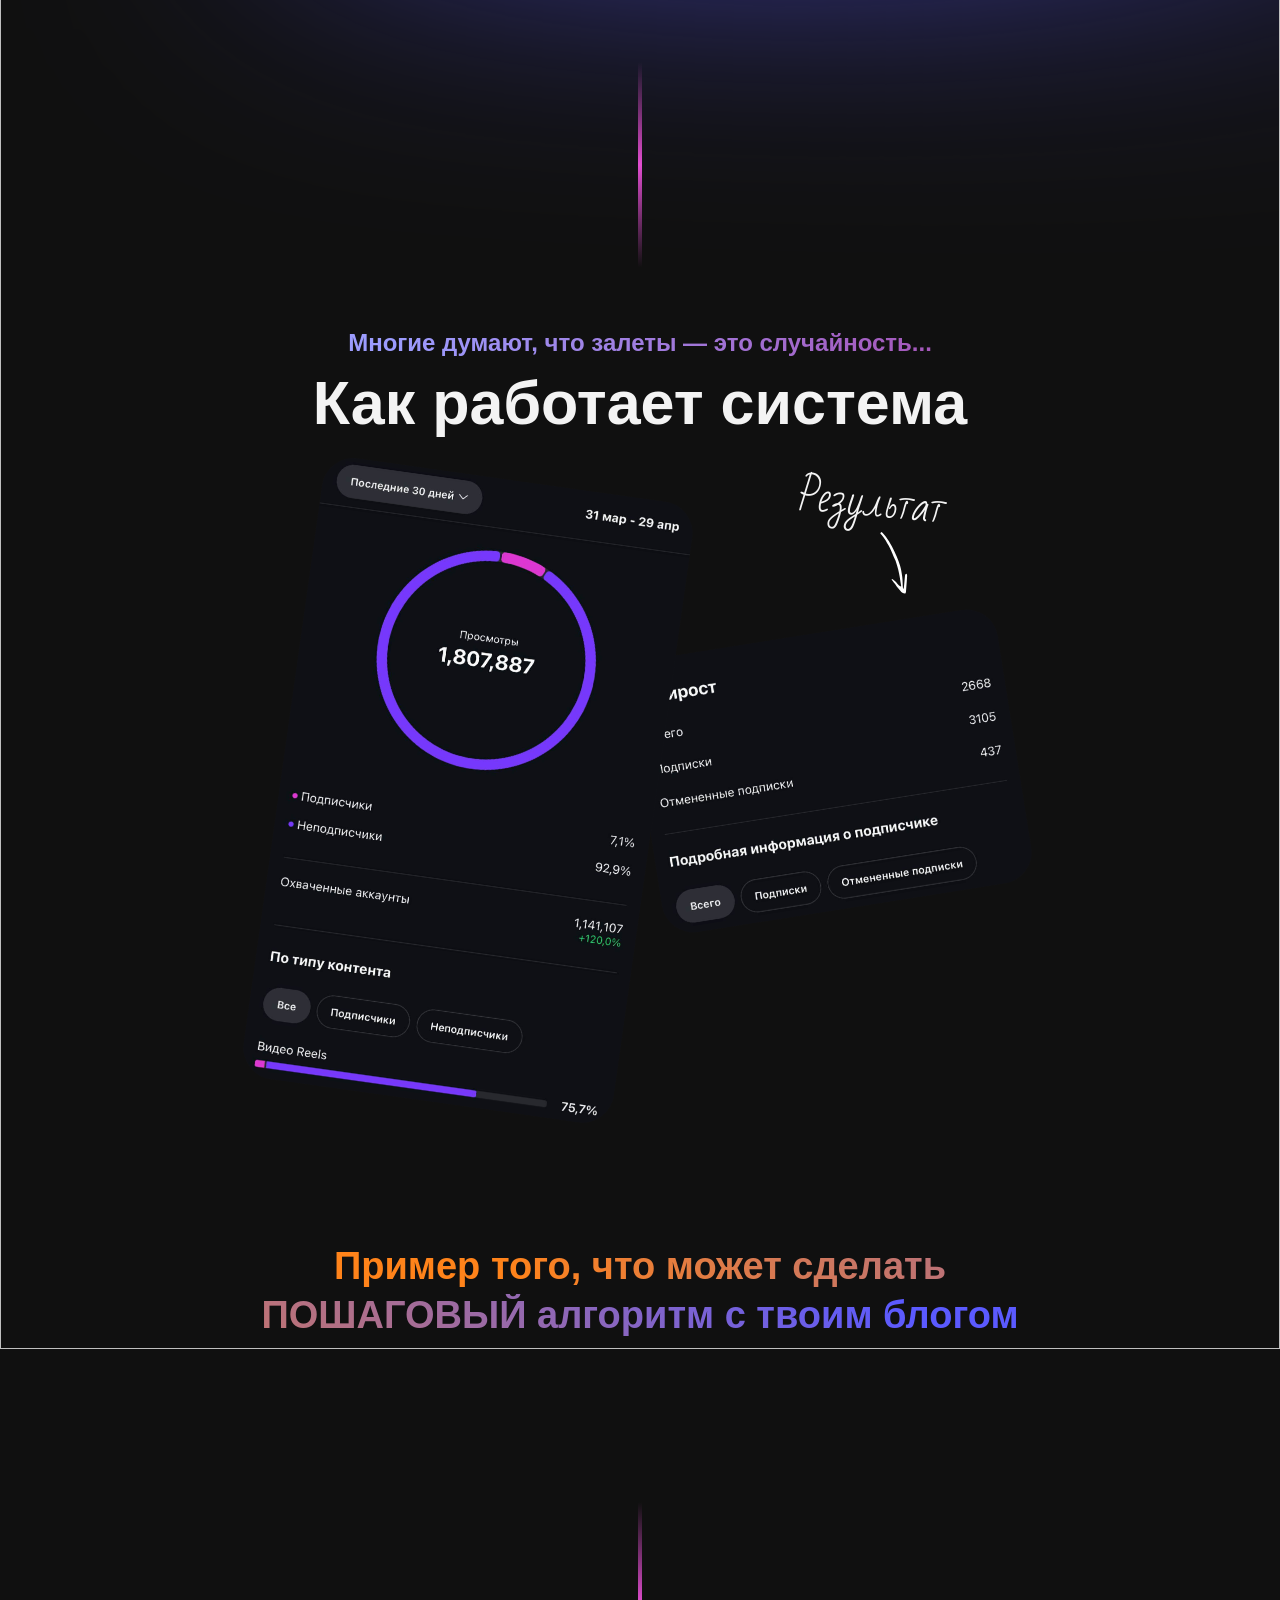
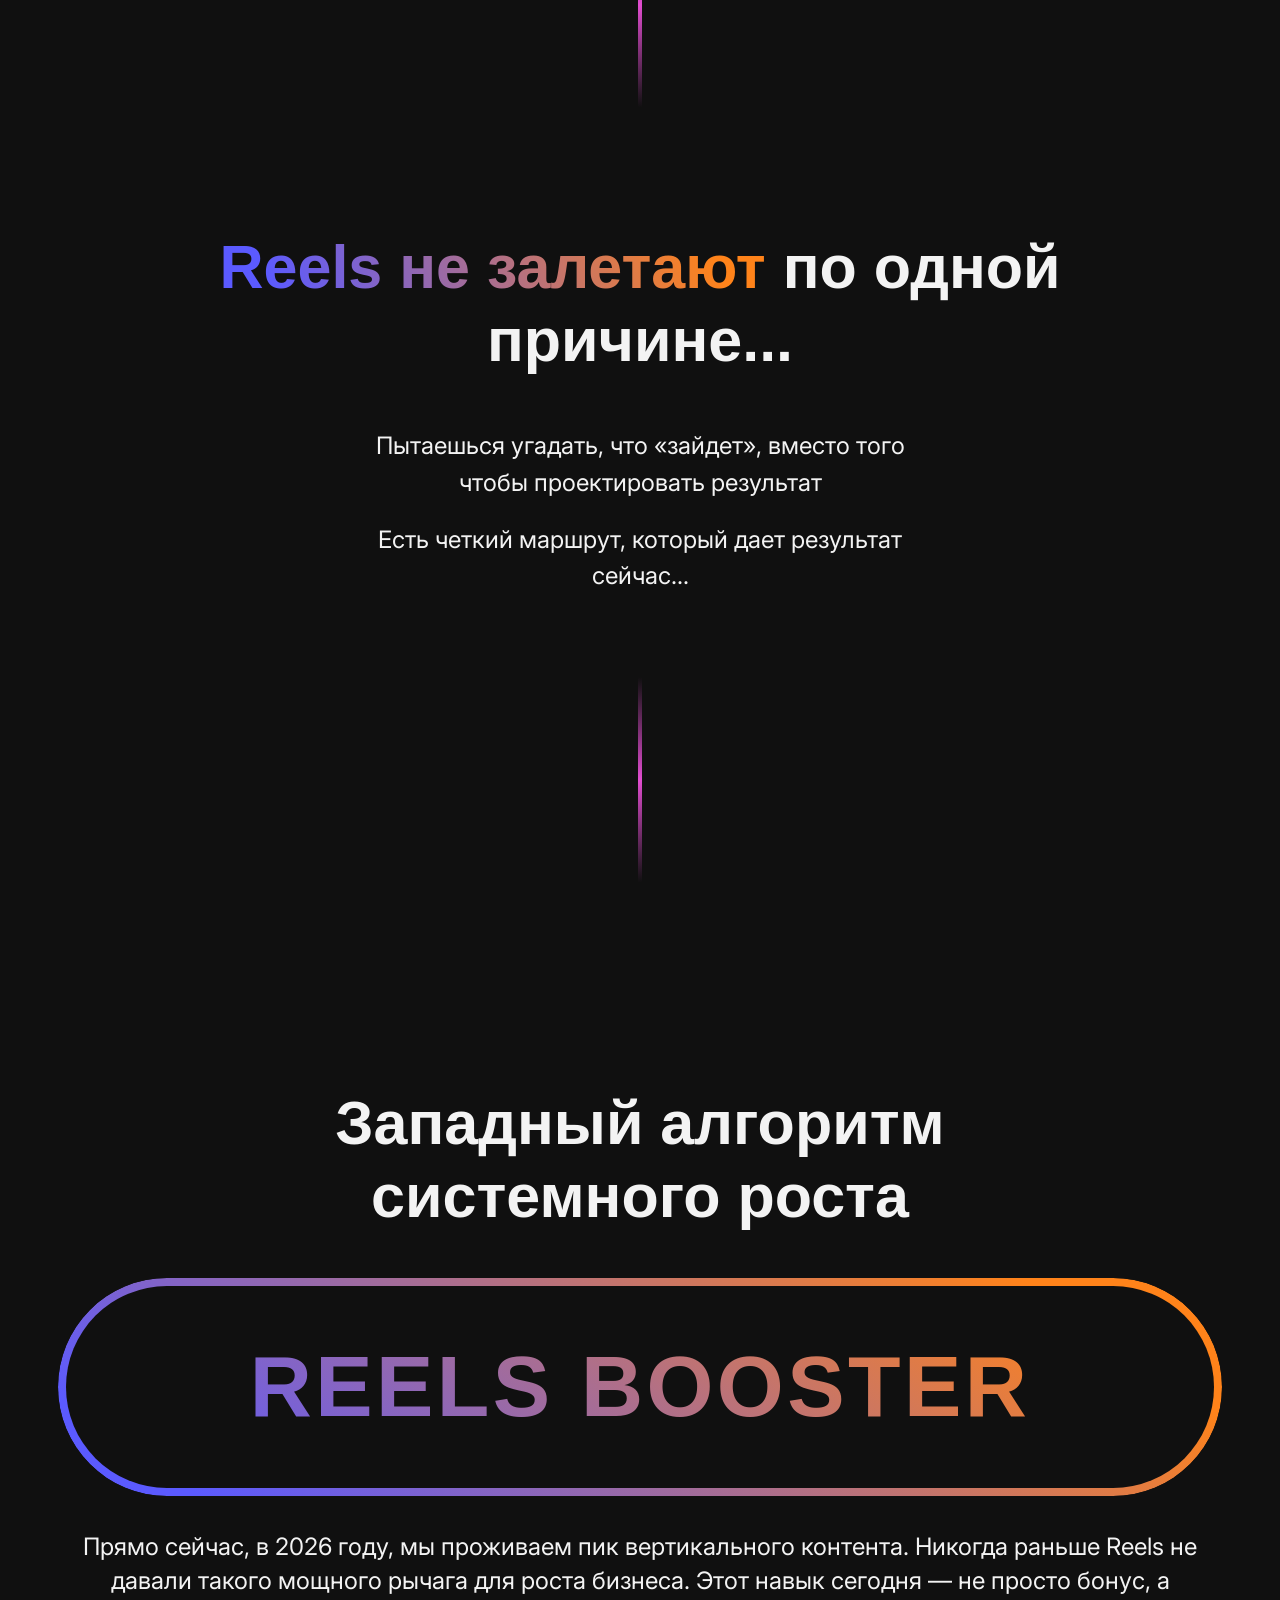
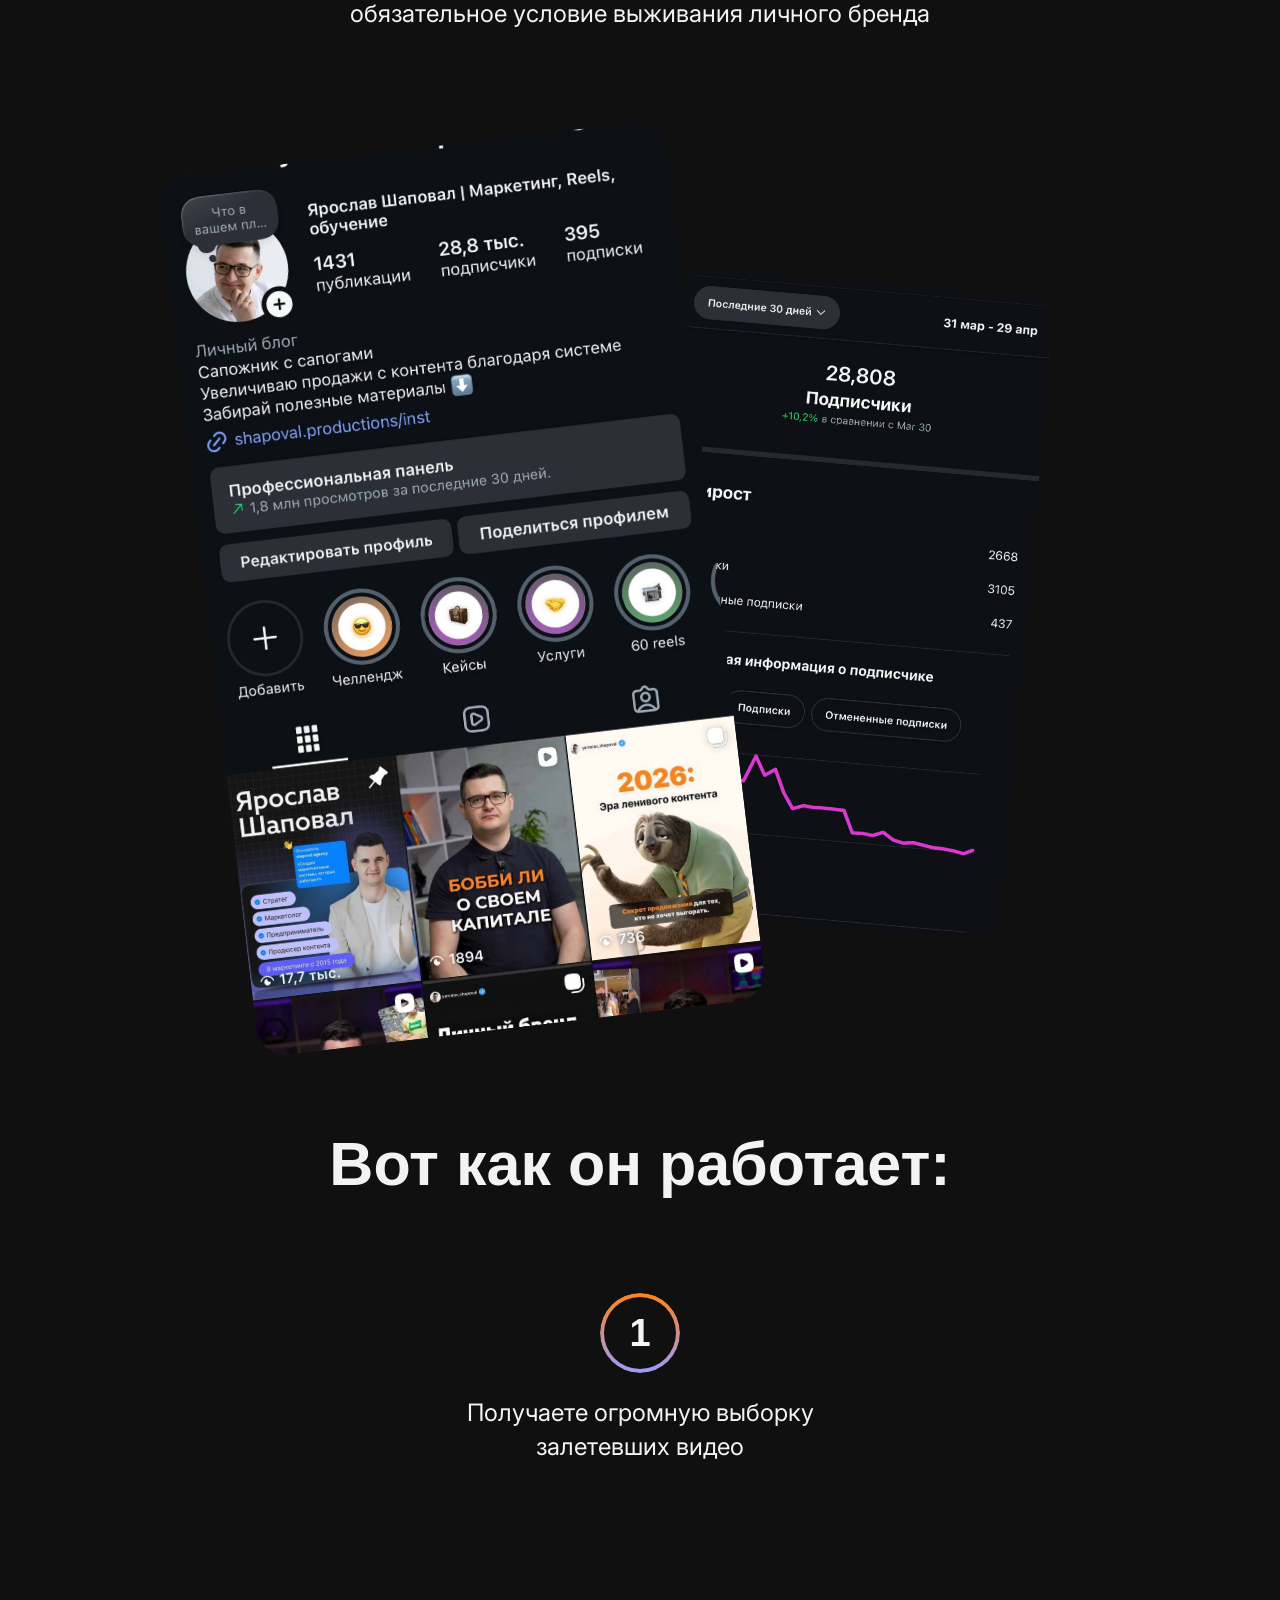
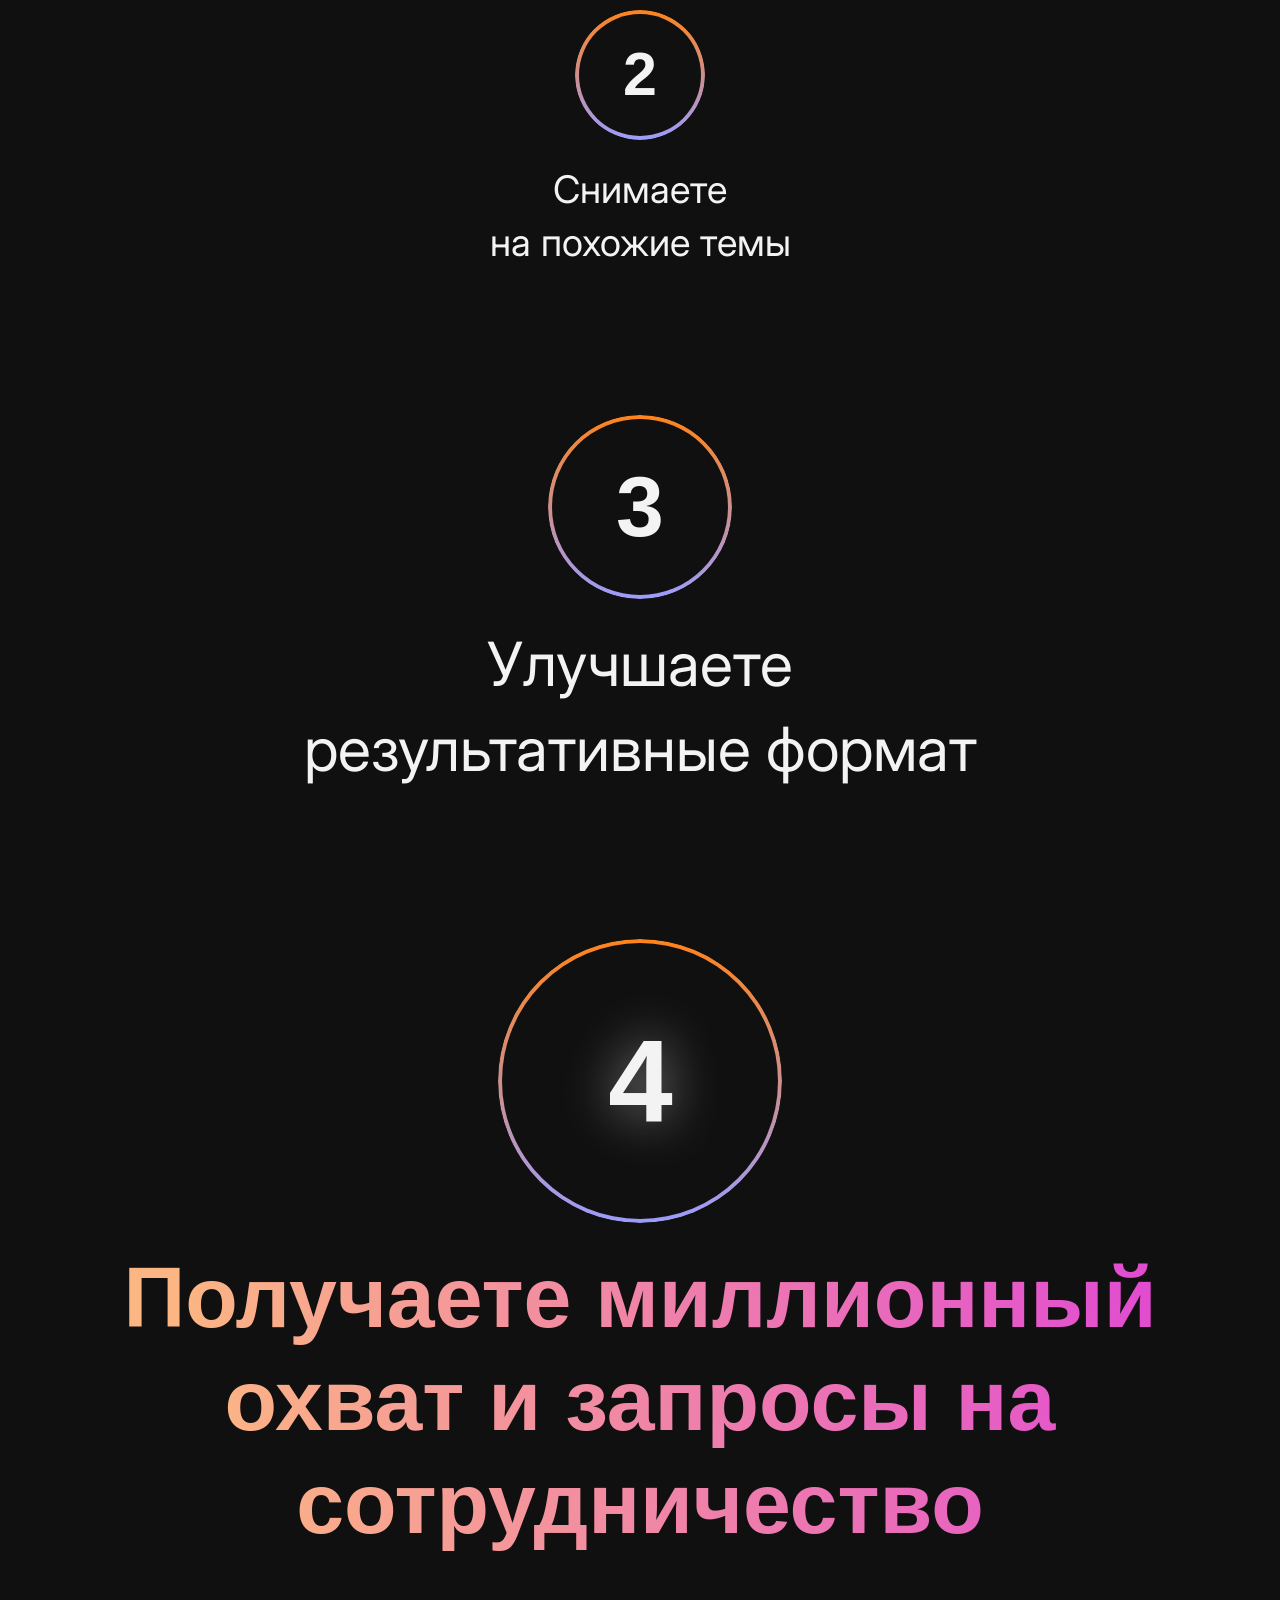
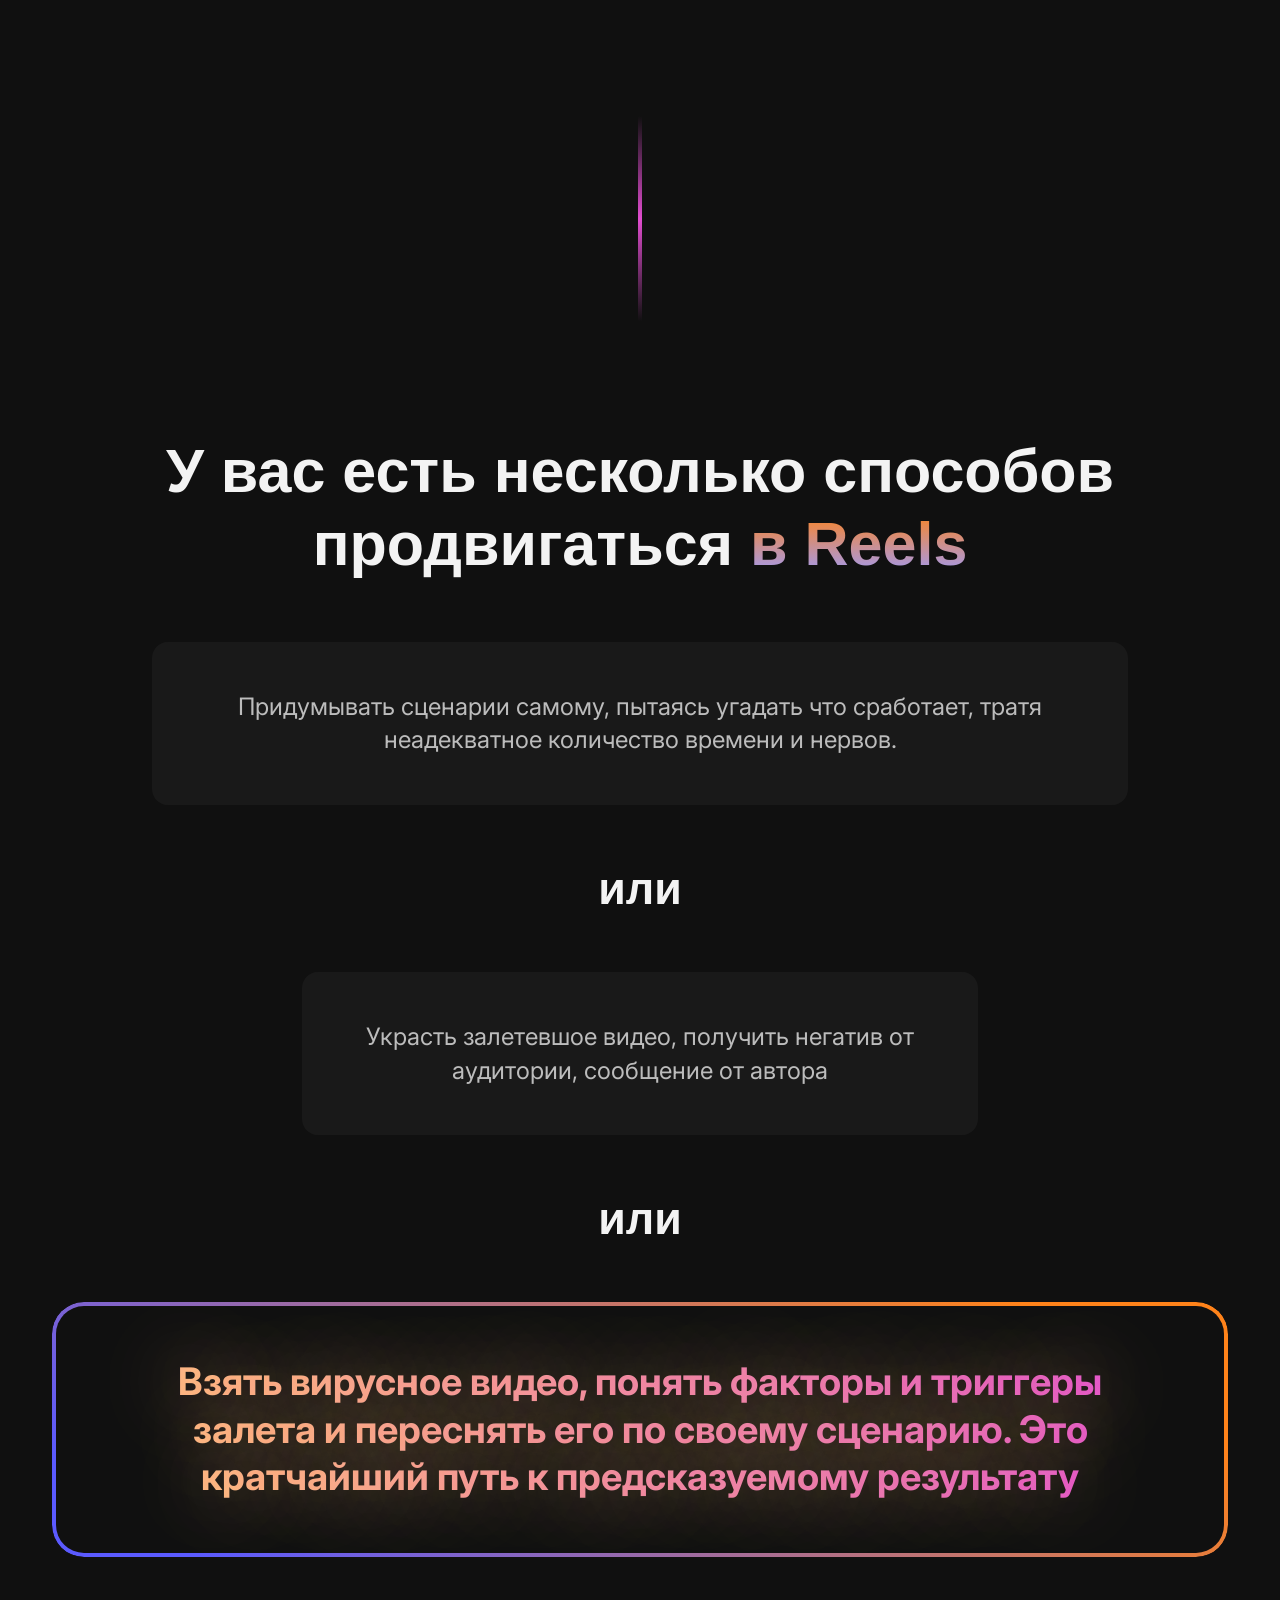
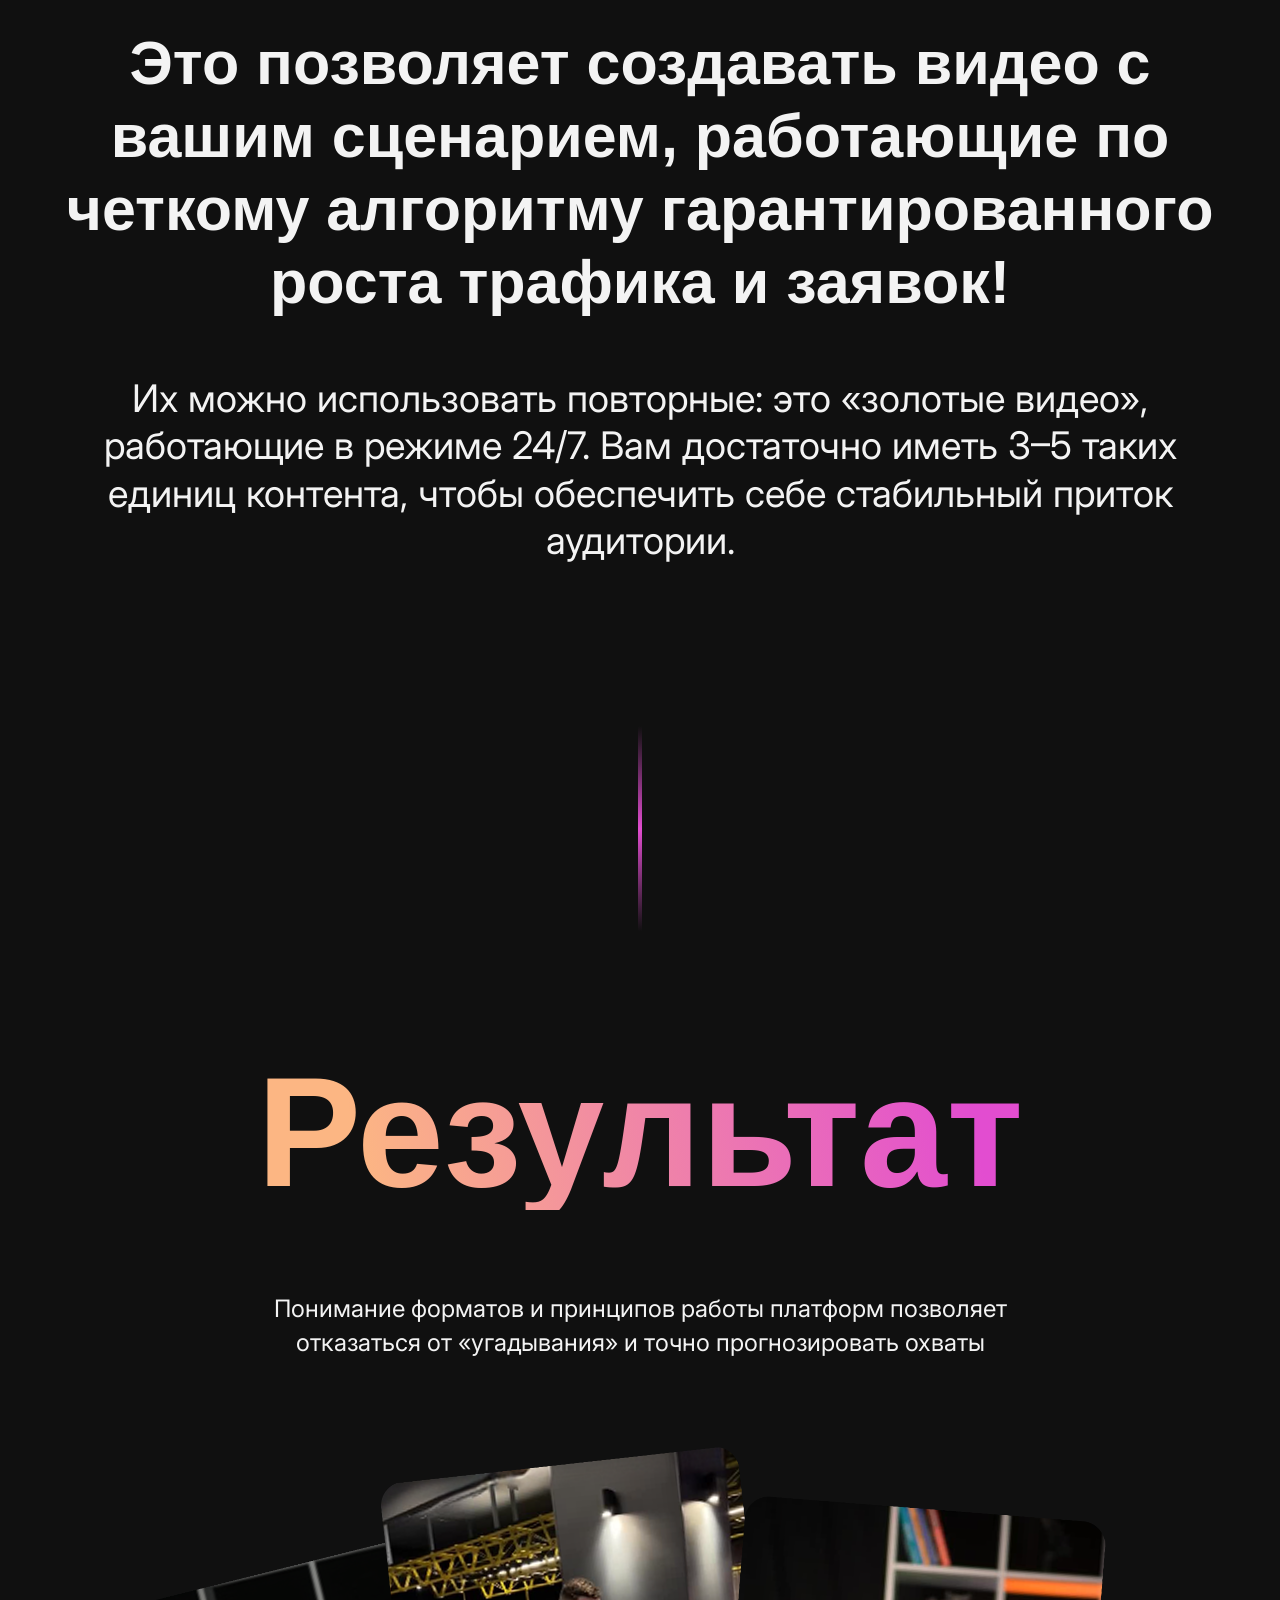
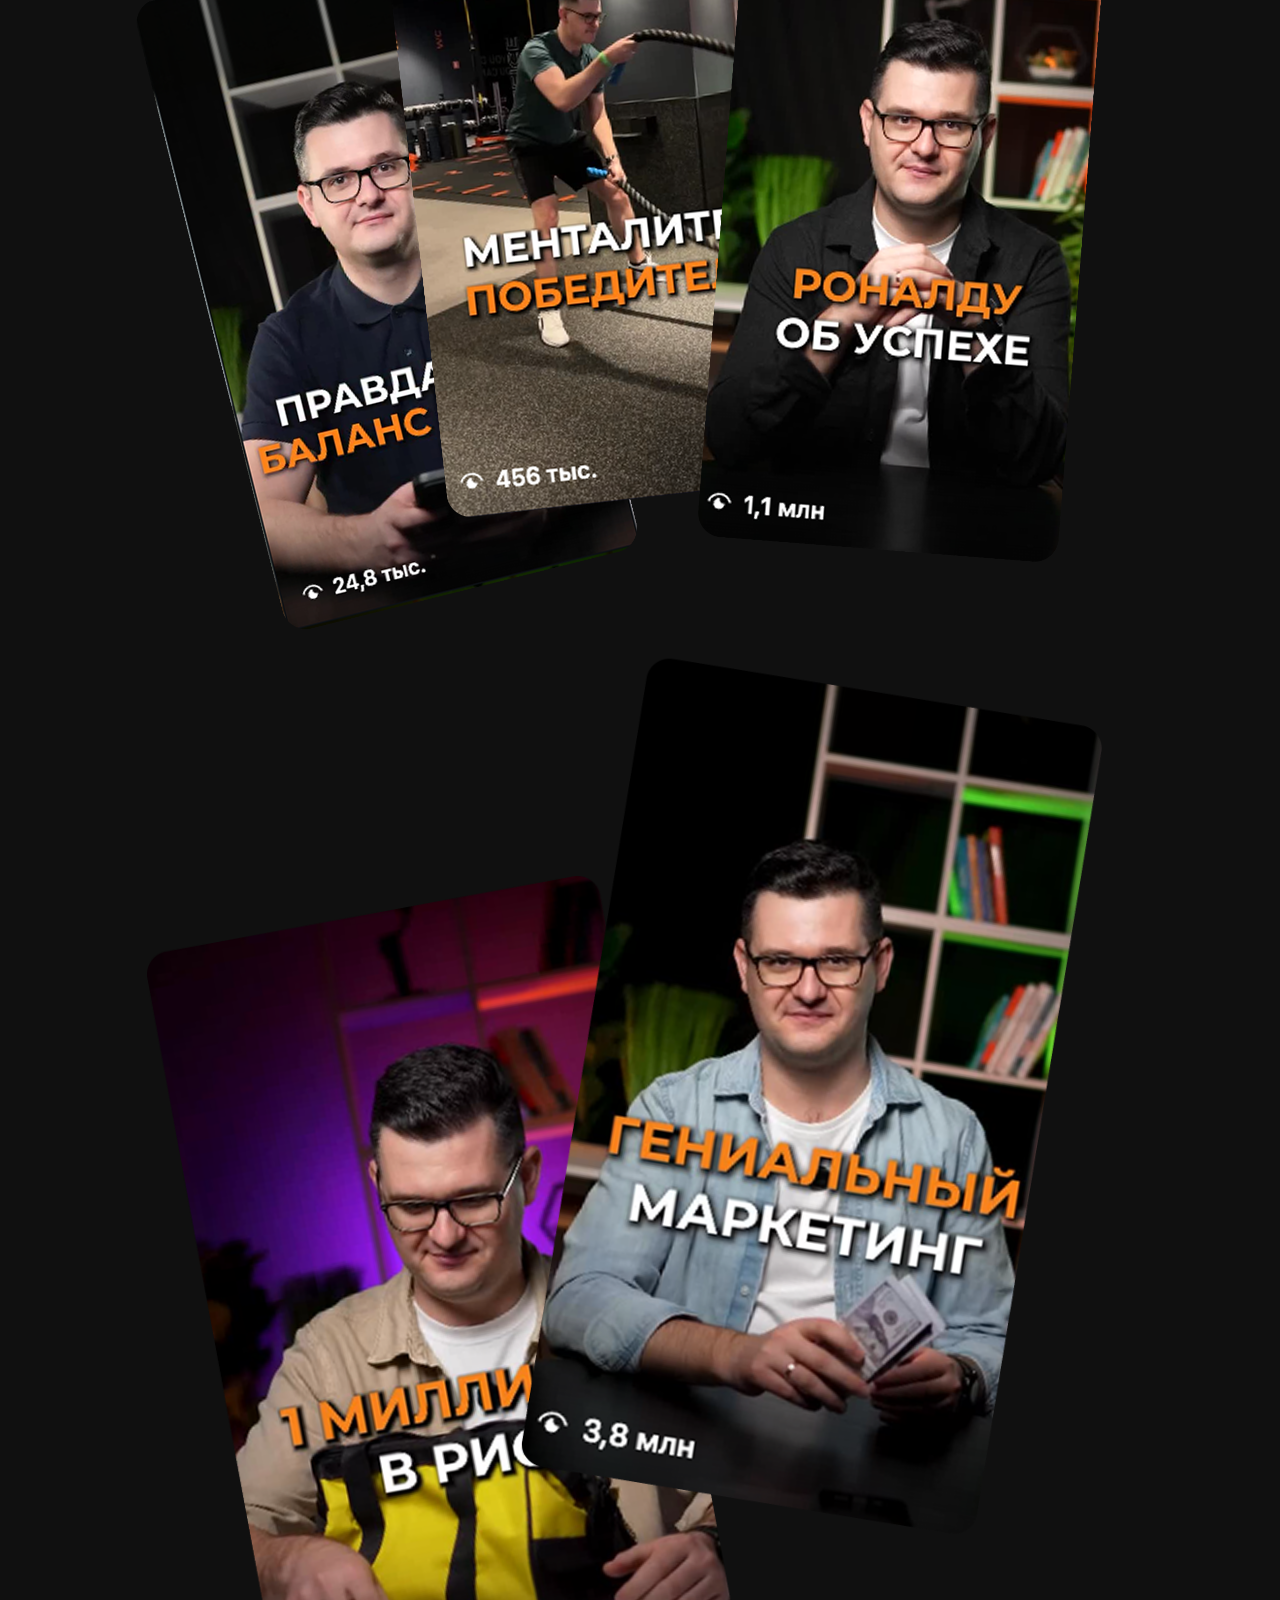
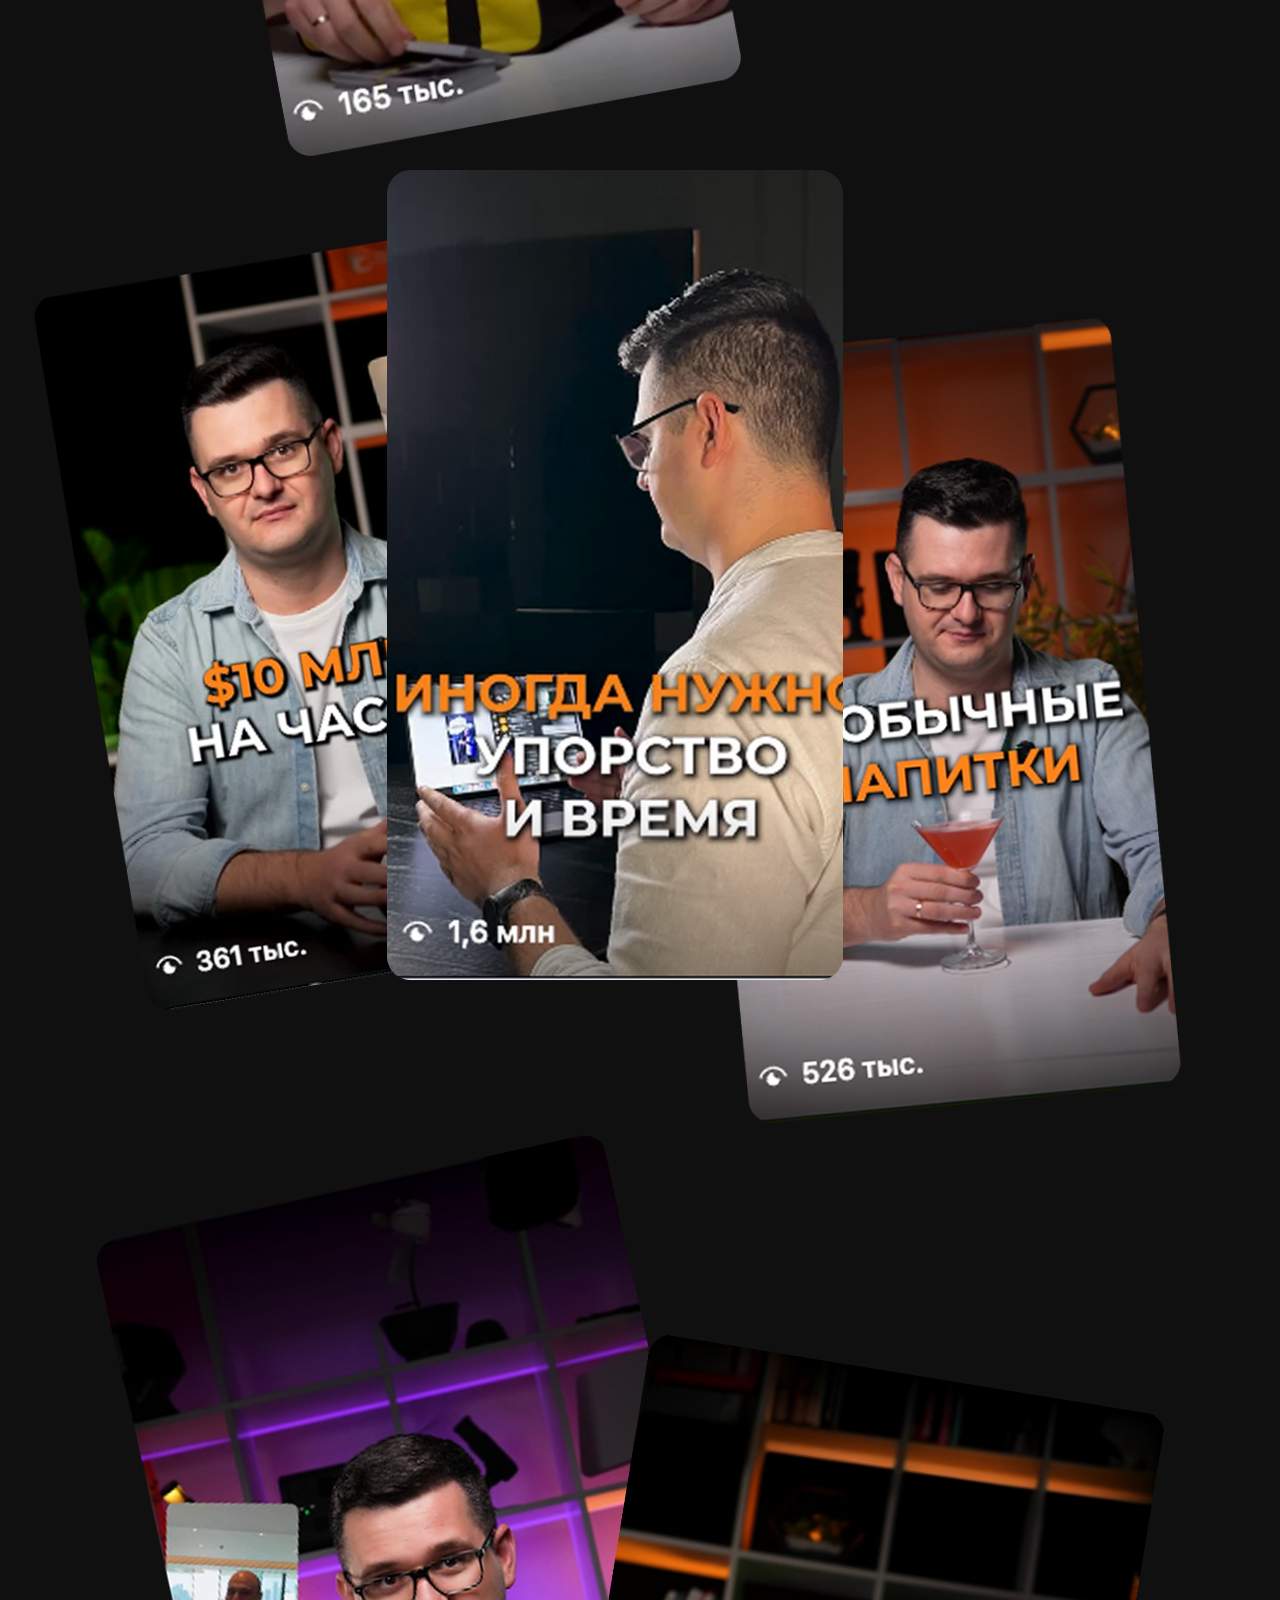
==== commit 0756db6e: "fix" ====
--- a/index.html
+++ b/index.html
@@ -445,33 +445,29 @@
             <ul class="lessons">
               <li class="lesson-item">
                 <details>
-                  <summary><span class="lesson-item__txt"><span class="lesson-item__num">Урок 1: </span>Упаковка
-                      аккаунта под продажи</span><span class="lesson-item__icon" aria-hidden="true">+</span></summary>
-                  <div class="lesson-item__body">Описание урока. Замените разработчиком.</div>
-                </details>
-              </li>
-              <li class="lesson-item">
-                <details>
-                  <summary><span class="lesson-item__txt"><span class="lesson-item__num">Урок 2: </span>Платформы и
-                      алгоритмы — как сделать так, чтобы контент работал везде</span><span class="lesson-item__icon"
-                      aria-hidden="true">+</span></summary>
-                  <div class="lesson-item__body">Описание урока.</div>
-                </details>
-              </li>
-              <li class="lesson-item">
-                <details>
-                  <summary><span class="lesson-item__txt"><span class="lesson-item__num">Урок 3: </span>Публикация —
-                      частота, время и контент-план</span><span class="lesson-item__icon" aria-hidden="true">+</span>
+                  <summary><span class="lesson-item__txt"><span class="lesson-item__num">Урок 1: </span>Упаковка аккаунта под продажи</span><span class="lesson-item__icon" aria-hidden="true">+</span></summary>
+                  <div class="lesson-item__body">Разберём профиль по элементам: шапка, хайлайты, визуал. После урока у вас будет конкретный список правок, которые превращают аккаунт из «просто блога» в инструмент, который продаёт пока вы спите.</div>
+                </details>
+              </li>
+              <li class="lesson-item">
+                <details>
+                  <summary><span class="lesson-item__txt"><span class="lesson-item__num">Урок 2: </span>Платформы и алгоритмы — как сделать так, чтобы контент работал везде</span><span class="lesson-item__icon"
+                      aria-hidden="true">+</span></summary>
+                  <div class="lesson-item__body">Разберём, как алгоритм принимает решение показывать ваше видео или нет. Поймёте, чем Instagram отличается от YouTube и TikTok на уровне механики — и как адаптировать один контент под разные площадки без двойной работы</div>
+                </details>
+              </li>
+              <li class="lesson-item">
+                <details>
+                  <summary><span class="lesson-item__txt"><span class="lesson-item__num">Урок 3: </span>Публикация — частота, время и контент-план</span><span class="lesson-item__icon" aria-hidden="true">+</span>
                   </summary>
-                  <div class="lesson-item__body">Описание урока.</div>
-                </details>
-              </li>
-              <li class="lesson-item">
-                <details>
-                  <summary><span class="lesson-item__txt"><span class="lesson-item__num">Урок 4: </span>Trial Reels —
-                      как тестировать контент без риска для охватов</span><span class="lesson-item__icon"
-                      aria-hidden="true">+</span></summary>
-                  <div class="lesson-item__body">Описание урока.</div>
+                  <div class="lesson-item__body">Разберём, как выстроить систему публикаций, которая занимате 3-4 часа в неделю. Никакой магии с «лучшим временем для поста» — только реальные механики: как часто публиковать, как чередовать форматы и как сделать так, чтобы алгоритм продвигал контент, а не игнорировал его.</div>
+                </details>
+              </li>
+              <li class="lesson-item">
+                <details>
+                  <summary><span class="lesson-item__txt"><span class="lesson-item__num">Урок 4: </span>Trial Reels — как тестировать контент без риска для охватов</span><span class="lesson-item__icon"
+                      aria-hidden="true">+</span></summary>
+                  <div class="lesson-item__body">Instagram дал инструмент, которым пользуются единицы. Trial Reels позволяет выпустить видео на холодную аудиторию и посмотреть как оно работает до официальной публикации. Разберём как использовать эту функцию для разгона аккаунта, тестирования новых форматов и тем без просадки в статистике.</div>
                 </details>
               </li>
             </ul>
@@ -499,27 +495,23 @@
             <ul class="lessons">
               <li class="lesson-item">
                 <details>
-                  <summary><span class="lesson-item__txt"><span class="lesson-item__num">Урок 1: </span>Система из 8
-                      шагов — как снимать видео, которые залетают, а не угадывать</span><span class="lesson-item__icon"
-                      aria-hidden="true">+</span></summary>
-                  <div class="lesson-item__body">Описание.</div>
-                </details>
-              </li>
-              <li class="lesson-item">
-                <details>
-                  <summary><span class="lesson-item__txt"><span class="lesson-item__num">Урок 2: </span>Парсинг — как
-                      находить идеи, которые уже доказали свою работу</span><span class="lesson-item__icon"
-                      aria-hidden="true">+</span></summary>
-                  <div class="lesson-item__body">Описание.</div>
-                </details>
-              </li>
-              <li class="lesson-item">
-                <details>
-                  <summary><span class="lesson-item__txt"><span class="lesson-item__num">Урок 3: </span>Факторы — что
-                      реально влияет на охват и как этим управлять</span><span class="lesson-item__icon"
-                      aria-hidden="true">+</span></summary>
-                  <div class="lesson-item__body">Описание.</div>
-                </details>
+                  <summary><span class="lesson-item__txt"><span class="lesson-item__num">Урок 1: </span>Система из 7 шагов — как снимать видео, которые залетают, а не угадывать</span><span class="lesson-item__icon"
+                      aria-hidden="true">+</span></summary>
+                  <div class="lesson-item__body">Разберём, как работает алгоритм на уровне механики: что он продвигает и почему. Настроим ленту под вашу нишу, соберём парсером таблицу, чтобы понять закономерности. На выходе у вас будет система генерации идей на основе данных, а не ощущений.</div>
+                </details>
+              </li>
+              <li class="lesson-item">
+                <details>
+                  <summary><span class="lesson-item__txt"><span class="lesson-item__num">Урок 2: </span>Парсинг — как находить идеи, которые уже доказали свою работу</span><span class="lesson-item__icon"
+                      aria-hidden="true">+</span></summary>
+                  <div class="lesson-item__body">За 30 минут выгружаем и анализируем до 2000 роликов в вашей нише. Используем парсер, который делает это системно. На выходе у вас будет таблица со 100+ темами, которые набрали 1 млн+ просмотров. Разберём почему они залетели — и как снять своё видео на основе этих данных, а не просто переснять чужое.
+                </details>
+              </li>
+              <li class="lesson-item">
+                <details>
+                  <summary><span class="lesson-item__txt"><span class="lesson-item__num">Урок 3: </span>Факторы — что реально влияет на охват и как этим управлять</span><span class="lesson-item__icon"
+                      aria-hidden="true">+</span></summary>
+                  <div class="lesson-item__body">Разберём параметры, которые алгоритм учитывает при решении — показывать ваше видео или нет. Без мифов про «лучшее время публикации» и прочей ерунды — только то, что реально двигает цифры. Отдельно разберём механику подписки: как выстроить видео так, чтобы человек с 1000 просмотров конвертировался в подписчика в два-три раза лучше, чем сейчас.</details>
               </li>
             </ul>
           </aside>
@@ -545,34 +537,30 @@
             <ul class="lessons">
               <li class="lesson-item">
                 <details>
-                  <summary><span class="lesson-item__txt"><span class="lesson-item__num">Урок 1: </span>Сценарий — от
-                      идеи до готового текста</span><span class="lesson-item__icon" aria-hidden="true">+</span>
+                  <summary><span class="lesson-item__txt"><span class="lesson-item__num">Урок 1: </span>Сценарий — от идеи до готового текста</span><span class="lesson-item__icon" aria-hidden="true">+</span>
                   </summary>
-                  <div class="lesson-item__body">Описание.</div>
-                </details>
-              </li>
-              <li class="lesson-item">
-                <details>
-                  <summary><span class="lesson-item__txt"><span class="lesson-item__num">Урок 2: </span>Съёмка — как
-                      снимать быстро и выглядеть хорошо в кадре</span><span class="lesson-item__icon"
-                      aria-hidden="true">+</span></summary>
-                  <div class="lesson-item__body">Описание.</div>
-                </details>
-              </li>
-              <li class="lesson-item">
-                <details>
-                  <summary><span class="lesson-item__txt"><span class="lesson-item__num">Урок 3: </span>Монтаж — как
-                      собрать видео, которое досматривают до конца</span><span class="lesson-item__icon"
-                      aria-hidden="true">+</span></summary>
-                  <div class="lesson-item__body">Описание.</div>
-                </details>
-              </li>
-              <li class="lesson-item">
-                <details>
-                  <summary><span class="lesson-item__txt"><span class="lesson-item__num">Бонус: </span>Автопостинг в
-                      YouTube и Pinterest через Make</span><span class="lesson-item__icon" aria-hidden="true">+</span>
+                  <div class="lesson-item__body">Разберём сценарий по частям: как написать заголовок, который удерживает внимание первые три секунды, как выстроить содержательную часть без воды и как почистить текст так, чтобы он звучал живо, а не как статья из учебника. На выходе у вас будет готовая система написания сценария, которая укладывается в понятный повторяемый процесс.</div>
+                </details>
+              </li>
+              <li class="lesson-item">
+                <details>
+                  <summary><span class="lesson-item__txt"><span class="lesson-item__num">Урок 2: </span>Съёмка — как снимать быстро и выглядеть хорошо в кадре</span><span class="lesson-item__icon"
+                      aria-hidden="true">+</span></summary>
+                  <div class="lesson-item__body">Разберём полный процесс от подготовки до финального дубля. Как выставить свет, выстроить кадр и подготовиться так, чтобы не переснимать одно и то же по пять раз. Отдельно — как видеть себя во время съёмки, если рядом нет оператора, и не тратить на это дополнительное оборудование. И главное — техники, которые позволяют снять 10–20 видео за один съёмочный день без ощущения, что вы только что отработали смену на заводе.</div>
+                </details>
+              </li>
+              <li class="lesson-item">
+                <details>
+                  <summary><span class="lesson-item__txt"><span class="lesson-item__num">Урок 3: </span>Монтаж — как собрать видео, которое досматривают до конца</span><span class="lesson-item__icon"
+                      aria-hidden="true">+</span></summary>
+                  <div class="lesson-item__body">Разберём монтаж не как техническую задачу, а как инструмент удержания внимания. Что происходит в первые три секунды, где зрители уходят и почему, как выстроить ритм видео так, чтобы человек досмотрел до призыва к действию и выполнил его. Плюс — как ускорить сам процесс монтажа в два-три раза, чтобы это не превращалось в отдельную работу на полдня.<div>
+                </details>
+              </li>
+              <li class="lesson-item">
+                <details>
+                  <summary><span class="lesson-item__txt"><span class="lesson-item__num">Бонус: </span>Автопостинг в YouTube и Pinterest через Make</span><span class="lesson-item__icon" aria-hidden="true">+</span>
                   </summary>
-                  <div class="lesson-item__body">Описание.</div>
+                  <div class="lesson-item__body">Пошаговая видеоинструкция по настройке автоматической публикации видео с Instagram в YouTube и Pinterest. Настраиваете один раз — контент расходится по платформам без вашего участия. Дополнительный охват без дополнительного времени.</div>
                 </details>
               </li>
             </ul>
@@ -599,28 +587,49 @@
             <ul class="lessons">
               <li class="lesson-item">
                 <details>
-                  <summary><span class="lesson-item__txt"><span class="lesson-item__num">Урок 1: </span>Воронка — как
-                      выстроить путь от просмотра до покупки</span><span class="lesson-item__icon"
-                      aria-hidden="true">+</span></summary>
-                  <div class="lesson-item__body">Описание.</div>
-                </details>
-              </li>
-              <li class="lesson-item">
-                <details>
-                  <summary><span class="lesson-item__txt"><span class="lesson-item__num">Урок 2: </span>Сборка воронки с
-                      нуля — пошагово за 30 минут</span><span class="lesson-item__icon" aria-hidden="true">+</span>
+                  <summary><span class="lesson-item__txt"><span class="lesson-item__num">Урок 1: </span>Воронка — как выстроить путь от просмотра до покупки</span><span class="lesson-item__icon"
+                      aria-hidden="true">+</span></summary>
+                  <div class="lesson-item__body">Разберём, как устроена воронка, которая не теряет людей на каждом шаге. Почему большинство воронок сливают трафик в никуда и как выстроить цепочку касаний, в которой зритель логично движется от первого видео до оплаты — без ручной работы с каждым.</div>
+                </details>
+              </li>
+              <li class="lesson-item">
+                <details>
+                  <summary><span class="lesson-item__txt"><span class="lesson-item__num">Урок 2: </span>Сборка воронки с нуля — пошагово за 30 минут</span><span class="lesson-item__icon" aria-hidden="true">+</span>
                   </summary>
-                  <div class="lesson-item__body">Описание.</div>
-                </details>
-              </li>
-              <li class="lesson-item">
+                  <div class="lesson-item__body">От выбора инструментов до финальных настроек. Никакой теории — только конкретная последовательность действий, после которой воронка работает и принимает заявки. Проходите один раз, настраиваете и она работает без вас.</div>
+                </details>
+              </li>
+              <li class="lesson-item">
+                <details>
+                  <summary><span class="lesson-item__txt"><span class="lesson-item__num">Урок 3: </span>Технические настройки воронки — без головной боли и программирования</span><span class="lesson-item__icon"
+                      aria-hidden="true">+</span></summary>
+                  <div class="lesson-item__body">Пошаговый разбор технической части: что подключить, как настроить и где обычно всё ломается. Если вы не технарь — это не проблема. Разберём всё так, чтобы вы прошли настройку один раз и больше к ней не возвращались.</div>
+                </details>
+              </li>
+              <!-- <li class="lesson-item">
                 <details>
                   <summary><span class="lesson-item__txt"><span class="lesson-item__num">Урок 3: </span>Технические
                       настройки воронки — без головной боли и программирования</span><span class="lesson-item__icon"
                       aria-hidden="true">+</span></summary>
-                  <div class="lesson-item__body">Описание.</div>
-                </details>
-              </li>
+                  <div class="lesson-item__body">Простые технические шаги и советы, которые сделают настройку воронки легкой, даже если ты не айтишник.</div>
+                </details>
+              </li>
+              <li class="lesson-item">
+                <details>
+                  <summary><span class="lesson-item__txt"><span class="lesson-item__num">Урок 3: </span>Технические
+                      настройки воронки — без головной боли и программирования</span><span class="lesson-item__icon"
+                      aria-hidden="true">+</span></summary>
+                  <div class="lesson-item__body">Узнаешь, как правильно построить путь клиента, чтобы каждая его точка касания вела к покупке.</div>
+                </details>
+              </li>
+              <li class="lesson-item">
+                <details>
+                  <summary><span class="lesson-item__txt"><span class="lesson-item__num">Урок 3: </span>Технические
+                      настройки воронки — без головной боли и программирования</span><span class="lesson-item__icon"
+                      aria-hidden="true">+</span></summary>
+                  <div class="lesson-item__body">Узнаешь, как правильно построить путь клиента, чтобы каждая его точка касания вела к покупке.</div>
+                </details>
+              </li> -->
             </ul>
           </aside>
         </div>
@@ -634,7 +643,7 @@
                 <summary><span class="lesson-item__txt"><span class="lesson-item__num lesson-item__num--bonus">Бонус 1:
                     </span>База форматов Reels с живыми примерами</span><span class="lesson-item__icon"
                     aria-hidden="true">+</span></summary>
-                <div class="lesson-item__body">Описание.</div>
+                <div class="lesson-item__body">Готовая подборка рабочих форматов с примерами реальных видео из Instagram. Не теория — конкретные ролики, которые уже набрали просмотры. Используйте как справочник перед съёмкой: смотрите, анализируйте, снимайте своё.</div>
               </details>
             </li>
             <li class="lesson-item">
@@ -642,7 +651,7 @@
                 <summary><span class="lesson-item__txt"><span class="lesson-item__num lesson-item__num--bonus">Бонус 2:
                     </span>Как хранить материалы для монтажёра — чтобы не искать файлы по всем чатам</span><span
                     class="lesson-item__icon" aria-hidden="true">+</span></summary>
-                <div class="lesson-item__body">Описание.</div>
+                <div class="lesson-item__body">Разберём простую систему организации файлов: как структурировать папки, называть файлы и выстроить процесс так, чтобы монтажёр получал всё необходимое без лишних вопросов и голосовых сообщений с объяснениями.</div>
               </details>
             </li>
             <li class="lesson-item">
@@ -650,7 +659,7 @@
                 <summary><span class="lesson-item__txt"><span class="lesson-item__num lesson-item__num--bonus">Бонус 3:
                     </span>Мини-курс по свету — как выглядеть хорошо в кадре без студийного оборудования</span><span
                     class="lesson-item__icon" aria-hidden="true">+</span></summary>
-                <div class="lesson-item__body">Описание.</div>
+                <div class="lesson-item__body">Разберём принципы работы со светом: почему одни видео выглядят профессионально, а другие — нет, и как снимать круто дома. Студийный свет, кольцевая лампа, настольная лампа и заполняющий свет — покажу как работает каждый вариант и что можно собрать из подручных средств прямо сейчас.</div>
               </details>
             </li>
             <li class="lesson-item">
@@ -658,7 +667,7 @@
                 <summary><span class="lesson-item__txt"><span class="lesson-item__num lesson-item__num--bonus">Бонус 4:
                     </span>Организация работы в Notion — шаблон из личной практики</span><span class="lesson-item__icon"
                     aria-hidden="true">+</span></summary>
-                <div class="lesson-item__body">Описание.</div>
+                <div class="lesson-item__body">Покажу как выстроена работа со сценариями, идеями и контент-планом в моём личном Notion. Никакой теории про «продуктивность» — только реальная система, которую я использую каждый день. Забираете шаблон и адаптируете под себя.</div>
               </details>
             </li>
             <li class="lesson-item">
@@ -666,7 +675,7 @@
                 <summary><span class="lesson-item__txt"><span class="lesson-item__num lesson-item__num--bonus">Бонус 5:
                     </span>14 дней бесплатного доступа к ManyChat</span><span class="lesson-item__icon"
                     aria-hidden="true">+</span></summary>
-                <div class="lesson-item__body">Описание.</div>
+                <div class="lesson-item__body">Участники курса получают 14 дней бесплатного доступа к ManyChat — сервису для создания чат-ботов в Instagram и Telegram. Достаточно времени, чтобы настроить автоматическую выдачу лид-магнита, протестировать воронку и получить первые обращения без ручной обработки каждого запроса.</div>
               </details>
             </li>
           </ul>
@@ -723,9 +732,11 @@
               <li><span class="tariff__module-num">Модуль 1:</span> Упаковка аккаунта и механика ускоренных продаж</li>
               <li><span class="tariff__module-num">Модуль 2:</span> Западный алгоритм Reels для стабильного привлечения
                 клиентов</li>
-              <li class="is-disabled"><span class="tariff__module-num" style="opacity: 0.35;">Модуль 3:</span> Сценарии, съемка и монтаж для
+              <li class="is-disabled"><span class="tariff__module-num" style="opacity: 0.35;">Модуль 3:</span> Сценарии,
+                съемка и монтаж для
                 просмотров на 100+ тыс</li>
-              <li class="is-disabled"><span class="tariff__module-num" style="opacity: 0.35;">Модуль 4:</span> Создание воронки, которая
+              <li class="is-disabled"><span class="tariff__module-num" style="opacity: 0.35;">Модуль 4:</span> Создание
+                воронки, которая
                 продает с минимальными просмотрами</li>
               <li class="is-disabled"><span class="tariff__module-num" style="opacity: 0.35;">Бонусы</span></li>
             </ul>
@@ -744,9 +755,10 @@
             <span class="tariff__price-old">$59</span>
             <span class="tariff__price-new">$35</span>
           </div>
-          <a href="https://secure.wayforpay.com/button/bf77ed29048c6" class="btn btn--pink" data-product="tariff-probyu" data-price="35">Купить</a>
+          <a href="https://secure.wayforpay.com/button/bf77ed29048c6" class="btn btn--pink" data-product="tariff-probyu"
+            data-price="35">Купить</a>
           <p class="tariff__pay-note">Будете перенаправлены на платформу WayForPay для оплаты<br>
-          <span>Оплата в USDT</span>
+            <span>Оплата в USDT</span>
           </p>
           <ul class="tariff__bottom" style="opacity: 0.75;">
             <li><span class="check"><svg xmlns="http://www.w3.org/2000/svg" width="19" height="21" viewBox="0 0 19 21"
@@ -778,7 +790,8 @@
                 клиентов</li>
               <li><span class="tariff__module-num">Модуль 3:</span> Сценарии, съемка и монтаж для просмотров на 100+ тыс
               </li>
-              <li class="is-disabled"><span class="tariff__module-num" style="opacity: 0.35;">Модуль 4:</span> Создание воронки, которая
+              <li class="is-disabled"><span class="tariff__module-num" style="opacity: 0.35;">Модуль 4:</span> Создание
+                воронки, которая
                 продает с минимальными просмотрами</li>
               <li><span class="tariff__module-num">Бонусы</span></li>
             </ul>
@@ -797,7 +810,8 @@
             <span class="tariff__price-old">$99</span>
             <span class="tariff__price-new">$69</span>
           </div>
-          <a href="https://secure.wayforpay.com/button/b0c1b8fb92510" class="btn btn--pink" data-product="tariff-delayu" data-price="69">Купить</a>
+          <a href="https://secure.wayforpay.com/button/b0c1b8fb92510" class="btn btn--pink" data-product="tariff-delayu"
+            data-price="69">Купить</a>
           <p class="tariff__pay-note">Будете перенаправлены на платформу WayForPay для оплаты<br>
             <span>Оплата в USDT</span>
           </p>
@@ -852,9 +866,10 @@
             <span class="tariff__price-old">$249</span>
             <span class="tariff__price-new">$150</span>
           </div>
-          <a href="https://secure.wayforpay.com/button/b0c1b8fb92510" class="btn btn--pink" data-product="tariff-prodayu" data-price="150">Купить</a>
+          <a href="https://secure.wayforpay.com/button/b0c1b8fb92510" class="btn btn--pink"
+            data-product="tariff-prodayu" data-price="150">Купить</a>
           <p class="tariff__pay-note">Будете перенаправлены на платформу WayForPay для оплаты<br>
-          <span>Оплата в USDT</span>
+            <span>Оплата в USDT</span>
           </p>
           <ul class="tariff__bottom" style="opacity: 0.75;">
             <li><span class="check">
--- a/styles.css
+++ b/styles.css
@@ -2604,7 +2604,14 @@
 
   .program-panel--bonuses {
     grid-template-columns: 1fr;
-  }
+    display: flex;
+    flex-direction: column;
+    gap: 0;
+  }
+
+    .program-panel--bonuses .program-panel__lessons-title {
+      margin-bottom: 0;
+    }
 
   /* TARIFFS — в ряд по 3 */
   .tariffs {
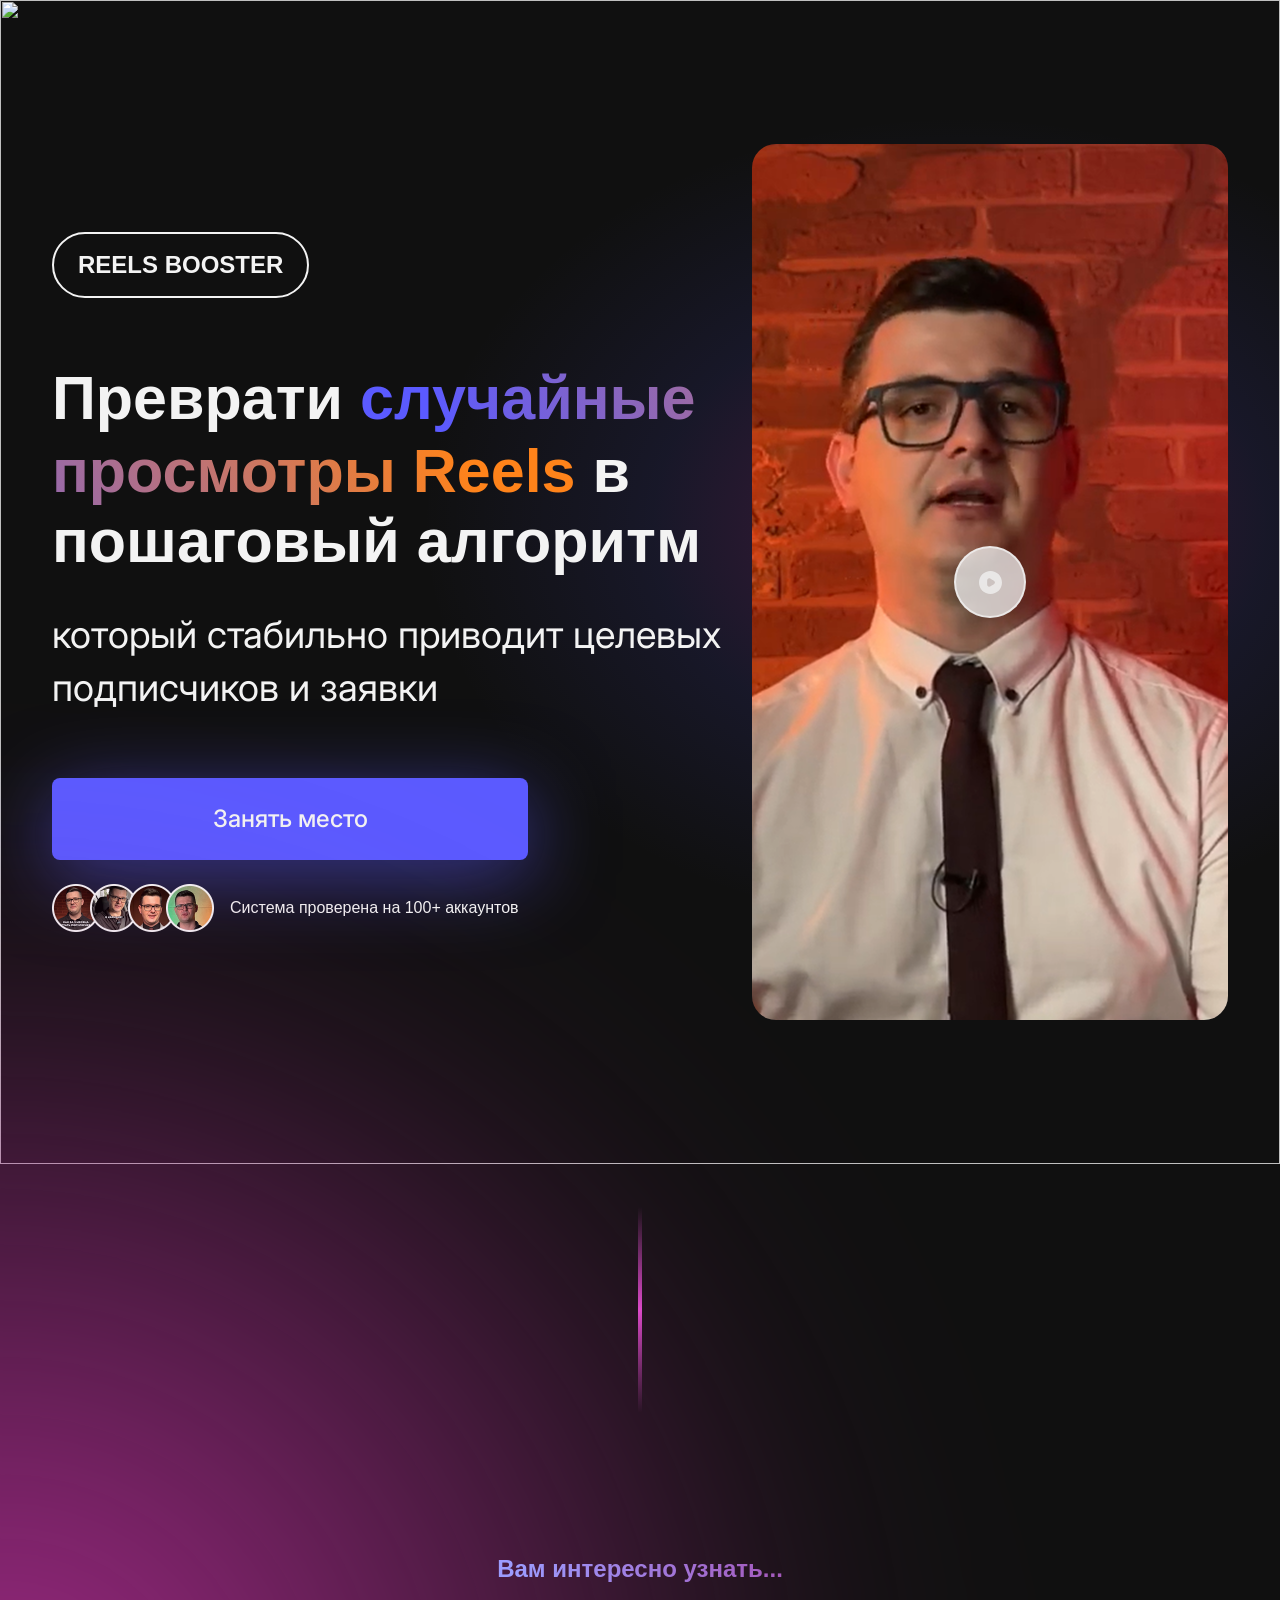
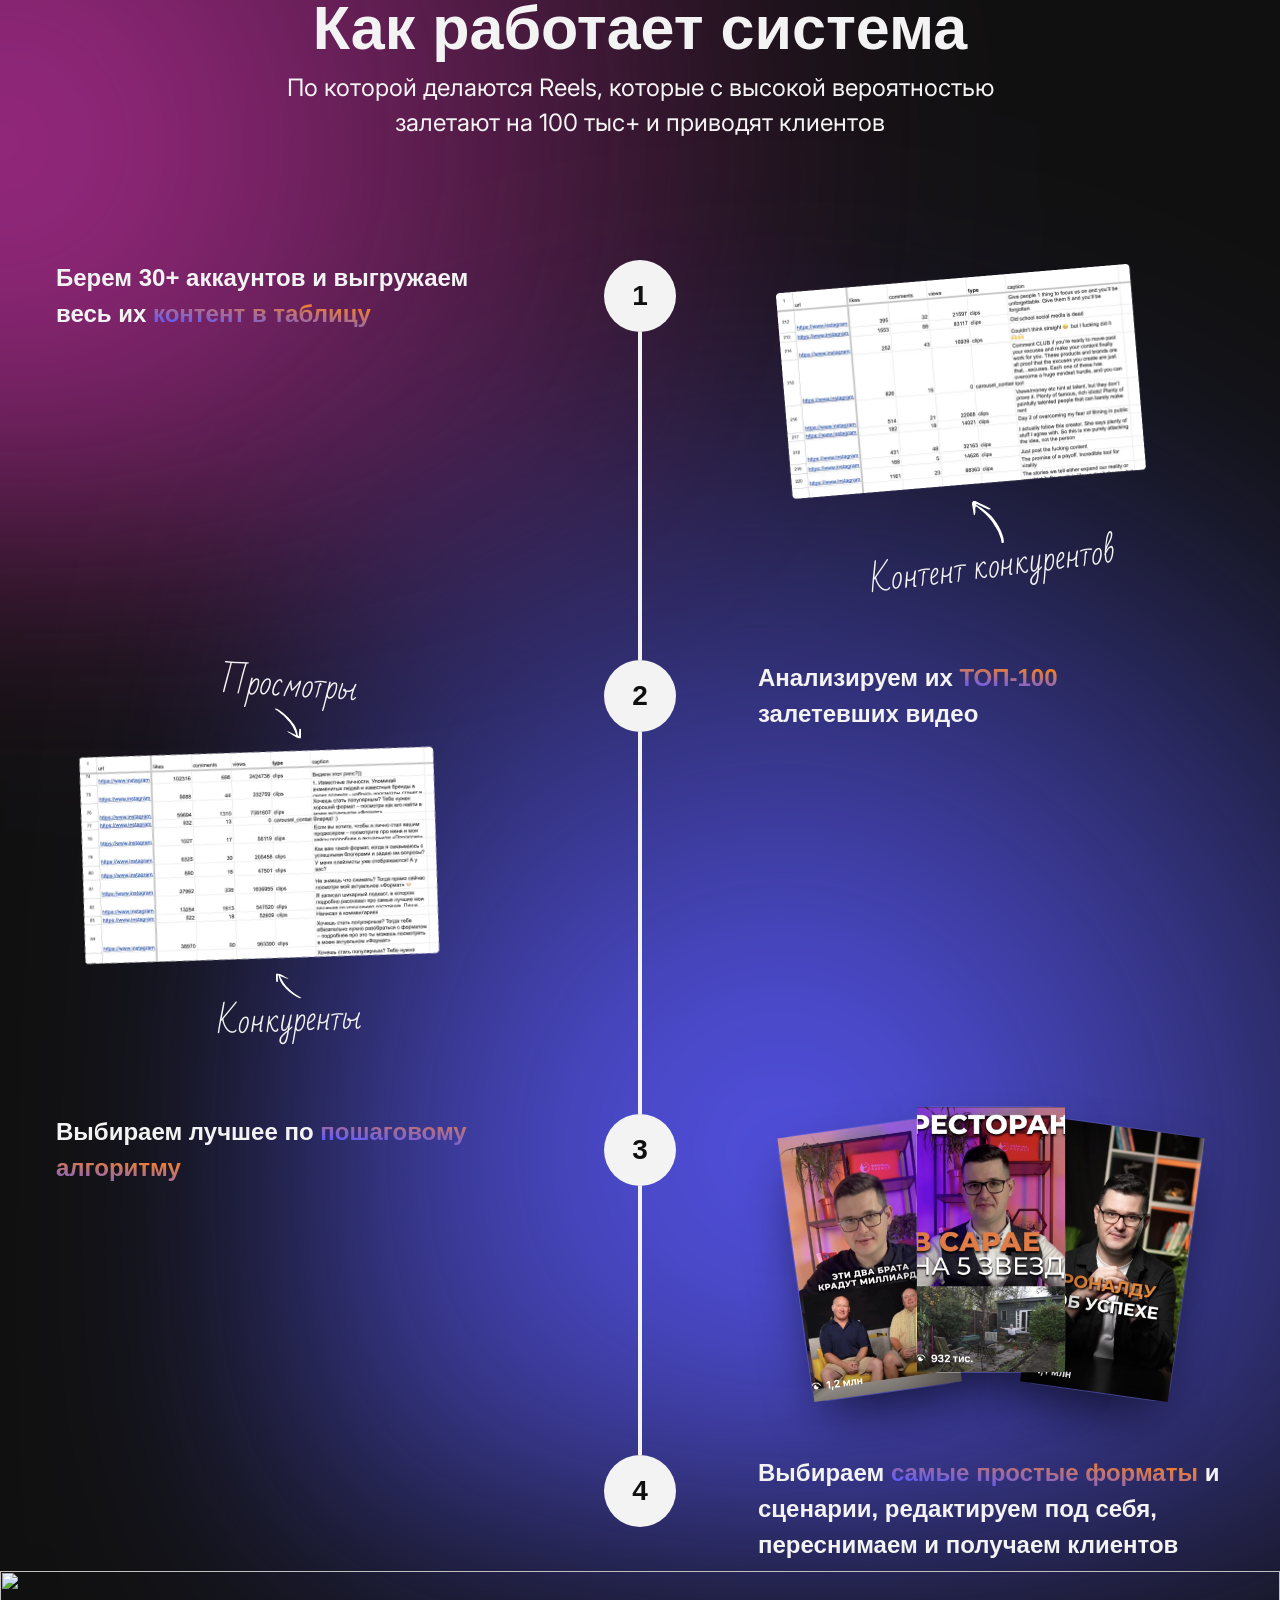
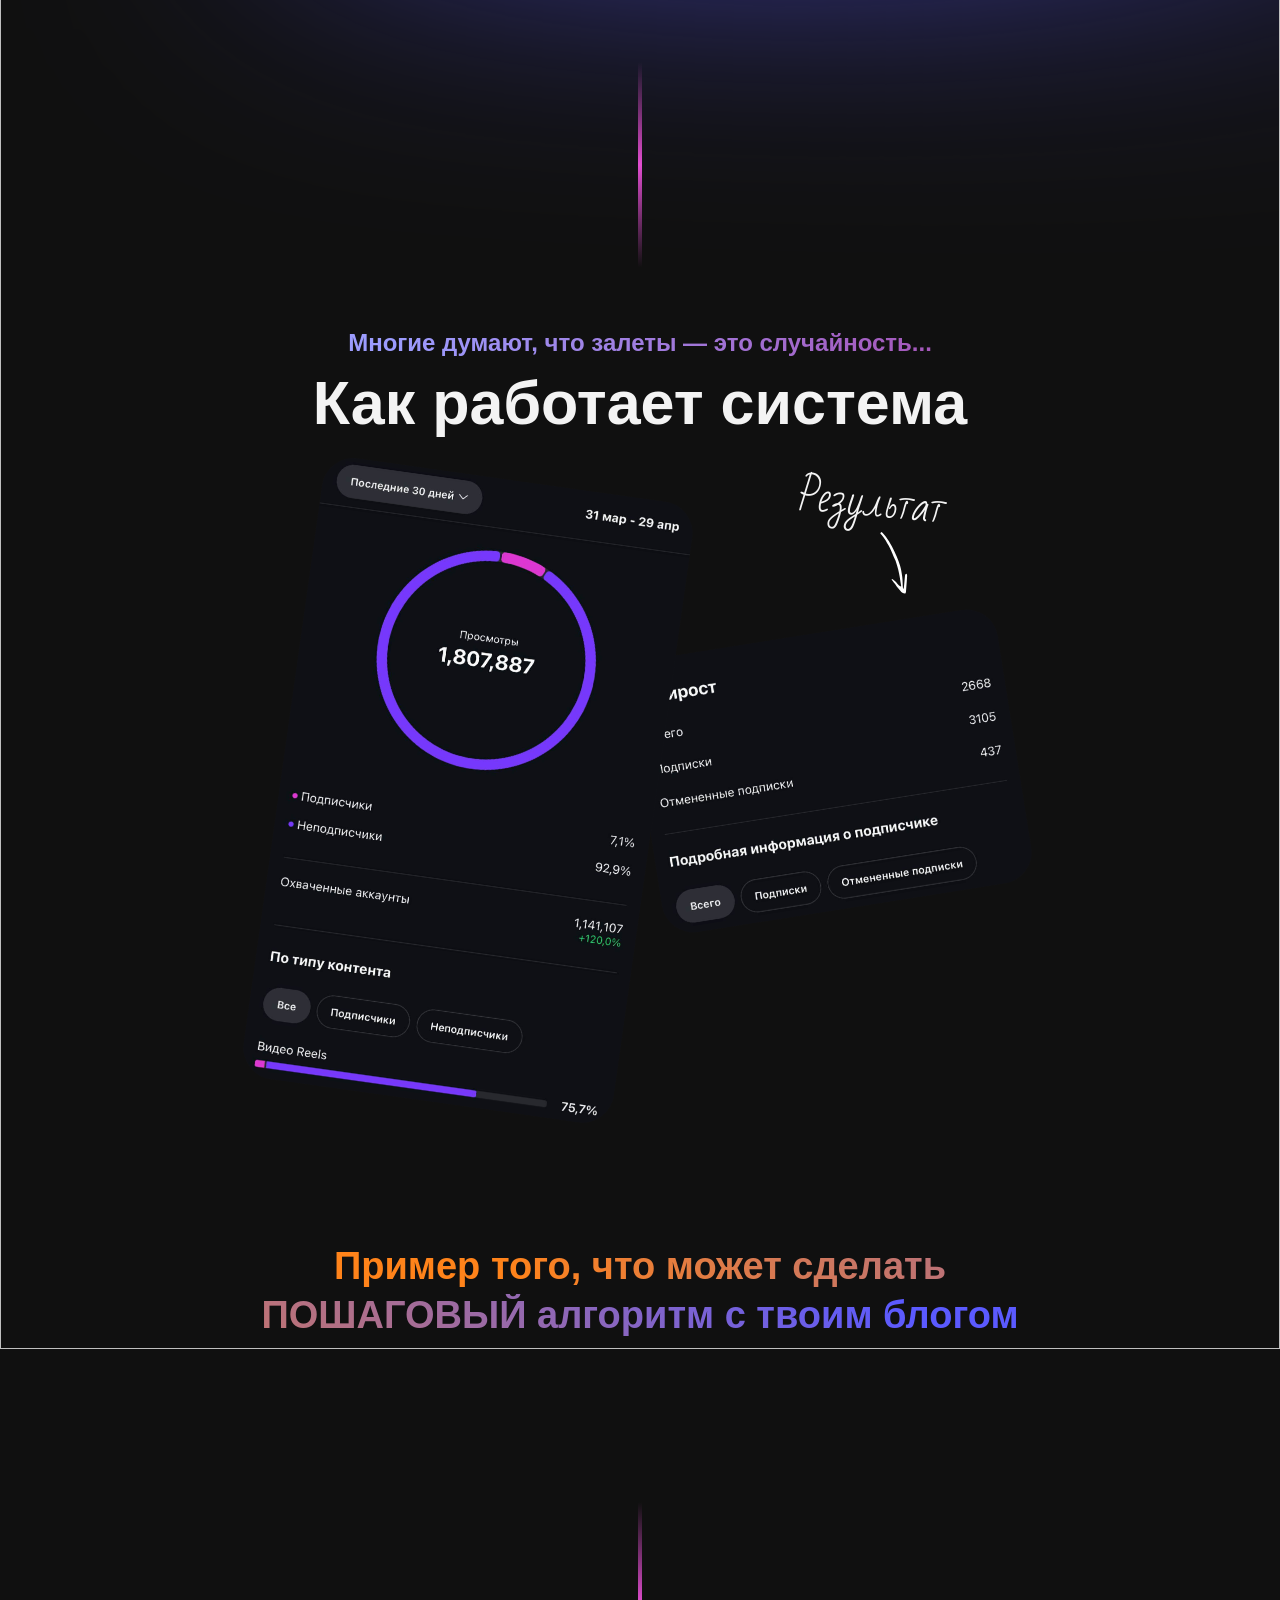
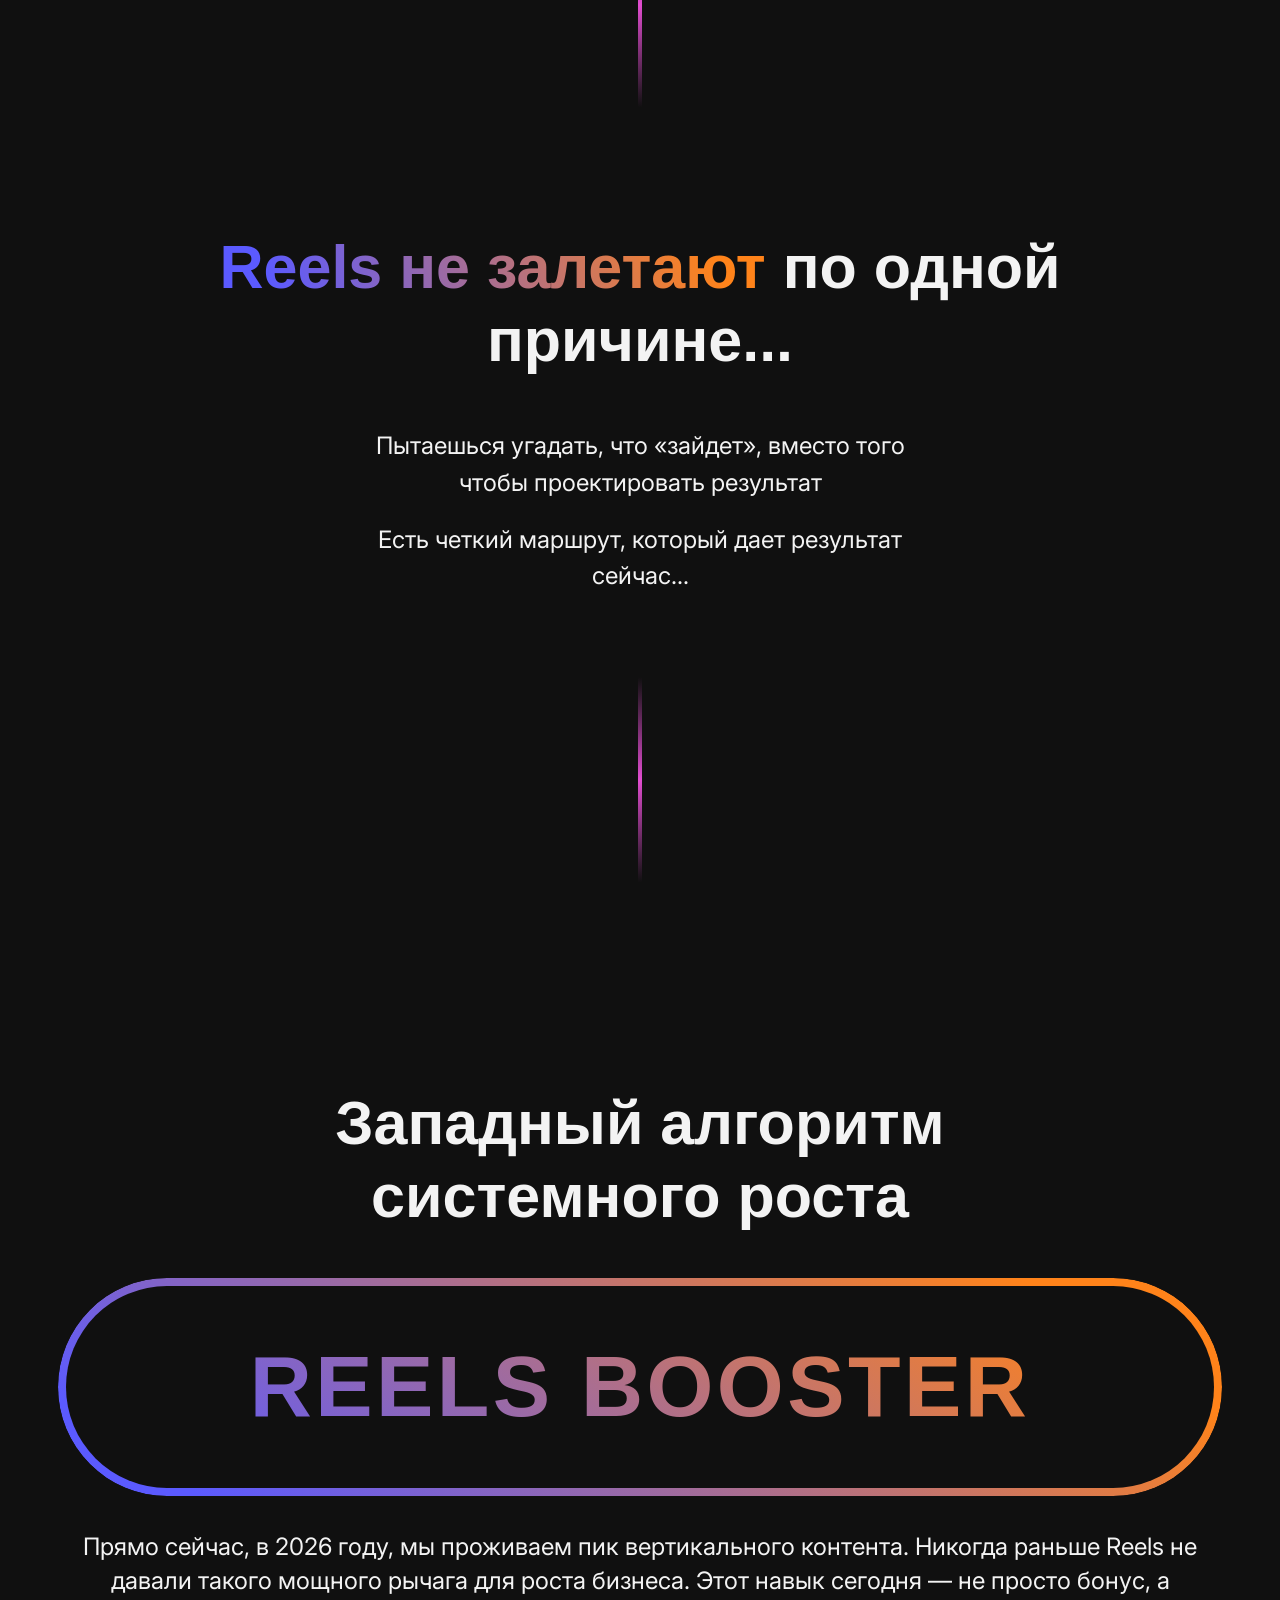
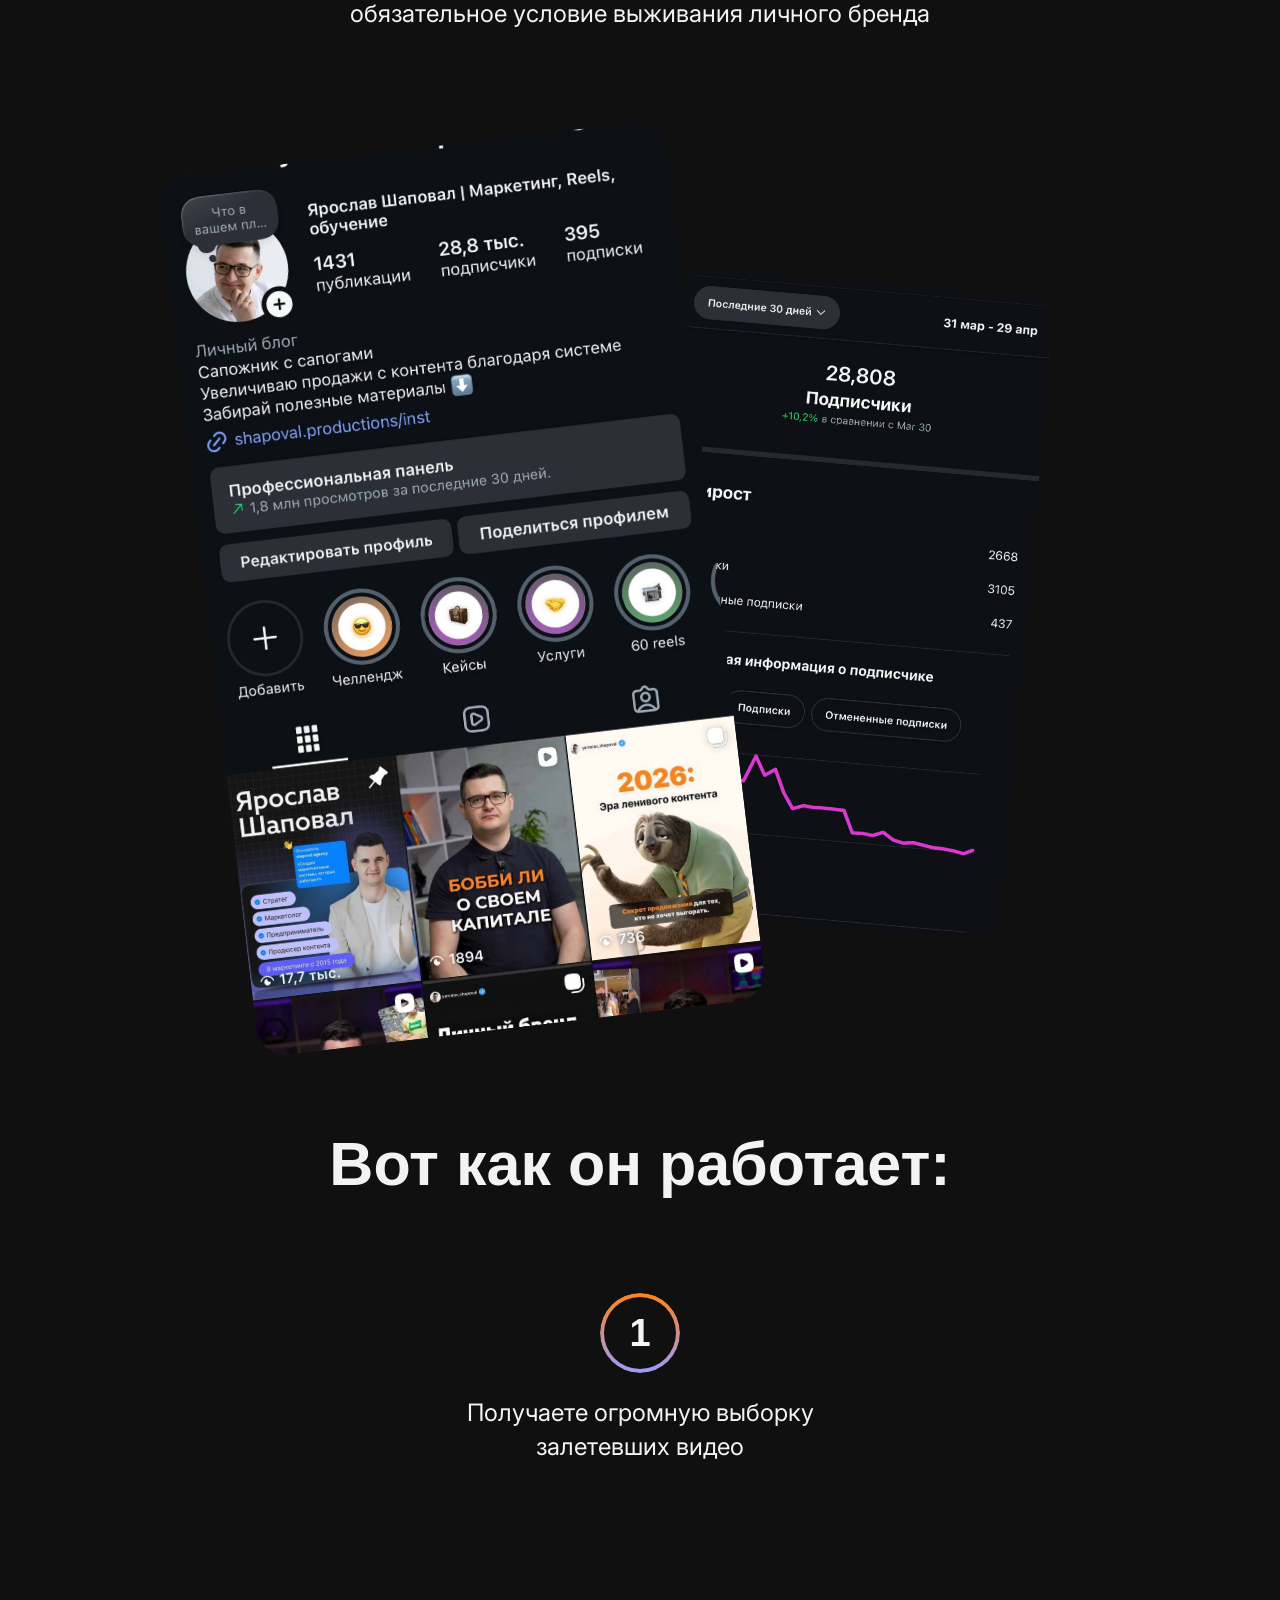
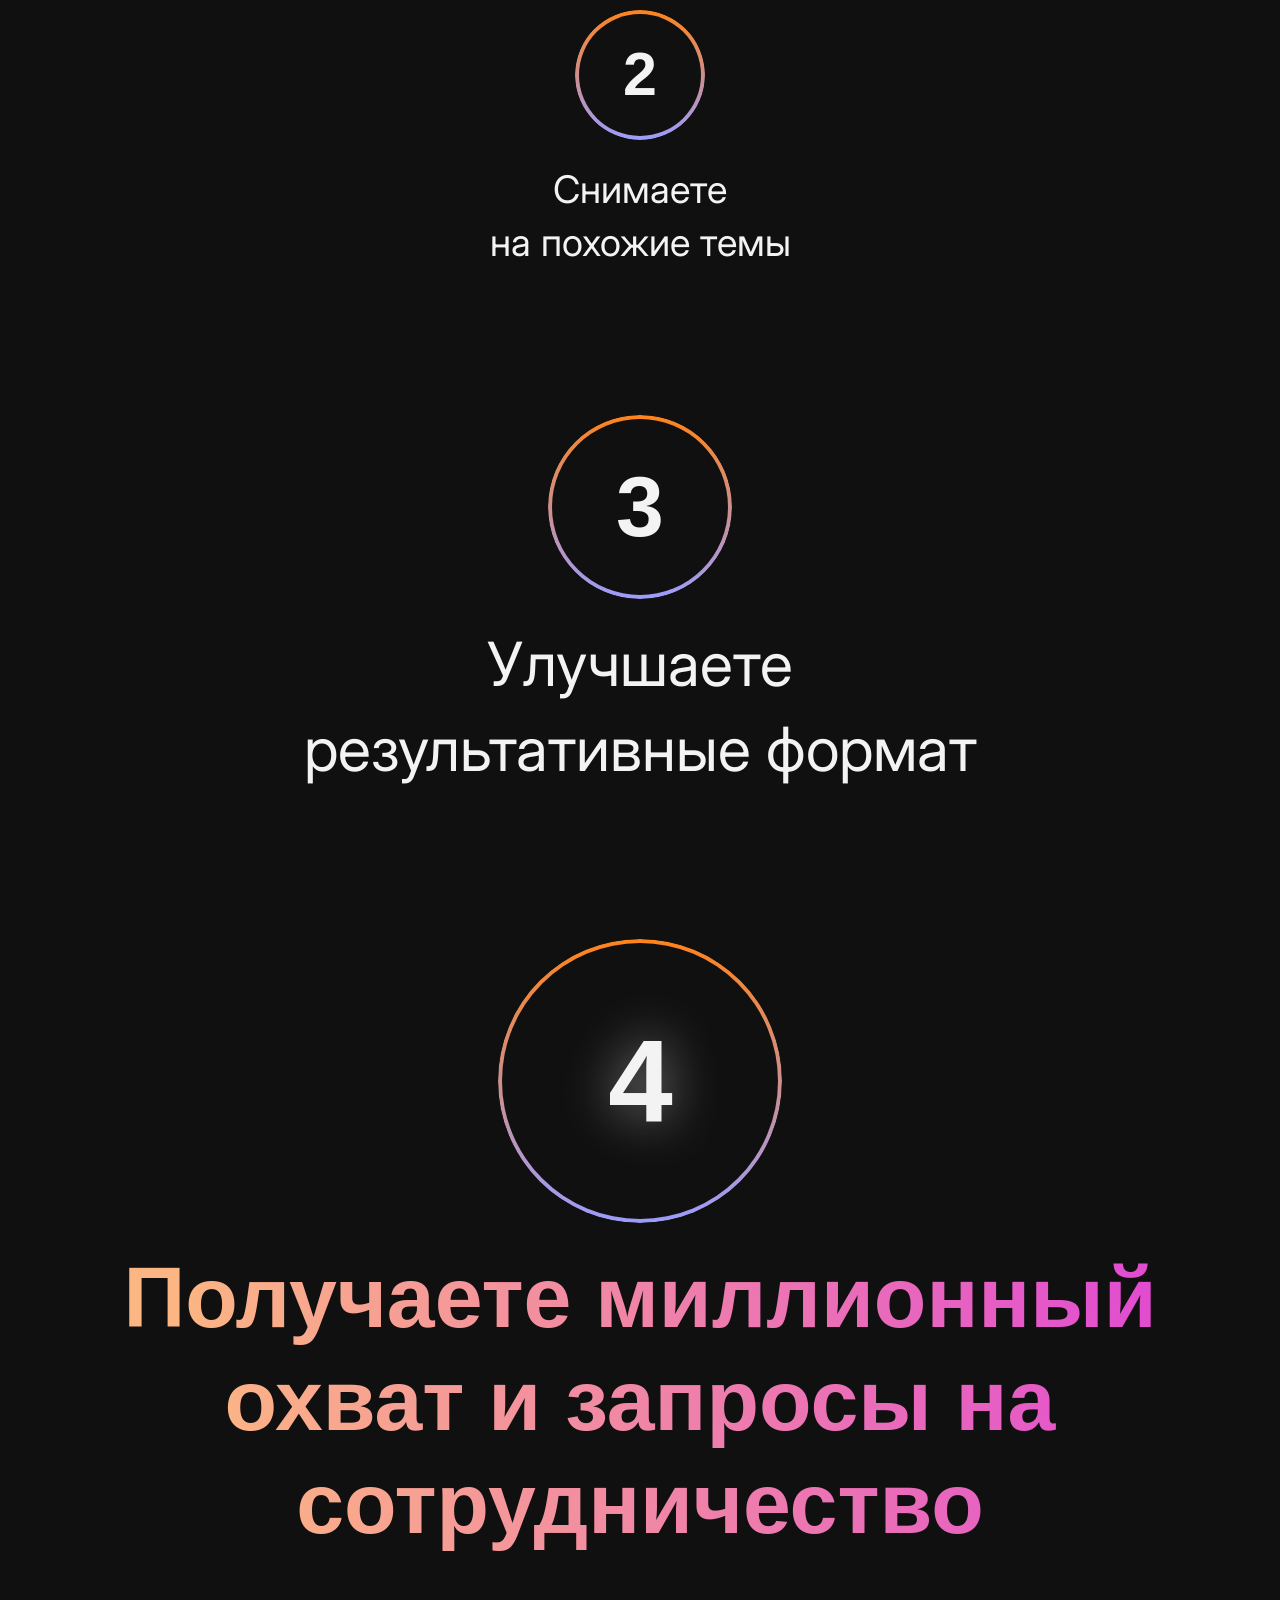
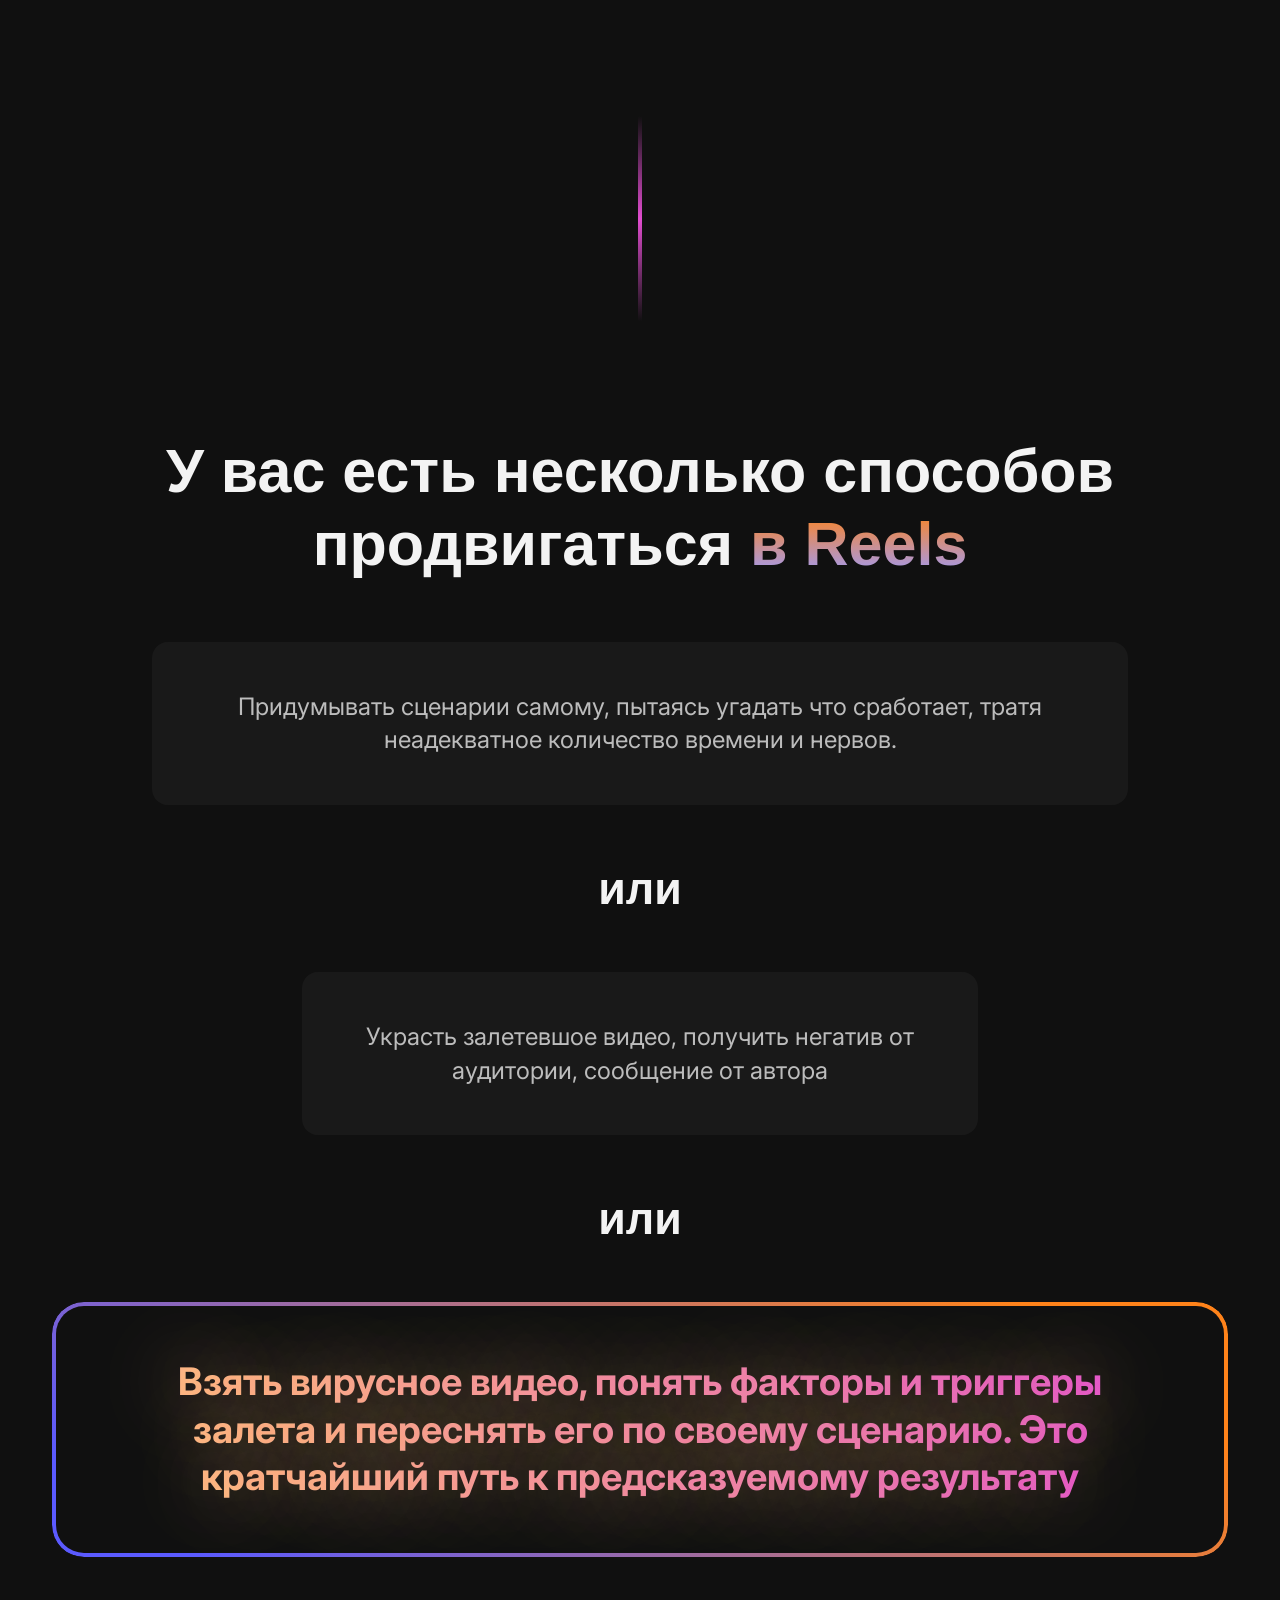
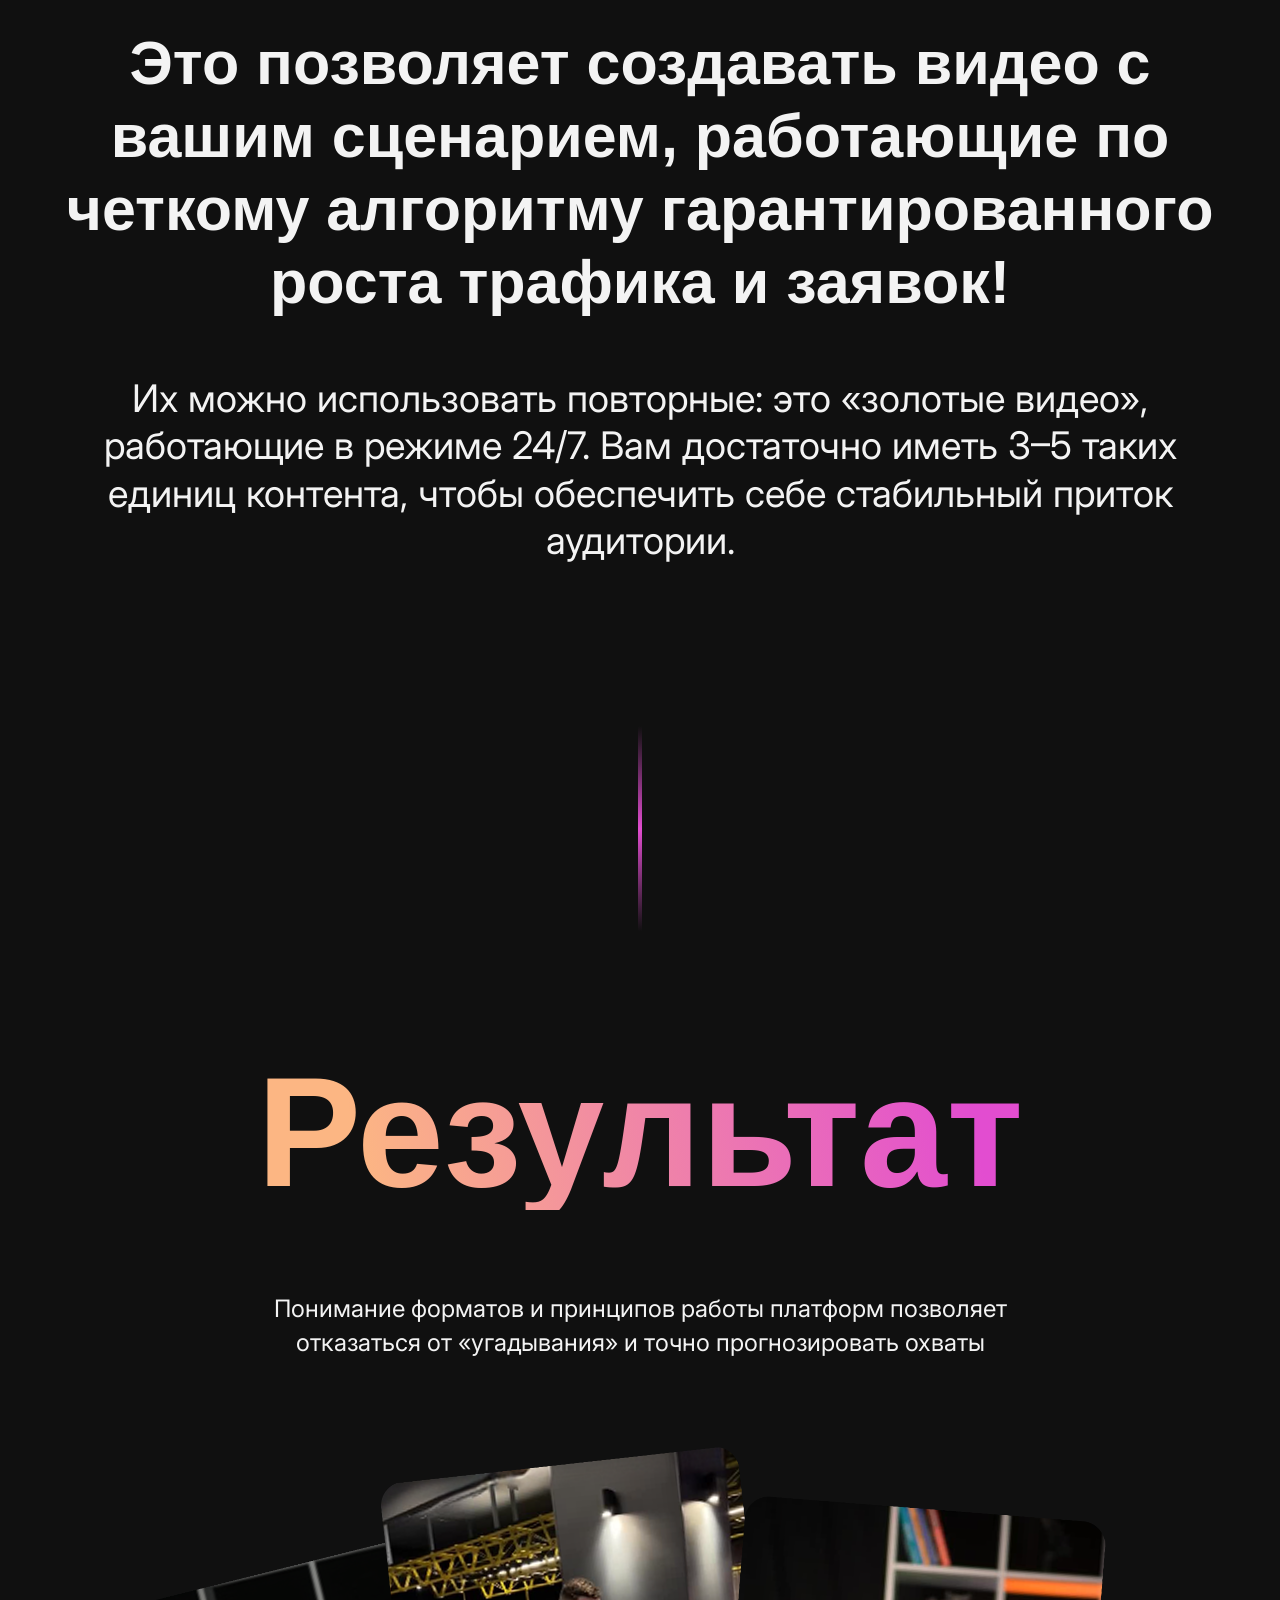
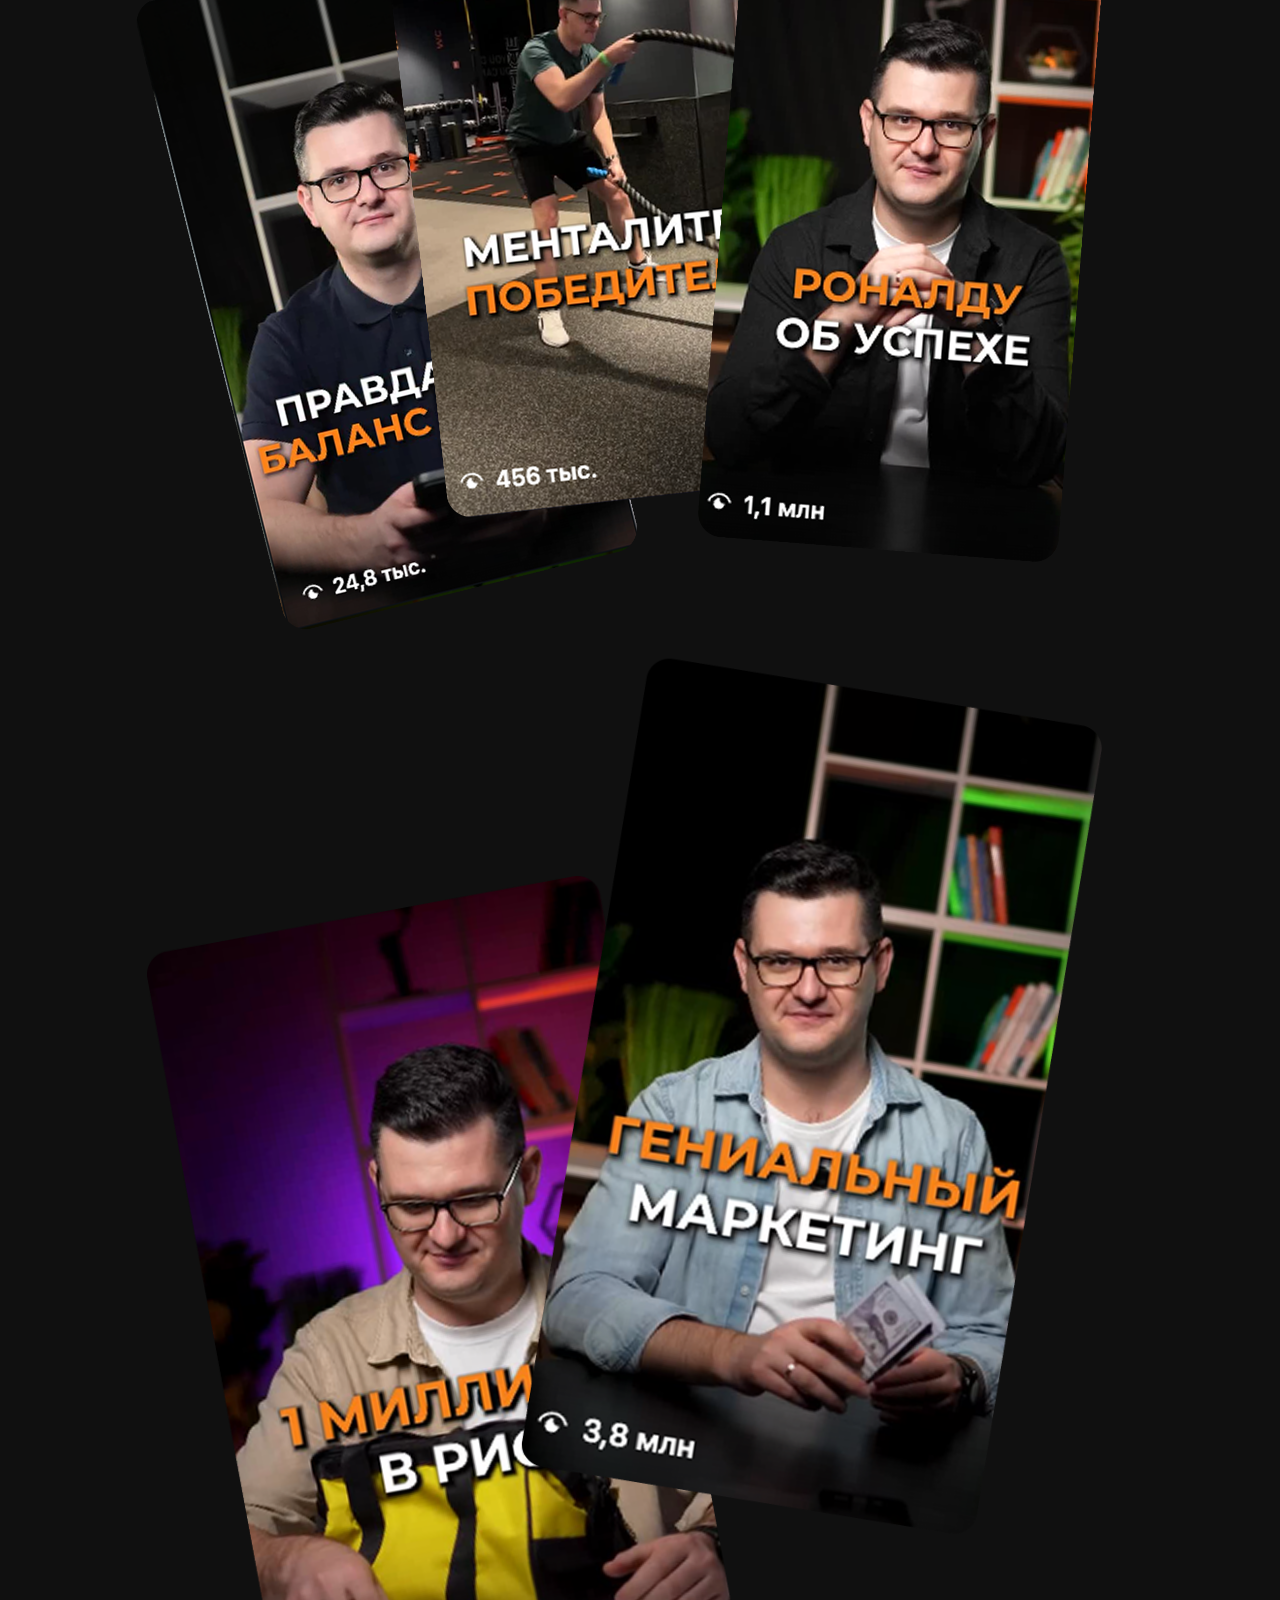
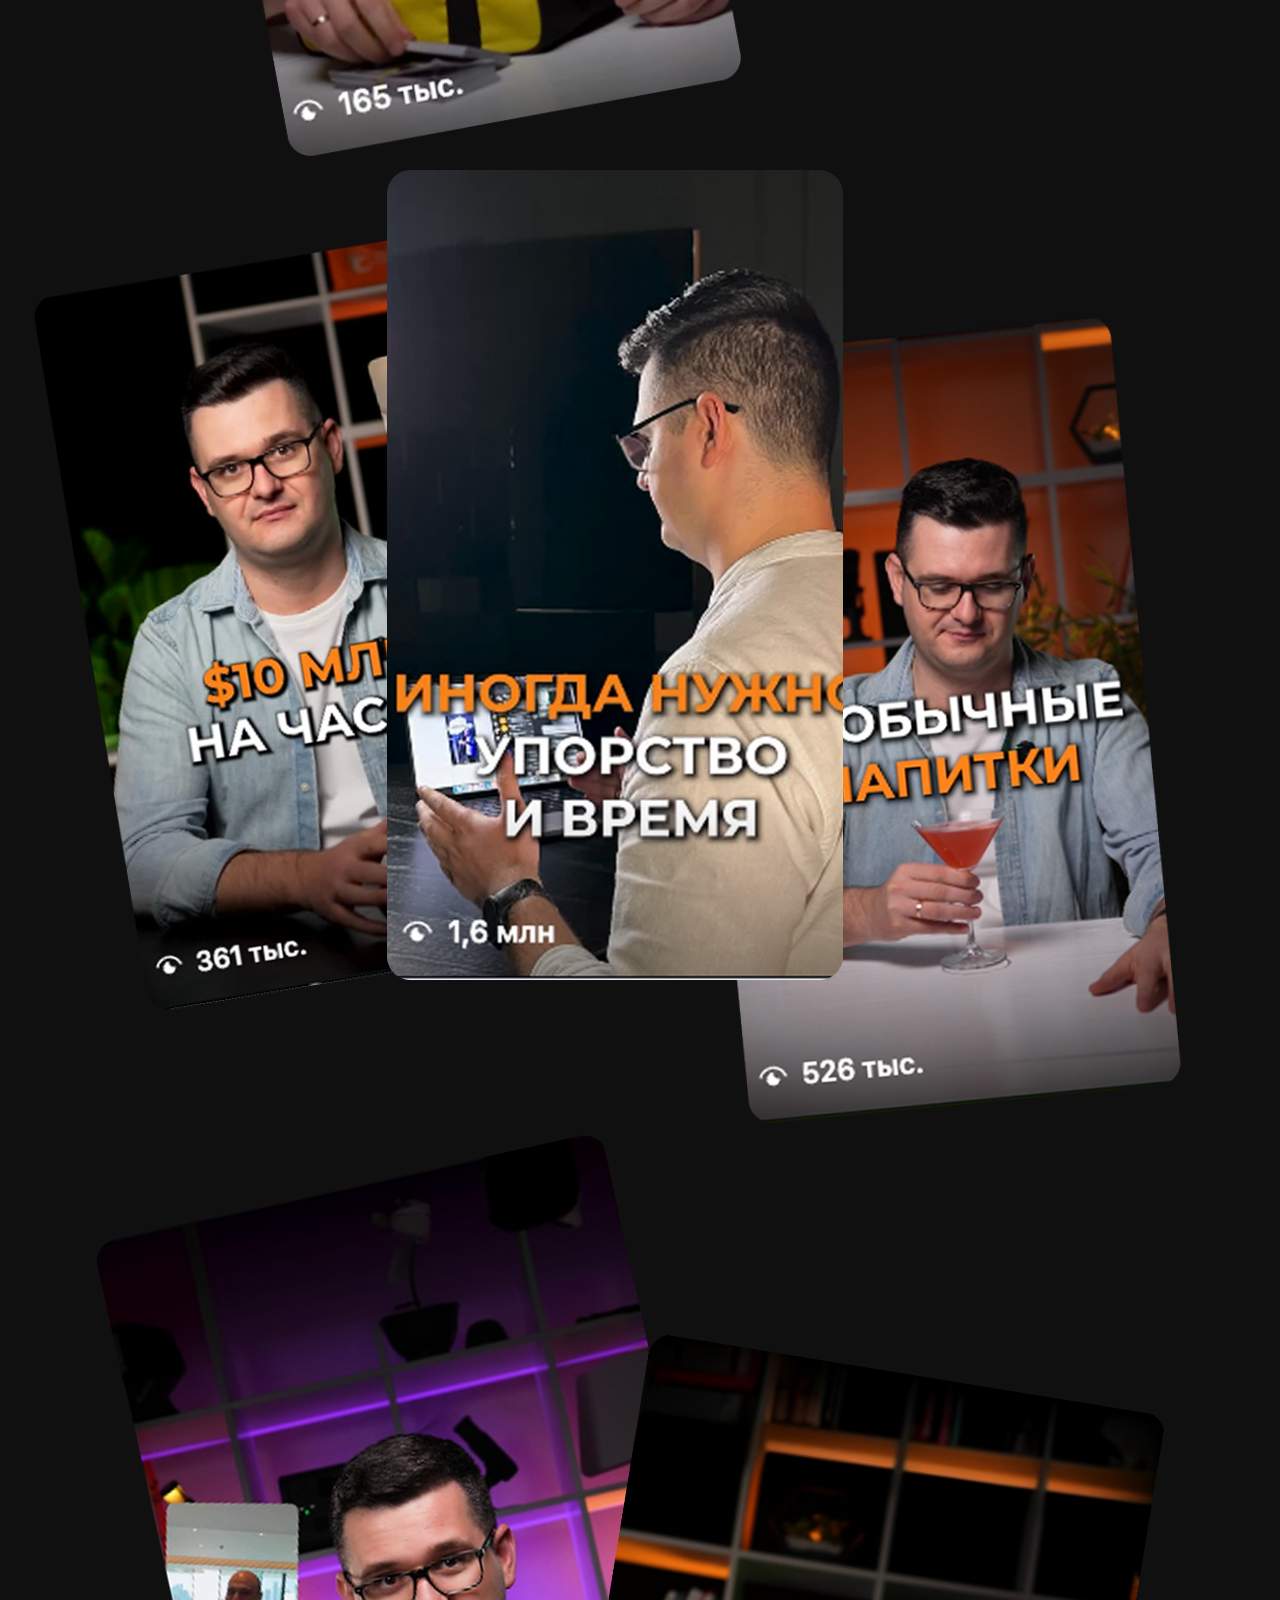
==== commit 5ac2b5a4: "fix" ====
--- a/index.html
+++ b/index.html
@@ -44,7 +44,10 @@
   <!-- =============== 1. HERO =============== -->
   <section class="section section--hero" id="hero">
     <span class="bg-shape bg-shape--right" aria-hidden="true">
-      <img src="assets/image/hero-bg.png" width="1920" height="1080" alt="">
+      <picture>
+        <source srcset="assets/image/bg-shape-right-desktop.png" media="(min-width: 1280px)">
+        <img src="assets/image/hero-bg.png" width="1920" height="1080" alt="">
+      </picture>
     </span>
     <div class="container hero__inner">
       <div class="hero__content">
--- a/styles.css
+++ b/styles.css
@@ -225,6 +225,16 @@
   inset: 0;
   pointer-events: none;
   z-index: 0;
+}
+
+.bg-shape img,
+.bg-shape picture {
+  position: absolute;
+  inset: 0;
+  width: 100%;
+  height: 100%;
+  object-fit: cover;
+  display: block;
 }
 
 .bg-shape--right {
@@ -2663,9 +2673,7 @@
   }
 
   .section--hero .bg-shape--right img {
-    content: url(../assets/image/bg-shape-right-desktop.png);
-    width: 100%;
-    height: 100%;
+    object-fit: cover;
   }
 
   .hero__cta .btn {
@@ -3064,9 +3072,7 @@
   }
 
   .bg-shape--right img {
-    content: url(../assets/image/bg-shape-right-desktop2.png);
-    width: 100%;
-    height: 100%;
+    object-fit: cover;
   }
 
   .section.section--ways {
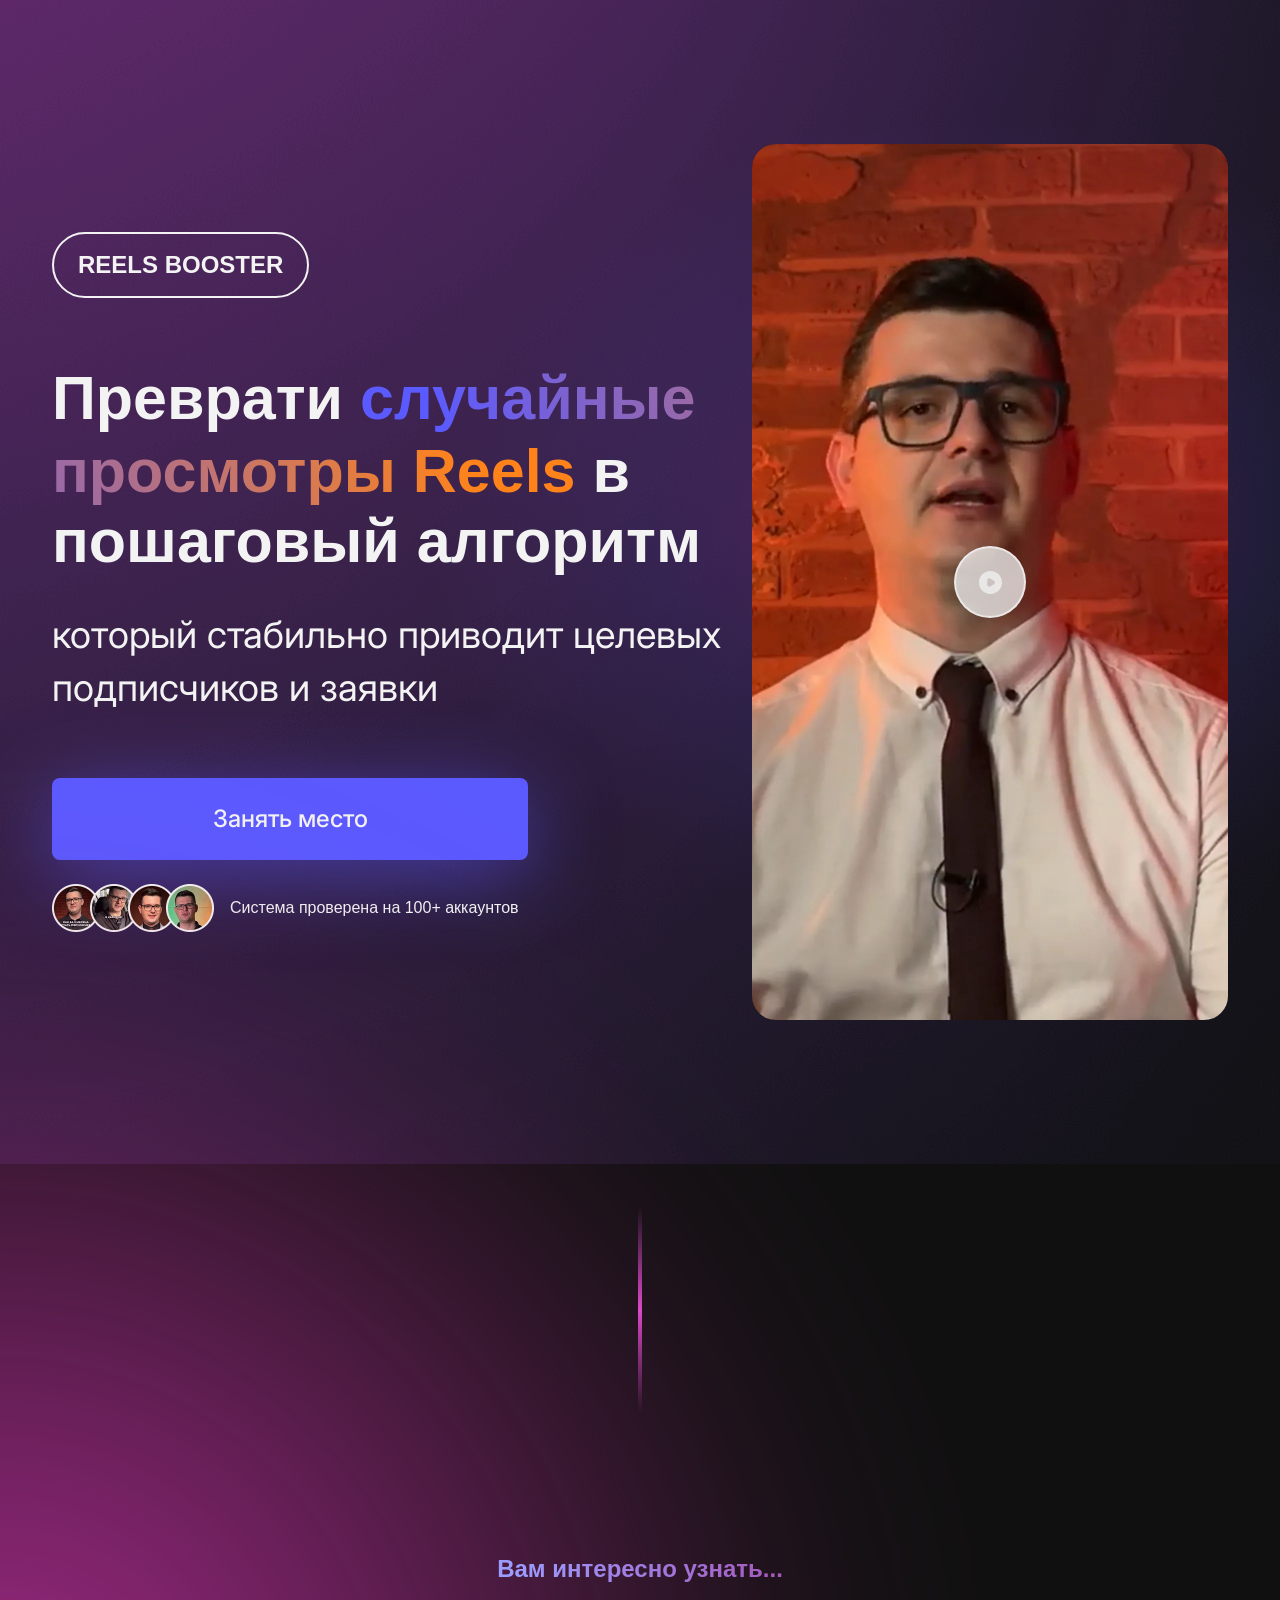
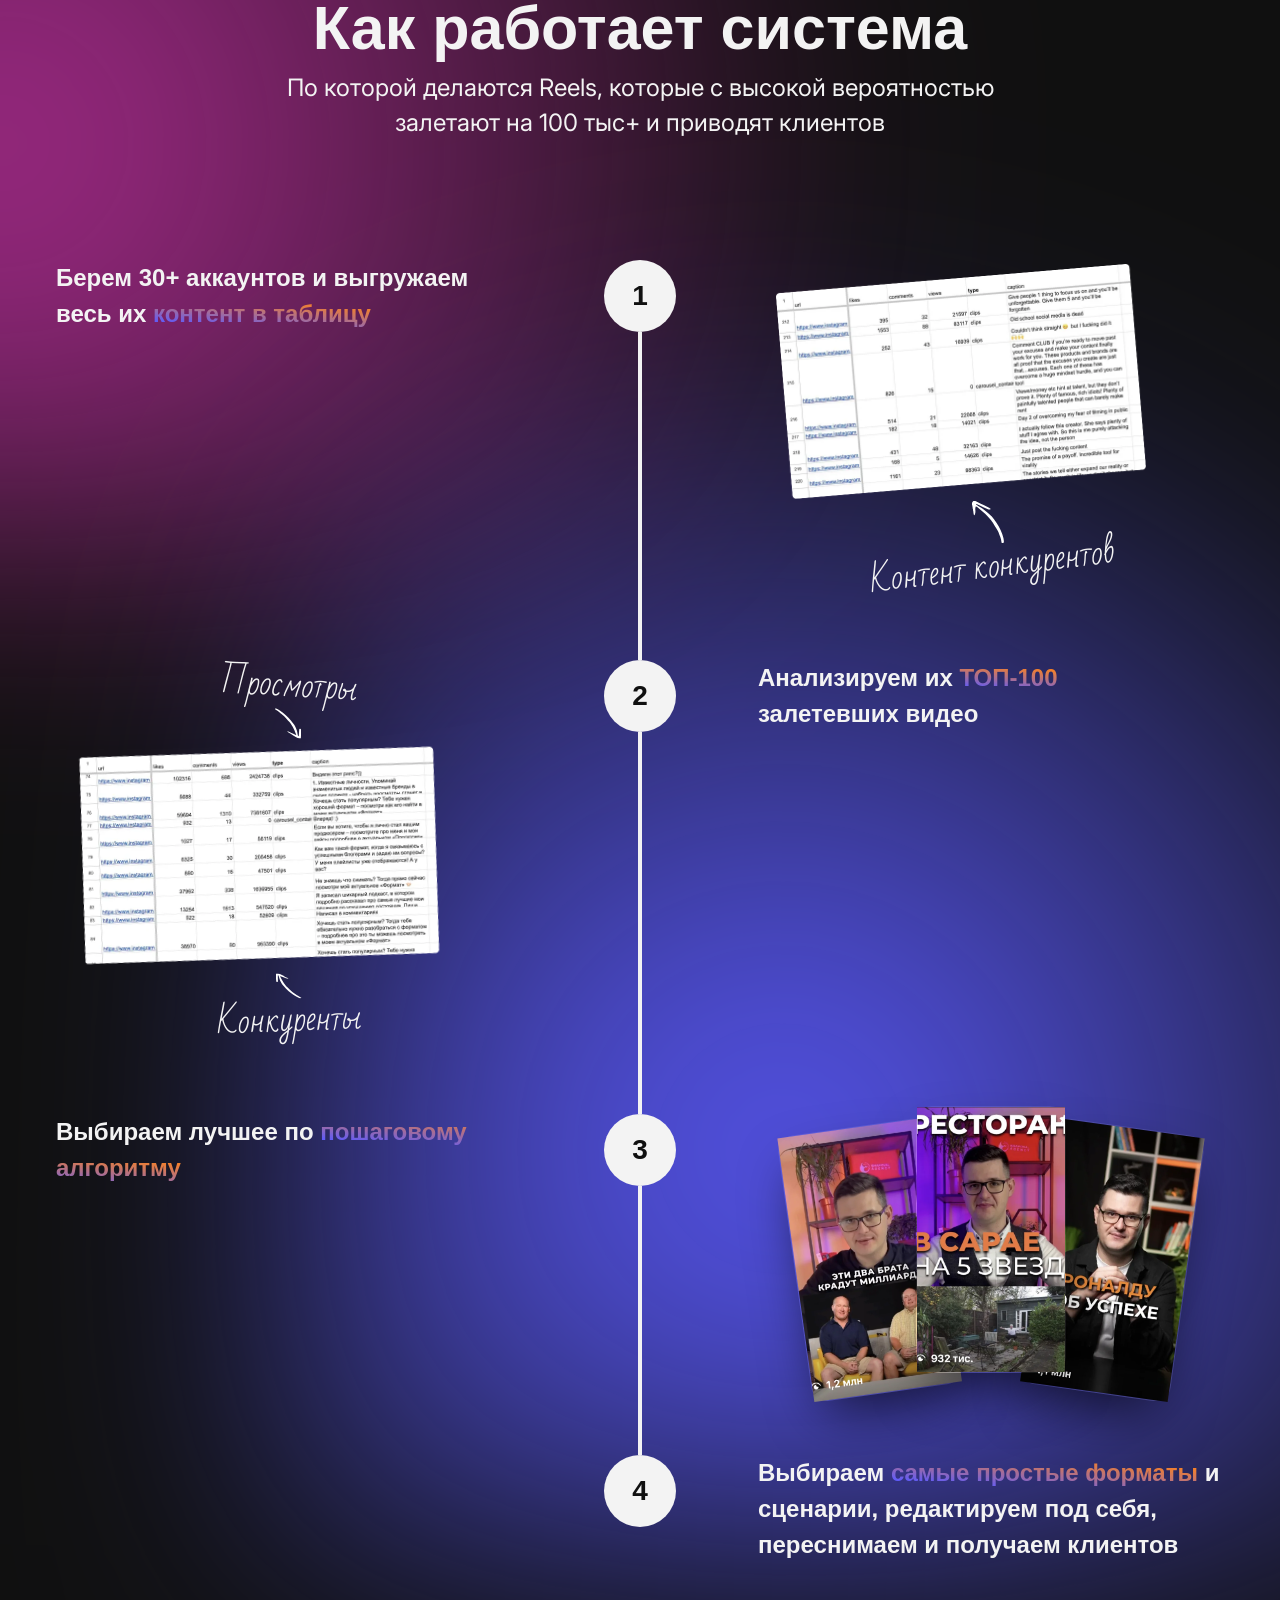
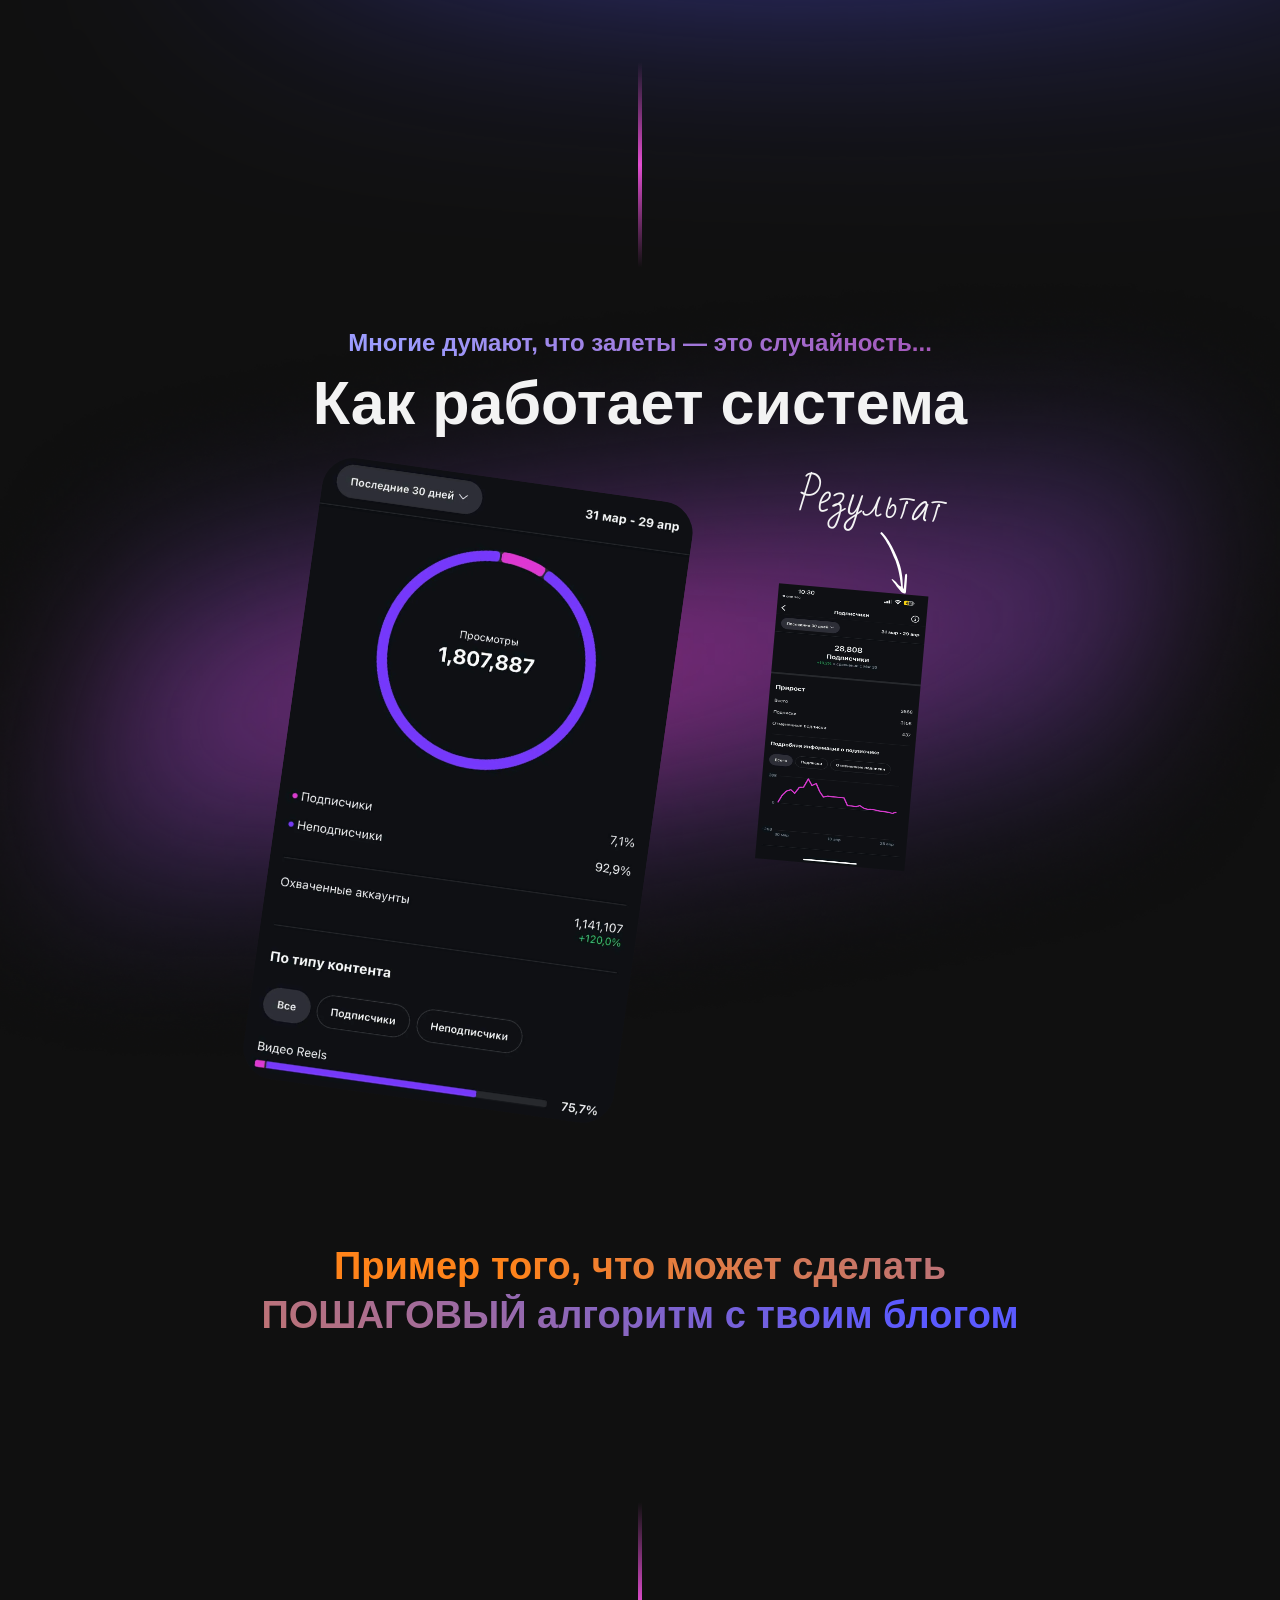
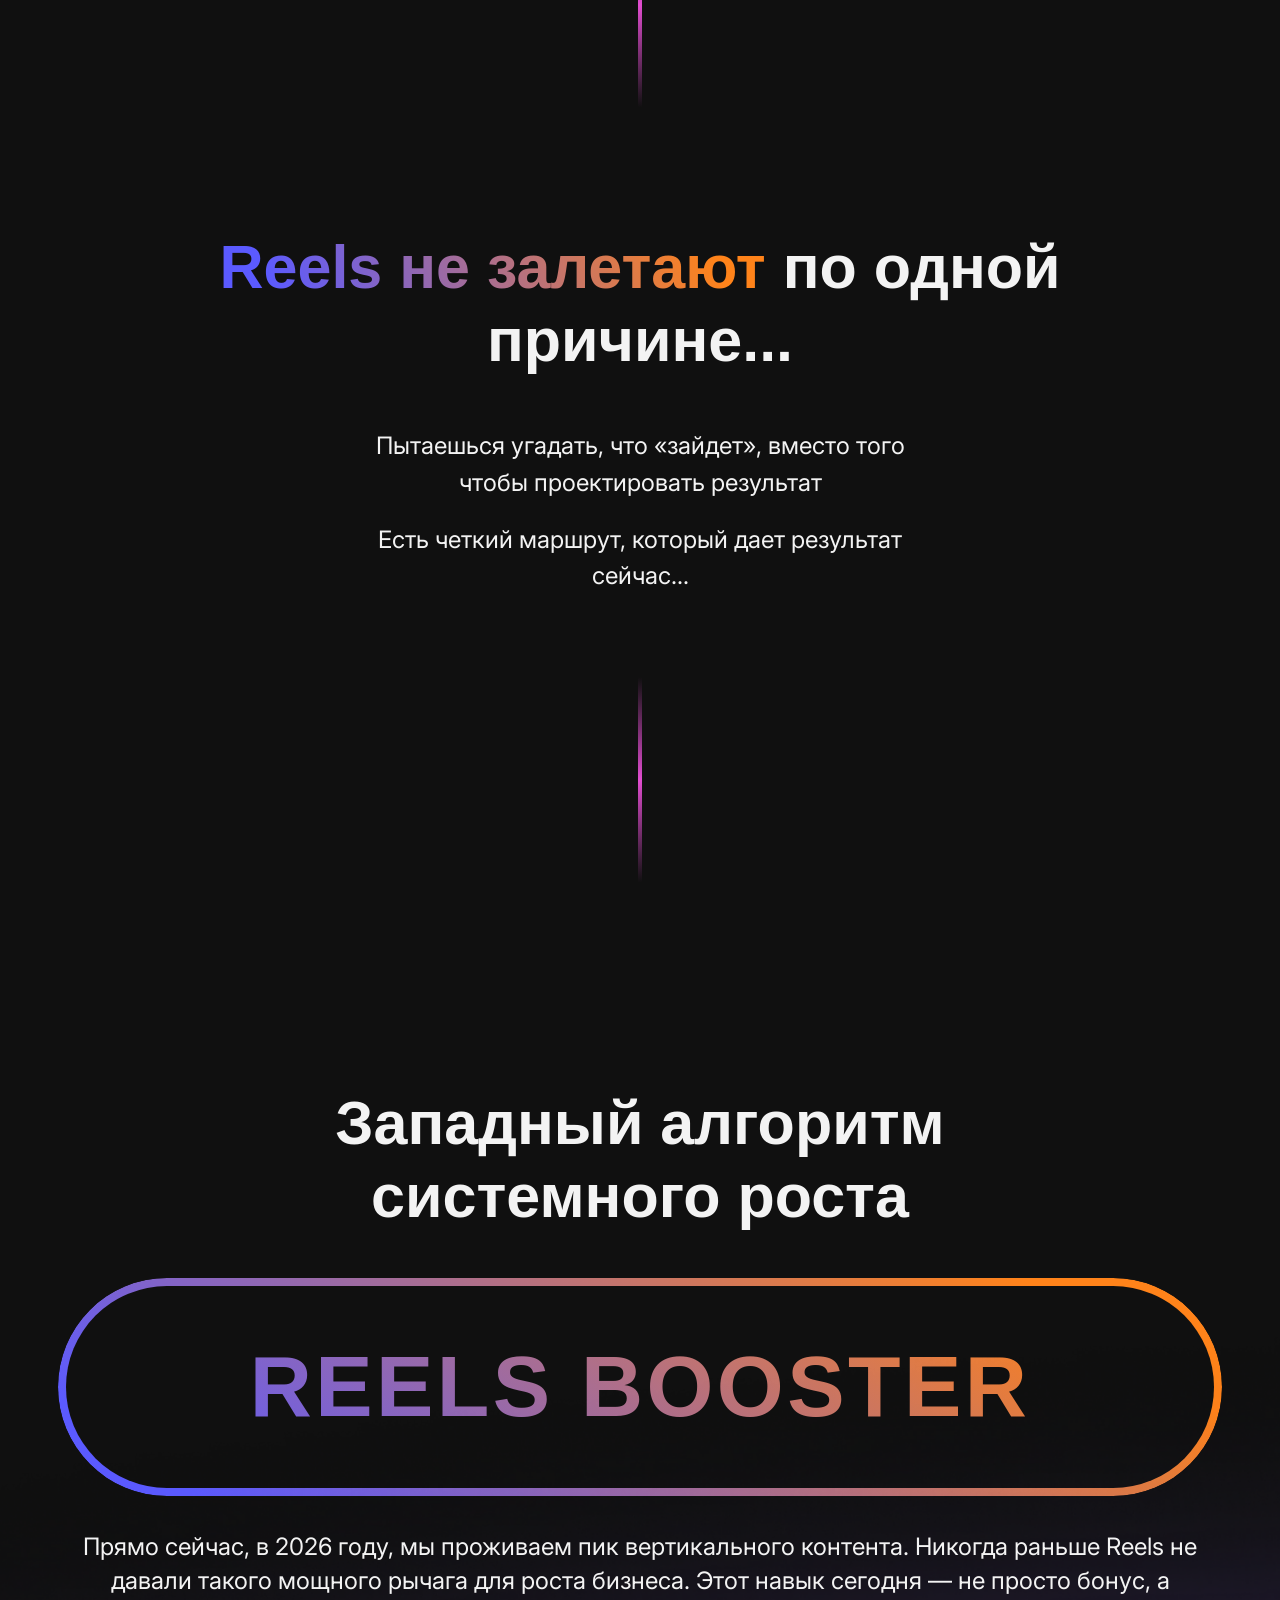
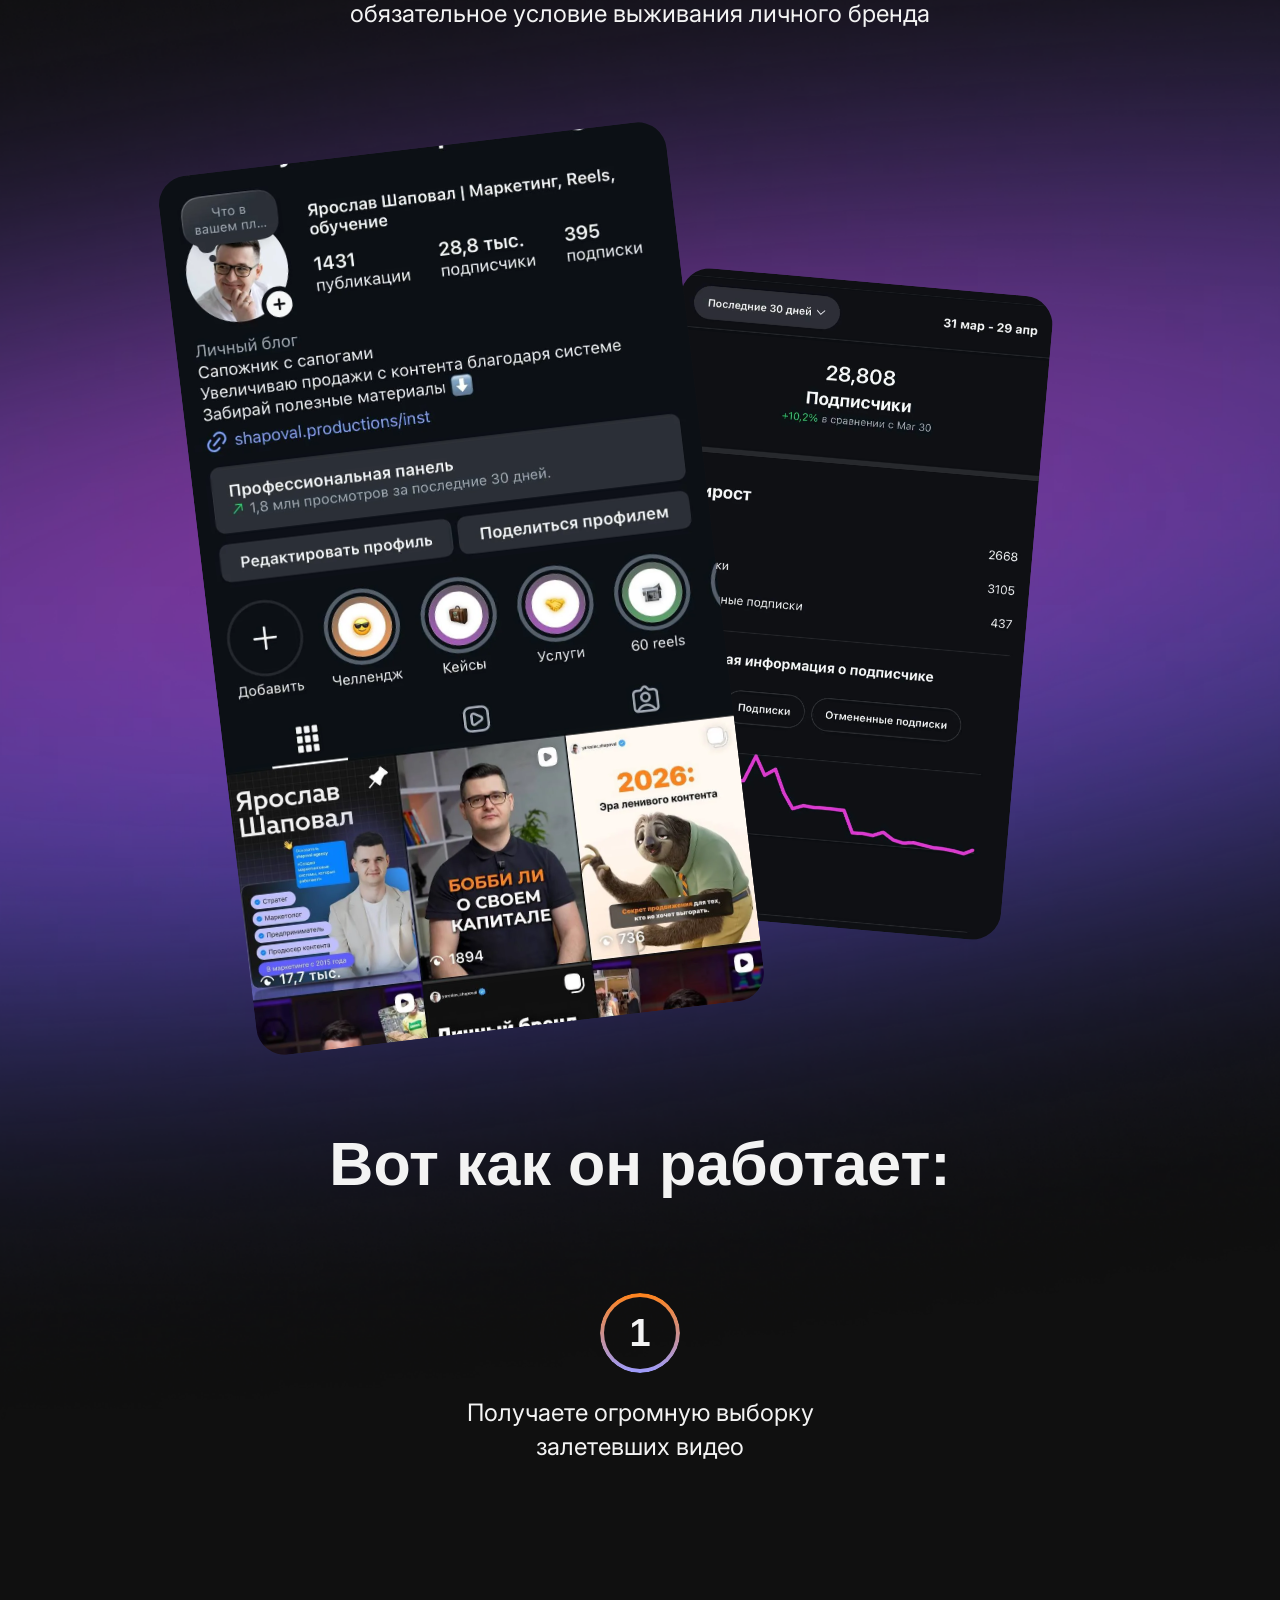
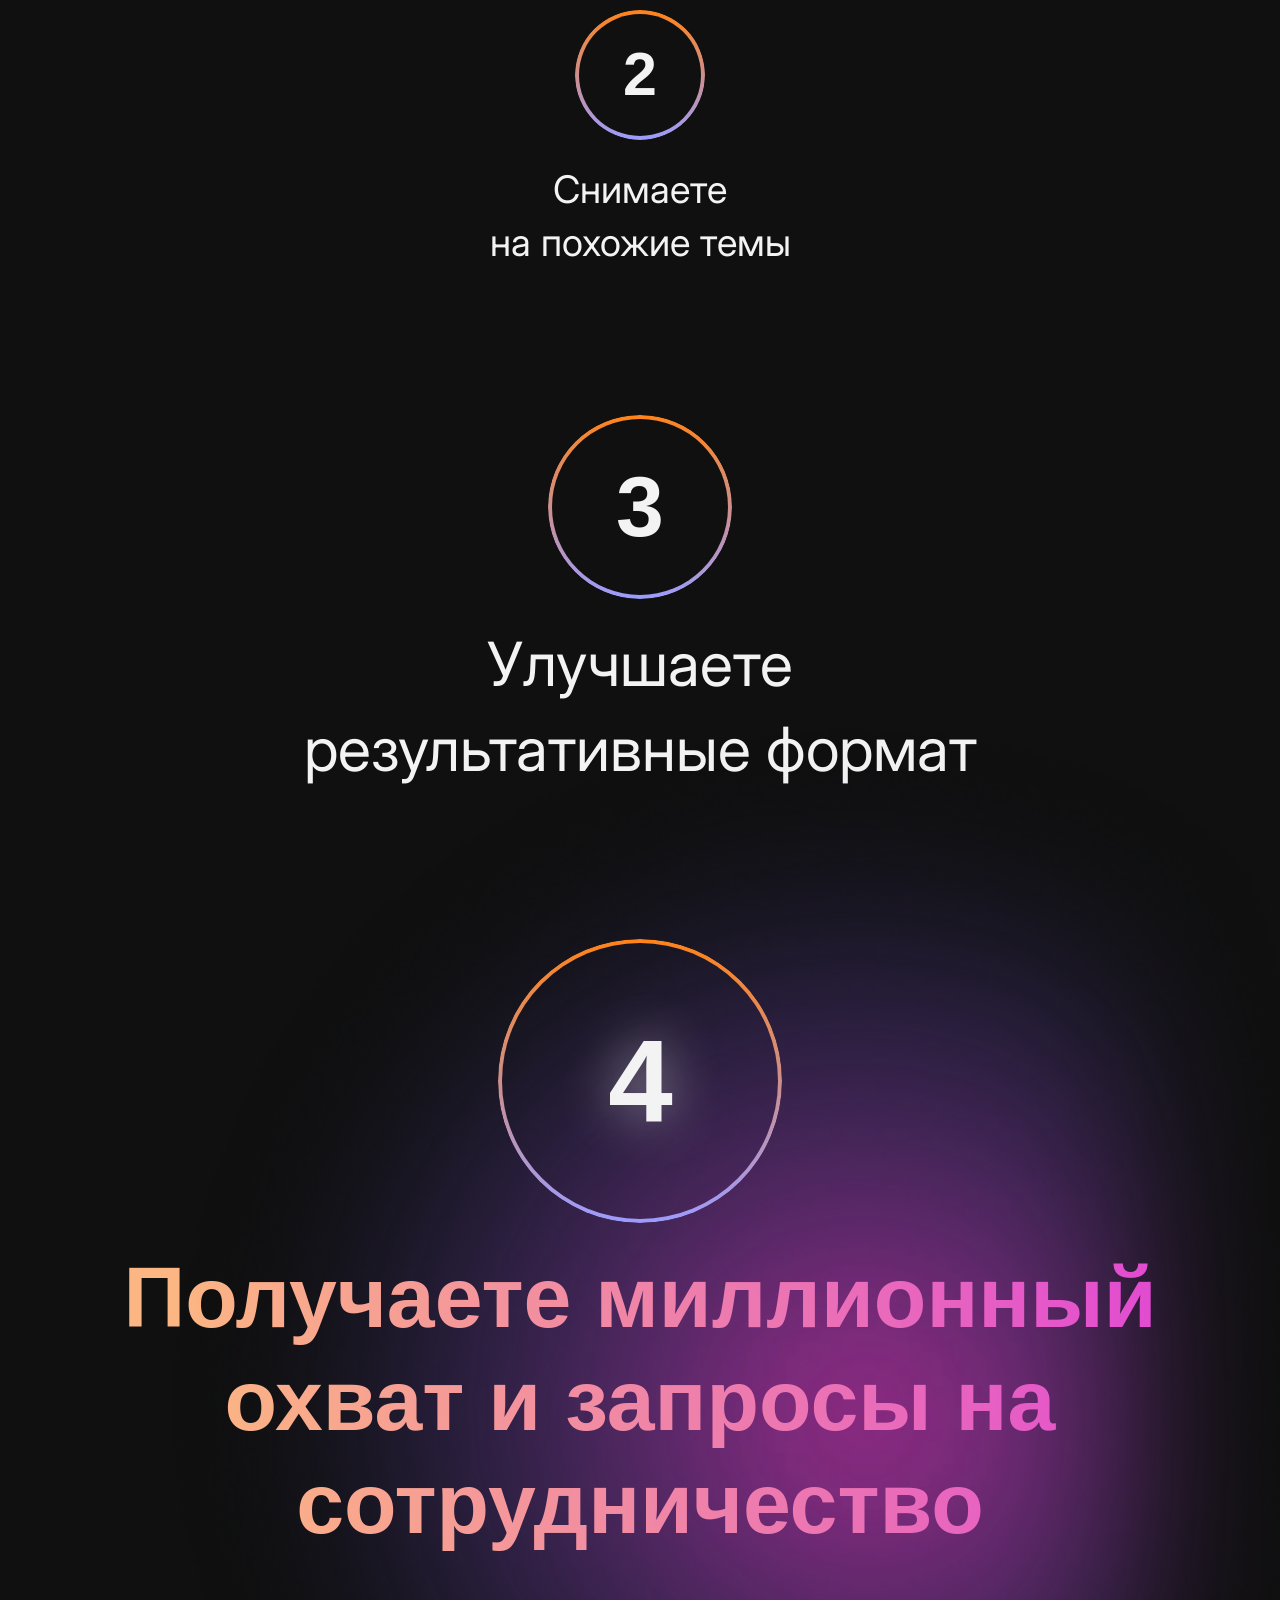
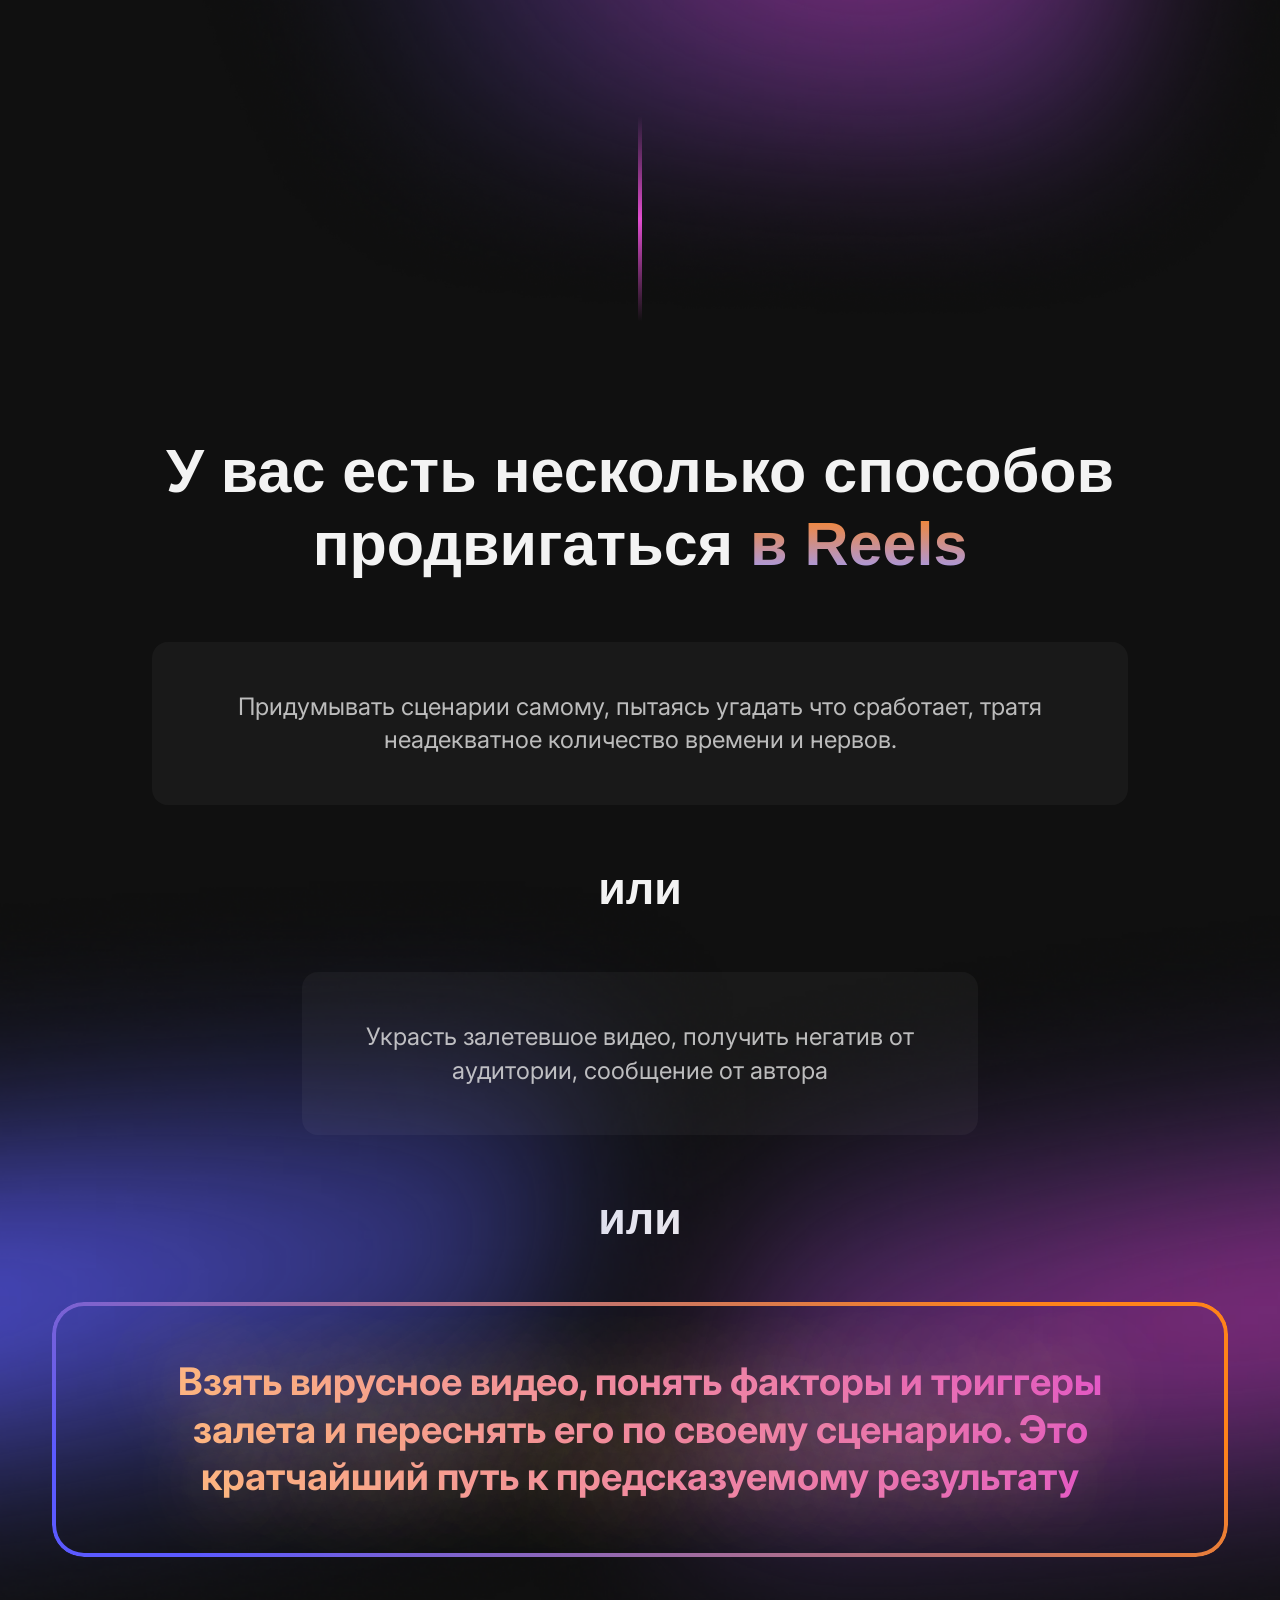
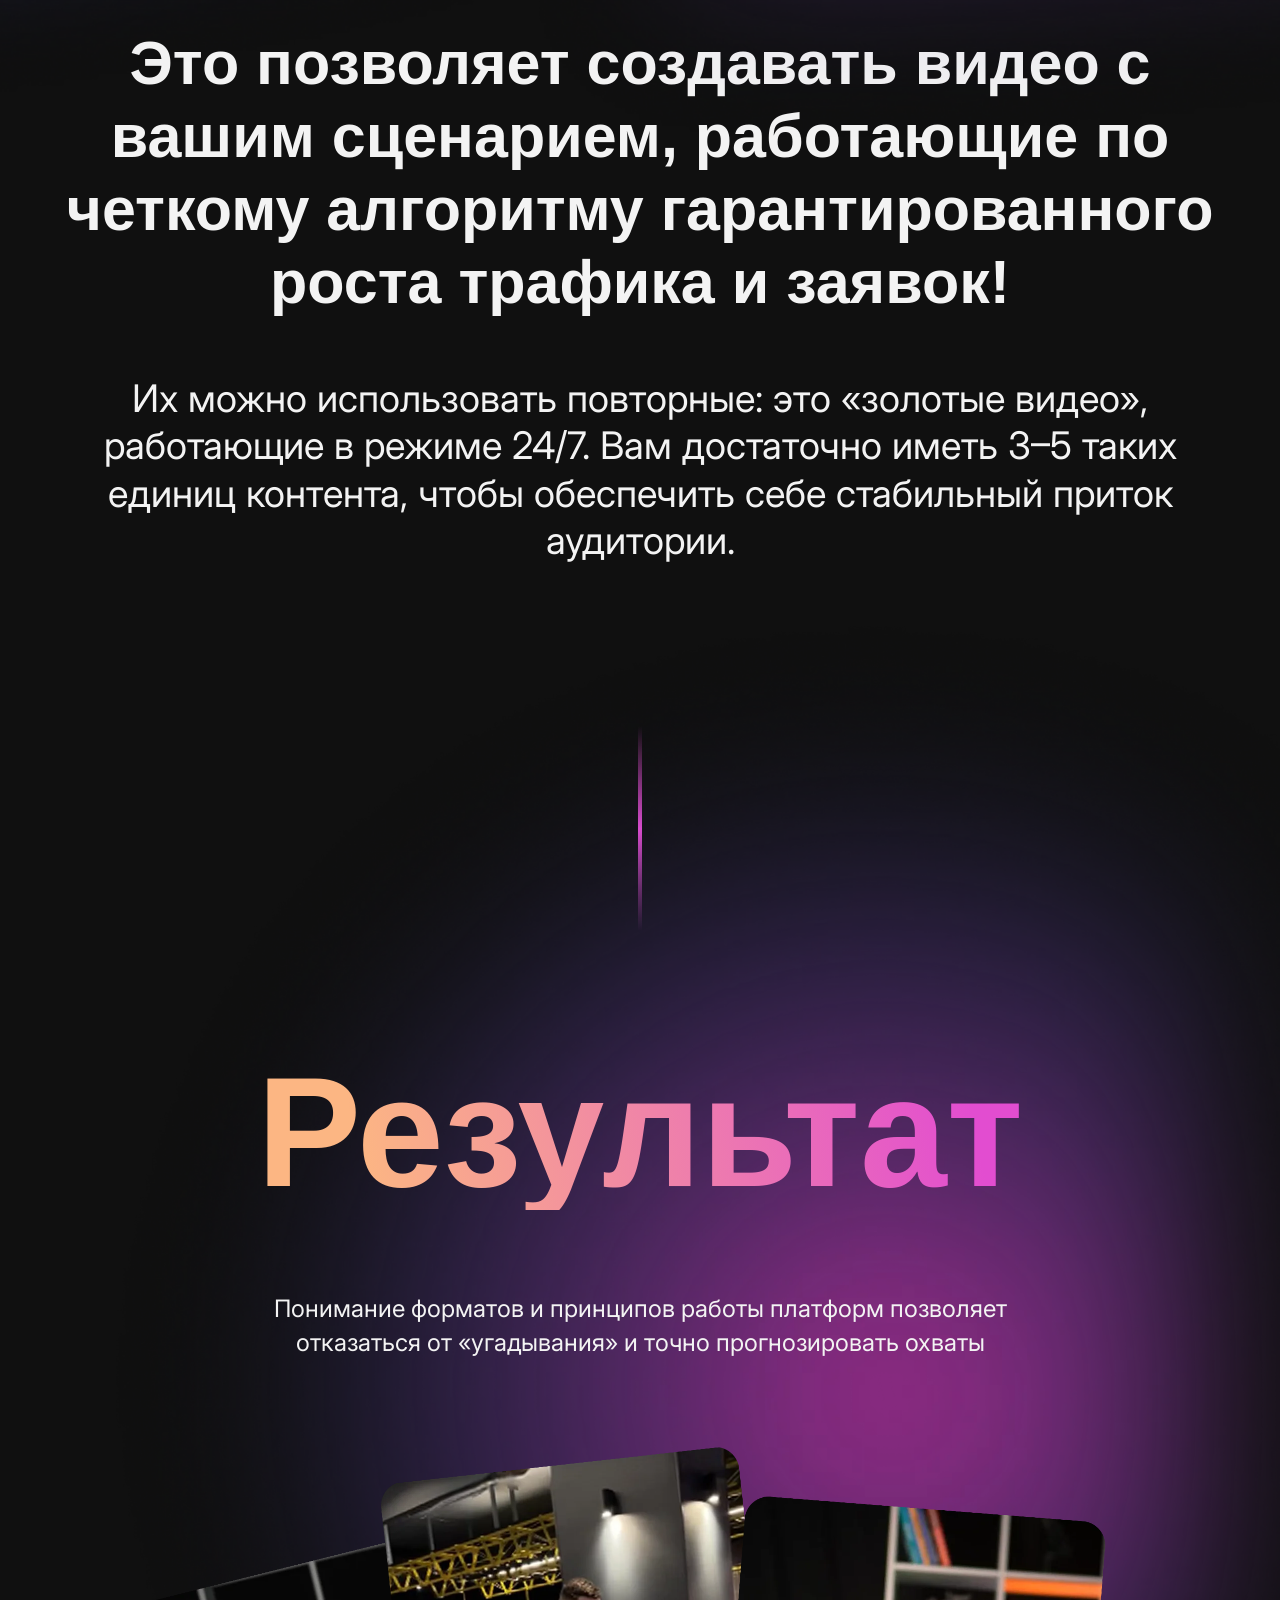
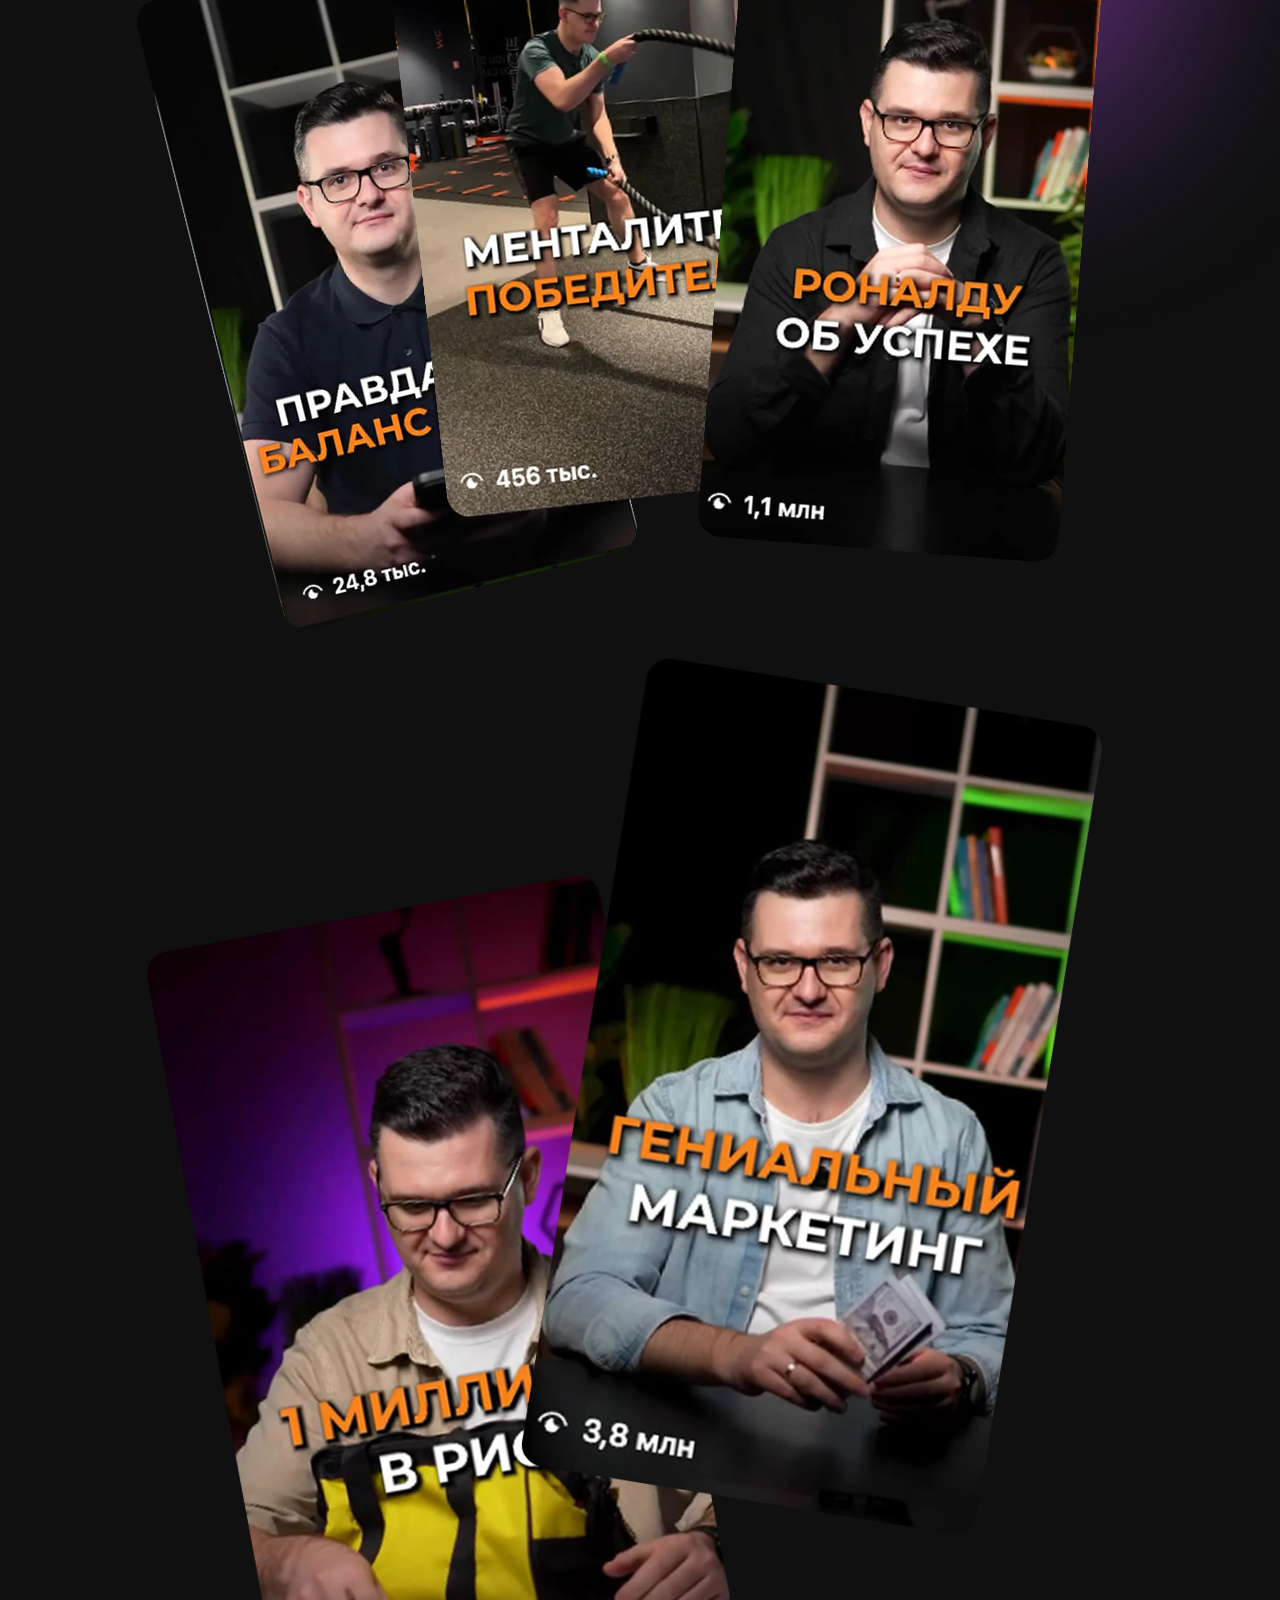
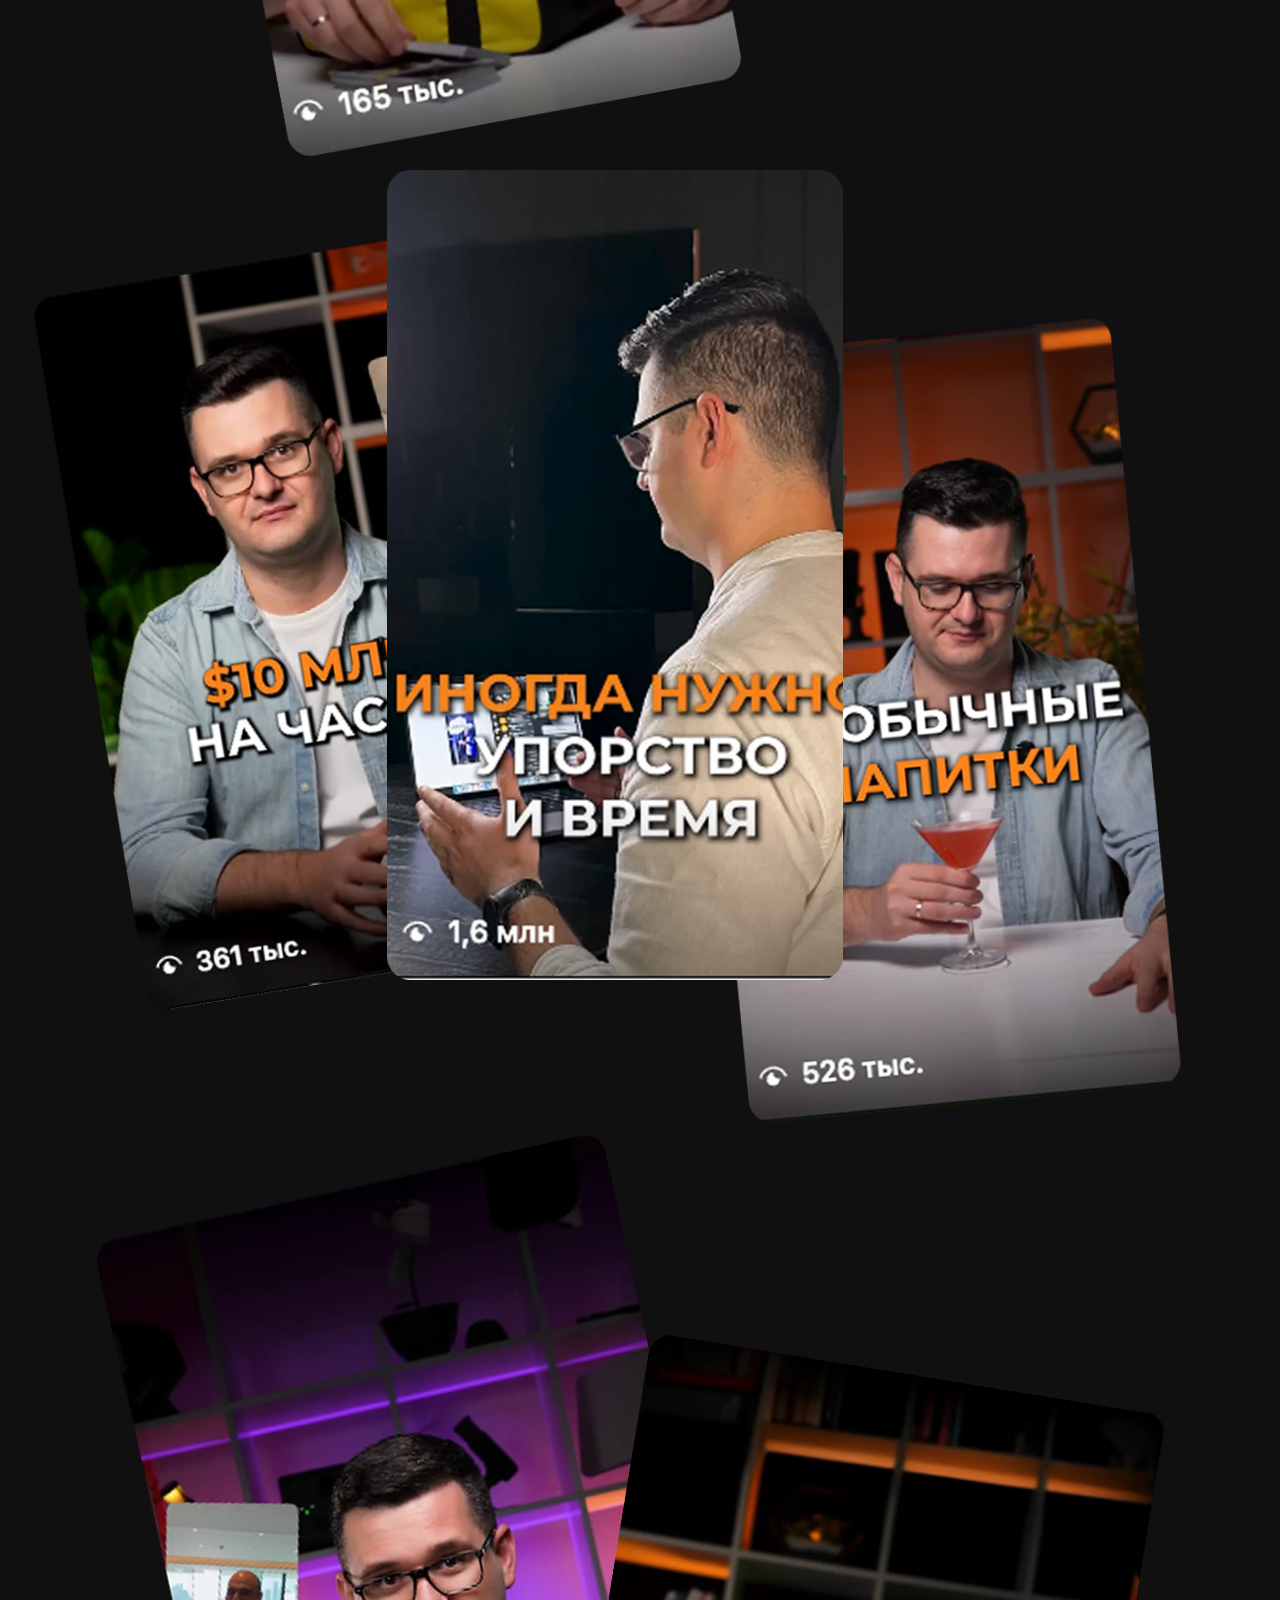
==== commit 290aebc9: "optimize: compress PNG (pngquant 65-80%) and JPG (jpegoptim 82%) originals — 80-85% size reduction" ====
--- a/index.html
+++ b/index.html
@@ -62,8 +62,8 @@
         </p>
 
         <div class="video-preview__mobile" data-video="hero">
-          <img class="video-preview__cover" src="assets/image/hero.png" width="476" height="876"
-            alt="Превью видео-приветствия" data-asset="hero-video-cover" loading="eager" />
+          <picture><source type="image/webp" srcset="assets/image/hero.webp"><img class="video-preview__cover" src="assets/image/hero.png" width="476" height="876"
+            alt="Превью видео-приветствия" data-asset="hero-video-cover" loading="eager" /></picture>
           <button type="button" class="video-preview__play" aria-label="Воспроизвести видео">
             <svg xmlns="http://www.w3.org/2000/svg" width="23" height="23" viewBox="0 0 23 23" fill="none">
               <path
@@ -79,16 +79,16 @@
           <div class="social-proof">
             <div class="avatars">
               <span class="avatar" data-asset="hero-avatar-1">
-                <img src="assets/image/hero-avatar-1.png" width="48" height="48" alt="">
+                <picture><source type="image/webp" srcset="assets/image/hero-avatar-1.webp"><img src="assets/image/hero-avatar-1.png" width="48" height="48" alt=""></picture>
               </span>
               <span class="avatar" data-asset="hero-avatar-2">
-                <img src="assets/image/hero-avatar-2.png" width="48" height="48" alt="">
+                <picture><source type="image/webp" srcset="assets/image/hero-avatar-2.webp"><img src="assets/image/hero-avatar-2.png" width="48" height="48" alt=""></picture>
               </span>
               <span class="avatar" data-asset="hero-avatar-3">
-                <img src="assets/image/hero-avatar-3.png" width="48" height="48" alt="">
+                <picture><source type="image/webp" srcset="assets/image/hero-avatar-3.webp"><img src="assets/image/hero-avatar-3.png" width="48" height="48" alt=""></picture>
               </span>
               <span class="avatar" data-asset="hero-avatar-4">
-                <img src="assets/image/hero-avatar-4.png" width="48" height="48" alt="">
+                <picture><source type="image/webp" srcset="assets/image/hero-avatar-4.webp"><img src="assets/image/hero-avatar-4.png" width="48" height="48" alt=""></picture>
               </span>
             </div>
             <p class="social-proof__text">Система проверена на 100+ аккаунтов</p>
@@ -98,8 +98,8 @@
 
       <div class="hero__media">
         <div class="video-preview" data-video="hero">
-          <img class="video-preview__cover" src="assets/image/hero.png" width="476" height="876"
-            alt="Превью видео-приветствия" data-asset="hero-video-cover" loading="eager" />
+          <picture><source type="image/webp" srcset="assets/image/hero.webp"><img class="video-preview__cover" src="assets/image/hero.png" width="476" height="876"
+            alt="Превью видео-приветствия" data-asset="hero-video-cover" loading="eager" /></picture>
           <button type="button" class="video-preview__play" aria-label="Воспроизвести видео">
             <svg xmlns="http://www.w3.org/2000/svg" width="23" height="23" viewBox="0 0 23 23" fill="none">
               <path
@@ -117,7 +117,7 @@
   <section class="section section--steps">
     <span class="section__divider" aria-hidden="true"></span>
     <span class="bg-shape bg-shape--left" aria-hidden="true">
-      <img src="assets/image/bg-mobs.png" width="1920" height="1080" alt="">
+      <picture><source type="image/webp" srcset="assets/image/bg-mobs.webp"><img src="assets/image/bg-mobs.png" width="1920" height="1080" alt=""></picture>
     </span>
 
     <div class="container">
@@ -140,8 +140,8 @@
             Берем 30+ аккаунтов и выгружаем весь их <span class="text-gradient">контент в таблицу</span>
           </p>
           <div class="steps__media">
-            <img class="steps__img" src="assets/image/steps__img1.png" width="357" height="230"
-              alt="Скриншот таблицы с контентом конкурентов" data-asset="step-1-table" loading="lazy" />
+            <picture><source type="image/webp" srcset="assets/image/steps__img1.webp"><img class="steps__img" src="assets/image/steps__img1.png" width="357" height="230"
+              alt="Скриншот таблицы с контентом конкурентов" data-asset="step-1-table" loading="lazy" /></picture>
             <span class="steps__handwriting steps__handwriting--bottom-right">
               <img src="assets/image/steps__handwriting1.svg" alt="Контент конкурентов">
               Контент конкурентов</span>
@@ -161,8 +161,8 @@
             <span class="steps__handwriting steps__handwriting--top-right">Просмотры
               <img src="assets/image/steps__handwriting2.svg" alt="Контент конкурентов">
             </span>
-            <img class="steps__img" src="assets/image/steps__img2.png" width="357" height="230"
-              alt="Скриншот таблицы с просмотрами конкурентов" data-asset="step-2-views" loading="lazy" />
+            <picture><source type="image/webp" srcset="assets/image/steps__img2.webp"><img class="steps__img" src="assets/image/steps__img2.png" width="357" height="230"
+              alt="Скриншот таблицы с просмотрами конкурентов" data-asset="step-2-views" loading="lazy" /></picture>
             <span class="steps__handwriting steps__handwriting--bottom-left">
               <img src="assets/image/steps__handwriting3.svg" alt="Контент конкурентов">
               Конкуренты</span>
@@ -181,13 +181,13 @@
           <div class="steps__media steps__media--reels-stack">
             <div class="reels-stack" aria-label="Примеры залетевших Reels">
               <div class="reels-stack__card" data-asset="step-3-reels-1">
-                <img src="assets/image/reels-stack__card1.png" width="102" height="175" loading="lazy" alt="">
+                <picture><source type="image/webp" srcset="assets/image/reels-stack__card1.webp"><img src="assets/image/reels-stack__card1.png" width="102" height="175" loading="lazy" alt=""></picture>
               </div>
               <div class="reels-stack__card" data-asset="step-3-reels-2">
-                <img src="assets/image/reels-stack__card2.png" width="102" height="175" loading="lazy" alt="">
+                <picture><source type="image/webp" srcset="assets/image/reels-stack__card2.webp"><img src="assets/image/reels-stack__card2.png" width="102" height="175" loading="lazy" alt=""></picture>
               </div>
               <div class="reels-stack__card" data-asset="step-3-reels-3">
-                <img src="assets/image/reels-stack__card3.png" width="102" height="175" loading="lazy" alt="">
+                <picture><source type="image/webp" srcset="assets/image/reels-stack__card3.webp"><img src="assets/image/reels-stack__card3.png" width="102" height="175" loading="lazy" alt=""></picture>
               </div>
             </div>
           </div>
@@ -212,7 +212,7 @@
   <section class="section section--example">
     <span class="section__divider" aria-hidden="true"></span>
     <span class="section__divider-img">
-      <img src="assets/image/bg-mobs2.png" width="1920" height="714" alt="">
+      <picture><source type="image/webp" srcset="assets/image/bg-mobs2.webp"><img src="assets/image/bg-mobs2.png" width="1920" height="714" alt=""></picture>
     </span>
     <div class="container">
       <header class="section__header">
@@ -223,7 +223,7 @@
       <div class="stats-collage">
         <div class="stats-card stats-card--main" data-asset="stats-main" role="img"
           aria-label="Скриншот статистики профиля">
-          <img src="assets/image/stats-main.jpg" width="375" height="626" alt="">
+          <picture><source type="image/webp" srcset="assets/image/stats-main.webp"><img src="assets/image/stats-main.jpg" width="375" height="626" alt=""></picture>
         </div>
         <div class="stats-card stats-card--side" data-asset="stats-side" role="img"
           aria-label="Скриншот прироста подписчиков">
@@ -231,7 +231,7 @@
             Результат
             <img src="assets/image/stats-card-text.svg" width="33" height="64px" alt="">
           </p>
-          <img src="assets/image/stats-main2.jpg" width="375" height="276" alt="">
+          <picture><source type="image/webp" srcset="assets/image/stats-main2.webp"><img src="assets/image/stats-main2.jpg" width="375" height="276" alt=""></picture>
         </div>
       </div>
 
@@ -247,7 +247,7 @@
   <section class="section section--why">
     <span class="section__divider" aria-hidden="true"></span>
     <span class="bg-shape bg-shape--right" aria-hidden="true">
-      <img src="assets/image/section--why1.png" width="1920" height="1000" loading="lazy" alt="">
+      <picture><source type="image/webp" srcset="assets/image/section--why1.webp"><img src="assets/image/section--why1.png" width="1920" height="1000" loading="lazy" alt=""></picture>
     </span>
 
     <div class="container container--mid">
@@ -277,10 +277,10 @@
 
       <div class="phones-collage">
         <div class="phone-mock" data-asset="phone-1">
-          <img src="assets/image/phone-mock1.jpg" width="511" height="885" loading="lazy" alt="">
+          <picture><source type="image/webp" srcset="assets/image/phone-mock1.webp"><img src="assets/image/phone-mock1.jpg" width="511" height="885" loading="lazy" alt=""></picture>
         </div>
         <div class="phone-mock phone-mock--right" data-asset="phone-2">
-          <img src="assets/image/phone-mock2.jpg" width="374" height="646" loading="lazy" alt="">
+          <picture><source type="image/webp" srcset="assets/image/phone-mock2.webp"><img src="assets/image/phone-mock2.jpg" width="374" height="646" loading="lazy" alt=""></picture>
         </div>
       </div>
 
@@ -356,48 +356,48 @@
       <div class="result-grid">
         <div class="result-pair result-pair--triple result-pair--triple1">
           <div class="reel-card" data-asset="result-3a">
-            <img src="assets/image/result1.png" width="358" height="636" loading="lazy" alt="">
+            <picture><source type="image/webp" srcset="assets/image/result1.webp"><img src="assets/image/result1.png" width="358" height="636" loading="lazy" alt=""></picture>
           </div>
           <div class="reel-card" data-asset="result-3b">
-            <img src="assets/image/result2.png" width="358" height="636" loading="lazy" alt="">
+            <picture><source type="image/webp" srcset="assets/image/result2.webp"><img src="assets/image/result2.png" width="358" height="636" loading="lazy" alt=""></picture>
           </div>
           <div class="reel-card" data-asset="result-3c">
-            <img src="assets/image/result3.png" width="358" height="636" loading="lazy" alt="">
+            <picture><source type="image/webp" srcset="assets/image/result3.webp"><img src="assets/image/result3.png" width="358" height="636" loading="lazy" alt=""></picture>
           </div>
         </div>
         <div class="result-pair result-pair--triple2">
           <div class="reel-card" data-asset="result-1a">
-            <img src="assets/image/result4.png" width="474" height="842" loading="lazy" alt="">
+            <picture><source type="image/webp" srcset="assets/image/result4.webp"><img src="assets/image/result4.png" width="474" height="842" loading="lazy" alt=""></picture>
           </div>
           <div class="reel-card" data-asset="result-1b">
-            <img src="assets/image/result5.png" width="474" height="842" loading="lazy" alt="">
+            <picture><source type="image/webp" srcset="assets/image/result5.webp"><img src="assets/image/result5.png" width="474" height="842" loading="lazy" alt=""></picture>
           </div>
         </div>
         <div class="result-pair result-pair--triple result-pair--triple3">
           <div class="reel-card" data-asset="result-3a">
-            <img src="assets/image/result6.png" width="358" height="636" loading="lazy" alt="">
+            <picture><source type="image/webp" srcset="assets/image/result6.webp"><img src="assets/image/result6.png" width="358" height="636" loading="lazy" alt=""></picture>
           </div>
           <div class="reel-card" data-asset="result-3b">
-            <img src="assets/image/result7.png" width="358" height="636" loading="lazy" alt="">
+            <picture><source type="image/webp" srcset="assets/image/result7.webp"><img src="assets/image/result7.png" width="358" height="636" loading="lazy" alt=""></picture>
           </div>
           <div class="reel-card" data-asset="result-3c">
-            <img src="assets/image/result8.png" width="358" height="636" loading="lazy" alt="">
+            <picture><source type="image/webp" srcset="assets/image/result8.webp"><img src="assets/image/result8.png" width="358" height="636" loading="lazy" alt=""></picture>
           </div>
         </div>
         <div class="result-pair result-pair--triple4">
           <div class="reel-card" data-asset="result-4a">
-            <img src="assets/image/result9.png" width="474" height="842" loading="lazy" alt="">
+            <picture><source type="image/webp" srcset="assets/image/result9.webp"><img src="assets/image/result9.png" width="474" height="842" loading="lazy" alt=""></picture>
           </div>
           <div class="reel-card" data-asset="result-4b">
-            <img src="assets/image/result10.png" width="474" height="842" loading="lazy" alt="">
+            <picture><source type="image/webp" srcset="assets/image/result10.webp"><img src="assets/image/result10.png" width="474" height="842" loading="lazy" alt=""></picture>
           </div>
         </div>
         <div class="result-pair result-pair--triple5">
           <div class="reel-card" data-asset="result-5a">
-            <img src="assets/image/result11.png" width="474" height="842" loading="lazy" alt="">
+            <picture><source type="image/webp" srcset="assets/image/result11.webp"><img src="assets/image/result11.png" width="474" height="842" loading="lazy" alt=""></picture>
           </div>
           <div class="reel-card" data-asset="result-5b">
-            <img src="assets/image/result12.png" width="474" height="842" loading="lazy" alt="">
+            <picture><source type="image/webp" srcset="assets/image/result12.webp"><img src="assets/image/result12.png" width="474" height="842" loading="lazy" alt=""></picture>
           </div>
         </div>
       </div>
@@ -429,8 +429,8 @@
           <div class="program-panel__main">
             <h3 class="program-panel__title">Упаковка аккаунта и механика ускоренных продаж</h3>
             <div class="program-panel__media" data-asset="program-m1-image">
-              <img src="assets/image/program-panel1.jpg" width="652" height="400" alt="Превью модуля 1"
-                loading="lazy" />
+              <picture><source type="image/webp" srcset="assets/image/program-panel1.webp"><img src="assets/image/program-panel1.jpg" width="652" height="400" alt="Превью модуля 1"
+                loading="lazy" /></picture>
             </div>
             <div class="program-panel__details-header">
               <h4 class="program-panel__details-title">Что будет внутри:</h4>
@@ -482,8 +482,8 @@
           <div class="program-panel__main">
             <h3 class="program-panel__title">Западный алгоритм Reels для стабильного привлечения клиентов</h3>
             <div class="program-panel__media" data-asset="program-m2-image">
-              <img src="assets/image/program-panel2.jpg" width="652" height="400" alt="Превью модуля 2"
-                loading="lazy" />
+              <picture><source type="image/webp" srcset="assets/image/program-panel2.webp"><img src="assets/image/program-panel2.jpg" width="652" height="400" alt="Превью модуля 2"
+                loading="lazy" /></picture>
             </div>
             <div class="program-panel__details-header">
               <h4 class="program-panel__details-title">Что будет внутри:</h4>
@@ -525,8 +525,8 @@
           <div class="program-panel__main">
             <h3 class="program-panel__title">Сценарии, съемка и монтаж для просмотров на 100+ тыс просмотров</h3>
             <div class="program-panel__media" data-asset="program-m3-image">
-              <img src="assets/image/program-panel2.jpg" width="652" height="400" alt="Превью модуля 2"
-                loading="lazy" />
+              <picture><source type="image/webp" srcset="assets/image/program-panel2.webp"><img src="assets/image/program-panel2.jpg" width="652" height="400" alt="Превью модуля 2"
+                loading="lazy" /></picture>
             </div>
             <div class="program-panel__details-header">
               <h4 class="program-panel__details-title">Что будет внутри:</h4>
@@ -575,8 +575,8 @@
           <div class="program-panel__main">
             <h3 class="program-panel__title">Создание воронки, которая продает с минимальными просмотрами</h3>
             <div class="program-panel__media" data-asset="program-m4-image">
-              <img src="assets/image/program-panel2.jpg" width="652" height="400" alt="Превью модуля 2"
-                loading="lazy" />
+              <picture><source type="image/webp" srcset="assets/image/program-panel2.webp"><img src="assets/image/program-panel2.jpg" width="652" height="400" alt="Превью модуля 2"
+                loading="lazy" /></picture>
             </div>
             <div class="program-panel__details-header">
               <h4 class="program-panel__details-title">Что будет внутри:</h4>
@@ -1031,7 +1031,7 @@
       </div>
     </div>
     <div class="footer-bg">
-      <img src="assets/image/footer-bg.png" width="1920" height="auto" loading="lazy" alt="">
+      <picture><source type="image/webp" srcset="assets/image/footer-bg.webp"><img src="assets/image/footer-bg.png" width="1920" height="auto" loading="lazy" alt=""></picture>
     </div>
   </footer>
 
--- a/styles.css
+++ b/styles.css
@@ -2221,7 +2221,7 @@
   content: "";
   width: 3004.229px;
   height: 3233.129px;
-  background: url(/assets/image/bgs.png);
+  background: url(assets/image/bgs.webp);
   background-repeat: no-repeat;
   background-size: contain;
   position: absolute;
@@ -2239,7 +2239,7 @@
   content: "";
   width: 1344.924px;
   height: 1720.547px;
-  background: url(/assets/image/bgs2.png);
+  background: url(assets/image/bgs2.webp);
   background-repeat: no-repeat;
   background-size: contain;
   background-position: right;
@@ -2268,7 +2268,7 @@
   content: "";
   width: 3000px;
   height: 2000px;
-  background: url(/assets/image/bgs3.png);
+  background: url(assets/image/bgs3.webp);
   background-repeat: no-repeat;
   background-size: contain;
   background-position: bottom;
@@ -2301,7 +2301,7 @@
   content: "";
   width: 1499.484px;
   height: 1539.364px;
-  background: url(/assets/image/bgs4.png);
+  background: url(assets/image/bgs4.webp);
   background-repeat: no-repeat;
   background-size: contain;
   background-position: center;
@@ -2434,7 +2434,7 @@
   content: "";
   width: 2000px;
   height: 2000px;
-  background: url(/assets/image/bgs5.png);
+  background: url(assets/image/bgs5.webp);
   background-repeat: no-repeat;
   background-size: cover;
   background-position: bottom;
@@ -2880,7 +2880,7 @@
   }
 
   .section--steps .bg-shape--left img {
-    content: url(/assets/image/step-bg2.png);
+    content: url(assets/image/step-bg2.webp);
     width: 100%;
     height: 100%;
     display: none;
@@ -2913,7 +2913,7 @@
   }
 
   .section--example .section__divider-img img {
-    content: url(/assets/image/section__divider-mob.png);
+    content: url(assets/image/section__divider-mob.webp);
     width: 100%;
     height: 100%;
   }
@@ -3560,7 +3560,7 @@
     content: "";
     width: 3004.229px;
     height: 3233.129px;
-    background: url(/assets/image/bgs.png);
+    background: url(assets/image/bgs.webp);
     background-repeat: no-repeat;
     background-size: contain;
     position: absolute;
@@ -3578,7 +3578,7 @@
     content: "";
     width: 1344.924px;
     height: 1720.547px;
-    background: url(/assets/image/bgs2.png);
+    background: url(assets/image/bgs2.webp);
     background-repeat: no-repeat;
     background-size: contain;
     background-position: right;
@@ -3607,7 +3607,7 @@
     content: "";
     width: 3000px;
     height: 2000px;
-    background: url(/assets/image/bgs3.png);
+    background: url(assets/image/bgs3.webp);
     background-repeat: no-repeat;
     background-size: contain;
     background-position: bottom;
@@ -3640,7 +3640,7 @@
     content: "";
     width: 1499.484px;
     height: 1539.364px;
-    background: url(/assets/image/bgs4.png);
+    background: url(assets/image/bgs4.webp);
     background-repeat: no-repeat;
     background-size: contain;
     background-position: center;
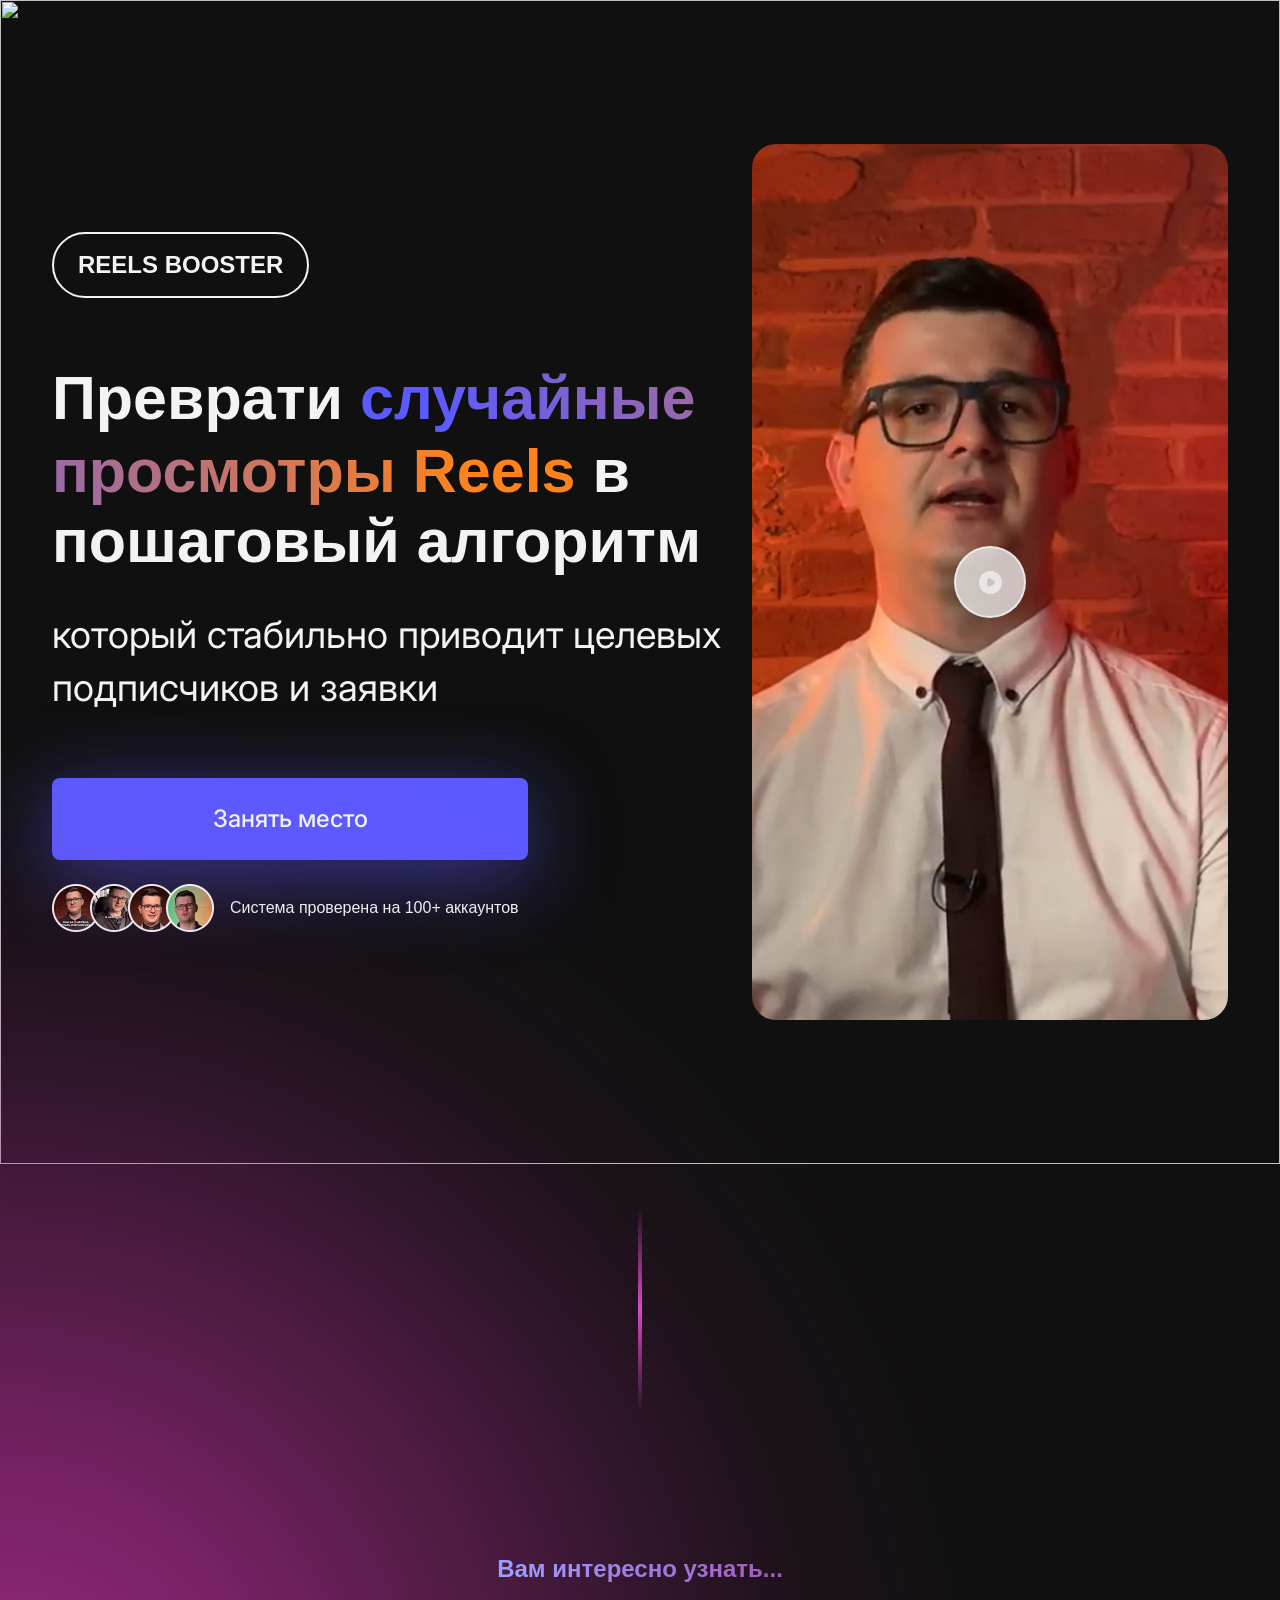
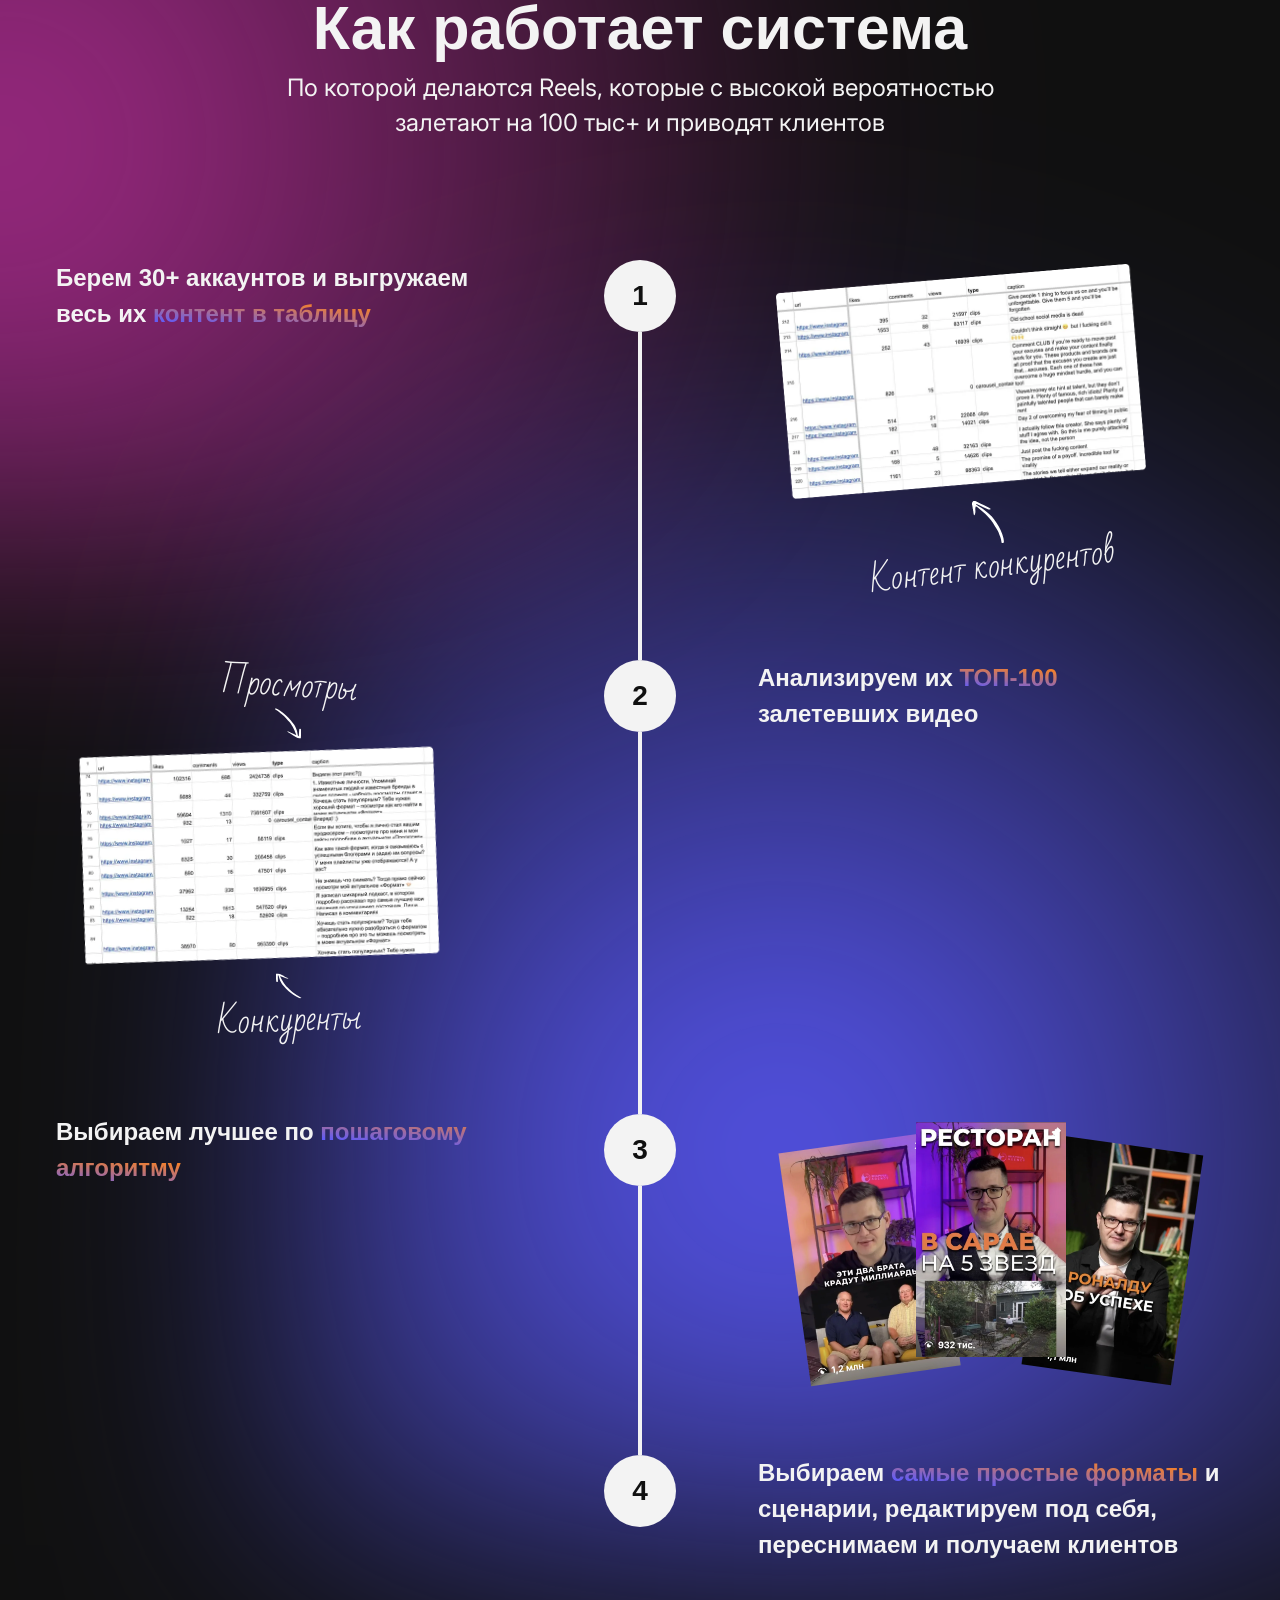
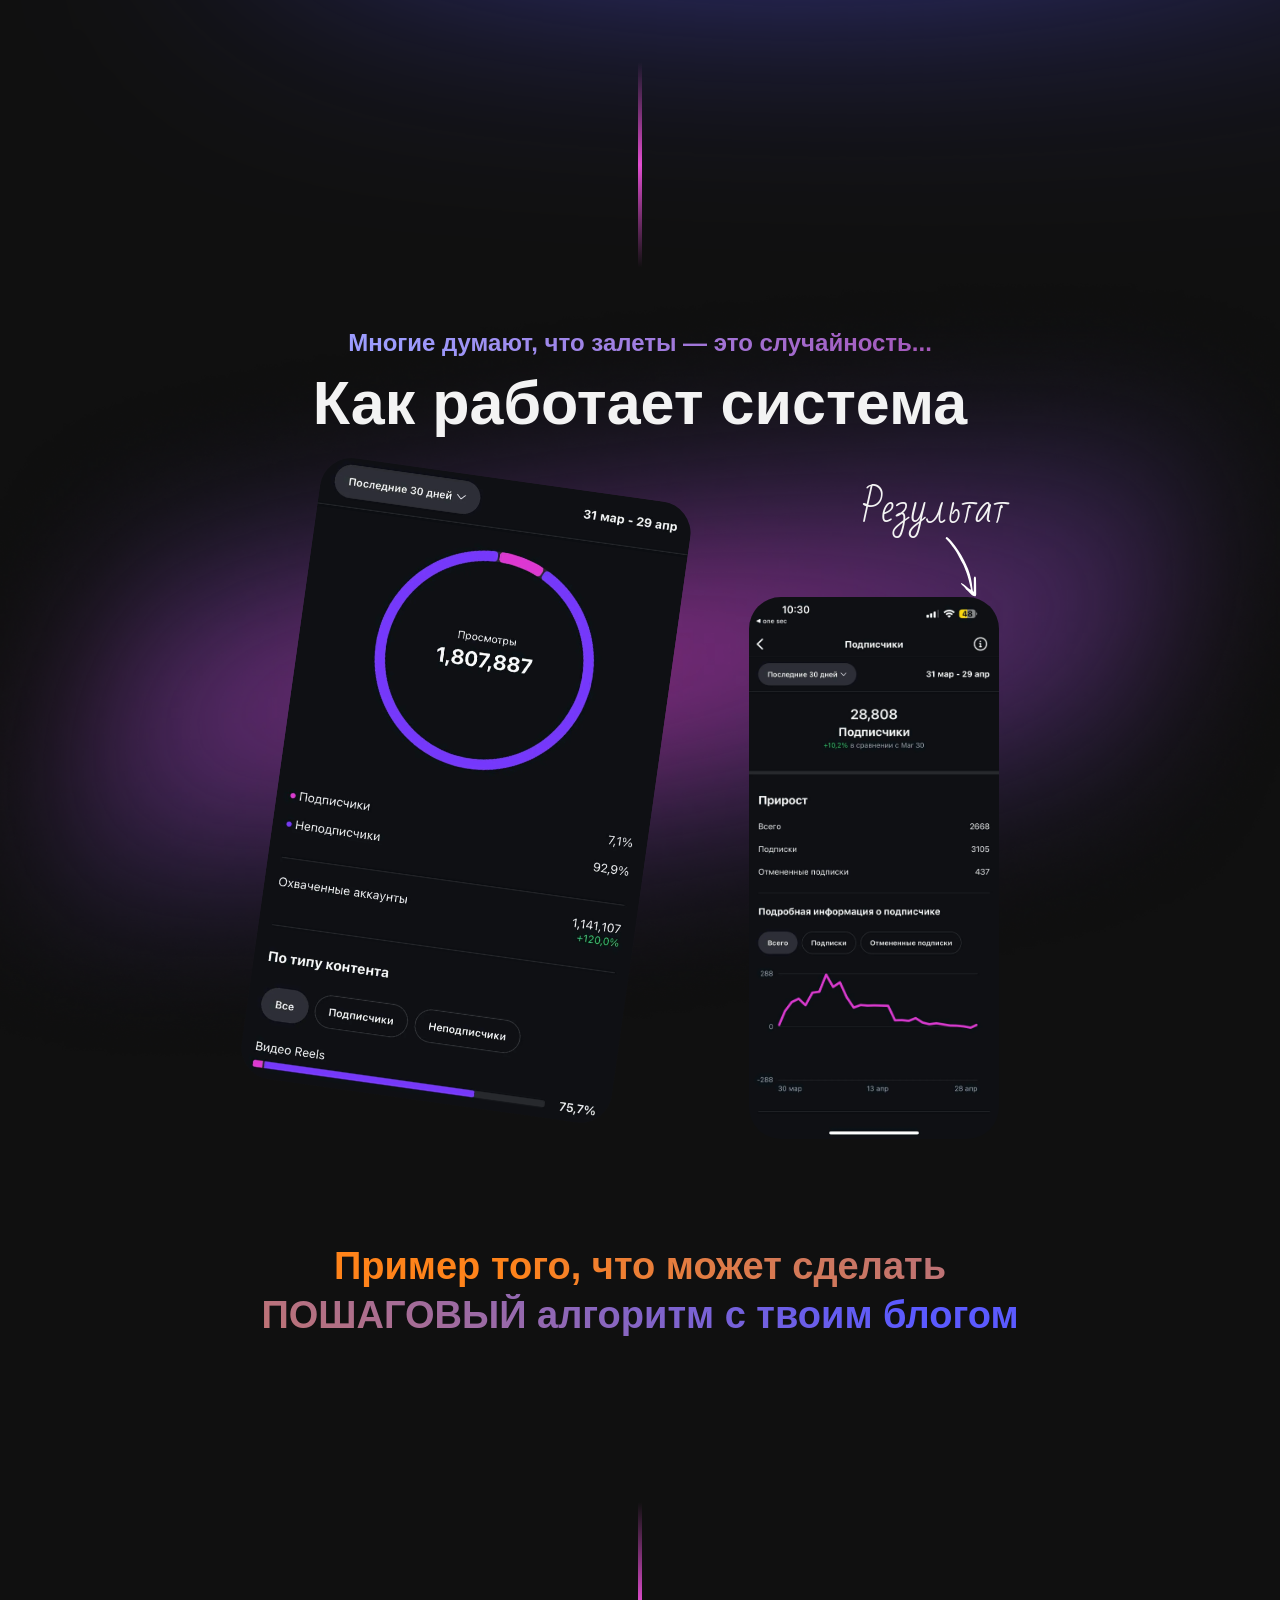
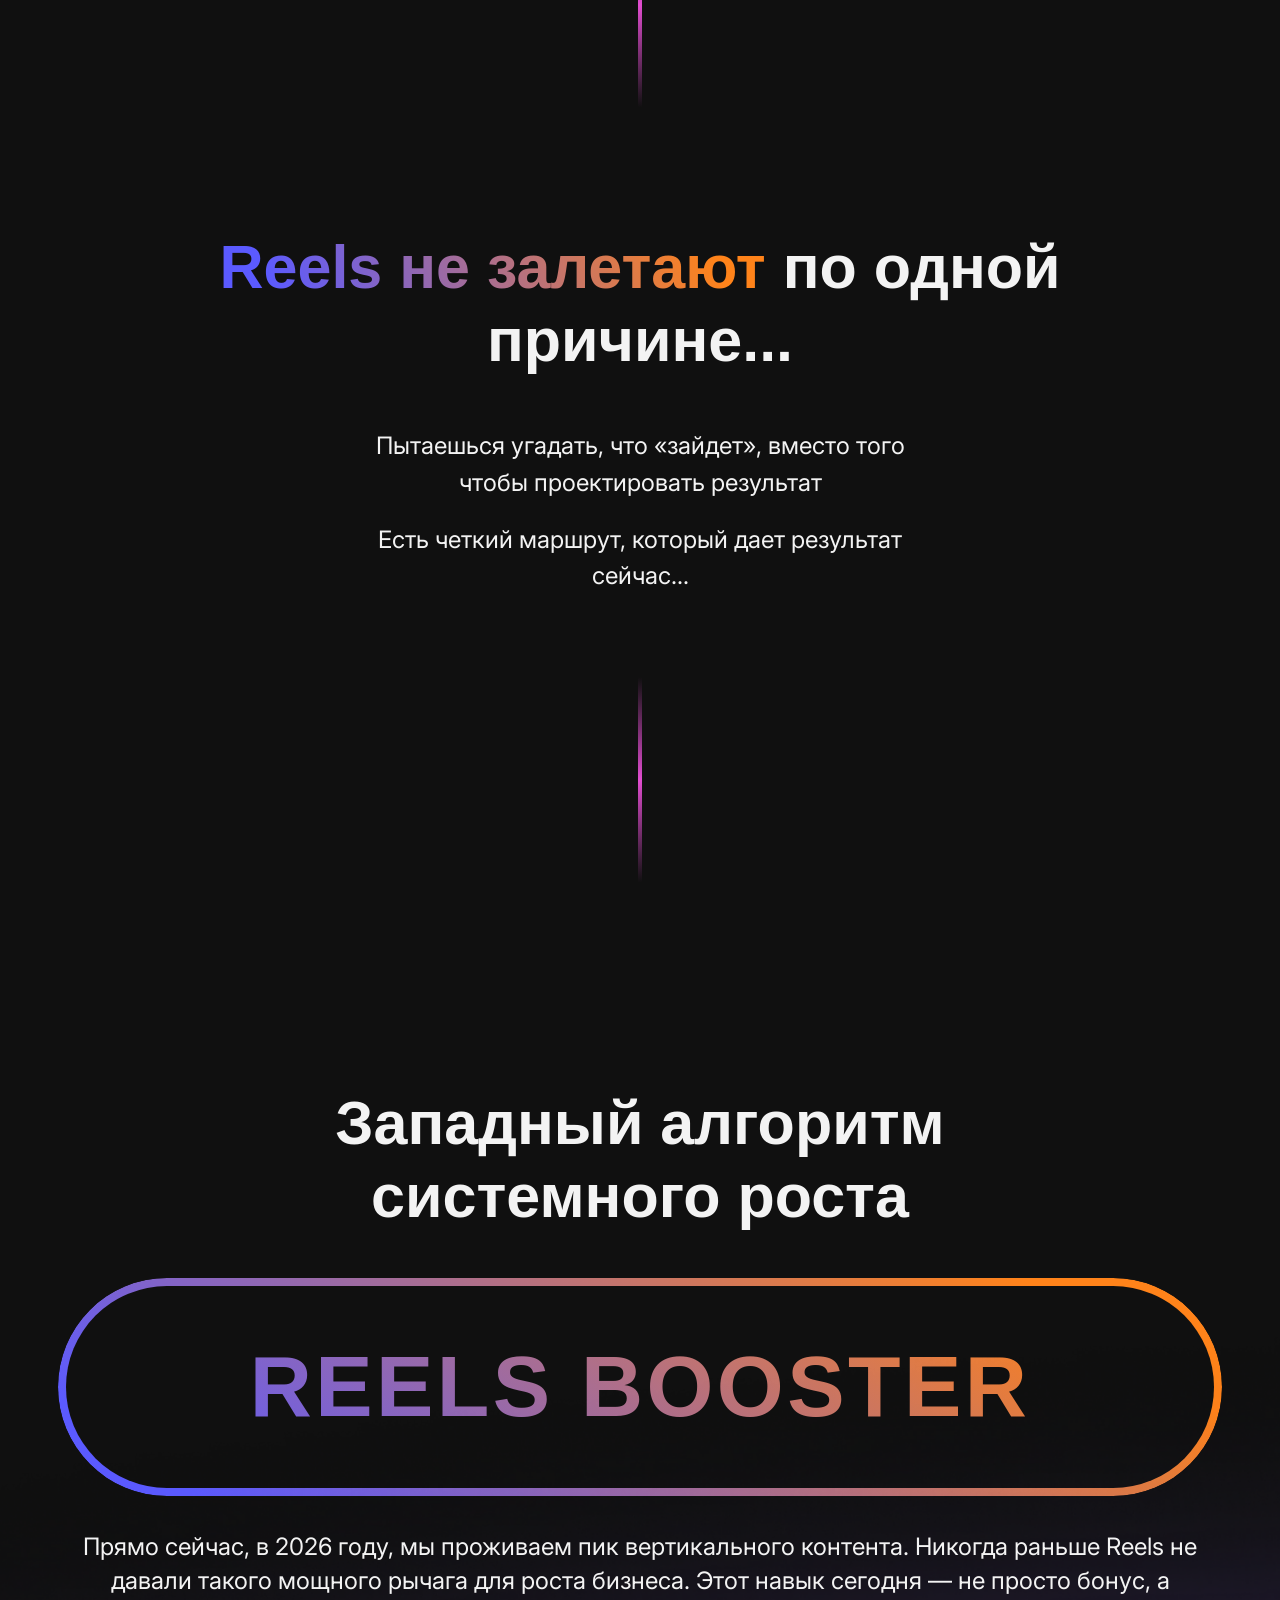
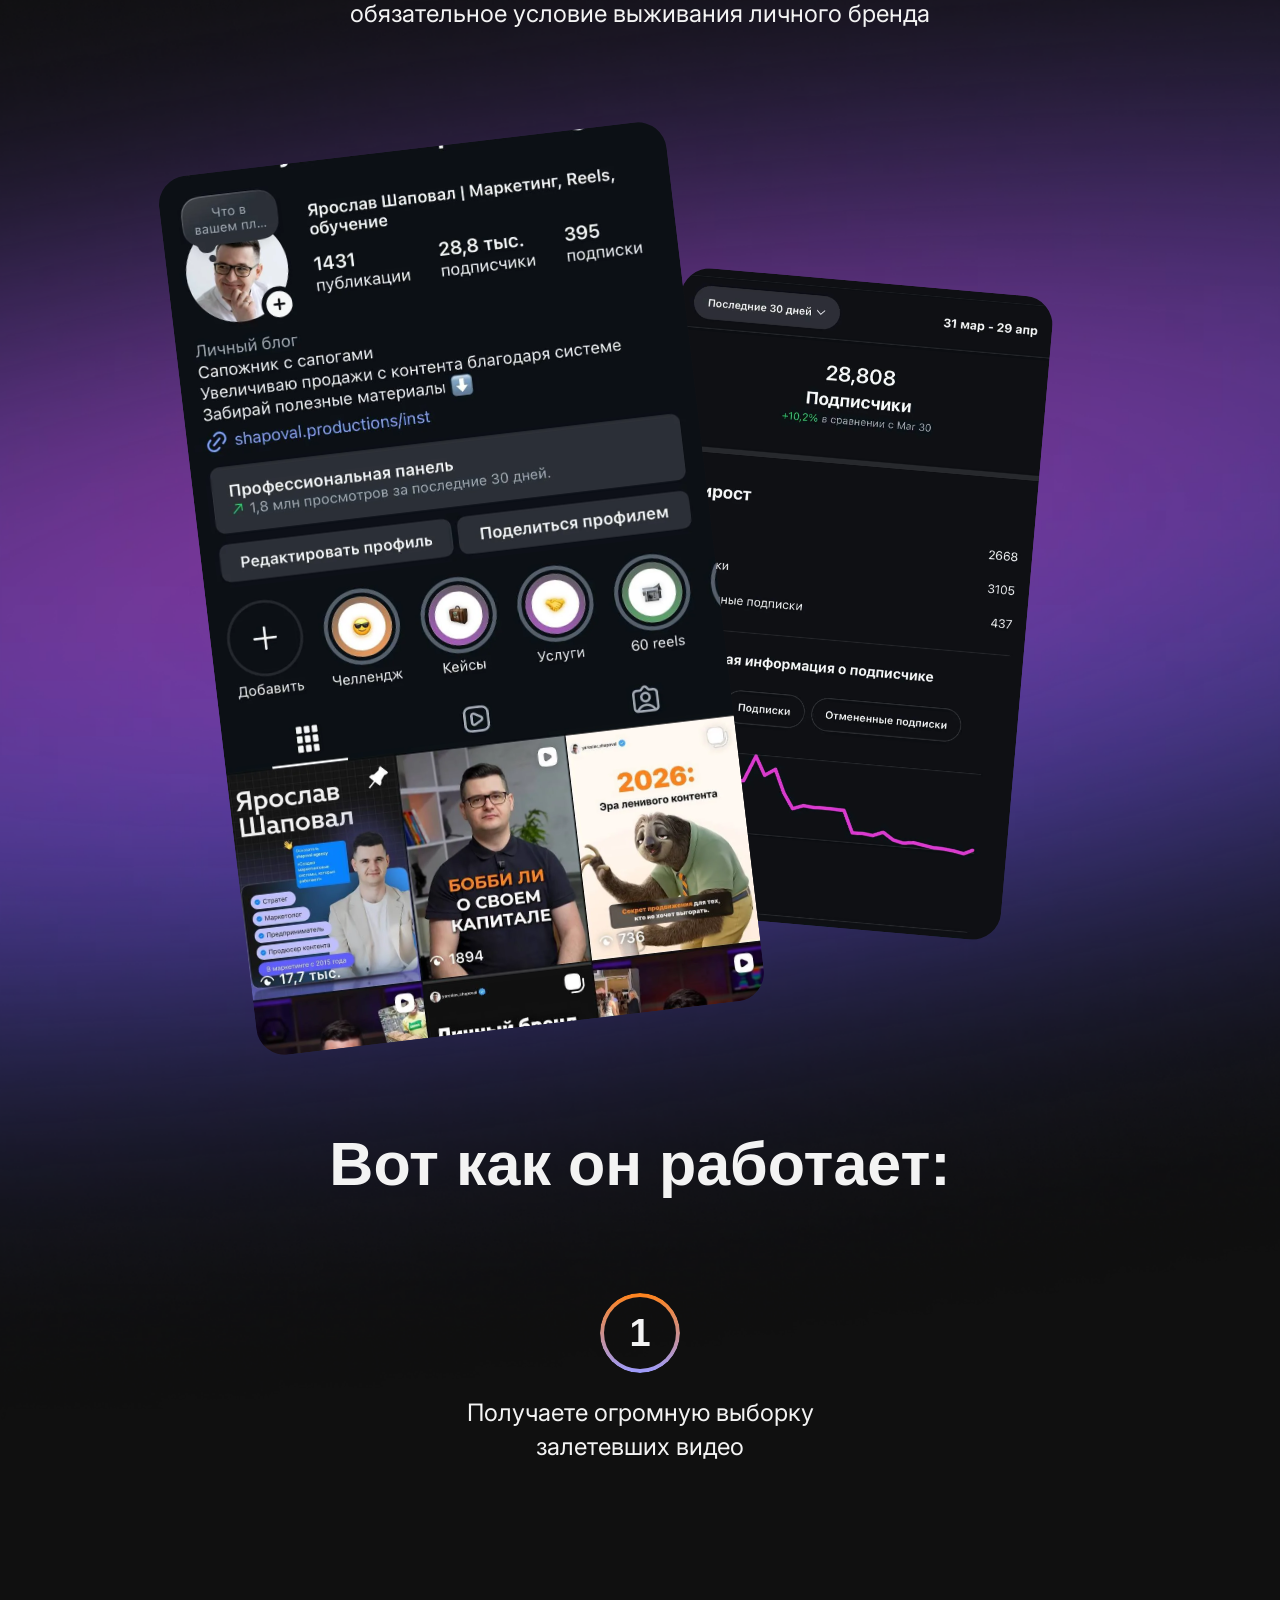
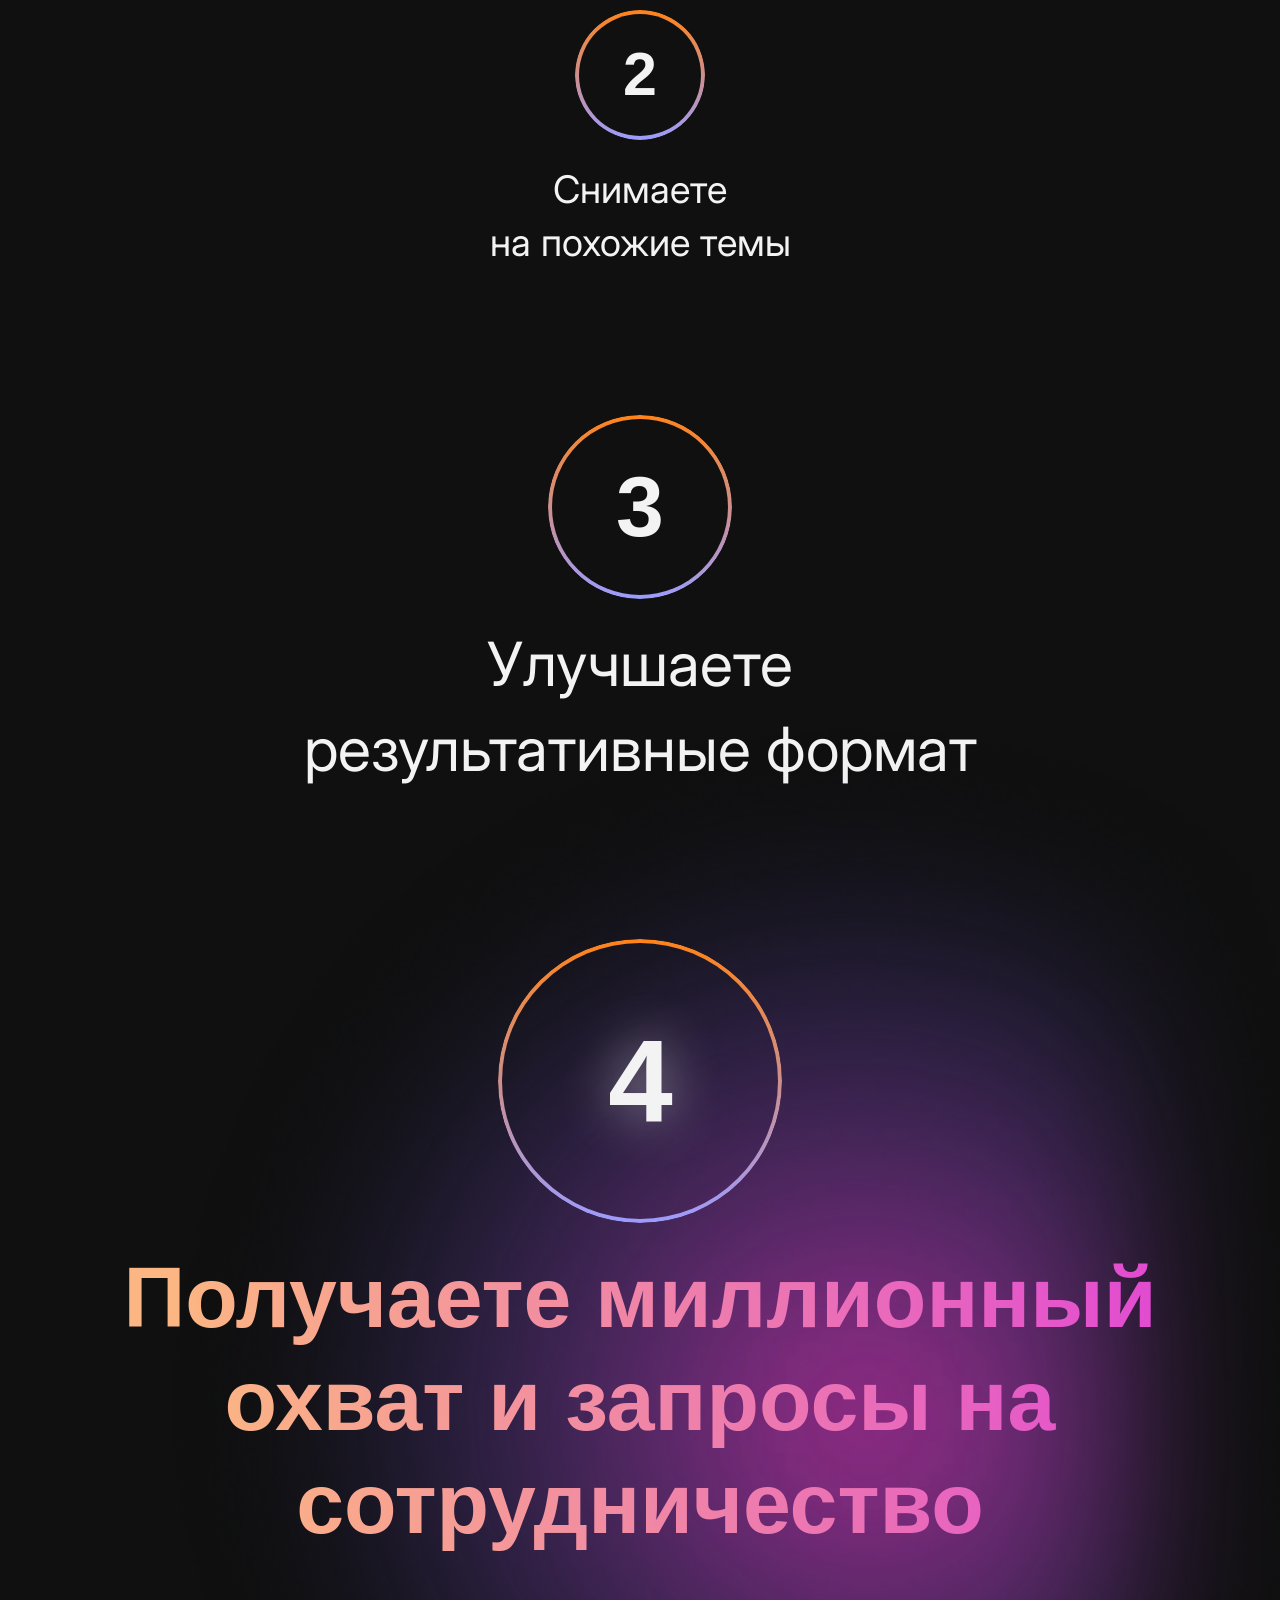
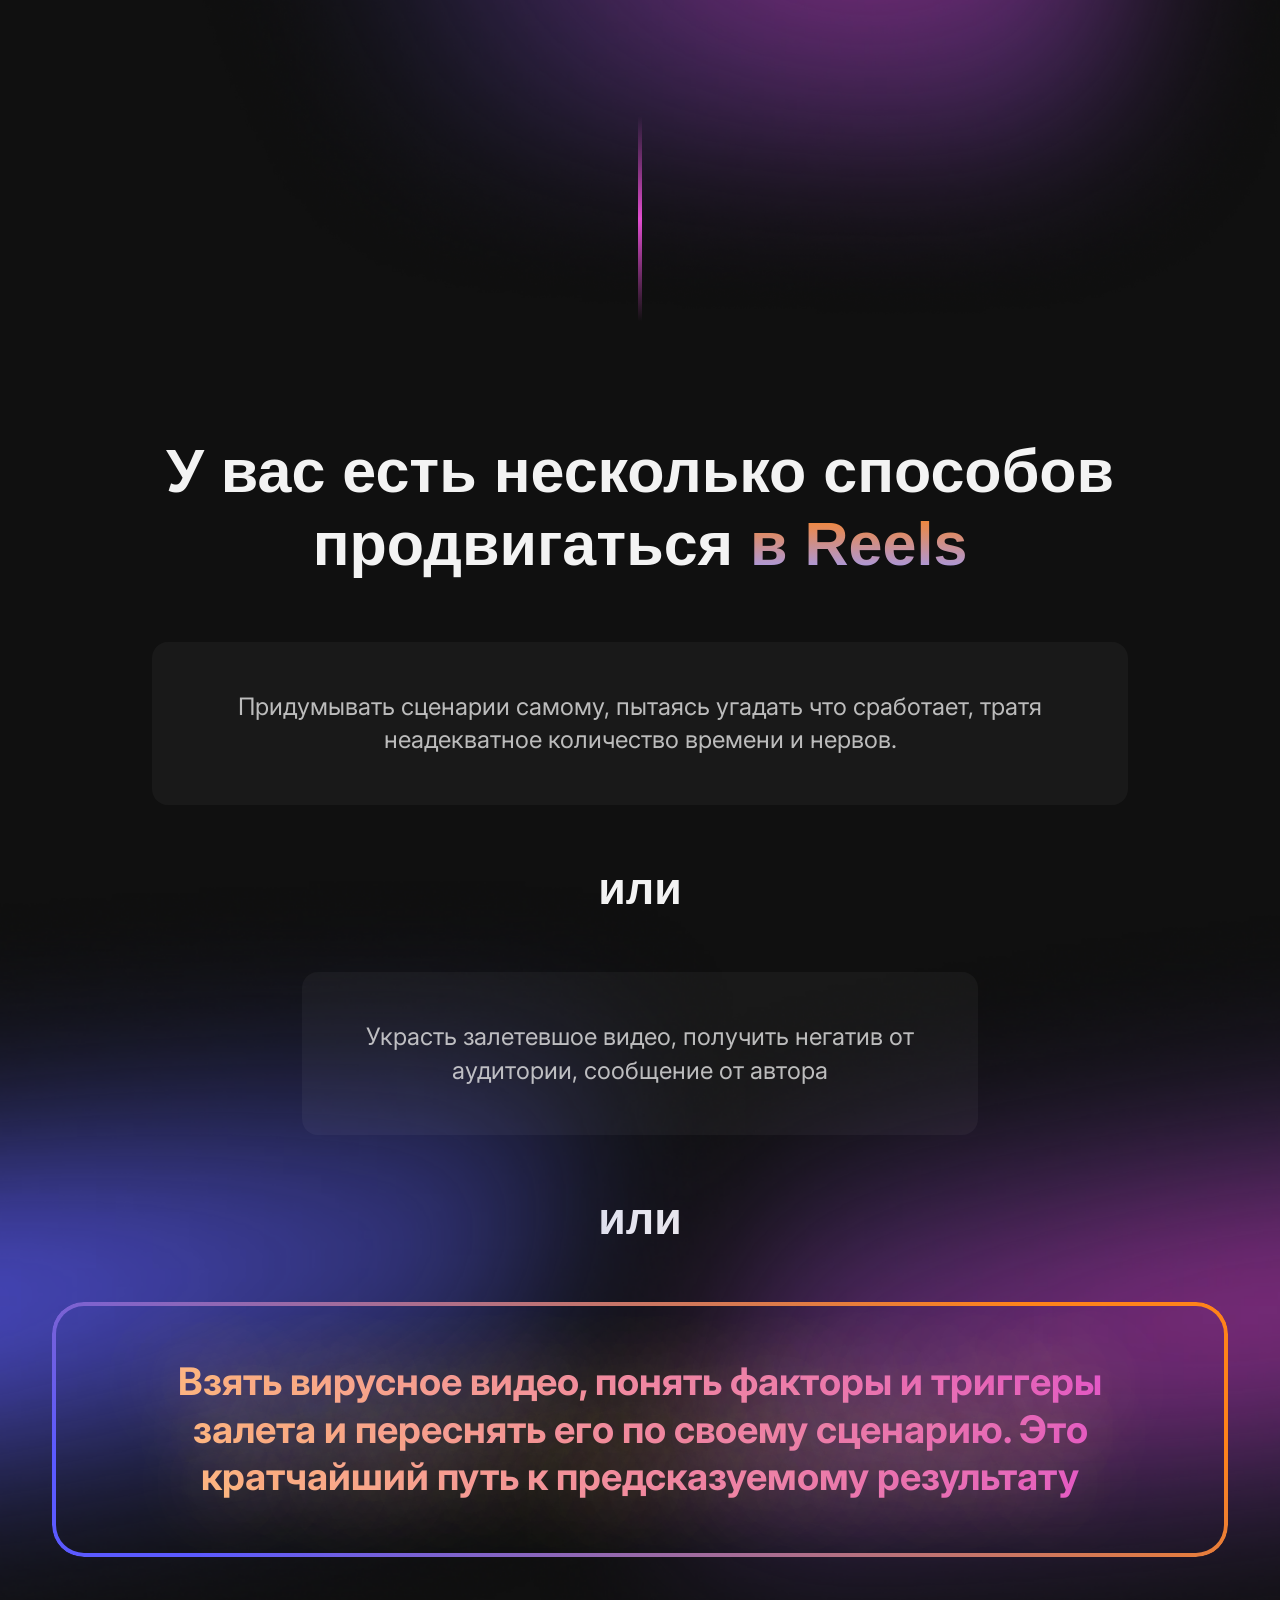
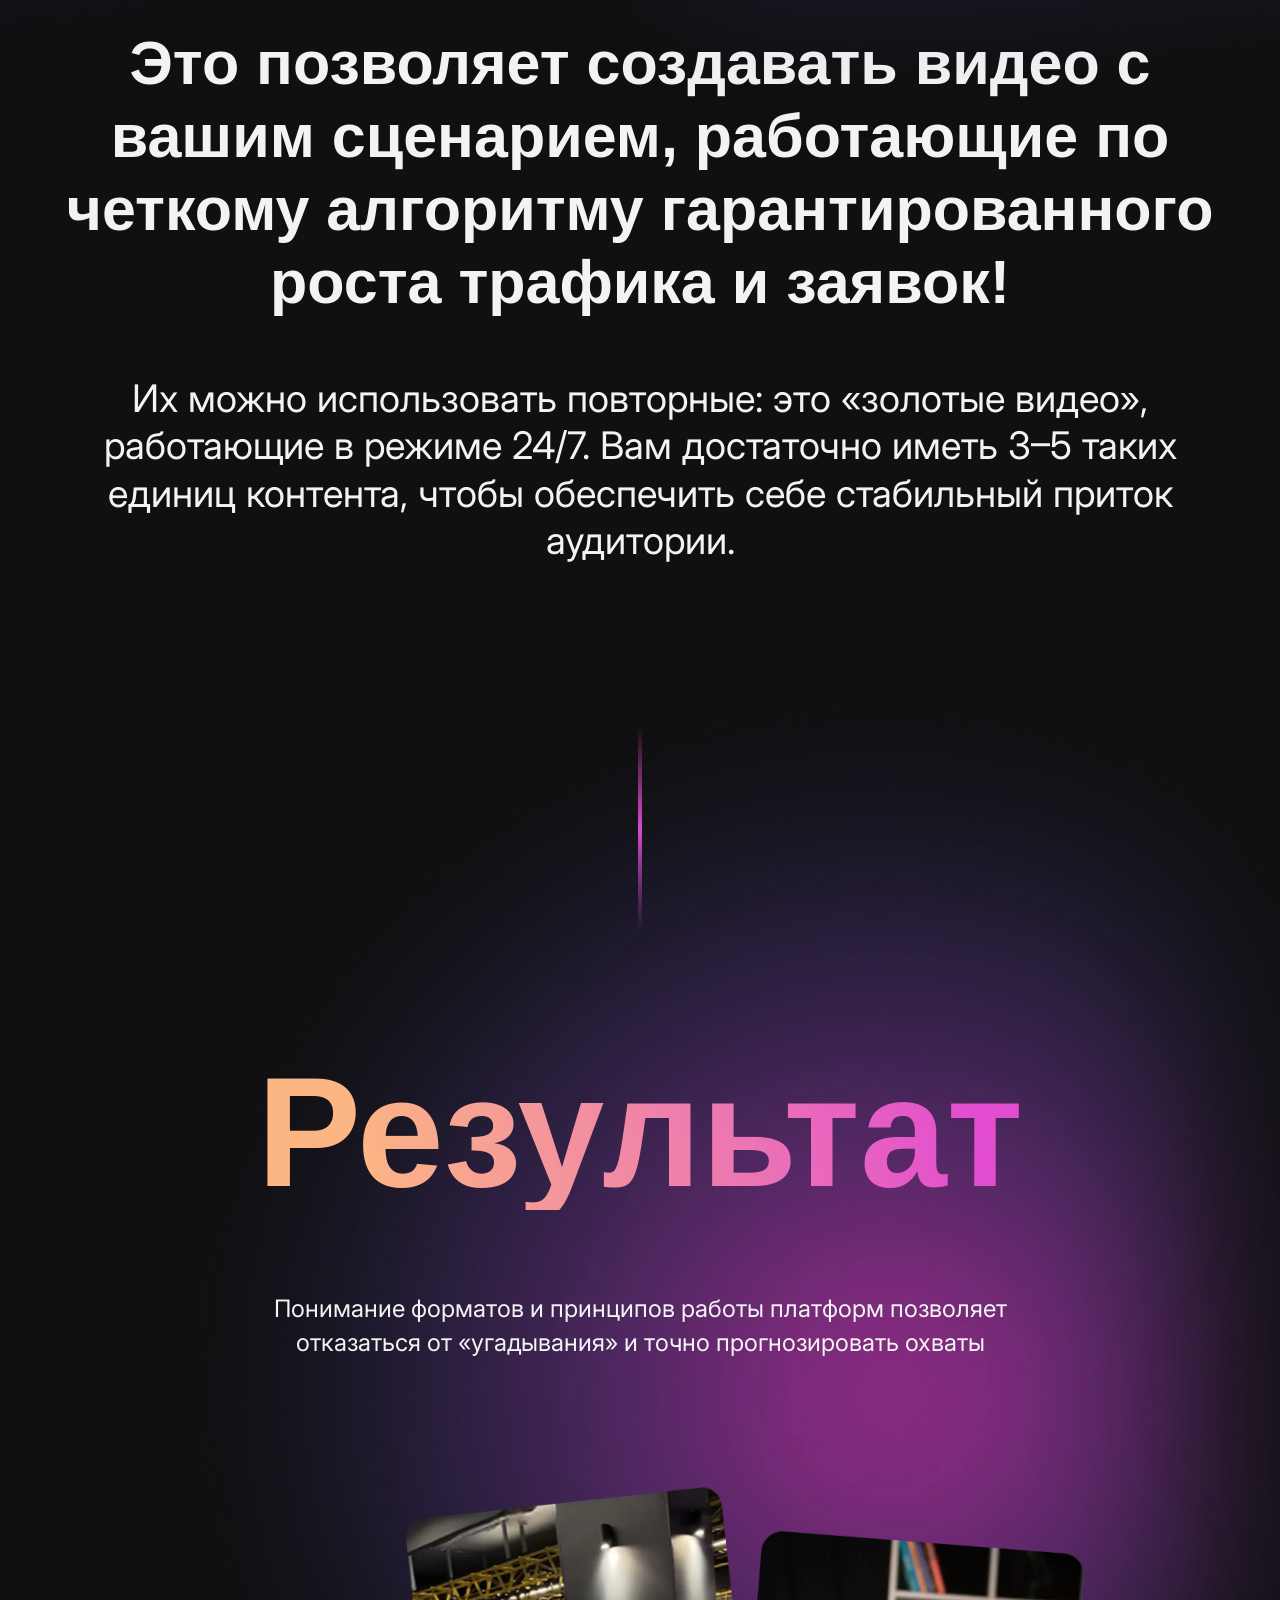
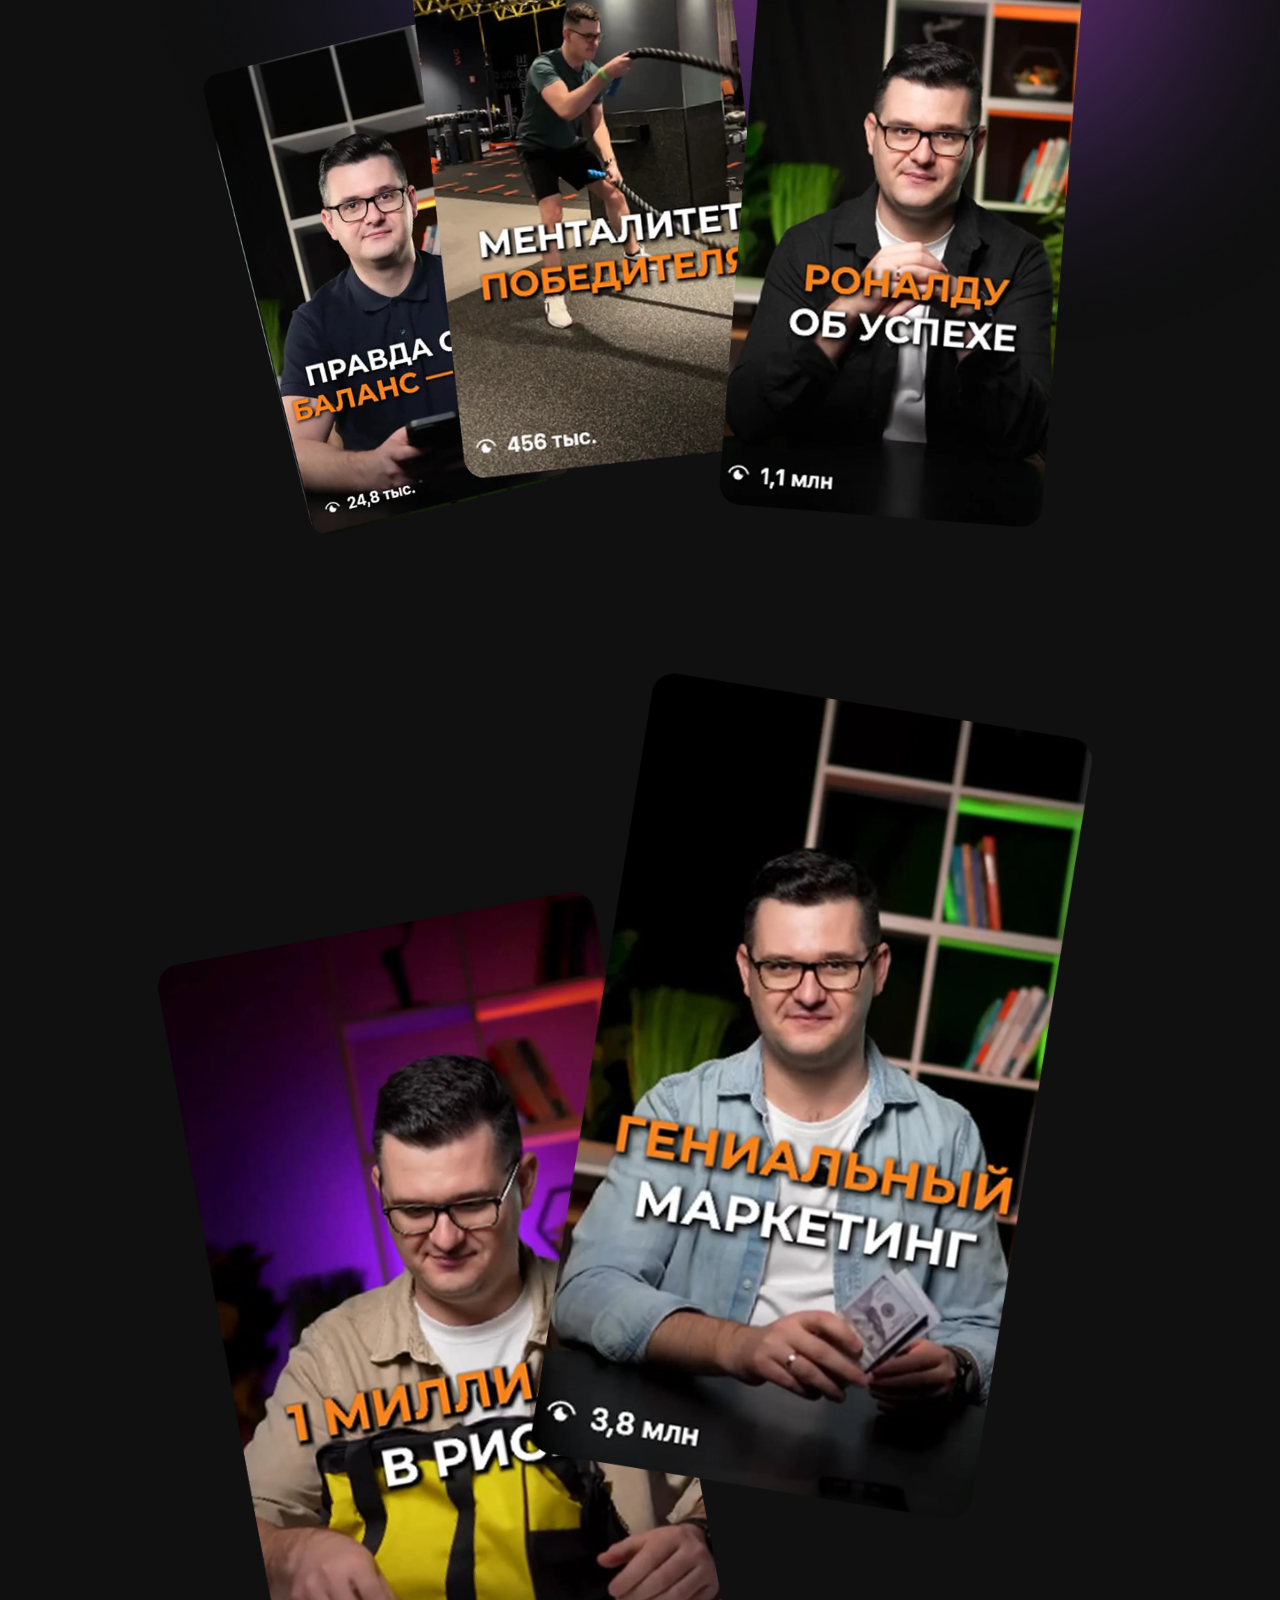
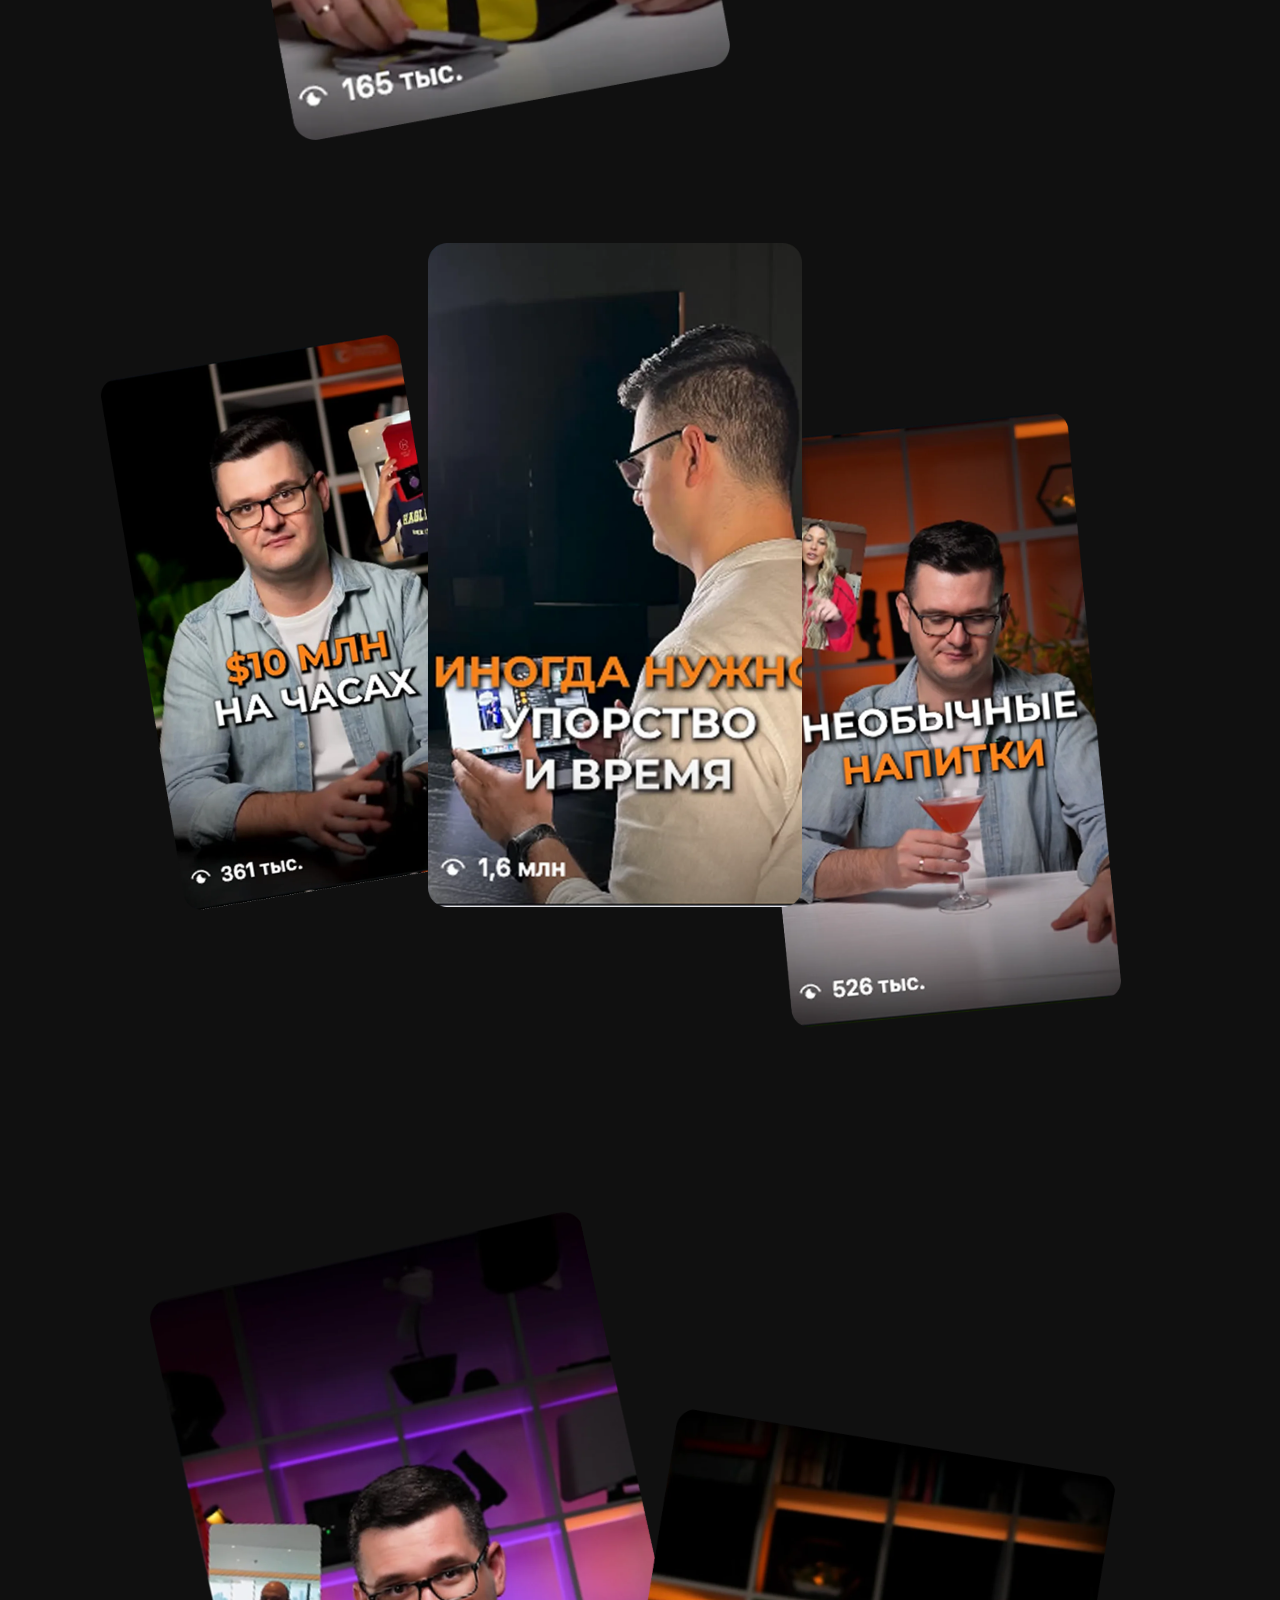
==== commit e3991b17: "fix" ====
--- a/index.html
+++ b/index.html
@@ -761,7 +761,7 @@
           <a href="https://secure.wayforpay.com/button/bf77ed29048c6" class="btn btn--pink" data-product="tariff-probyu"
             data-price="35">Купить</a>
           <p class="tariff__pay-note">Будете перенаправлены на платформу WayForPay для оплаты<br>
-            <span>Оплата в USDT</span>
+            <button type="button" class="usdt-trigger" data-usdt>Оплата в USDT</button>
           </p>
           <ul class="tariff__bottom" style="opacity: 0.75;">
             <li><span class="check"><svg xmlns="http://www.w3.org/2000/svg" width="19" height="21" viewBox="0 0 19 21"
@@ -816,7 +816,7 @@
           <a href="https://secure.wayforpay.com/button/b0c1b8fb92510" class="btn btn--pink" data-product="tariff-delayu"
             data-price="69">Купить</a>
           <p class="tariff__pay-note">Будете перенаправлены на платформу WayForPay для оплаты<br>
-            <span>Оплата в USDT</span>
+            <button type="button" class="usdt-trigger" data-usdt>Оплата в USDT</button>
           </p>
           <ul class="tariff__bottom" style="opacity: 0.75;">
             <li><span class="check">
@@ -872,7 +872,7 @@
           <a href="https://secure.wayforpay.com/button/b0c1b8fb92510" class="btn btn--pink"
             data-product="tariff-prodayu" data-price="150">Купить</a>
           <p class="tariff__pay-note">Будете перенаправлены на платформу WayForPay для оплаты<br>
-            <span>Оплата в USDT</span>
+            <button type="button" class="usdt-trigger" data-usdt>Оплата в USDT</button>
           </p>
           <ul class="tariff__bottom" style="opacity: 0.75;">
             <li><span class="check">
@@ -988,6 +988,53 @@
     </div>
   </section>
 
+
+  <!-- =============== USDT MODAL =============== -->
+  <div class="usdt-modal" id="usdtModal" role="dialog" aria-modal="true" aria-labelledby="usdtModalTitle" hidden>
+    <div class="usdt-modal__backdrop" data-usdt-close></div>
+    <div class="usdt-modal__box">
+      <button class="usdt-modal__close" type="button" data-usdt-close aria-label="Закрыть">
+        <svg width="20" height="20" viewBox="0 0 20 20" fill="none" xmlns="http://www.w3.org/2000/svg">
+          <path d="M15 5L5 15M5 5L15 15" stroke="currentColor" stroke-width="2" stroke-linecap="round"/>
+        </svg>
+      </button>
+      <div class="usdt-modal__icon">
+        <svg width="48" height="48" viewBox="0 0 48 48" fill="none" xmlns="http://www.w3.org/2000/svg">
+          <circle cx="24" cy="24" r="24" fill="url(#usdt-grad)"/>
+          <text x="24" y="30" text-anchor="middle" font-size="20" font-weight="700" fill="white" font-family="Arial">₮</text>
+          <defs>
+            <linearGradient id="usdt-grad" x1="0" y1="0" x2="48" y2="48" gradientUnits="userSpaceOnUse">
+              <stop stop-color="#E24DD0"/>
+              <stop offset="1" stop-color="#FCB683"/>
+            </linearGradient>
+          </defs>
+        </svg>
+      </div>
+      <h2 class="usdt-modal__title" id="usdtModalTitle">Оплата в USDT</h2>
+      <p class="usdt-modal__subtitle">Криптовалютный перевод — быстро,<br>без комиссий банков, анонимно</p>
+      <ol class="usdt-modal__steps">
+        <li>
+          <span class="usdt-modal__step-num">1</span>
+          <span>Напишите нашему ассистенту в Telegram — он пришлёт адрес кошелька и точную сумму в USDT</span>
+        </li>
+        <li>
+          <span class="usdt-modal__step-num">2</span>
+          <span>Отправьте перевод и пришлите скриншот транзакции</span>
+        </li>
+        <li>
+          <span class="usdt-modal__step-num">3</span>
+          <span>Получите доступ к курсу в течение 15 минут после подтверждения</span>
+        </li>
+      </ol>
+      <a href="https://t.me/sabotar" target="_blank" rel="noopener noreferrer" class="btn btn--pink usdt-modal__btn">
+        <svg width="20" height="20" viewBox="0 0 24 24" fill="none" xmlns="http://www.w3.org/2000/svg">
+          <path d="M12 2C6.477 2 2 6.477 2 12s4.477 10 10 10 10-4.477 10-10S17.523 2 12 2Zm4.93 7.02-1.678 7.908c-.123.56-.453.695-.918.432l-2.54-1.873-1.226 1.18c-.136.136-.25.25-.51.25l.18-2.594 4.7-4.247c.204-.18-.044-.28-.317-.1L7.77 13.95l-2.5-.78c-.543-.17-.554-.543.113-.803l9.72-3.747c.452-.163.848.1.827.4Z" fill="white"/>
+        </svg>
+        Написать @sabotar
+      </a>
+      <p class="usdt-modal__note">Принимаем USDT TRC-20 и ERC-20</p>
+    </div>
+  </div>
 
   <footer class="site-footer">
     <div class="container site-footer__inner">
--- a/styles.css
+++ b/styles.css
@@ -77,7 +77,7 @@
 html {
   -webkit-text-size-adjust: 100%;
   scroll-behavior: smooth;
-  overflow-x: hidden;
+  overflow-x: clip;
 }
 
 body {
@@ -87,7 +87,7 @@
   font: 400 16px/1.5 var(--ff-body);
   -webkit-font-smoothing: antialiased;
   text-rendering: optimizeLegibility;
-  overflow-x: hidden;
+  overflow-x: clip;
 }
 
 img,
@@ -233,13 +233,13 @@
   inset: 0;
   width: 100%;
   height: 100%;
-  object-fit: cover;
+  object-fit: fill;
   display: block;
 }
 
-.bg-shape--right {
+/* .bg-shape--right {
   background: var(--grad-bg-violet-r);
-}
+} */
 
 
 /* ============================ typography ============================== */
@@ -346,7 +346,6 @@
   font-weight: 800;
   font-size: clamp(24px, 4.5vw, 38px);
   line-height: 1.3;
-  margin-top: -44px;
 }
 
 .section__footer-text .text-gradient {
@@ -768,7 +767,7 @@
 .steps__media--reels-stack .reels-stack__card img {
   width: 100%;
   height: 100%;
-  object-fit: cover;
+  object-fit: contain;
 }
 
 .steps__item--narrow .steps__divider-v {
@@ -790,9 +789,7 @@
   border-radius: var(--r-md);
   background-size: cover;
   background-position: center;
-  border: 1px solid var(--c-border);
   margin-left: -28px;
-  box-shadow: 0 25px 55px -15px rgba(0, 0, 0, 0.7);
 }
 
 .reels-stack__card:first-child {
@@ -1970,6 +1967,7 @@
 .section.section--result {
   padding-top: 0;
   padding-bottom: 150px;
+  overflow: visible;
 }
 
 .section.section--result .section__divider {
@@ -1978,12 +1976,18 @@
 
 .section.section--result .section__header {
   gap: 24px
+}
+
+.reel-card picture {
+  display: block;
+  width: 100%;
+  height: 100%;
 }
 
 .reel-card img {
   width: 100%;
   height: 100%;
-  object-fit: cover;
+  object-fit: contain;
   border-radius: 7.74px;
   overflow: visible;
 }
@@ -1994,6 +1998,7 @@
   height: 285px;
   box-shadow: none;
   border: none;
+  border-radius: 0;
   position: relative;
   overflow: visible;
 }
@@ -2004,6 +2009,7 @@
   height: 220px;
   box-shadow: none;
   border: none;
+  border-radius: 0;
   position: relative;
   overflow: visible;
 }
@@ -2377,11 +2383,167 @@
   overflow: visible;
 }
 
-.tariff__pay-note span {
+.tariff__pay-note span,
+.usdt-trigger {
   background: linear-gradient(259deg, #E24DD0 7.73%, #FCB683 86.03%);
   background-clip: text;
   -webkit-background-clip: text;
   -webkit-text-fill-color: transparent;
+}
+
+.usdt-trigger {
+  display: inline;
+  border: none;
+  padding: 0;
+  margin: 0;
+  font: inherit;
+  font-size: inherit;
+  cursor: pointer;
+  text-decoration: underline;
+  text-underline-offset: 3px;
+  text-decoration-color: rgba(226, 77, 208, 0.4);
+  transition: text-decoration-color 0.2s;
+}
+
+.usdt-trigger:hover {
+  text-decoration-color: rgba(226, 77, 208, 0.9);
+}
+
+/* ===== USDT MODAL ===== */
+.usdt-modal {
+  position: fixed;
+  inset: 0;
+  z-index: 9999;
+  display: flex;
+  align-items: center;
+  justify-content: center;
+  padding: 16px;
+}
+
+.usdt-modal[hidden] {
+  display: none;
+}
+
+.usdt-modal__backdrop {
+  position: absolute;
+  inset: 0;
+  background: rgba(0, 0, 0, 0.75);
+  backdrop-filter: blur(6px);
+  -webkit-backdrop-filter: blur(6px);
+  cursor: pointer;
+}
+
+.usdt-modal__box {
+  position: relative;
+  z-index: 1;
+  background: #1a1a2e;
+  border: 1px solid rgba(255, 255, 255, 0.1);
+  border-radius: 24px;
+  padding: 40px 32px 32px;
+  max-width: 440px;
+  width: 100%;
+  text-align: center;
+  box-shadow: 0 32px 80px rgba(0, 0, 0, 0.6);
+  animation: usdt-modal-in 0.25s ease;
+}
+
+@keyframes usdt-modal-in {
+  from { opacity: 0; transform: translateY(20px) scale(0.97); }
+  to   { opacity: 1; transform: translateY(0) scale(1); }
+}
+
+.usdt-modal__close {
+  position: absolute;
+  top: 16px;
+  right: 16px;
+  width: 36px;
+  height: 36px;
+  border: none;
+  background: rgba(255, 255, 255, 0.07);
+  border-radius: 50%;
+  color: rgba(255, 255, 255, 0.6);
+  cursor: pointer;
+  display: flex;
+  align-items: center;
+  justify-content: center;
+  transition: background 0.2s, color 0.2s;
+}
+
+.usdt-modal__close:hover {
+  background: rgba(255, 255, 255, 0.14);
+  color: #fff;
+}
+
+.usdt-modal__icon {
+  margin: 0 auto 16px;
+  width: 48px;
+  height: 48px;
+}
+
+.usdt-modal__title {
+  font-family: var(--ff-display);
+  font-size: 26px;
+  font-weight: 700;
+  color: #F3F3F3;
+  margin: 0 0 8px;
+  line-height: 1.2;
+}
+
+.usdt-modal__subtitle {
+  font-size: 15px;
+  color: rgba(243, 243, 243, 0.6);
+  margin: 0 0 28px;
+  line-height: 1.5;
+}
+
+.usdt-modal__steps {
+  list-style: none;
+  margin: 0 0 28px;
+  padding: 0;
+  display: flex;
+  flex-direction: column;
+  gap: 14px;
+  text-align: left;
+}
+
+.usdt-modal__steps li {
+  display: flex;
+  gap: 14px;
+  align-items: flex-start;
+  font-size: 14px;
+  color: rgba(243, 243, 243, 0.85);
+  line-height: 1.5;
+}
+
+.usdt-modal__step-num {
+  flex-shrink: 0;
+  width: 26px;
+  height: 26px;
+  border-radius: 50%;
+  background: linear-gradient(135deg, #E24DD0, #FCB683);
+  color: #fff;
+  font-weight: 700;
+  font-size: 13px;
+  display: flex;
+  align-items: center;
+  justify-content: center;
+  margin-top: 1px;
+}
+
+.usdt-modal__btn {
+  width: 100%;
+  display: flex;
+  align-items: center;
+  justify-content: center;
+  gap: 8px;
+  margin-bottom: 14px;
+  text-decoration: none;
+}
+
+.usdt-modal__note {
+  font-size: 12px;
+  color: rgba(243, 243, 243, 0.35);
+  margin: 0;
 }
 
 .section.section--two-guarantees .section__paragraph{
@@ -3723,6 +3885,25 @@
     letter-spacing: 0;
     font-family: var(--ff-display);
   }
+
+  .stats-card.stats-card--side {
+    width: 250px;
+    height: 350px;
+    max-width: 250px;
+    min-height: 350px;
+    transform: rotate(0deg) translate(20px, 80px);
+  }
+
+  .stats-card.stats-card--side > picture img {
+    border-radius: 32px;
+    object-fit: cover;
+    width: 100%;
+    height: 100%;
+  }
+
+  .stats-card.stats-card--main {
+    flex-shrink: 0;
+  }
 }
 
 /* ============================================================
